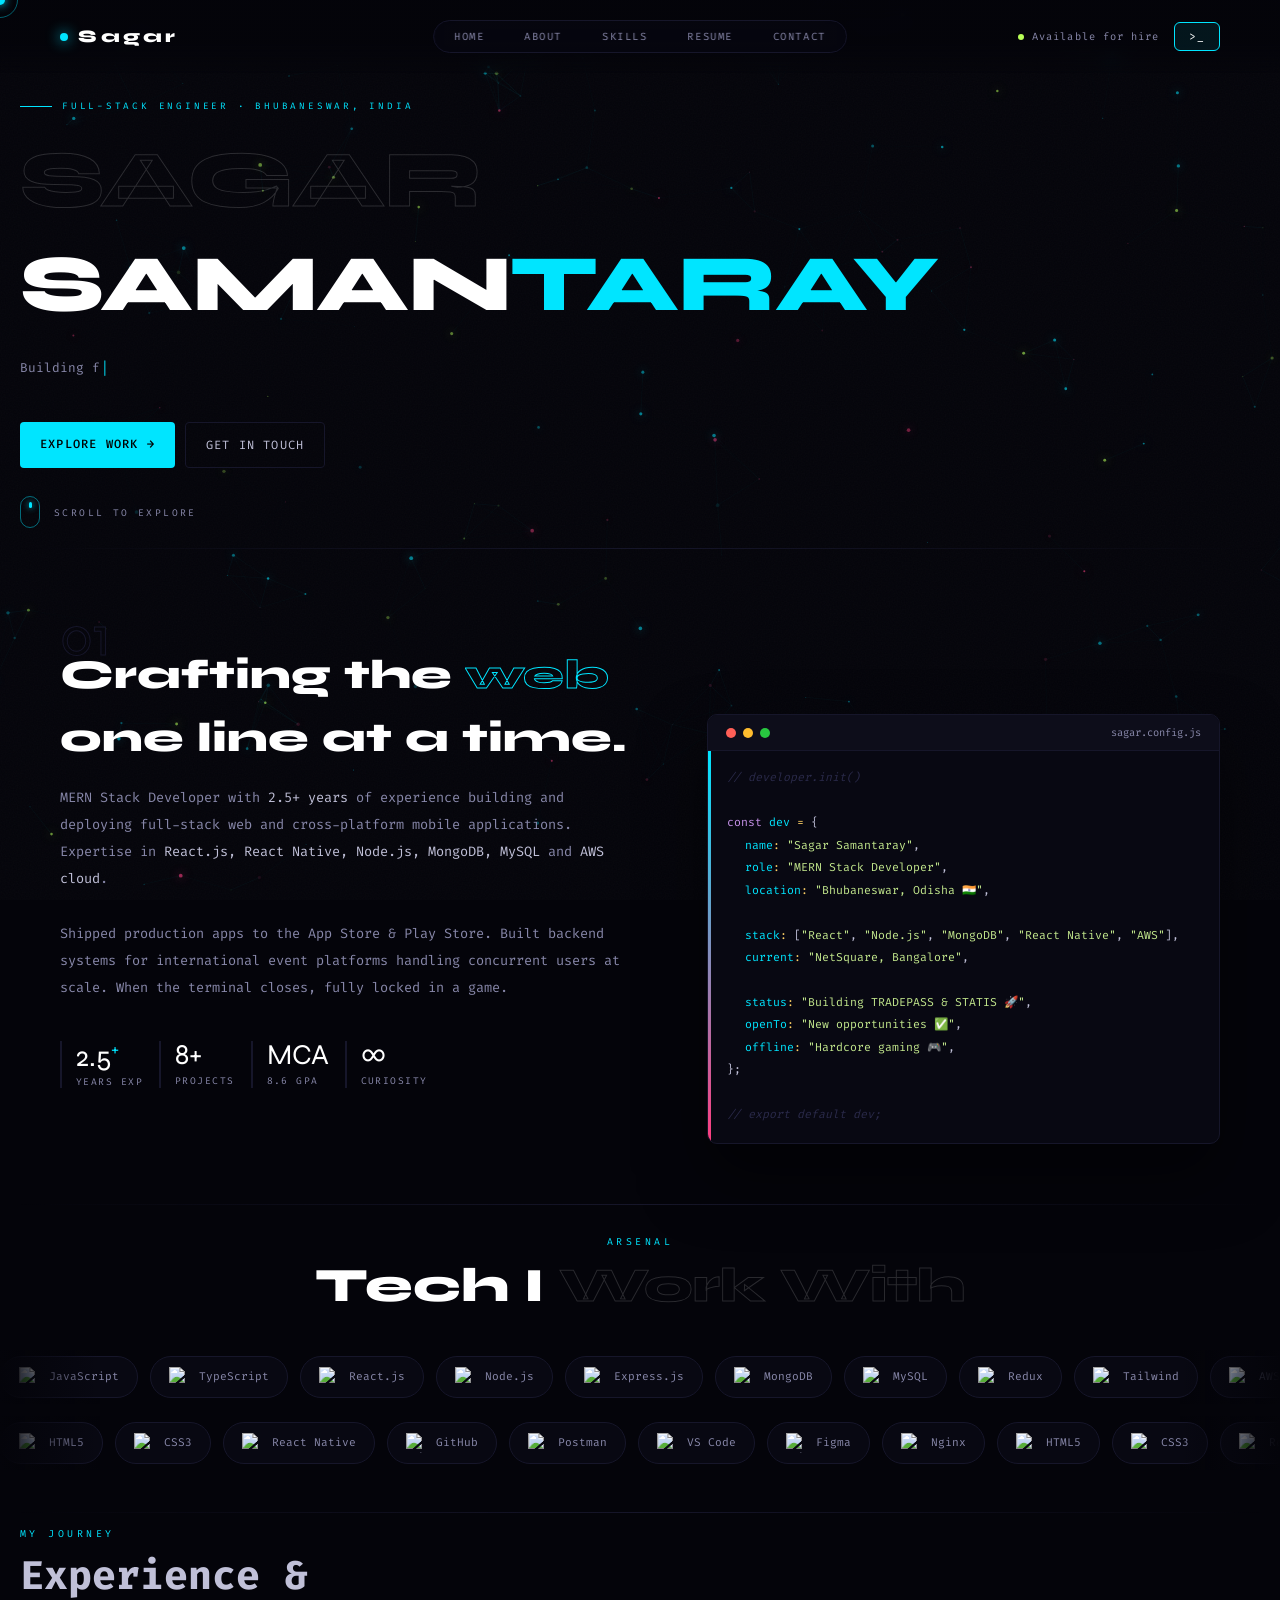
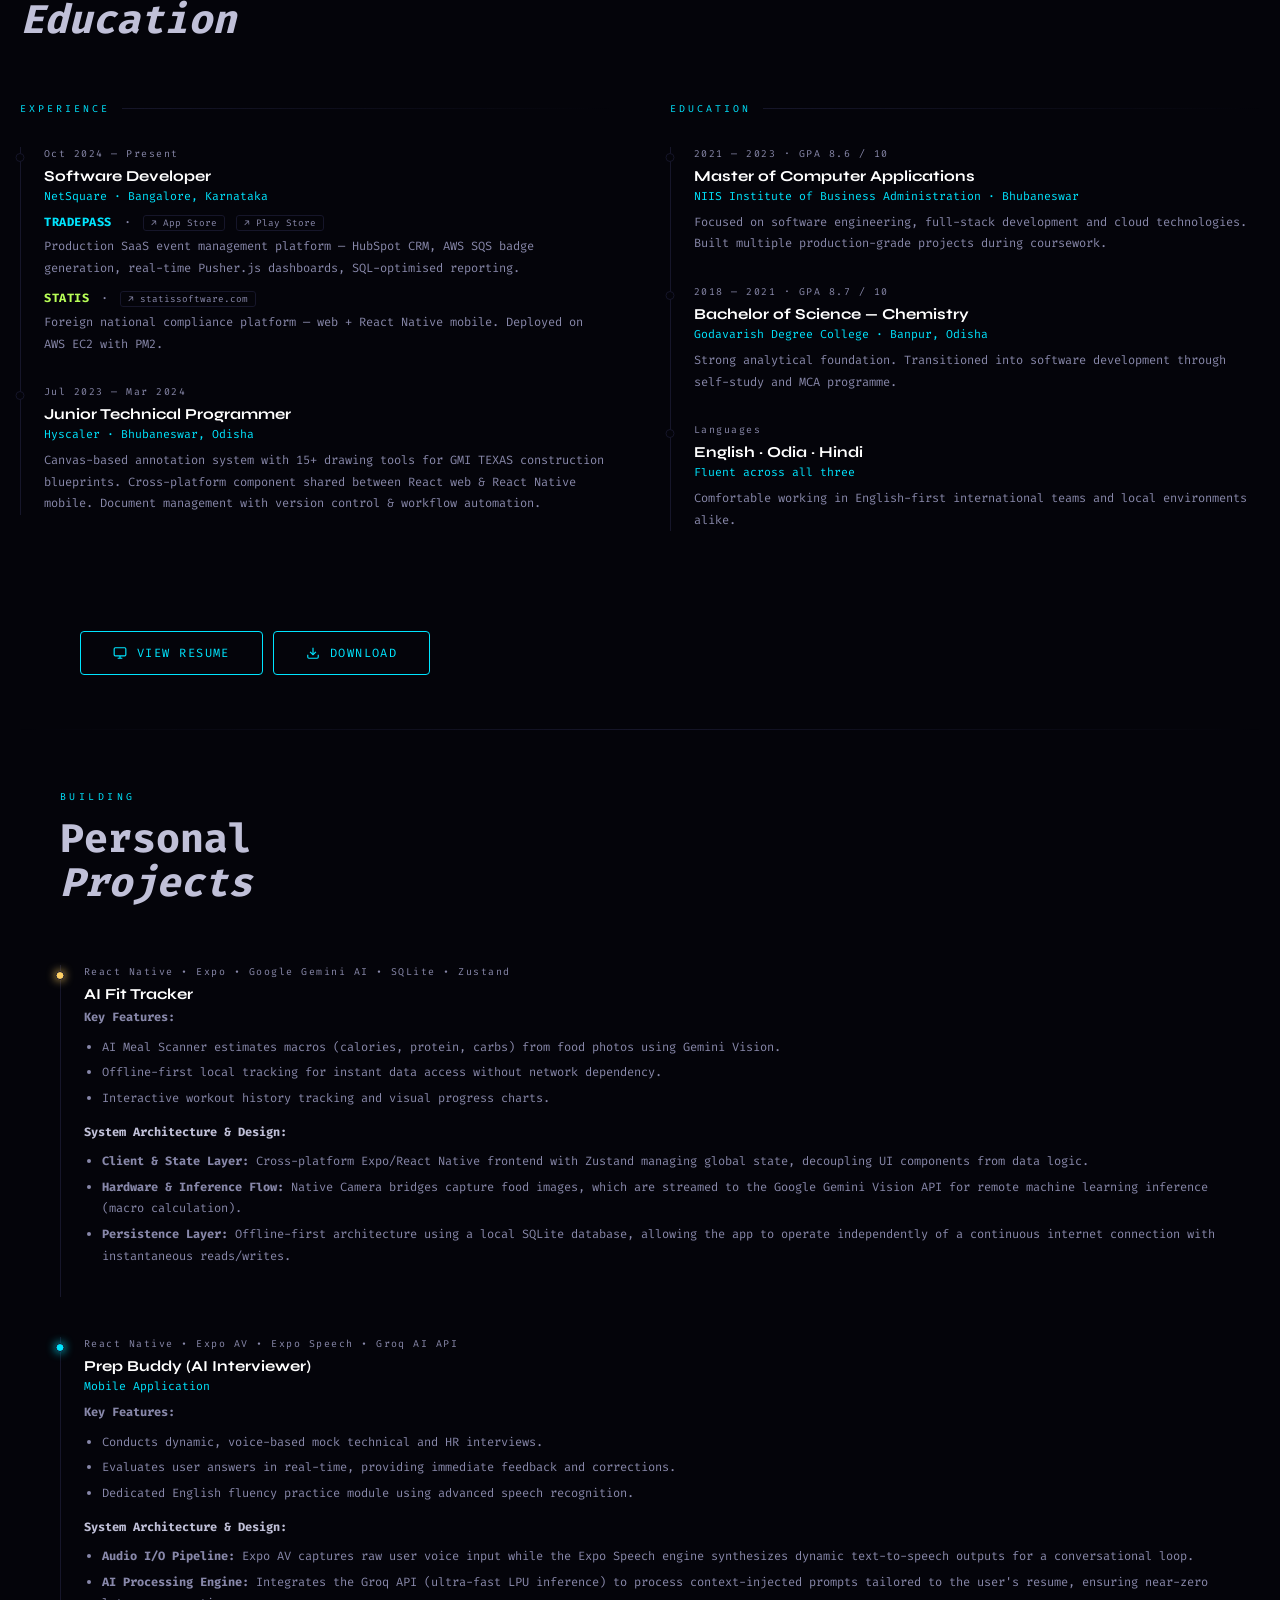
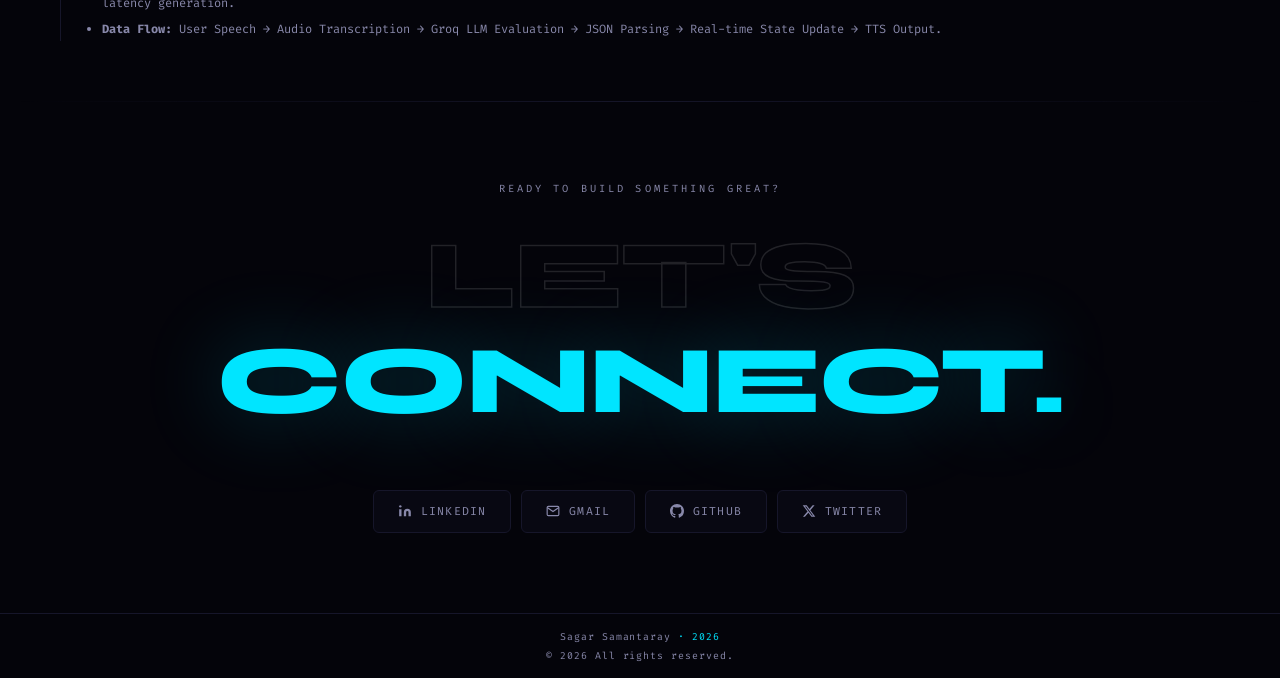
==== index.html @ 90f1b5f1 "feat: update skill cycler terms and improve responsiveness for the crafting section header" ====
<!DOCTYPE html>
<html lang="en">
<head>
<meta charset="UTF-8"/>
<meta name="viewport" content="width=device-width, initial-scale=1.0"/>
<title>Sagar Samantaray — MERN Stack Developer</title>
<meta name="description" content="Sagar Samantaray — MERN Stack Developer with 2.5+ years of experience building full-stack web and cross-platform mobile apps. Shipped to App Store & Play Store. Open to new opportunities."/>
<meta name="keywords" content="Sagar Samantaray, MERN Stack Developer, React Native, Node.js, React.js, MongoDB, AWS, Full Stack Developer, Bhubaneswar, India"/>
<meta name="author" content="Sagar Samantaray"/>
<link rel="canonical" href="https://sagars-samantaray.github.io/"/>
<meta name="theme-color" content="#06060e"/>

<meta property="og:type" content="website"/>
<meta property="og:url" content="https://sagars-samantaray.github.io/"/>
<meta property="og:title" content="Sagar Samantaray — MERN Stack Developer"/>
<meta property="og:description" content="MERN Stack Developer with 2.5+ years of experience building full-stack web and cross-platform mobile apps. Shipped to App Store & Play Store."/>
<meta property="og:image" content="https://sagars-samantaray.github.io/apple-touch-icon.png"/>

<!-- Twitter -->
<meta property="twitter:card" content="summary_large_image"/>
<meta property="twitter:url" content="https://sagars-samantaray.github.io/"/>
<meta property="twitter:title" content="Sagar Samantaray — MERN Stack Developer"/>
<meta property="twitter:description" content="MERN Stack Developer with 2.5+ years of experience building full-stack web and cross-platform mobile apps. Shipped to App Store & Play Store."/>
<meta property="twitter:image" content="https://sagars-samantaray.github.io/apple-touch-icon.png"/>

<script type="application/ld+json">
{
  "@context": "https://schema.org",
  "@type": "Person",
  "name": "Sagar Samantaray",
  "url": "https://sagars-samantaray.github.io/",
  "jobTitle": "MERN Stack Developer",
  "description": "MERN Stack Developer with 2.5+ years of experience building full-stack web and cross-platform mobile applications, shipped to the App Store and Play Store.",
  "email": "mailto:sagars.samantaray@gmail.com",
  "telephone": "+91-7205222672",
  "address": {
    "@type": "PostalAddress",
    "addressLocality": "Bhubaneswar",
    "addressRegion": "Odisha",
    "addressCountry": "IN"
  },
  "knowsAbout": [
    "JavaScript", "TypeScript", "React.js", "React Native", "Node.js",
    "Express.js", "MongoDB", "MySQL", "Redux", "Tailwind CSS", "AWS",
    "Linux", "Git", "REST APIs", "Full-Stack Development"
  ],
  "knowsLanguage": ["English", "Odia", "Hindi"],
  "hasOccupation": {
    "@type": "Occupation",
    "name": "MERN Stack Developer",
    "occupationLocation": {
      "@type": "City",
      "name": "Bhubaneswar"
    },
    "skills": "React.js, React Native, Node.js, Express.js, MongoDB, MySQL, AWS",
    "experienceRequirements": "2.5+ years"
  },
  "worksFor": {
    "@type": "Organization",
    "name": "NetSquare",
    "address": "Bangalore, Karnataka, India"
  },
  "alumniOf": [
    {
      "@type": "EducationalOrganization",
      "name": "NIIS Institute of Business Administration",
      "description": "Master of Computer Applications, 2021–2023"
    },
    {
      "@type": "EducationalOrganization",
      "name": "Godavarish Degree College",
      "description": "Bachelor of Science, Chemistry, 2018–2021"
    }
  ],
  "sameAs": [
    "https://linkedin.com/in/sagar-samantaray",
    "https://github.com/sagars-samantaray",
    "https://twitter.com/sagar________"
  ]
}
</script>

<!-- Schema.org JSON-LD for shipped projects -->
<script type="application/ld+json">
{
  "@context": "https://schema.org",
  "@type": "ItemList",
  "itemListElement": [
    {
      "@type": "SoftwareApplication",
      "position": 1,
      "name": "TRADEPASS",
      "applicationCategory": "BusinessApplication",
      "operatingSystem": "iOS, Android",
      "description": "Production SaaS event management platform with HubSpot CRM integration, AWS SQS badge generation, and real-time Pusher.js dashboards.",
      "author": { "@type": "Person", "name": "Sagar Samantaray" },
      "sameAs": [
        "https://apps.apple.com/us/app/tradepass/id6752904218",
        "https://play.google.com/store/apps/details?id=com.tradepass.app"
      ]
    },
    {
      "@type": "SoftwareApplication",
      "position": 2,
      "name": "STATIS",
      "applicationCategory": "BusinessApplication",
      "operatingSystem": "Web, iOS, Android",
      "description": "Foreign national compliance platform with a web app and React Native mobile app, deployed on AWS EC2 with PM2.",
      "author": { "@type": "Person", "name": "Sagar Samantaray" },
      "url": "https://statissoftware.com/"
    }
  ]
}
</script>

<!-- Schema.org JSON-LD FAQ for AI/Search extraction -->
<script type="application/ld+json">
{
  "@context": "https://schema.org",
  "@type": "FAQPage",
  "mainEntity": [
    {
      "@type": "Question",
      "name": "Who is Sagar Samantaray?",
      "acceptedAnswer": {
        "@type": "Answer",
        "text": "Sagar Samantaray is a MERN Stack Developer based in Bhubaneswar, Odisha, India, with 2.5+ years of experience building full-stack web and cross-platform mobile applications."
      }
    },
    {
      "@type": "Question",
      "name": "What technologies does Sagar Samantaray specialize in?",
      "acceptedAnswer": {
        "@type": "Answer",
        "text": "Sagar specializes in the MERN stack (MongoDB, Express.js, React.js, Node.js) along with React Native for cross-platform mobile development, TypeScript, Redux, Tailwind CSS, and AWS cloud services."
      }
    },
    {
      "@type": "Question",
      "name": "Is Sagar Samantaray available for hire?",
      "acceptedAnswer": {
        "@type": "Answer",
        "text": "Yes, Sagar Samantaray is currently open to new full-stack and React Native development opportunities."
      }
    },
    {
      "@type": "Question",
      "name": "What apps has Sagar Samantaray built?",
      "acceptedAnswer": {
        "@type": "Answer",
        "text": "Sagar has shipped TRADEPASS, a SaaS event management platform available on the App Store and Play Store, and STATIS, a foreign national compliance platform with web and React Native mobile apps."
      }
    }
  ]
}
</script>

<link rel="icon" type="image/x-icon" href="favicon.ico">
<link rel="icon" type="image/png" sizes="32x32" href="favicon-32x32.png">
<link rel="apple-touch-icon" sizes="180x180" href="apple-touch-icon.png">
<link href="https://fonts.googleapis.com/css2?family=Syne:wght@400;600;700;800&family=Fira+Code:wght@300;400;500&display=swap" rel="stylesheet"/>
<link rel="stylesheet" href="style.css"/>
<script src="index.js" defer></script>
</head>
<body>

<div id="progress-bar"></div>

<canvas id="canvas-particles"></canvas>
<div id="cur"></div>
<div id="cur-ring"></div>

<!-- Terminal backdrop + overlay -->
<div id="terminal-backdrop"></div>
<div id="terminal-overlay">
  <div class="term-header">
    <div class="term-dots"><span class="term-dot td1"></span><span class="term-dot td2"></span><span class="term-dot td3"></span></div>
    <span class="term-title">sagar@portfolio — bash</span>
    <button id="term-close" aria-label="Close terminal">✕</button>
  </div>
  <div class="term-body" id="term-body">
    <div class="term-input-row" id="term-input-row">
      <span class="term-prompt">sagar@portfolio:~$</span>
      <input id="term-input" type="search" autocomplete="off" autocorrect="off" autocapitalize="none" spellcheck="false" data-lpignore="true" aria-label="Terminal input" />
    </div>
  </div>
</div>

<!-- Resume Viewer Modal -->
<div id="resume-modal" class="resume-modal-backdrop" onclick="closeResume(event)">
  <div class="resume-modal-box">
    <div class="resume-modal-toolbar">
      <span class="resume-modal-title">
        <svg width="13" height="13" viewBox="0 0 24 24" fill="none" stroke="currentColor" stroke-width="2"><path d="M14 2H6a2 2 0 00-2 2v16a2 2 0 002 2h12a2 2 0 002-2V8z"/><polyline points="14 2 14 8 20 8"/></svg>
        sagar_samantaray_resume.pdf
      </span>
      <div class="resume-modal-controls">
        <button class="rv-btn" onclick="zoomOut()" title="Zoom Out">−</button>
        <span id="zoom-label" class="zoom-label">100%</span>
        <button class="rv-btn" onclick="zoomIn()" title="Zoom In">+</button>
        <a href="https://drive.google.com/uc?export=download&id=1TMoIxOPAEXFIfVhJ-7Nk8hUGhQi1793G" target="_blank" class="rv-btn rv-btn-dl" title="Download">
          <svg width="12" height="12" viewBox="0 0 24 24" fill="none" stroke="currentColor" stroke-width="2.5"><path d="M21 15v4a2 2 0 01-2 2H5a2 2 0 01-2-2v-4"/><polyline points="7 10 12 15 17 10"/><line x1="12" y1="15" x2="12" y2="3"/></svg>
        </a>
        <button class="rv-btn rv-btn-close" onclick="closeResume()" title="Close">✕</button>
      </div>
    </div>
    <div class="resume-modal-frame-wrap" id="resume-frame-wrap">
      <iframe id="resume-iframe"
        src="https://drive.google.com/file/d/1TMoIxOPAEXFIfVhJ-7Nk8hUGhQi1793G/preview"
        allow="autoplay"
        frameborder="0">
      </iframe>
    </div>
  </div>
</div>

<!-- Terminal FAB (mobile only) -->
<button id="terminal-fab" aria-label="Open terminal">&gt;_</button>

<div id="scroll-mouse">
  <div class="smouse-track">
    <div class="smouse-line"></div>
    <div class="smouse-body" id="smouse-body"><div class="smouse-dot"></div></div>
  </div>
</div>

<div id="mobile-menu">
  <button id="close-menu-btn" onclick="closeMenu()" aria-label="Close Menu" style="position:absolute;top:24px;right:24px;background:none;border:none;font-size:2rem;color:var(--dim);z-index:201;cursor:pointer;">
    &#10005;
  </button>
  <a href="#hero"    onclick="closeMenu()">Home</a>
  <a href="#about"   onclick="closeMenu()">About</a>
  <a href="#skills"  onclick="closeMenu()">Skills</a>
  <a href="#resume"  onclick="closeMenu()">Resume</a>
  <a href="#contact" onclick="closeMenu()">Contact</a>
</div>

<div id="content">

<nav>
  <div class="logo"><div class="logo-dot"></div>Sagar</div>
  <ul class="nav-pills">
    <li><a href="#hero">Home</a></li>
    <li><a href="#about">About</a></li>
    <li><a href="#skills">Skills</a></li>
    <li><a href="#resume">Resume</a></li>
    <li><a href="#contact">Contact</a></li>
  </ul>
  <div class="nav-right">
    <a href="tel:+917205222672" style="text-decoration:none;color:inherit;"><div class="nav-status"><div class="nav-status-dot"></div>Available for hire</div></a>
    <button id="terminal-btn" aria-label="Open terminal">&gt;_</button>
  </div>
  <button id="hamburger" onclick="toggleMenu()" aria-label="Menu">
    <span></span><span></span><span></span>
  </button>
</nav>

<section id="hero">
  <div class="hero-ghost-txt">DEV</div>
  <div class="hero-tag"><div class="hero-tag-line"></div>Full-Stack Engineer · Bhubaneswar, India</div>
  <h1 class="hero-h1">
    <span class="ghost">SAGAR</span><br/>
    <span class="solid">SAMAN</span><span class="hi">TARAY</span>
  </h1>
  <p class="hero-desc">
    <span id="typewriter"></span><span class="type-cursor">|</span>
  </p>
  <div class="hero-btns">
    <a href="#about" class="btn-c mag"><span>Explore Work →</span></a>
    <a href="mailto:sagars.samantaray@gmail.com" class="btn-o mag">Get in Touch</a>
  </div>
  <div class="hero-scroll">
    <div class="mouse-icon"><div class="mouse-wheel"></div></div>
    <span class="hero-scroll-txt">Scroll to explore</span>
  </div>
</section>

<div class="div"></div>

<section id="about">
  <div class="about-header rv">
    <div class="sec-num">01</div>
    <h2 class="sec-h-top">
      <span class="crafting-txt">Crafting the</span> <span class="word-cycle-wrap"><em id="skill-word">web</em></span>
    </h2>
  </div>

  <div class="about-left rv d1">
    <h2 class="sec-h-bot">one line at a time.</h2>
    <p class="about-p">
      MERN Stack Developer with <b>2.5+ years</b> of experience building and deploying full-stack web and cross-platform mobile applications. Expertise in <b>React.js, React Native, Node.js, MongoDB, MySQL</b> and <b>AWS cloud</b>.<br/><br/>
      Shipped production apps to the App Store &amp; Play Store. Built backend systems for international event platforms handling concurrent users at scale. When the terminal closes, fully locked in a game.
    </p>
    <div class="stats">
      <div class="stat"><div class="stat-n">2.5<sup>+</sup></div><div class="stat-l">Years Exp</div></div>
      <div class="stat"><div class="stat-n">8+</div><div class="stat-l">Projects</div></div>
      <div class="stat"><div class="stat-n">MCA</div><div class="stat-l">8.6 GPA</div></div>
      <div class="stat"><div class="stat-n">∞</div><div class="stat-l">Curiosity</div></div>
    </div>
  </div>
  <div class="code-card rv d2">
    <div class="code-bar">
      <div class="cd cd1"></div><div class="cd cd2"></div><div class="cd cd3"></div>
      <span class="code-file">sagar.config.js</span>
    </div>
    <div class="code-inner">
      <div class="code-line-bar"><span class="code-line-fill"></span></div>
      <span class="ln cc">// developer.init()</span>
      <span class="ln">&nbsp;</span>
      <span class="ln"><span class="ck">const</span> <span class="cv">dev</span> <span class="cp">=</span> {</span>
      <span class="ln i1"><span class="cv">name</span><span class="cp">:</span>     <span class="cs">"Sagar Samantaray"</span>,</span>
      <span class="ln i1"><span class="cv">role</span><span class="cp">:</span>     <span class="cs">"MERN Stack Developer"</span>,</span>
      <span class="ln i1"><span class="cv">location</span><span class="cp">:</span> <span class="cs">"Bhubaneswar, Odisha 🇮🇳"</span>,</span>
      <span class="ln">&nbsp;</span>
      <span class="ln i1"><span class="cv">stack</span><span class="cp">:</span>    [<span class="cs">"React"</span>, <span class="cs">"Node.js"</span>, <span class="cs">"MongoDB"</span>, <span class="cs">"React Native"</span>, <span class="cs">"AWS"</span>],</span>
      <span class="ln i1"><span class="cv">current</span><span class="cp">:</span>  <span class="cs">"NetSquare, Bangalore"</span>,</span>
      <span class="ln">&nbsp;</span>
      <span class="ln i1"><span class="cv">status</span><span class="cp">:</span>   <span class="cs">"Building TRADEPASS &amp; STATIS 🚀"</span>,</span>
      <span class="ln i1"><span class="cv">openTo</span><span class="cp">:</span>   <span class="cs">"New opportunities ✅"</span>,</span>
      <span class="ln i1"><span class="cv">offline</span><span class="cp">:</span>  <span class="cs">"Hardcore gaming 🎮"</span>,</span>
      <span class="ln">};</span>
      <span class="ln">&nbsp;</span>
      <span class="ln cc">// export default dev;</span>
    </div>
  </div>
</section>

<div class="div"></div>

<section id="skills">
  <div class="skills-top rv">
    <span class="sec-tag">Arsenal</span>
    <h2 class="skills-h">Tech I <span>Work With</span></h2>
  </div>
  <div class="marquee-wrap rv d1">
    <div class="marquee-track">
      <div class="pill"><img src="https://skillicons.dev/icons?i=js&theme=dark" alt="JavaScript icon"/><span class="pill-name">JavaScript</span></div>
      <div class="pill"><img src="https://skillicons.dev/icons?i=ts&theme=dark" alt="TypeScript icon"/><span class="pill-name">TypeScript</span></div>
      <div class="pill"><img src="https://skillicons.dev/icons?i=react&theme=dark" alt="React icon"/><span class="pill-name">React.js</span></div>
      <div class="pill"><img src="https://skillicons.dev/icons?i=nodejs&theme=dark" alt="Node.js icon"/><span class="pill-name">Node.js</span></div>
      <div class="pill"><img src="https://skillicons.dev/icons?i=express&theme=dark" alt="Express.js icon"/><span class="pill-name">Express.js</span></div>
      <div class="pill"><img src="https://skillicons.dev/icons?i=mongodb&theme=dark" alt="MongoDB icon"/><span class="pill-name">MongoDB</span></div>
      <div class="pill"><img src="https://skillicons.dev/icons?i=mysql&theme=dark" alt="MySQL icon"/><span class="pill-name">MySQL</span></div>
      <div class="pill"><img src="https://skillicons.dev/icons?i=redux&theme=dark" alt="Redux icon"/><span class="pill-name">Redux</span></div>
      <div class="pill"><img src="https://skillicons.dev/icons?i=tailwind&theme=dark" alt="Tailwind CSS icon"/><span class="pill-name">Tailwind</span></div>
      <div class="pill"><img src="https://skillicons.dev/icons?i=aws&theme=dark" alt="AWS icon"/><span class="pill-name">AWS</span></div>
      <div class="pill"><img src="https://skillicons.dev/icons?i=linux&theme=dark" alt="Linux icon"/><span class="pill-name">Linux</span></div>
      <div class="pill"><img src="https://skillicons.dev/icons?i=git&theme=dark" alt="Git icon"/><span class="pill-name">Git</span></div>
      <div class="pill"><img src="https://skillicons.dev/icons?i=js&theme=dark" alt="JavaScript icon"/><span class="pill-name">JavaScript</span></div>
      <div class="pill"><img src="https://skillicons.dev/icons?i=ts&theme=dark" alt="TypeScript icon"/><span class="pill-name">TypeScript</span></div>
      <div class="pill"><img src="https://skillicons.dev/icons?i=react&theme=dark" alt="React icon"/><span class="pill-name">React.js</span></div>
      <div class="pill"><img src="https://skillicons.dev/icons?i=nodejs&theme=dark" alt="Node.js icon"/><span class="pill-name">Node.js</span></div>
      <div class="pill"><img src="https://skillicons.dev/icons?i=express&theme=dark" alt="Express.js icon"/><span class="pill-name">Express.js</span></div>
      <div class="pill"><img src="https://skillicons.dev/icons?i=mongodb&theme=dark" alt="MongoDB icon"/><span class="pill-name">MongoDB</span></div>
      <div class="pill"><img src="https://skillicons.dev/icons?i=mysql&theme=dark" alt="MySQL icon"/><span class="pill-name">MySQL</span></div>
      <div class="pill"><img src="https://skillicons.dev/icons?i=redux&theme=dark" alt="Redux icon"/><span class="pill-name">Redux</span></div>
      <div class="pill"><img src="https://skillicons.dev/icons?i=tailwind&theme=dark" alt="Tailwind CSS icon"/><span class="pill-name">Tailwind</span></div>
      <div class="pill"><img src="https://skillicons.dev/icons?i=aws&theme=dark" alt="AWS icon"/><span class="pill-name">AWS</span></div>
      <div class="pill"><img src="https://skillicons.dev/icons?i=linux&theme=dark" alt="Linux icon"/><span class="pill-name">Linux</span></div>
      <div class="pill"><img src="https://skillicons.dev/icons?i=git&theme=dark" alt="Git icon"/><span class="pill-name">Git</span></div>
    </div>
  </div>
  <div class="marquee-wrap rv d2">
    <div class="marquee-track rev">
      <div class="pill"><img src="https://skillicons.dev/icons?i=html&theme=dark" alt="HTML5 icon"/><span class="pill-name">HTML5</span></div>
      <div class="pill"><img src="https://skillicons.dev/icons?i=css&theme=dark" alt="CSS3 icon"/><span class="pill-name">CSS3</span></div>
      <div class="pill"><img src="https://skillicons.dev/icons?i=react&theme=dark" alt="React icon"/><span class="pill-name">React Native</span></div>
      <div class="pill"><img src="https://skillicons.dev/icons?i=github&theme=dark" alt="GitHub icon"/><span class="pill-name">GitHub</span></div>
      <div class="pill"><img src="https://skillicons.dev/icons?i=postman&theme=dark" alt="Postman icon"/><span class="pill-name">Postman</span></div>
      <div class="pill"><img src="https://skillicons.dev/icons?i=vscode&theme=dark" alt="VS Code icon"/><span class="pill-name">VS Code</span></div>
      <div class="pill"><img src="https://skillicons.dev/icons?i=figma&theme=dark" alt="Figma icon"/><span class="pill-name">Figma</span></div>
      <div class="pill"><img src="https://skillicons.dev/icons?i=nginx&theme=dark" alt="Nginx icon"/><span class="pill-name">Nginx</span></div>
      <div class="pill"><img src="https://skillicons.dev/icons?i=html&theme=dark" alt="HTML5 icon"/><span class="pill-name">HTML5</span></div>
      <div class="pill"><img src="https://skillicons.dev/icons?i=css&theme=dark" alt="CSS3 icon"/><span class="pill-name">CSS3</span></div>
      <div class="pill"><img src="https://skillicons.dev/icons?i=react&theme=dark" alt="React icon"/><span class="pill-name">React Native</span></div>
      <div class="pill"><img src="https://skillicons.dev/icons?i=github&theme=dark" alt="GitHub icon"/><span class="pill-name">GitHub</span></div>
      <div class="pill"><img src="https://skillicons.dev/icons?i=postman&theme=dark" alt="Postman icon"/><span class="pill-name">Postman</span></div>
      <div class="pill"><img src="https://skillicons.dev/icons?i=vscode&theme=dark" alt="VS Code icon"/><span class="pill-name">VS Code</span></div>
      <div class="pill"><img src="https://skillicons.dev/icons?i=figma&theme=dark" alt="Figma icon"/><span class="pill-name">Figma</span></div>
      <div class="pill"><img src="https://skillicons.dev/icons?i=nginx&theme=dark" alt="Nginx icon"/><span class="pill-name">Nginx</span></div>
    </div>
  </div>
</section>

<div class="div"></div>

<section id="resume">
  <div class="rv">
    <span class="sec-tag">My Journey</span>
    <h2 class="sec-h">Experience &amp;<br/><em>Education</em></h2>
  </div>
  <div class="resume-grid">
    <div class="rv d1">
      <div class="resume-col-title">Experience</div>
      <div class="resume-item">
        <div class="dot"></div>
        <div class="resume-year">Oct 2024 — Present</div>
        <div class="resume-item-title">Software Developer</div>
        <div class="resume-item-sub">NetSquare · Bangalore, Karnataka</div>
        <div class="resume-item-desc">
          <div style="margin-bottom:3px;">
            <a href="https://apps.apple.com/us/app/tradepass/id6752904218" target="_blank" style="color:var(--cyan);text-decoration:none;font-weight:700;letter-spacing:0.5px;">TRADEPASS</a>
            <span style="color:var(--dim);margin:0 5px;">·</span>
            <a href="https://apps.apple.com/us/app/tradepass/id6752904218" target="_blank" style="color:var(--dim);text-decoration:none;font-size:0.78em;border:1px solid var(--border);padding:1px 7px;border-radius:3px;">↗ App Store</a>
            <a href="https://play.google.com/store/apps/details?id=com.tradepass.app" target="_blank" style="color:var(--dim);text-decoration:none;font-size:0.78em;border:1px solid var(--border);padding:1px 7px;border-radius:3px;margin-left:4px;">↗ Play Store</a>
          </div>
          <span style="color:var(--dim);">Production SaaS event management platform — HubSpot CRM, AWS SQS badge generation, real-time Pusher.js dashboards, SQL-optimised reporting.</span>
          <div style="margin-top:8px;margin-bottom:3px;">
            <a href="https://statissoftware.com/" target="_blank" style="color:var(--lime);text-decoration:none;font-weight:700;letter-spacing:0.5px;">STATIS</a>
            <span style="color:var(--dim);margin:0 5px;">·</span>
            <a href="https://statissoftware.com/" target="_blank" style="color:var(--dim);text-decoration:none;font-size:0.78em;border:1px solid var(--border);padding:1px 7px;border-radius:3px;">↗ statissoftware.com</a>
          </div>
          <span style="color:var(--dim);">Foreign national compliance platform — web + React Native mobile. Deployed on AWS EC2 with PM2.</span>
        </div>
      </div>

      <div class="resume-item">
        <div class="dot"></div>
        <div class="resume-year">Jul 2023 — Mar 2024</div>
        <div class="resume-item-title">Junior Technical Programmer</div>
        <div class="resume-item-sub">Hyscaler · Bhubaneswar, Odisha</div>
        <div class="resume-item-desc">Canvas-based annotation system with 15+ drawing tools for GMI TEXAS construction blueprints. Cross-platform component shared between React web &amp; React Native mobile. Document management with version control &amp; workflow automation.</div>
      </div>
    </div>
    <div class="rv d2">
      <div class="resume-col-title">Education</div>
      <div class="resume-item">
        <div class="dot"></div>
        <div class="resume-year">2021 — 2023 · GPA 8.6 / 10</div>
        <div class="resume-item-title">Master of Computer Applications</div>
        <div class="resume-item-sub">NIIS Institute of Business Administration · Bhubaneswar</div>
        <div class="resume-item-desc">Focused on software engineering, full-stack development and cloud technologies. Built multiple production-grade projects during coursework.</div>
      </div>
      <div class="resume-item">
        <div class="dot"></div>
        <div class="resume-year">2018 — 2021 · GPA 8.7 / 10</div>
        <div class="resume-item-title">Bachelor of Science — Chemistry</div>
        <div class="resume-item-sub">Godavarish Degree College · Banpur, Odisha</div>
        <div class="resume-item-desc">Strong analytical foundation. Transitioned into software development through self-study and MCA programme.</div>
      </div>
      <div class="resume-item">
        <div class="dot"></div>
        <div class="resume-year">Languages</div>
        <div class="resume-item-title">English · Odia · Hindi</div>
        <div class="resume-item-sub">Fluent across all three</div>
        <div class="resume-item-desc">Comfortable working in English-first international teams and local environments alike.</div>
    </div>
  </div>
  <div class="resume-btns rv d3" style="padding: 0 60px 40px;">
    <button onclick="openResume()" class="resume-download mag">
      <svg width="14" height="14" viewBox="0 0 24 24" fill="none" stroke="currentColor" stroke-width="2"><rect x="2" y="3" width="20" height="14" rx="2"/><path d="M8 21h8M12 17v4"/></svg>
      <span>View Resume</span>
    </button>
    <a href="https://drive.google.com/uc?export=download&id=1TMoIxOPAEXFIfVhJ-7Nk8hUGhQi1793G" target="_blank" class="resume-download mag" style="text-decoration:none;">
      <svg width="14" height="14" viewBox="0 0 24 24" fill="none" stroke="currentColor" stroke-width="2"><path d="M21 15v4a2 2 0 01-2 2H5a2 2 0 01-2-2v-4"/><polyline points="7 10 12 15 17 10"/><line x1="12" y1="15" x2="12" y2="3"/></svg>
      <span>Download</span>
    </a>
  </div>
</section>

<div class="div"></div>

<section id="projects">
  <div class="rv">
    <span class="sec-tag">Building</span>
    <h2 class="sec-h">Personal<br/><em>Projects</em></h2>
  </div>
  <div class="resume-grid" style="grid-template-columns: 1fr;">
    <div class="rv d1">
      <div class="resume-item">
        <div class="dot" style="background: var(--gold); box-shadow: 0 0 10px var(--gold);"></div>
        <div class="resume-year">React Native • Expo • Google Gemini AI • SQLite • Zustand</div>
        <div class="resume-item-title" style="color: #fff;">AI Fit Tracker</div>
        <div class="resume-item-desc">
          <div style="margin-bottom: 8px;"><strong>Key Features:</strong></div>
          <ul style="margin-left: 18px; margin-bottom: 12px; color: var(--dim);">
            <li style="margin-bottom: 4px;">AI Meal Scanner estimates macros (calories, protein, carbs) from food photos using Gemini Vision.</li>
            <li style="margin-bottom: 4px;">Offline-first local tracking for instant data access without network dependency.</li>
            <li>Interactive workout history tracking and visual progress charts.</li>
          </ul>
          <div style="margin-bottom: 8px; color: var(--text);"><strong>System Architecture & Design:</strong></div>
          <ul style="margin-left: 18px; color: var(--dim);">
            <li style="margin-bottom: 4px;"><strong>Client & State Layer:</strong> Cross-platform Expo/React Native frontend with Zustand managing global state, decoupling UI components from data logic.</li>
            <li style="margin-bottom: 4px;"><strong>Hardware & Inference Flow:</strong> Native Camera bridges capture food images, which are streamed to the Google Gemini Vision API for remote machine learning inference (macro calculation).</li>
            <li><strong>Persistence Layer:</strong> Offline-first architecture using a local SQLite database, allowing the app to operate independently of a continuous internet connection with instantaneous reads/writes.</li>
          </ul>
        </div>
      </div>
      
      <div class="resume-item" style="margin-top: 40px;">
        <div class="dot" style="background: var(--cyan); box-shadow: 0 0 10px var(--cyan);"></div>
        <div class="resume-year">React Native • Expo AV • Expo Speech • Groq AI API</div>
        <div class="resume-item-title" style="color: #fff;">Prep Buddy (AI Interviewer)</div>
        <div class="resume-item-sub">Mobile Application</div>
        <div class="resume-item-desc">
          <div style="margin-bottom: 8px;"><strong>Key Features:</strong></div>
          <ul style="margin-left: 18px; margin-bottom: 12px; color: var(--dim);">
            <li style="margin-bottom: 4px;">Conducts dynamic, voice-based mock technical and HR interviews.</li>
            <li style="margin-bottom: 4px;">Evaluates user answers in real-time, providing immediate feedback and corrections.</li>
            <li>Dedicated English fluency practice module using advanced speech recognition.</li>
          </ul>
          <div style="margin-bottom: 8px; color: var(--text);"><strong>System Architecture & Design:</strong></div>
          <ul style="margin-left: 18px; color: var(--dim);">
            <li style="margin-bottom: 4px;"><strong>Audio I/O Pipeline:</strong> Expo AV captures raw user voice input while the Expo Speech engine synthesizes dynamic text-to-speech outputs for a conversational loop.</li>
            <li style="margin-bottom: 4px;"><strong>AI Processing Engine:</strong> Integrates the Groq API (ultra-fast LPU inference) to process context-injected prompts tailored to the user's resume, ensuring near-zero latency generation.</li>
            <li><strong>Data Flow:</strong> User Speech → Audio Transcription → Groq LLM Evaluation → JSON Parsing → Real-time State Update → TTS Output.</li>
          </ul>
        </div>
      </div>
    </div>
  </div>
</section>

<div class="div"></div>

<section id="contact">
  <p class="contact-pre rv">Ready to build something great?</p>
  <h2 class="contact-h rv d1">
    <span class="ghost">LET'S</span>
    <span class="glow">CONNECT.</span>
  </h2>
  <div class="socials rv d2">
    <a href="https://linkedin.com/in/sagar-samantaray" class="soc mag" target="_blank">
      <svg width="14" height="14" viewBox="0 0 24 24" fill="currentColor"><path d="M16 8a6 6 0 016 6v7h-4v-7a2 2 0 00-4 0v7h-4v-7a6 6 0 016-6zM2 9h4v12H2z"/><circle cx="4" cy="4" r="2"/></svg>
      <span>LinkedIn</span>
    </a>
    <a href="mailto:sagars.samantaray@gmail.com" class="soc mag">
      <svg width="14" height="14" viewBox="0 0 24 24" fill="none" stroke="currentColor" stroke-width="2"><path d="M4 4h16c1.1 0 2 .9 2 2v12c0 1.1-.9 2-2 2H4c-1.1 0-2-.9-2-2V6c0-1.1.9-2 2-2z"/><polyline points="22,6 12,13 2,6"/></svg>
      <span>Gmail</span>
    </a>
    <a href="https://github.com/sagars-samantaray" class="soc mag" target="_blank">
      <svg width="14" height="14" viewBox="0 0 24 24" fill="currentColor"><path d="M12 0C5.37 0 0 5.37 0 12c0 5.31 3.435 9.795 8.205 11.385.6.105.825-.255.825-.57 0-.285-.015-1.23-.015-2.235-3.015.555-3.795-.735-4.035-1.41-.135-.345-.72-1.41-1.23-1.695-.42-.225-1.02-.78-.015-.795.945-.015 1.62.87 1.845 1.23 1.08 1.815 2.805 1.305 3.495.99.105-.78.42-1.305.765-1.605-2.67-.3-5.46-1.335-5.46-5.925 0-1.305.465-2.385 1.23-3.225-.12-.3-.54-1.53.12-3.18 0 0 1.005-.315 3.3 1.23.96-.27 1.98-.405 3-.405s2.04.135 3 .405c2.295-1.56 3.3-1.23 3.3-1.23.66 1.65.24 2.88.12 3.18.765.84 1.23 1.905 1.23 3.225 0 4.605-2.805 5.625-5.475 5.925.435.375.81 1.095.81 2.22 0 1.605-.015 2.895-.015 3.3 0 .315.225.69.825.57A12.02 12.02 0 0024 12c0-6.63-5.37-12-12-12z"/></svg>
      <span>GitHub</span>
    </a>
    <a href="https://twitter.com/sagar________" class="soc mag" target="_blank">
      <svg width="14" height="14" viewBox="0 0 24 24" fill="currentColor"><path d="M18.244 2.25h3.308l-7.227 8.26 8.502 11.24H16.17l-5.214-6.817L4.99 21.75H1.68l7.73-8.835L1.254 2.25H8.08l4.713 6.231zm-1.161 17.52h1.833L7.084 4.126H5.117z"/></svg>
      <span>Twitter</span>
    </a>
  </div>
</section>

<footer>
  <div class="footer-l">Sagar Samantaray <span>·</span> <span id="footer-year"></span><script>document.getElementById('footer-year').textContent=new Date().getFullYear();</script></div>
  <div class="footer-r">© <span id="footer-year2"></span><script>document.getElementById('footer-year2').textContent=new Date().getFullYear();</script> All rights reserved.</div>
</footer>

</div>


</body>
</html>
---- style.css ----
/* © 2026 Sagar Samantaray. All rights reserved. */
*,
*::before,
*::after {
    margin: 0;
    padding: 0;
    box-sizing: border-box;
    user-select: none;
    -webkit-user-select: none;
    -webkit-tap-highlight-color: transparent;
}

:root {
    --bg: #04040a;
    --s1: #080812;
    --s2: #0d0d1a;
    --cyan: #00e5ff;
    --lime: #b8ff57;
    --pink: #ff3d7f;
    --gold: #ffd166;
    --text: #c0c0d8;
    --dim: #8888aa;
    --border: #16162a;
}

#hamburger:focus,
#close-menu-btn:focus {
    outline: none;
    box-shadow: none;
    background: none;
}

html {
    scroll-behavior: smooth;
    scrollbar-width: none;
    -ms-overflow-style: none
}

html::-webkit-scrollbar {
    display: none
}

body {
    background: var(--bg);
    color: var(--text);
    font-family: 'Fira Code', monospace;
    overflow-x: hidden;
    cursor: none
}

#canvas-particles {
    position: fixed;
    top: 0;
    left: 0;
    width: 100%;
    height: 100%;
    pointer-events: none;
    z-index: 1
}

#cur,
#cur-ring {
    position: fixed;
    top: 0;
    left: 0;
    pointer-events: none;
    border-radius: 50%;
    transform: translate(-50%, -50%)
}

#cur {
    width: 10px;
    height: 10px;
    background: var(--cyan);
    z-index: 2147483647;
    box-shadow: 0 0 10px var(--cyan);
    transition: transform .15s, background .2s
}

#cur-ring {
    width: 36px;
    height: 36px;
    border: 1px solid rgba(0, 229, 255, .4);
    z-index: 2147483646;
    transition: width .3s, height .3s, border-color .3s
}

body::after {
    content: '';
    position: fixed;
    inset: 0;
    background: url("data:image/svg+xml,%3Csvg xmlns='http://www.w3.org/2000/svg' width='300' height='300'%3E%3Cfilter id='n'%3E%3CfeTurbulence type='fractalNoise' baseFrequency='.75' stitchTiles='stitch'/%3E%3C/filter%3E%3Crect width='300' height='300' filter='url(%23n)' opacity='.03'/%3E%3C/svg%3E");
    pointer-events: none;
    z-index: 3
}

#content {
    position: relative;
    z-index: 10
}

* {
    user-select: none;
    -webkit-user-select: none;
    -moz-user-select: none;
    -ms-user-select: none;
}

/* SCROLL MOUSE */
#scroll-mouse {
    position: fixed;
    right: 24px;
    top: 0;
    height: 100vh;
    z-index: 500;
    display: flex;
    flex-direction: column;
    align-items: center;
    pointer-events: none;
    opacity: 0;
    transition: opacity .5s
}

#scroll-mouse.visible {
    opacity: 1
}

.smouse-track {
    position: relative;
    width: 24px;
    height: 100vh;
    display: flex;
    justify-content: center
}

.smouse-line {
    position: absolute;
    left: 50%;
    top: 0;
    bottom: 0;
    width: 1px;
    transform: translateX(-50%);
    background: linear-gradient(to bottom, transparent, var(--border), transparent)
}

.smouse-body {
    position: absolute;
    left: 50%;
    transform: translateX(-50%);
    width: 22px;
    height: 36px;
    border: 1.5px solid rgba(0, 229, 255, .6);
    border-radius: 12px;
    display: flex;
    justify-content: center;
    padding-top: 5px;
    background: rgba(4, 4, 10, .7);
    box-shadow: 0 0 16px rgba(0, 229, 255, .1);
    transition: top .08s linear
}

.smouse-dot {
    width: 3px;
    height: 7px;
    background: var(--cyan);
    border-radius: 3px;
    box-shadow: 0 0 8px var(--cyan);
    animation: sdot 1.8s ease infinite
}

@keyframes sdot {
    0% {
        transform: translateY(0);
        opacity: 1
    }

    70% {
        transform: translateY(8px);
        opacity: 0
    }

    100% {
        transform: translateY(0);
        opacity: 0
    }
}

/* NAV */
nav {
    position: fixed;
    top: 0;
    left: 0;
    right: 0;
    z-index: 200;
    display: flex;
    align-items: center;
    justify-content: space-between;
    padding: 22px 60px;
    background: linear-gradient(to bottom, rgba(4, 4, 10, .92) 60%, transparent);
    backdrop-filter: blur(10px)
}

.logo {
    font-family: 'Syne', sans-serif;
    font-weight: 800;
    font-size: 1.1rem;
    letter-spacing: .2em;
    color: #fff;
    display: flex;
    align-items: center;
    gap: 10px
}

.logo-dot {
    width: 8px;
    height: 8px;
    border-radius: 50%;
    background: var(--cyan);
    box-shadow: 0 0 14px var(--cyan);
    animation: blink 2s infinite
}

@keyframes blink {

    0%,
    100% {
        opacity: 1
    }

    50% {
        opacity: .3
    }
}

.nav-pills {
    position: absolute;
    left: 50%;
    transform: translateX(-50%);
    display: flex;
    gap: 0;
    list-style: none;
    background: rgba(8, 8, 18, .7);
    border: 1px solid var(--border);
    border-radius: 40px;
    overflow: hidden;
    backdrop-filter: blur(20px)
}

.nav-pills a {
    display: block;
    padding: 9px 20px;
    color: var(--dim);
    text-decoration: none;
    font-size: .65rem;
    letter-spacing: .15em;
    text-transform: uppercase;
    transition: color .2s, background .2s;
    cursor: none
}

.nav-pills a:hover {
    color: #fff;
    background: rgba(0, 229, 255, .06)
}

.nav-right {
    display: flex;
    align-items: center;
    gap: 15px;
}

.nav-status {
    font-size: .65rem;
    color: var(--dim);
    letter-spacing: .1em;
    display: flex;
    align-items: center;
    gap: 8px
}

.nav-status-dot {
    width: 6px;
    height: 6px;
    border-radius: 50%;
    background: var(--lime);
    animation: blink 1.5s infinite
}

#hamburger {
    display: none;
    flex-direction: column;
    gap: 5px;
    cursor: pointer;
    padding: 4px;
    background: none;
    border: none;
    z-index: 300
}

#hamburger span {
    display: block;
    width: 22px;
    height: 1.5px;
    background: var(--text);
    transition: all .3s
}

#hamburger.open span:nth-child(1) {
    transform: translateY(6.5px) rotate(45deg)
}

#hamburger.open span:nth-child(2) {
    opacity: 0;
    transform: scaleX(0)
}

#hamburger.open span:nth-child(3) {
    transform: translateY(-6.5px) rotate(-45deg)
}

#mobile-menu {
    display: none;
    position: fixed;
    inset: 0;
    background: rgba(4, 4, 10, .97);
    z-index: 190;
    flex-direction: column;
    align-items: center;
    justify-content: center;
    gap: 32px
}

#mobile-menu.open {
    display: flex
}

#mobile-menu a {
    font-family: 'Syne', sans-serif;
    font-weight: 800;
    font-size: 2rem;
    color: var(--dim);
    text-decoration: none;
    letter-spacing: .06em;
    text-transform: uppercase;
    transition: color .25s
}

#mobile-menu a:hover,
#mobile-menu a:active {
    color: var(--cyan)
}

/* HERO */
#hero {
    display: flex;
    flex-direction: column;
    justify-content: center;
    padding: 110px 60px 80px;
    position: relative;
    overflow: hidden
}

.hero-tag {
    display: inline-flex;
    align-items: center;
    gap: 10px;
    font-size: .65rem;
    color: var(--cyan);
    letter-spacing: .3em;
    text-transform: uppercase;
    margin-bottom: 24px;
    opacity: 0;
    animation: up .7s .2s forwards
}

.hero-tag-line {
    width: 32px;
    height: 1px;
    background: var(--cyan)
}

.hero-h1 {
    font-family: 'Syne', sans-serif;
    font-weight: 800;
    font-size: clamp(3.2rem, 8.5vw, 9rem);
    line-height: .88;
    letter-spacing: -.02em;
    opacity: 0;
    animation: up .8s .4s forwards;
    overflow: hidden
}

.hero-h1 .solid {
    color: #fff
}

.hero-h1 .ghost {
    color: transparent;
    -webkit-text-stroke: 1px rgba(255, 255, 255, .15)
}

.hero-h1 .hi {
    color: var(--cyan)
}

.hero-desc {
    margin-top: 32px;
    font-size: .88rem;
    color: var(--dim);
    line-height: 1.9;
    max-width: 500px;
    opacity: 0;
    animation: up .8s .6s forwards;
    min-height: 3em
}

.hero-desc b {
    color: var(--text);
    font-weight: 400
}

.type-cursor {
    display: inline-block;
    color: var(--cyan);
    animation: blink .7s infinite;
    margin-left: 1px
}

.hero-btns {
    display: flex;
    gap: 14px;
    margin-top: 44px;
    opacity: 0;
    animation: up .8s .8s forwards
}

.btn-c {
    padding: 13px 34px;
    background: var(--cyan);
    color: #000;
    font-family: 'Fira Code', monospace;
    font-size: .75rem;
    letter-spacing: .1em;
    text-transform: uppercase;
    border: none;
    border-radius: 4px;
    text-decoration: none;
    cursor: none;
    font-weight: 500;
    position: relative;
    overflow: hidden
}

.btn-c::after {
    content: '';
    position: absolute;
    inset: 0;
    background: var(--lime);
    transform: scaleX(0);
    transform-origin: left;
    transition: transform .4s cubic-bezier(.77, 0, .18, 1)
}

.btn-c:hover::after {
    transform: scaleX(1)
}

.btn-c span {
    position: relative;
    z-index: 1
}

.btn-o {
    padding: 12px 34px;
    background: transparent;
    border: 1px solid var(--border);
    color: var(--text);
    font-family: 'Fira Code', monospace;
    font-size: .75rem;
    letter-spacing: .1em;
    text-transform: uppercase;
    border-radius: 4px;
    text-decoration: none;
    cursor: none;
    transition: border-color .3s, color .3s
}

.btn-o:hover {
    border-color: var(--cyan);
    color: var(--cyan)
}

.hero-ghost-txt {
    position: absolute;
    right: 0;
    top: 50%;
    transform: translateY(-50%);
    font-family: 'Syne', sans-serif;
    font-size: clamp(7rem, 16vw, 16rem);
    color: transparent;
    -webkit-text-stroke: 1px rgba(255, 255, 255, .03);
    pointer-events: none;
    line-height: 1;
    user-select: none;
    white-space: nowrap;
    overflow: hidden
}

.hero-scroll {
    position: absolute;
    bottom: 32px;
    left: 60px;
    display: flex;
    align-items: center;
    gap: 14px;
    opacity: 0;
    animation: up .7s 1.1s forwards
}

.mouse-icon {
    width: 20px;
    height: 32px;
    border: 1.5px solid rgba(0, 229, 255, .45);
    border-radius: 12px;
    display: flex;
    justify-content: center;
    padding-top: 5px
}

.mouse-wheel {
    width: 3px;
    height: 6px;
    background: var(--cyan);
    border-radius: 2px;
    animation: wh 1.6s ease infinite;
    box-shadow: 0 0 6px var(--cyan)
}

@keyframes wh {
    0% {
        transform: translateY(0);
        opacity: 1
    }

    75% {
        transform: translateY(8px);
        opacity: 0
    }

    100% {
        transform: translateY(0);
        opacity: 0
    }
}

.hero-scroll-txt {
    font-size: .6rem;
    color: var(--dim);
    letter-spacing: .25em;
    text-transform: uppercase
}

@keyframes up {
    from {
        opacity: 0;
        transform: translateY(28px)
    }

    to {
        opacity: 1;
        transform: translateY(0)
    }
}

/* DIVIDER */
.div {
    height: 1px;
    background: linear-gradient(to right, transparent, var(--border), transparent);
    margin: 0 60px;
    position: relative;
    z-index: 10
}

/* ABOUT */
#about {
    display: grid;
    grid-template-columns: 1fr 1fr;
    column-gap: 80px;
    row-gap: 16px;
    align-items: start;
    padding: 60px 60px;
}

.about-header {
    grid-column: 1 / -1;
}

.sec-num {
    font-family: 'Syne', sans-serif;
    font-size: 5.5rem;
    color: transparent;
    -webkit-text-stroke: 1px var(--border);
    line-height: 1;
    margin-bottom: -14px;
}

.crafting-txt {
    display: inline-block;
}

.sec-h-top {
    font-family: 'Syne', sans-serif;
    font-weight: 800;
    font-size: clamp(1.8rem, 3.2vw, 3.2rem);
    line-height: 1.15;
    color: #fff;
    white-space: nowrap;
    display: block;
    margin: 0;
}

.sec-h-bot {
    font-family: 'Syne', sans-serif;
    font-weight: 800;
    font-size: clamp(1.8rem, 3.2vw, 3.2rem);
    line-height: 1.15;
    color: #fff;
    white-space: nowrap;
    display: block;
    margin: 0 0 22px 0;
}

.sec-h-top em,
.sec-h-bot em {
    font-style: normal;
    color: transparent;
    -webkit-text-stroke: 1px var(--cyan);
}

.word-cycle-wrap {
    display: inline-block;
    overflow: hidden;
    vertical-align: bottom;
    line-height: 1.15;
    white-space: nowrap;
    max-width: 100%;
}

#skill-word {
    display: inline-block;
    font-style: normal;
    color: transparent;
    -webkit-text-stroke: 1px var(--cyan);
    white-space: nowrap;
}

@keyframes wordSlideOut {
    from { transform: translateY(0);     opacity: 1; }
    to   { transform: translateY(-110%); opacity: 0; }
}

@keyframes wordSlideIn {
    from { transform: translateY(110%);  opacity: 0; }
    to   { transform: translateY(0);     opacity: 1; }
}

.sec-tag {
    font-size: .62rem;
    color: var(--cyan);
    letter-spacing: .35em;
    text-transform: uppercase;
    display: block;
    margin-bottom: 14px
}

.about-p {
    color: var(--dim);
    font-size: .85rem;
    line-height: 2;
    max-width: 440px
}

.about-p b {
    color: var(--text);
    font-weight: 400
}

.stats {
    display: flex;
    gap: 32px;
    margin-top: 40px;
    flex-wrap: wrap
}

.stat {
    padding-left: 14px;
    border-left: 2px solid var(--border);
    transition: border-color .3s;
    cursor: none
}

.stat:hover {
    border-color: var(--cyan)
}

.stat-n {
    font-family: 'Syne', sans-serif;
    font-size: 2.2rem;
    color: #fff;
    line-height: 1
}

.stat-n sup {
    font-size: 1.1rem;
    color: var(--cyan)
}

.stat-l {
    font-size: .6rem;
    color: var(--dim);
    letter-spacing: .15em;
    text-transform: uppercase;
    margin-top: 4px
}

/* CODE CARD */
.code-card {
    background: var(--s1);
    border: 1px solid var(--border);
    border-radius: 10px;
    overflow: hidden;
    box-shadow: 0 32px 64px rgba(0, 0, 0, .5);
    transition: transform .4s cubic-bezier(.23, 1, .32, 1), box-shadow .4s
}

.code-card:hover {
    transform: translateY(-8px) rotate(.2deg);
    box-shadow: 0 48px 80px rgba(0, 0, 0, .6), 0 0 0 1px rgba(0, 229, 255, .07)
}

.code-bar {
    background: var(--s2);
    padding: 11px 18px;
    display: flex;
    align-items: center;
    gap: 7px;
    border-bottom: 1px solid var(--border)
}

.cd {
    width: 10px;
    height: 10px;
    border-radius: 50%
}

.cd1 {
    background: #ff5f57
}

.cd2 {
    background: #febc2e
}

.cd3 {
    background: #28c840
}

.code-file {
    margin-left: auto;
    font-size: .65rem;
    color: var(--dim)
}

.code-inner {
    padding: 24px 24px 24px 27px;
    font-size: .78rem;
    line-height: 1.95;
    position: relative
}

.code-line-bar {
    position: absolute;
    left: 0;
    top: 0;
    bottom: 0;
    width: 3px;
    background: var(--border)
}

.code-line-fill {
    display: block;
    position: absolute;
    left: 0;
    top: 0;
    width: 100%;
    height: 0;
    background: linear-gradient(to bottom, var(--cyan), var(--pink));
    transition: height 1.5s cubic-bezier(.16, 1, .3, 1)
}

.code-card.lit .code-line-fill {
    height: 100%
}

.ck {
    color: #c792ea
}

.cv {
    color: var(--cyan)
}

.cs {
    color: #c3e88d
}

.cc {
    color: #2a2a4a;
    font-style: italic
}

.cp {
    color: var(--gold)
}

.i1 {
    padding-left: 18px
}

.ln {
    display: block
}

/* SKILLS */
#skills {
    padding: 60px 0;
    text-align: center
}

.skills-top {
    padding: 0 60px;
    margin-bottom: 60px
}

.skills-h {
    font-family: 'Syne', sans-serif;
    font-weight: 800;
    font-size: clamp(2.5rem, 5.5vw, 5rem);
    color: #fff;
    line-height: 1
}

.skills-h span {
    color: transparent;
    -webkit-text-stroke: 1px rgba(255, 255, 255, .15)
}

.marquee-wrap {
    overflow: hidden;
    position: relative;
    margin-bottom: 12px
}

.marquee-wrap::before,
.marquee-wrap::after {
    content: '';
    position: absolute;
    top: 0;
    bottom: 0;
    width: 100px;
    z-index: 4
}

.marquee-wrap::before {
    left: 0;
    background: linear-gradient(to right, var(--bg), transparent)
}

.marquee-wrap::after {
    right: 0;
    background: linear-gradient(to left, var(--bg), transparent)
}

.marquee-track {
    display: flex;
    gap: 12px;
    width: max-content;
    animation: mq 30s linear infinite;
    padding: 6px 0
}

.marquee-track.rev {
    animation-direction: reverse;
    animation-duration: 24s
}

@keyframes mq {
    from {
        transform: translateX(0)
    }

    to {
        transform: translateX(-50%)
    }
}

.pill {
    display: inline-flex;
    align-items: center;
    gap: 10px;
    padding: 10px 18px;
    background: var(--s1);
    border: 1px solid var(--border);
    border-radius: 40px;
    flex-shrink: 0;
    transition: border-color .3s, background .3s;
    cursor: none
}

.pill:hover {
    border-color: var(--cyan);
    background: rgba(0, 229, 255, .04)
}

.pill img {
    width: 20px;
    height: 20px;
    object-fit: contain
}

.pill-name {
    font-size: .7rem;
    color: var(--dim);
    white-space: nowrap
}

.pill:hover .pill-name {
    color: var(--cyan)
}


#resume {
    padding: 60px 60px
}

#projects {
    padding: 60px 60px
}

.resume-grid {
    display: grid;
    grid-template-columns: 1fr 1fr;
    gap: 60px;
    margin-top: 60px
}

.resume-col-title {
    font-size: .62rem;
    color: var(--cyan);
    letter-spacing: .3em;
    text-transform: uppercase;
    margin-bottom: 32px;
    display: flex;
    align-items: center;
    gap: 12px
}

.resume-col-title::after {
    content: '';
    flex: 1;
    height: 1px;
    background: linear-gradient(to right, var(--border), transparent)
}


.resume-item {
    position: relative;
    padding: 0 0 30px 24px;
}

.resume-item:last-of-type {
    padding-bottom: 0
}

/* Static track line (always visible, dim) */
.resume-item::after {
    content: '';
    position: absolute;
    left: 0;
    top: 0;
    bottom: 0;
    width: 1px;
    background: var(--border);
}

/* Animated fill line */
.resume-item::before {
    content: '';
    position: absolute;
    left: 0;
    top: 0;
    width: 1px;
    height: calc(var(--fill, 0) * 100%);
    background: linear-gradient(to bottom, var(--cyan), rgba(0, 229, 255, .15));
    box-shadow: 0 0 6px rgba(0, 229, 255, .4);
    transition: height .05s linear;
    z-index: 1;
}

/* Dot on the line — left:0 is where the 1px line sits;
   translateX(-50%) perfectly centers the dot regardless of its size */
.resume-item .dot {
    position: absolute;
    left: 0;
    top: 6px;
    width: 9px;
    height: 9px;
    border-radius: 50%;
    background: var(--bg);
    border: 1.5px solid var(--border);
    box-shadow: 0 0 0px rgba(0, 229, 255, 0);
    transition: border-color .4s, box-shadow .4s;
    z-index: 2;
    transform: translateX(-50%);
}

.resume-item.in-view .dot {
    border-color: var(--cyan);
    box-shadow: 0 0 8px rgba(0, 229, 255, .4);
}

.resume-year {
    font-size: .62rem;
    color: var(--dim);
    letter-spacing: .15em;
    margin-bottom: 7px
}

.resume-item-title {
    font-family: 'Syne', sans-serif;
    font-weight: 700;
    font-size: .95rem;
    color: #fff;
    margin-bottom: 4px;
    transition: color .3s
}

.resume-item:hover .resume-item-title {
    color: var(--cyan)
}

.resume-item-sub {
    font-size: .72rem;
    color: var(--cyan);
    margin-bottom: 8px
}

.resume-item-desc {
    font-size: .75rem;
    color: var(--dim);
    line-height: 1.8
}

.resume-download {
    display: inline-flex;
    align-items: center;
    gap: 10px;
    margin-top: 40px;
    padding: 13px 32px;
    border: 1px solid var(--cyan);
    color: var(--cyan);
    font-family: 'Fira Code', monospace;
    font-size: .75rem;
    letter-spacing: .12em;
    text-transform: uppercase;
    text-decoration: none;
    border-radius: 4px;
    cursor: none;
    transition: color .3s;
    position: relative;
    overflow: hidden;
    background: transparent;
    -webkit-appearance: none;
    appearance: none;
}

.resume-download::before {
    content: '';
    position: absolute;
    inset: 0;
    background: var(--cyan);
    transform: translateY(101%);
    transition: transform .35s cubic-bezier(.77, 0, .18, 1)
}

.resume-download:hover {
    color: #000
}

.resume-download:hover span,
.resume-download:hover svg {
    color: #000;
    stroke: #000;
}

.resume-download:hover::before {
    transform: translateY(0)
}

.resume-download svg,
.resume-download span {
    position: relative;
    z-index: 1
}

/* CONTACT */
#contact {
    padding: 70px 60px;
    display: flex;
    flex-direction: column;
    align-items: center;
    text-align: center
}

.contact-pre {
    font-size: .65rem;
    color: var(--dim);
    letter-spacing: .3em;
    text-transform: uppercase;
    margin-bottom: 28px
}

.contact-h {
    font-family: 'Syne', sans-serif;
    font-weight: 800;
    font-size: clamp(3rem, 10vw, 10rem);
    line-height: .88;
    letter-spacing: -.02em;
    margin-bottom: 56px
}

.contact-h .ghost {
    display: block;
    color: transparent;
    -webkit-text-stroke: 1.5px rgba(255, 255, 255, .12)
}

.contact-h .glow {
    display: block;
    color: var(--cyan);
    text-shadow: 0 0 80px rgba(0, 229, 255, .25)
}

.socials {
    display: flex;
    gap: 10px;
    flex-wrap: wrap;
    justify-content: center
}

.soc {
    display: inline-flex;
    align-items: center;
    gap: 9px;
    padding: 13px 24px;
    background: var(--s1);
    border: 1px solid var(--border);
    border-radius: 6px;
    color: var(--dim);
    text-decoration: none;
    font-size: .72rem;
    letter-spacing: .1em;
    text-transform: uppercase;
    cursor: none;
    transition: color .3s, border-color .3s;
    position: relative;
    overflow: hidden
}

.soc::before {
    content: '';
    position: absolute;
    inset: 0;
    background: var(--cyan);
    transform: translateY(101%);
    transition: transform .35s cubic-bezier(.77, 0, .18, 1)
}

.soc:hover {
    color: #000;
    border-color: var(--cyan)
}

.soc:hover::before {
    transform: translateY(0)
}

.soc svg,
.soc span {
    position: relative;
    z-index: 1
}

/* FOOTER */
footer {
    position: relative;
    z-index: 10;
    padding: 20px 60px;
    border-top: 1px solid var(--border);
    display: flex;
    justify-content: space-between;
    align-items: center
}

.footer-l,
.footer-r {
    font-size: .62rem;
    color: var(--dim);
    letter-spacing: .1em
}

.footer-l span {
    color: var(--cyan)
}

/* REVEAL */
.rv {
    opacity: 0;
    transform: translateY(40px);
    transition: opacity .9s cubic-bezier(.16, 1, .3, 1), transform .9s cubic-bezier(.16, 1, .3, 1)
}

.rv.show {
    opacity: 1;
    transform: none
}

.rv.d1 {
    transition-delay: .12s
}

.rv.d2 {
    transition-delay: .24s
}

.rv.d3 {
    transition-delay: .36s
}

.mag {
    transition: transform .4s cubic-bezier(.23, 1, .32, 1)
}

/* RESPONSIVE */
@media(max-width:1440px) {
    #hero {
        padding: 100px 20px 80px;
    }

    .hero-ghost-txt {
        display: none
    }

    .hero-tag {
        font-size: .58rem;
        margin-bottom: 16px
    }

    .hero-h1 {
        font-size: clamp(1.8rem, 7.9vw, 5rem);
        line-height: 1.3
    }

    .hero-desc {
        font-size: .8rem;
        margin-top: 20px;
        max-width: 100%
    }

    .hero-btns {
        flex-direction: row;
        gap: 10px;
        margin-top: 28px;
        justify-content: flex-start;
    }

    .btn-c,
    .btn-o {
        text-align: center;
        justify-content: center;
        padding: 14px 20px
    }

    .hero-scroll {
        left: 20px;
        bottom: 20px
    }

    .sec-num {
        font-size: 3.5rem
    }

    .sec-h {
        font-size: clamp(1.7rem, 8vw, 2.5rem);
        line-height: 1.1
    }

    .about-p {
        max-width: 100%
    }

    .stats {
        gap: 16px
    }

    .stat-n {
        font-size: 1.8rem
    }

    .code-inner {
        padding: 16px 16px 16px 19px;
        font-size: .72rem
    }

    .div {
        margin: 0 20px
    }

    #skills {
        padding: 30px 0
    }

    .skills-top {
        padding: 0 20px;
        margin-bottom: 40px
    }

    .skills-h {
        font-size: clamp(2rem, 9vw, 3rem)
    }

    #resume {
        padding: 14px 20px
    }

    #contact {
        padding: 80px 20px
    }

    .contact-h {
        font-size: clamp(2rem, 8vw, 6rem);
        line-height: 1.1
    }

    .socials {
        flex-direction: row;
        align-items: stretch
    }

    .soc {
        justify-content: center
    }

    footer {
        padding: 16px 20px;
        flex-direction: column;
        gap: 6px;
        text-align: center
    }
}

@media(max-width:1024px) {
    #hero {
        padding: 100px 20px 80px;
    }

    .hero-ghost-txt {
        display: none
    }

    .hero-tag {
        font-size: .58rem;
        margin-bottom: 16px
    }

    .hero-h1 {
        font-size: clamp(1.8rem, 7.9vw, 5rem);
        line-height: 1.3
    }

    .hero-desc {
        font-size: .8rem;
        margin-top: 20px;
        max-width: 100%
    }

    .hero-btns {
        flex-direction: row;
        gap: 10px;
        margin-top: 28px;
        justify-content: flex-start;
    }

    .btn-c,
    .btn-o {
        text-align: center;
        justify-content: center;
        padding: 14px 20px
    }

    .hero-scroll {
        left: 20px;
        bottom: 20px
    }

    .sec-num {
        font-size: 3.5rem
    }

    .sec-h {
        font-size: clamp(1.7rem, 8vw, 2.5rem);
        line-height: 1.1
    }

    .about-p {
        max-width: 100%
    }

    .stats {
        gap: 16px
    }

    .stat-n {
        font-size: 1.8rem
    }

    .code-inner {
        padding: 16px 16px 16px 19px;
        font-size: .72rem
    }

    .div {
        margin: 0 20px
    }

    #skills {
        padding: 30px 0
    }

    .skills-top {
        padding: 0 20px;
        margin-bottom: 40px
    }

    .skills-h {
        font-size: clamp(2rem, 9vw, 3rem)
    }

    #resume {
        padding: 14px 20px
    }

    #contact {
        padding: 80px 20px
    }

    .contact-h {
        font-size: clamp(2rem, 8vw, 6rem);
        line-height: 1.1
    }

    .socials {
        flex-direction: row;
        align-items: stretch
    }

    .soc {
        justify-content: center
    }

    footer {
        padding: 16px 20px;
        flex-direction: column;
        gap: 6px;
        text-align: center
    }
}

@media(max-width:768px) {
    nav {
        padding: 16px 20px
    }

    #hero {
        padding: 100px 20px 80px;
    }

    .hero-ghost-txt {
        display: none
    }

    .hero-tag {
        font-size: .58rem;
        margin-bottom: 16px
    }

    .hero-h1 {
        font-size: clamp(1.8rem, 7.9vw, 5rem);
        line-height: 1.3
    }

    .hero-desc {
        font-size: .8rem;
        margin-top: 20px;
        max-width: 100%
    }

    .hero-btns {
        flex-direction: row;
        gap: 10px;
        margin-top: 28px;
        justify-content: center;
    }

    .btn-c,
    .btn-o {
        text-align: center;
        justify-content: center;
        padding: 14px 20px
    }

    .hero-scroll {
        left: 20px;
        bottom: 20px
    }

    #about {
        gap: 0px;
        padding: 14px 20px
    }

    .sec-num {
        font-size: 3.5rem
    }

    .sec-h-top,
    .sec-h-bot {
        font-size: clamp(1.6rem, 7.5vw, 2.4rem);
        line-height: 1.15;
    }

    .about-p {
        max-width: 100%
    }

    .stats {
        gap: 16px
    }

    .stat-n {
        font-size: 1.8rem
    }

    .code-inner {
        padding: 16px 16px 16px 19px;
        font-size: .72rem
    }

    .div {
        margin: 0 20px
    }

    #skills {
        padding: 30px 0
    }

    .skills-top {
        padding: 0 20px;
        margin-bottom: 40px
    }

    .skills-h {
        font-size: clamp(2rem, 9vw, 3rem)
    }

    #resume {
        padding: 14px 20px
    }

    #contact {
        padding: 80px 20px
    }

    .contact-h {
        font-size: clamp(2rem, 8vw, 6rem);
        line-height: 1.1
    }

    .socials {
        flex-direction: row;
        align-items: stretch
    }

    .soc {
        justify-content: center
    }

    footer {
        padding: 16px 20px;
        flex-direction: column;
        gap: 6px;
        text-align: center
    }
}

@media(max-width:900px) {
    #about {
        grid-template-columns: 1fr;
        gap: 40px;
    }
}

@media(max-width:768px) {
    .stats {
        gap: 11px;
    }

    .crafting-txt {
        display: block;
        margin-bottom: 2px;
    }

    .sec-h-top {
        white-space: normal;
    }

    .word-cycle-wrap {
        display: block;
        width: 100%;
        max-width: 100%;
        overflow: hidden;
        white-space: nowrap;
    }

    .sec-h-top,
    .sec-h-bot {
        font-size: clamp(1.6rem, 7.2vw, 2.4rem);
        line-height: 1.2;
    }

    .sec-h-bot {
        white-space: normal;
    }
}

@media(max-width:564px) {
    #about {
        padding: 0px 36px;
        grid-template-columns: 1fr;
        gap: 35px;
        padding-bottom: 50px;
    }
}

@media(max-width:425px) {

    #cur,
    #cur-ring {
        display: none
    }

    body {
        cursor: auto
    }

    #scroll-mouse {
        display: none
    }

    .nav-pills {
        display: none
    }

    .nav-status {
        display: flex;
        font-size: .58rem;
    }

    #hamburger {
        display: flex
    }

    #terminal-btn {
        display: none !important;
    }

    #terminal-fab {
        display: flex !important;
        align-items: center;
        justify-content: center;
        position: fixed;
        bottom: 24px;
        right: 20px;
        width: 54px;
        height: 54px;
        border-radius: 50%;
        background: #0b0b17;
        border: 1px solid rgba(0,229,255,.35);
        color: var(--cyan);
        font-family: 'Fira Code', monospace;
        font-size: 22px;
        font-weight: 600;
        letter-spacing: 0;
        z-index: 9000;
        cursor: pointer;
        animation: terminal-pulse-fab 2s infinite;
        box-shadow: 0 4px 24px rgba(0,0,0,.6), 0 0 18px rgba(0,229,255,.2);
        transition: box-shadow .2s, border-color .2s;
    }

    #terminal-fab:active {
        box-shadow: 0 0 28px rgba(0,229,255,.45);
        border-color: var(--cyan);
        animation: none;
    }

    @keyframes terminal-pulse-fab {
        0% { box-shadow: 0 4px 24px rgba(0,0,0,.6), 0 0 0 0 rgba(0,229,255,.7); }
        70% { box-shadow: 0 4px 24px rgba(0,0,0,.6), 0 0 0 15px rgba(0,229,255,0); }
        100% { box-shadow: 0 4px 24px rgba(0,0,0,.6), 0 0 0 0 rgba(0,229,255,0); }
    }

    #terminal-overlay {
        top: 5vh;
        left: 2vw;
        right: 2vw;
        bottom: 5vh;
        width: auto;
        height: auto;
        transform: scale(.94);
    }

    #terminal-overlay.open {
        transform: scale(1);
    }

    #terminal-backdrop {
        backdrop-filter: none;
        -webkit-backdrop-filter: none;
    }

    .term-body {
        font-size: 11.5px;
        padding: 12px 14px 6px;
    }

    .term-input-row {
        padding: 0;
    }

    .term-prompt,
    #term-input {
        font-size: 11.5px;
    }

    nav {
        padding: 14px 16px
    }

    #hero {
        padding: 88px 16px 70px
    }

    .hero-h1 {
        font-size: clamp(1.9rem, 0vw, 4rem);
        line-height: 1.3;
    }

    #about {
        padding: 0px 16px;
        padding-bottom: 40px;
    }

    .about-grid {
        grid-template-columns: 1fr;
    }

    .resume-grid {
        grid-template-columns: 1fr;
        gap: 40px
    }

    .div {
        margin: 0 16px
    }

    .socials {
        flex-direction: row;
    }

    .skills-top {
        padding: 0 16px
    }

    #resume {
        padding: 10px 16px
    }

    .skills-h {
        line-height: 1.3
    }

    .sec-h {
        line-height: 1.3
    }

    .stats {
        gap: 12px;
        justify-content: space-evenly;
    }

    #contact {
        padding: 60px 16px
    }

    .contact-h {
        font-size: clamp(1.9rem, 0vw, 4rem)
    }

    footer {
        padding: 14px 16px
    }
}

@media(max-width:380px) {
    nav {
        padding: 14px 16px
    }

    #hero {
        padding: 88px 16px 70px
    }

    .hero-h1 {
        font-size: clamp(1.5rem, 0vw, 4rem)
    }

    #about {
        padding: 0px 16px
    }

    .div {
        margin: 0 16px
    }

    .socials {
        flex-direction: row;
    }

    .skills-top {
        padding: 0 16px
    }

    #resume {
        padding: 10px 16px
    }

    #contact {
        padding: 60px 16px
    }

    .contact-h {
        font-size: clamp(1.5rem, 0vw, 4rem)
    }

    footer {
        padding: 14px 16px
    }

    .hero-btns {
        flex-direction: column;
    }
}

/* ══════════════════════════════════════
   SCROLL PROGRESS BAR
══════════════════════════════════════ */
#progress-bar {
    position: fixed;
    top: 0; left: 0;
    height: 2px;
    width: 0%;
    background: linear-gradient(90deg, var(--cyan), var(--lime));
    box-shadow: 0 0 10px var(--cyan);
    z-index: 19999;
    transition: width .08s linear;
    pointer-events: none;
}

/* ══════════════════════════════════════
   TERMINAL BUTTON (NAV)
══════════════════════════════════════ */
#terminal-btn {
    background: rgba(0, 229, 255, 0.08);
    border: 1px solid var(--cyan);
    color: #fff;
    font-family: 'Fira Code', monospace;
    font-size: 11px;
    padding: 6px 14px;
    border-radius: 6px;
    cursor: none;
    letter-spacing: 1px;
    transition: background .2s, border-color .2s, box-shadow .2s, color .2s, transform .2s;
    white-space: nowrap;
    display: flex;
    align-items: center;
    gap: 6px;
    animation: terminal-pulse-btn 2.5s infinite;
}
#terminal-btn:hover {
    background: rgba(0,229,255,.15);
    border-color: var(--cyan);
    box-shadow: 0 0 18px rgba(0,229,255,.3);
    color: #fff;
    transform: translateY(-1px);
    animation: none;
}

@keyframes terminal-pulse-btn {
    0% { box-shadow: 0 0 0 0 rgba(0,229,255,.4); }
    70% { box-shadow: 0 0 0 10px rgba(0,229,255,0); }
    100% { box-shadow: 0 0 0 0 rgba(0,229,255,0); }
}

/* FAB hidden on desktop */
#terminal-fab {
    display: none;
}

/* ══════════════════════════════════════
   TERMINAL BACKDROP
══════════════════════════════════════ */
#terminal-backdrop {
    position: fixed;
    inset: 0;
    background: rgba(0,0,0,.65);
    backdrop-filter: blur(6px);
    -webkit-backdrop-filter: blur(6px);
    z-index: 10000;
    opacity: 0;
    pointer-events: none;
    transition: opacity .25s;
}
#terminal-backdrop.open {
    opacity: 1;
    pointer-events: all;
}

/* ══════════════════════════════════════
   TERMINAL OVERLAY
══════════════════════════════════════ */
#terminal-overlay {
    position: fixed;
    top: 50%; left: 50%;
    transform: translate(-50%, -50%) scale(.94);
    width: min(800px, 94vw);
    height: min(520px, 82vh);
    background: #06060e;
    border: 1px solid rgba(0,229,255,.15);
    border-radius: 12px;
    box-shadow: 0 32px 90px rgba(0,0,0,.85), 0 0 0 1px rgba(0,229,255,.06);
    z-index: 10001;
    display: flex;
    flex-direction: column;
    opacity: 0;
    pointer-events: none;
    transition: opacity .25s, transform .25s;
    font-family: 'Fira Code', monospace;
    overflow: hidden;
}
#terminal-overlay.open {
    opacity: 1;
    pointer-events: all;
    transform: translate(-50%, -50%) scale(1);
}

/* header bar */
.term-header {
    display: flex;
    align-items: center;
    padding: 10px 16px;
    border-bottom: 1px solid rgba(255,255,255,.05);
    background: #0b0b17;
    border-radius: 12px 12px 0 0;
    gap: 10px;
    flex-shrink: 0;
}
.term-dots { display: flex; gap: 7px; }
.term-dot {
    width: 12px; height: 12px;
    border-radius: 50%;
}
.td1 { background: #ff5f56; }
.td2 { background: #ffbd2e; }
.td3 { background: #27c93f; }
.term-title {
    flex: 1;
    text-align: center;
    font-size: 11px;
    color: var(--dim);
    letter-spacing: .5px;
}
#term-close {
    background: none;
    border: none;
    color: var(--dim);
    cursor: none;
    font-size: 15px;
    padding: 0 4px;
    line-height: 1;
    transition: color .15s;
}
#term-close:hover { color: var(--pink); }

/* body / output */
.term-body {
    flex: 1;
    display: flex;
    flex-direction: column;
    overflow-y: auto;
    padding: 16px 22px 8px;
    font-size: 12.5px;
    line-height: 1.75;
    scrollbar-width: none;
    -ms-overflow-style: none;
}
.term-body::-webkit-scrollbar { display: none; }

/* line types */
.term-line { display: block; }
.term-ascii {
    line-height: 1.15;
    white-space: pre;
}
.tc-cmd  { color: var(--cyan); }
.tc-out  { color: var(--text); }
.tc-dim  { color: var(--dim); }
.tc-ok   { color: var(--lime); }
.tc-err  { color: var(--pink); }
.tc-gold { color: var(--gold); }

/* input row */
.term-input-row {
    display: flex;
    order: 9999;
    align-items: center;
    padding: 0;
    margin-top: 4px;
    border-top: none;
    gap: 8px;
    flex-shrink: 0;
}
.term-prompt {
    color: var(--lime);
    font-size: 12.5px;
    white-space: nowrap;
    user-select: none;
}
#term-input {
    flex: 1;
    background: none;
    border: none;
    outline: none;
    color: var(--cyan);
    font-family: 'Fira Code', monospace;
    font-size: 12.5px;
    caret-color: var(--cyan);
    user-select: text;
    -webkit-user-select: text;
}
#term-input::-webkit-search-decoration,
#term-input::-webkit-search-cancel-button,
#term-input::-webkit-search-results-button,
#term-input::-webkit-search-results-decoration {
  display: none;
}

/* ══════════════════════════════════════
   COPY TOAST
══════════════════════════════════════ */
#copy-toast {
    position: fixed;
    bottom: 36px;
    left: 50%;
    transform: translateX(-50%) translateY(16px);
    background: var(--s2);
    border: 1px solid var(--border);
    color: var(--lime);
    font-family: 'Fira Code', monospace;
    font-size: 12px;
    padding: 10px 22px;
    border-radius: 6px;
    z-index: 99999;
    opacity: 0;
    pointer-events: none;
    transition: opacity .28s, transform .28s;
    white-space: nowrap;
    box-shadow: 0 8px 30px rgba(0,0,0,.5), 0 0 0 1px rgba(184,255,87,.1);
}
#copy-toast.show {
    opacity: 1;
    transform: translateX(-50%) translateY(0);
}

/* ══════════════════════════════════════
   RESUME VIEWER MODAL
══════════════════════════════════════ */
.resume-modal-backdrop {
    position: fixed;
    inset: 0;
    background: rgba(0,0,0,.75);
    backdrop-filter: blur(8px);
    -webkit-backdrop-filter: blur(8px);
    z-index: 20000;
    display: flex;
    align-items: center;
    justify-content: center;
    opacity: 0;
    pointer-events: none;
    transition: opacity .25s;
}
.resume-modal-backdrop.open {
    opacity: 1;
    pointer-events: all;
}
.resume-modal-box {
    width: 90vw;
    max-width: 860px;
    height: 88vh;
    background: #0a0a14;
    border: 1px solid rgba(0,229,255,.2);
    border-radius: 12px;
    display: flex;
    flex-direction: column;
    overflow: hidden;
    box-shadow: 0 24px 80px rgba(0,0,0,.8), 0 0 0 1px rgba(0,229,255,.1);
    transform: scale(.95);
    transition: transform .25s;
}
.resume-modal-backdrop.open .resume-modal-box {
    transform: scale(1);
}
.resume-modal-toolbar {
    display: flex;
    align-items: center;
    justify-content: space-between;
    padding: 10px 16px;
    background: #0d0d1c;
    border-bottom: 1px solid var(--border);
    flex-shrink: 0;
    gap: 12px;
}
.resume-modal-title {
    display: flex;
    align-items: center;
    gap: 8px;
    color: var(--dim);
    font-family: 'Fira Code', monospace;
    font-size: 11px;
    letter-spacing: .5px;
}
.resume-modal-controls {
    display: flex;
    align-items: center;
    gap: 6px;
}
.rv-btn {
    background: rgba(255,255,255,.04);
    border: 1px solid var(--border);
    color: var(--dim);
    font-family: 'Fira Code', monospace;
    font-size: 13px;
    width: 30px;
    height: 30px;
    border-radius: 6px;
    cursor: none;
    display: flex;
    align-items: center;
    justify-content: center;
    transition: background .15s, border-color .15s, color .15s;
    text-decoration: none;
    -webkit-tap-highlight-color: transparent;
}
.rv-btn:hover {
    background: rgba(0,229,255,.1);
    border-color: rgba(0,229,255,.4);
    color: var(--cyan);
}
.rv-btn-dl {
    width: 30px;
    color: var(--dim);
}
.rv-btn-close:hover {
    background: rgba(255,61,127,.12);
    border-color: rgba(255,61,127,.4);
    color: var(--pink);
}
.zoom-label {
    font-family: 'Fira Code', monospace;
    font-size: 10px;
    color: var(--dim);
    min-width: 36px;
    text-align: center;
    letter-spacing: .5px;
}
.resume-modal-frame-wrap {
    flex: 1;
    overflow: auto;
    display: flex;
    align-items: flex-start;
    justify-content: center;
    padding: 16px;
    background: #07070f;
    scrollbar-width: none;
    -ms-overflow-style: none;
}
.resume-modal-frame-wrap::-webkit-scrollbar { display: none; }
#resume-iframe {
    width: 100%;
    height: 100%;
    border: none;
    border-radius: 4px;
    transform-origin: top center;
    transition: transform .2s;
}
@media (max-width: 640px) {
    .resume-modal-box { width: 98vw; height: 92vh; }
    .resume-modal-toolbar { padding: 8px 10px; }
    .rv-btn { width: 28px; height: 28px; font-size: 12px; }
}
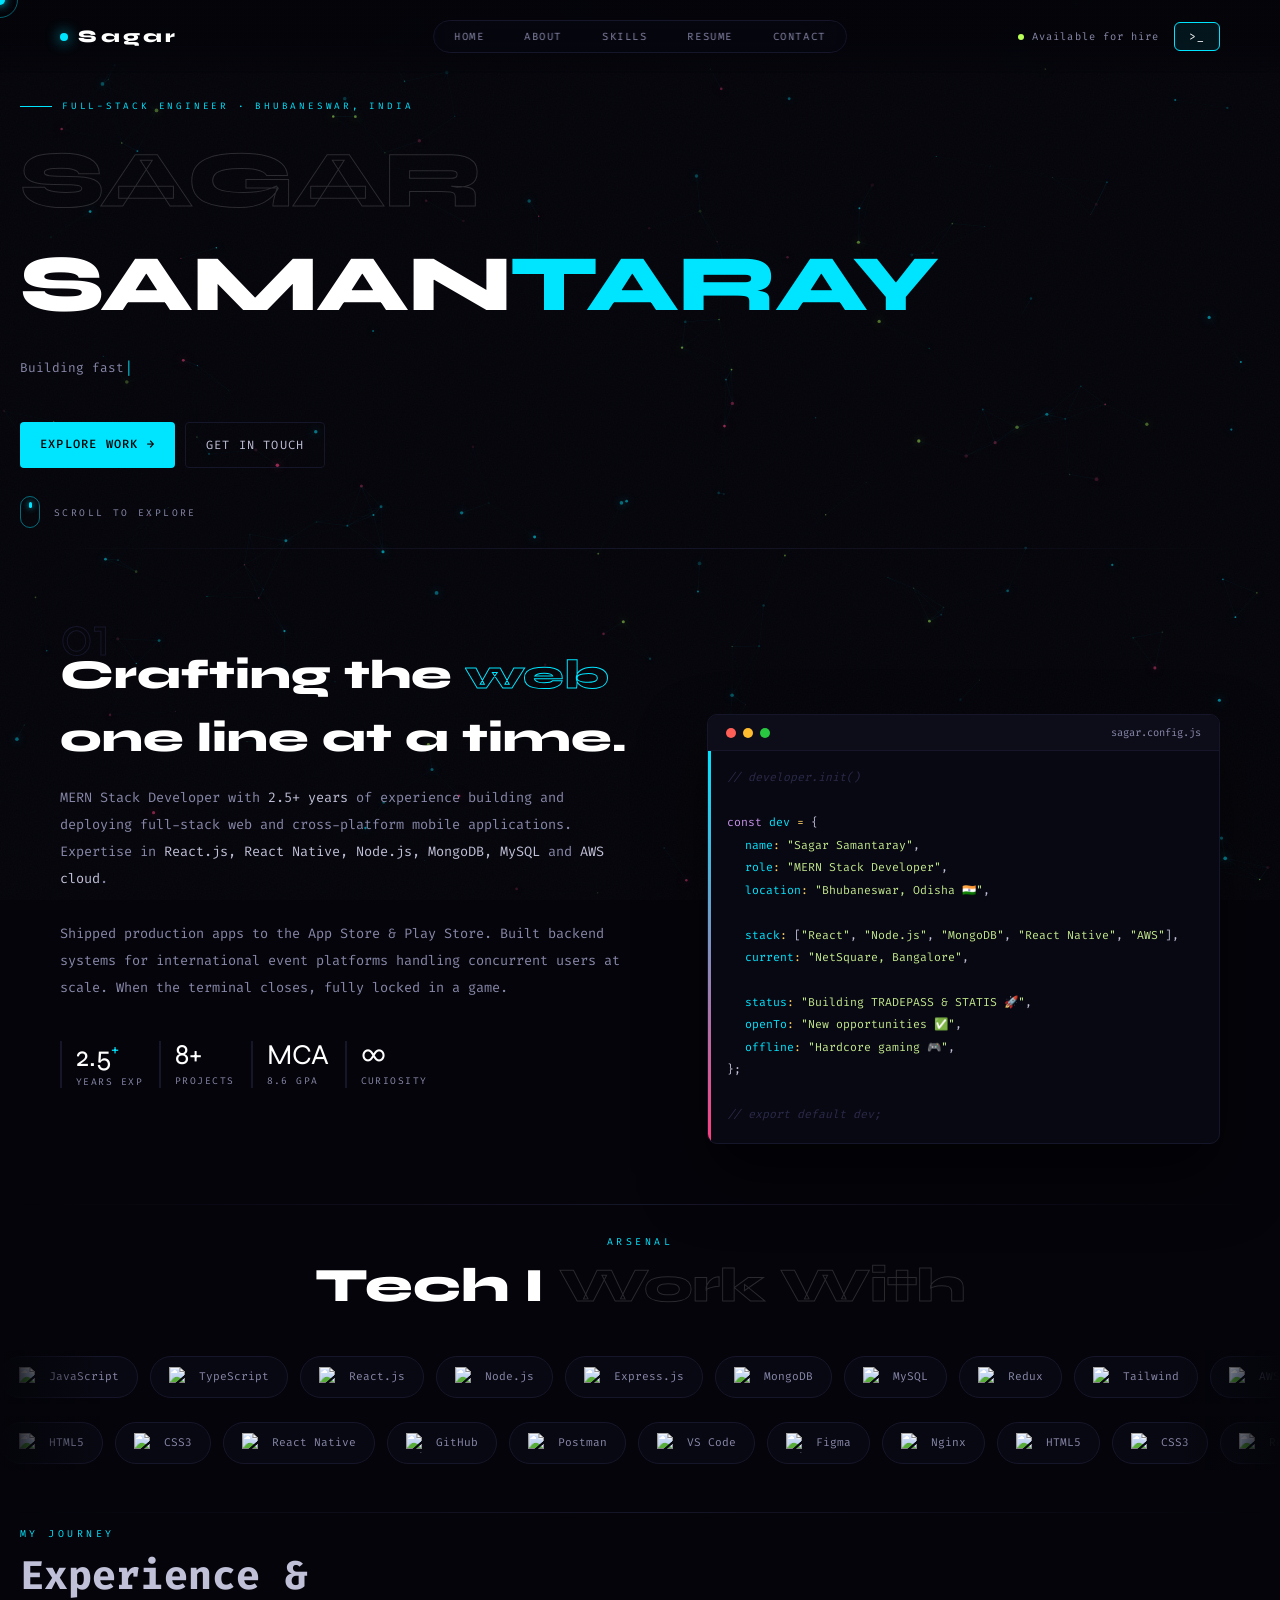
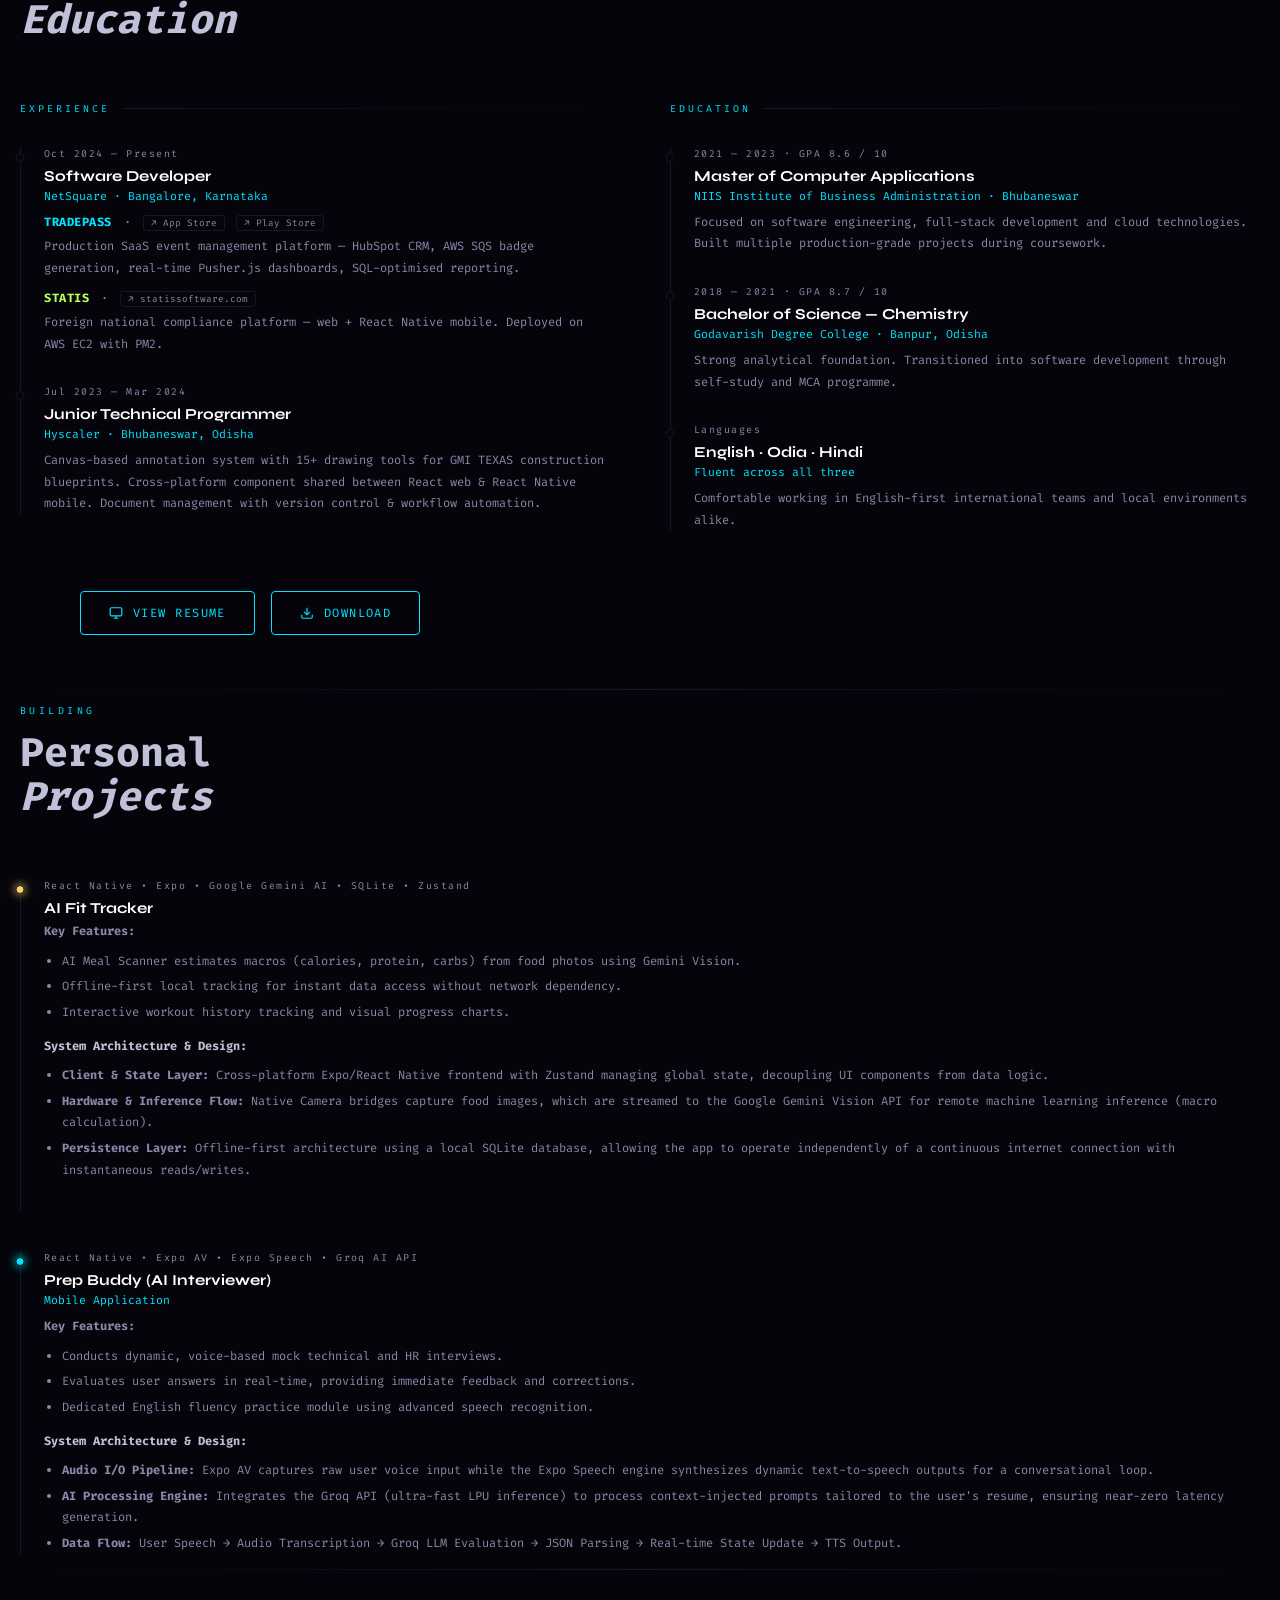
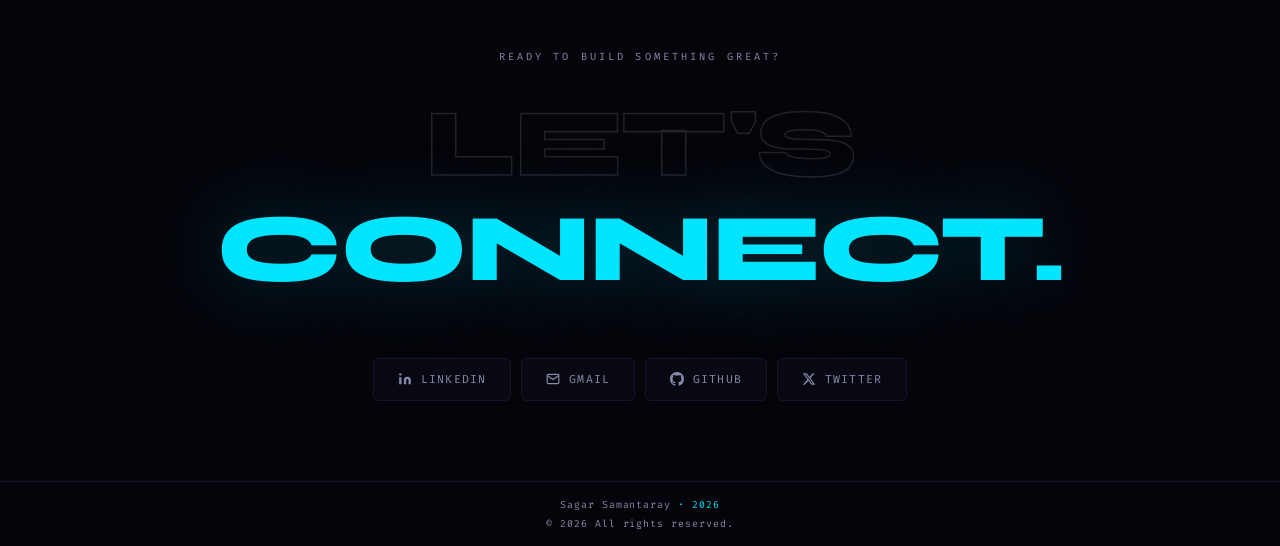
==== commit c39cf7af: "refactor: modularize resume button styles and optimize layout responsiveness for mobile devices" ====
--- a/index.html
+++ b/index.html
@@ -446,7 +446,7 @@
         <div class="resume-item-desc">Comfortable working in English-first international teams and local environments alike.</div>
     </div>
   </div>
-  <div class="resume-btns rv d3" style="padding: 0 60px 40px;">
+  <div class="resume-btns rv d3">
     <button onclick="openResume()" class="resume-download mag">
       <svg width="14" height="14" viewBox="0 0 24 24" fill="none" stroke="currentColor" stroke-width="2"><rect x="2" y="3" width="20" height="14" rx="2"/><path d="M8 21h8M12 17v4"/></svg>
       <span>View Resume</span>
--- a/style.css
+++ b/style.css
@@ -1061,12 +1061,19 @@
     line-height: 1.8
 }
 
+.resume-btns {
+    display: flex;
+    gap: 16px;
+    flex-wrap: wrap;
+    padding: 0 60px 40px;
+}
+
 .resume-download {
     display: inline-flex;
     align-items: center;
     gap: 10px;
-    margin-top: 40px;
-    padding: 13px 32px;
+    margin-top: 0;
+    padding: 13px 28px;
     border: 1px solid var(--cyan);
     color: var(--cyan);
     font-family: 'Fira Code', monospace;
@@ -1339,7 +1346,8 @@
         font-size: clamp(2rem, 9vw, 3rem)
     }
 
-    #resume {
+    #resume,
+    #projects {
         padding: 14px 20px
     }
 
@@ -1456,7 +1464,8 @@
         font-size: clamp(2rem, 9vw, 3rem)
     }
 
-    #resume {
+    #resume,
+    #projects {
         padding: 14px 20px
     }
 
@@ -1583,7 +1592,8 @@
         font-size: clamp(2rem, 9vw, 3rem)
     }
 
-    #resume {
+    #resume,
+    #projects {
         padding: 14px 20px
     }
 
@@ -1616,7 +1626,11 @@
 @media(max-width:900px) {
     #about {
         grid-template-columns: 1fr;
-        gap: 40px;
+        row-gap: 0;
+        column-gap: 0;
+    }
+    .resume-btns {
+        padding: 10px 20px 30px;
     }
 }
 
@@ -1625,6 +1639,10 @@
         gap: 11px;
     }
 
+    #about {
+        row-gap: 0;
+    }
+
     .crafting-txt {
         display: block;
         margin-bottom: 2px;
@@ -1632,6 +1650,7 @@
 
     .sec-h-top {
         white-space: normal;
+        margin-bottom: 0;
     }
 
     .word-cycle-wrap {
@@ -1650,6 +1669,33 @@
 
     .sec-h-bot {
         white-space: normal;
+        margin-top: 2px;
+        margin-bottom: 20px;
+    }
+
+    .code-card {
+        margin-top: 36px;
+    }
+
+    .resume-btns {
+        padding: 16px 0 10px;
+        display: flex;
+        flex-direction: row;
+        flex-wrap: nowrap;
+        gap: 8px;
+        width: 100%;
+    }
+
+    .resume-btns .resume-download {
+        margin-top: 0;
+        padding: 12px 8px;
+        font-size: .68rem;
+        letter-spacing: .06em;
+        gap: 6px;
+        flex: 1;
+        justify-content: center;
+        white-space: nowrap;
+        min-width: 0;
     }
 }
 
@@ -1657,8 +1703,21 @@
     #about {
         padding: 0px 36px;
         grid-template-columns: 1fr;
-        gap: 35px;
+        row-gap: 0;
+        column-gap: 0;
         padding-bottom: 50px;
+    }
+
+    .resume-btns {
+        padding: 16px 0 10px;
+        gap: 8px;
+    }
+
+    .resume-btns .resume-download {
+        padding: 11px 6px;
+        font-size: .64rem;
+        letter-spacing: .04em;
+        gap: 5px;
     }
 }
 
@@ -1802,7 +1861,8 @@
         padding: 0 16px
     }
 
-    #resume {
+    #resume,
+    #projects {
         padding: 10px 16px
     }
 
@@ -1861,7 +1921,8 @@
         padding: 0 16px
     }
 
-    #resume {
+    #resume,
+    #projects {
         padding: 10px 16px
     }
 
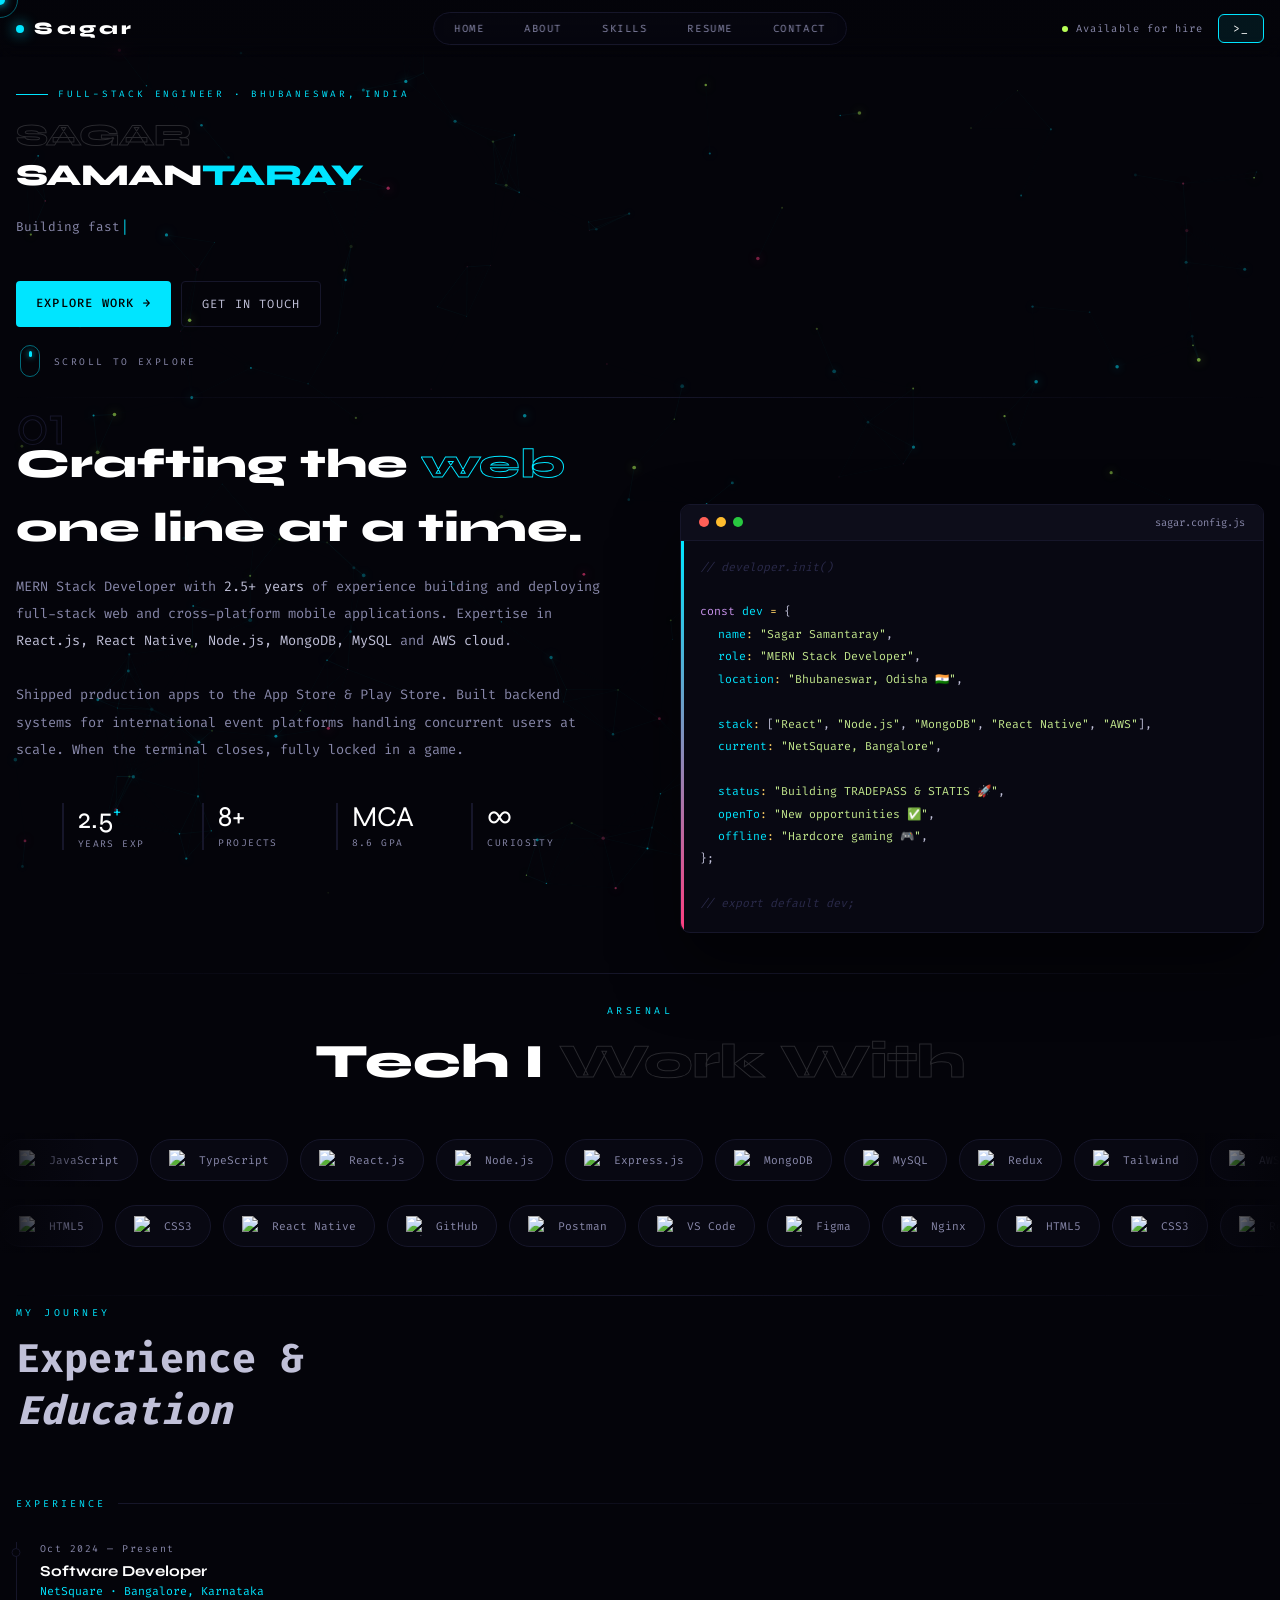
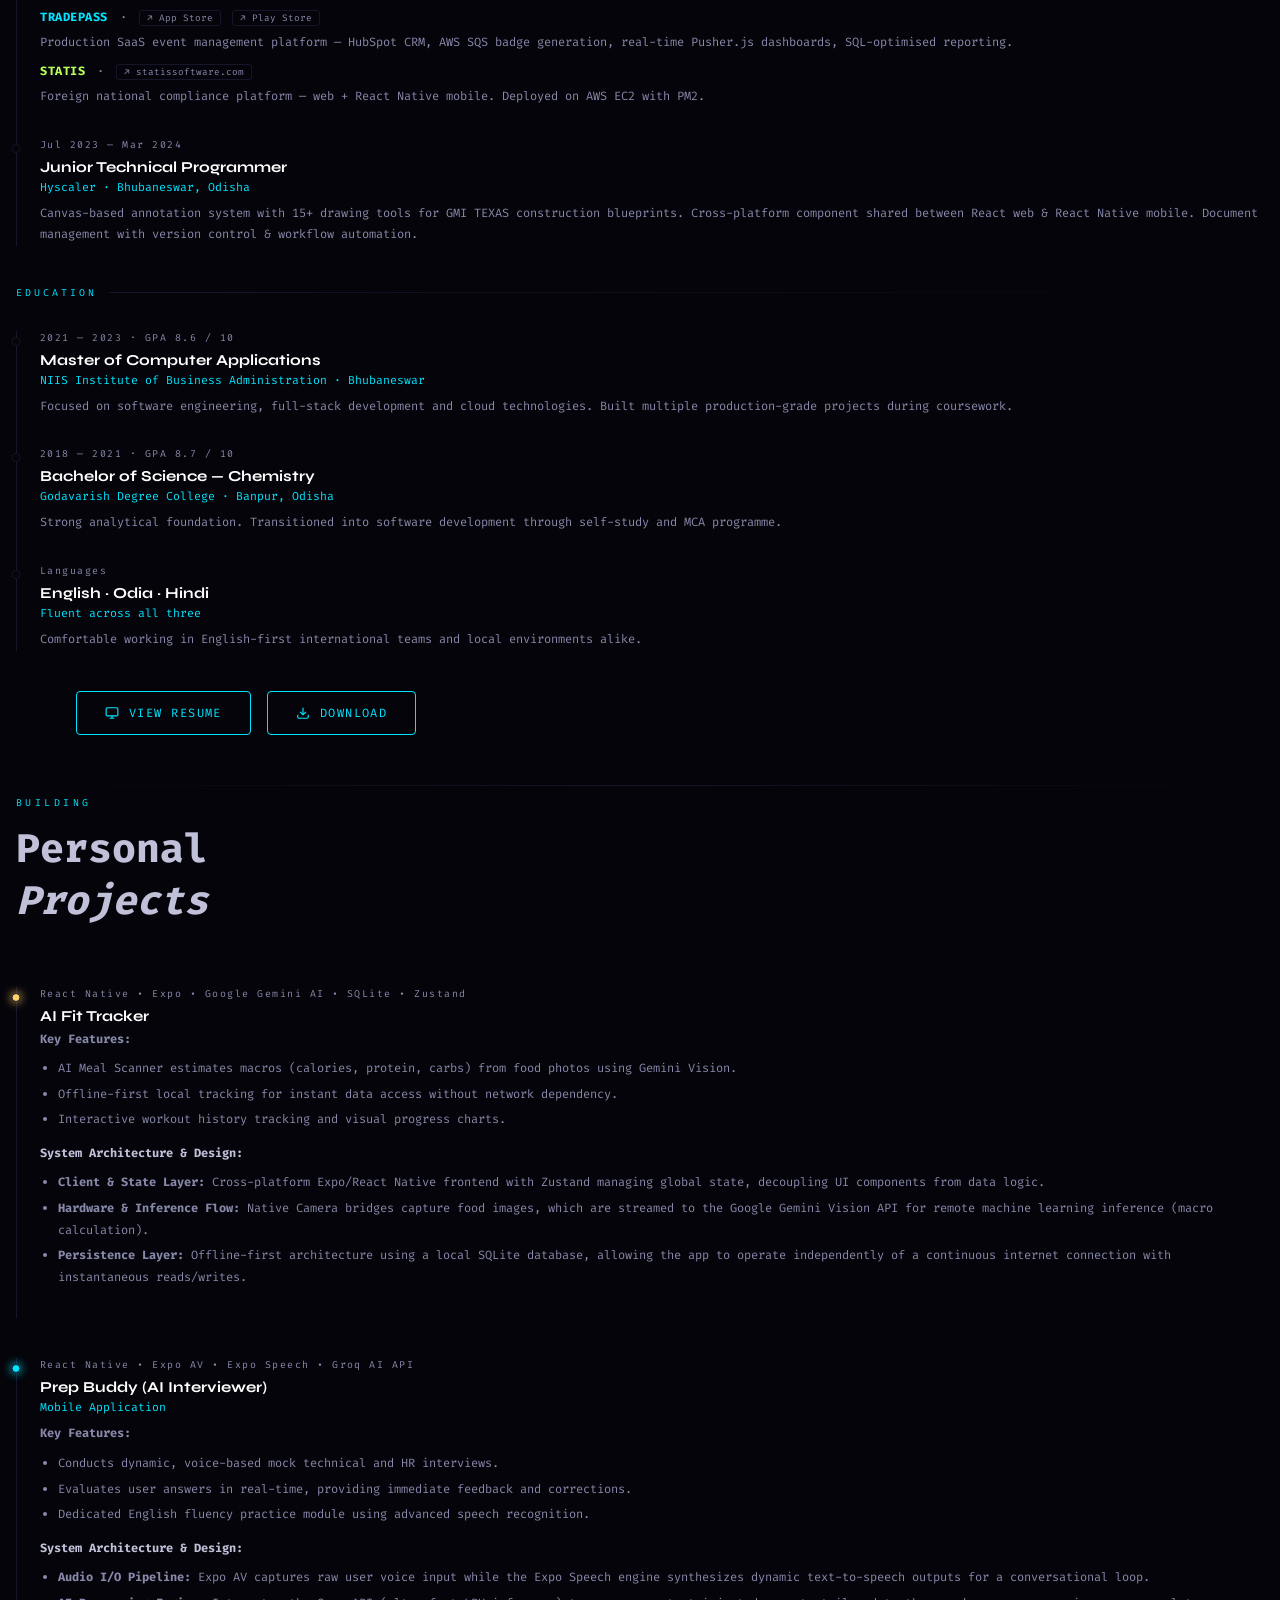
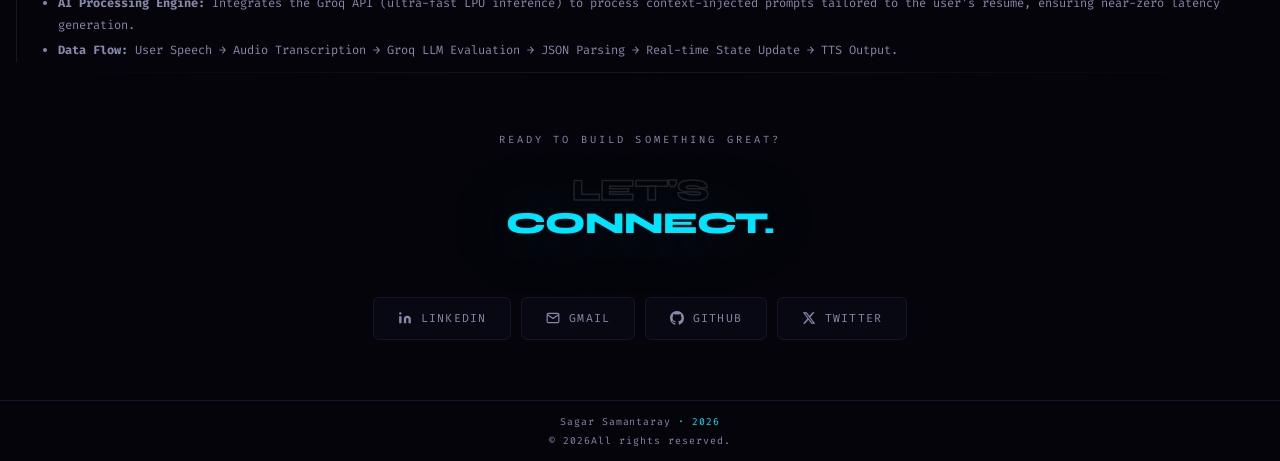
==== commit 04596371: "deploy" ====
--- a/index.html
+++ b/index.html
@@ -1,30 +1,4 @@
-<!DOCTYPE html>
-<html lang="en">
-<head>
-<meta charset="UTF-8"/>
-<meta name="viewport" content="width=device-width, initial-scale=1.0"/>
-<title>Sagar Samantaray — MERN Stack Developer</title>
-<meta name="description" content="Sagar Samantaray — MERN Stack Developer with 2.5+ years of experience building full-stack web and cross-platform mobile apps. Shipped to App Store & Play Store. Open to new opportunities."/>
-<meta name="keywords" content="Sagar Samantaray, MERN Stack Developer, React Native, Node.js, React.js, MongoDB, AWS, Full Stack Developer, Bhubaneswar, India"/>
-<meta name="author" content="Sagar Samantaray"/>
-<link rel="canonical" href="https://sagars-samantaray.github.io/"/>
-<meta name="theme-color" content="#06060e"/>
-
-<meta property="og:type" content="website"/>
-<meta property="og:url" content="https://sagars-samantaray.github.io/"/>
-<meta property="og:title" content="Sagar Samantaray — MERN Stack Developer"/>
-<meta property="og:description" content="MERN Stack Developer with 2.5+ years of experience building full-stack web and cross-platform mobile apps. Shipped to App Store & Play Store."/>
-<meta property="og:image" content="https://sagars-samantaray.github.io/apple-touch-icon.png"/>
-
-<!-- Twitter -->
-<meta property="twitter:card" content="summary_large_image"/>
-<meta property="twitter:url" content="https://sagars-samantaray.github.io/"/>
-<meta property="twitter:title" content="Sagar Samantaray — MERN Stack Developer"/>
-<meta property="twitter:description" content="MERN Stack Developer with 2.5+ years of experience building full-stack web and cross-platform mobile apps. Shipped to App Store & Play Store."/>
-<meta property="twitter:image" content="https://sagars-samantaray.github.io/apple-touch-icon.png"/>
-
-<script type="application/ld+json">
-{
+<!DOCTYPE html><html lang="en"><head><meta charset="UTF-8"/><meta name="viewport" content="width=device-width,initial-scale=1"/><title>Sagar Samantaray — MERN Stack Developer</title><meta name="description" content="Sagar Samantaray — MERN Stack Developer with 2.5+ years of experience building full-stack web and cross-platform mobile apps. Shipped to App Store & Play Store. Open to new opportunities."/><meta name="keywords" content="Sagar Samantaray, MERN Stack Developer, React Native, Node.js, React.js, MongoDB, AWS, Full Stack Developer, Bhubaneswar, India"/><meta name="author" content="Sagar Samantaray"/><link rel="canonical" href="https://sagars-samantaray.github.io/"/><meta name="theme-color" content="#06060e"/><meta property="og:type" content="website"/><meta property="og:url" content="https://sagars-samantaray.github.io/"/><meta property="og:title" content="Sagar Samantaray — MERN Stack Developer"/><meta property="og:description" content="MERN Stack Developer with 2.5+ years of experience building full-stack web and cross-platform mobile apps. Shipped to App Store & Play Store."/><meta property="og:image" content="https://sagars-samantaray.github.io/apple-touch-icon.png"/><meta property="twitter:card" content="summary_large_image"/><meta property="twitter:url" content="https://sagars-samantaray.github.io/"/><meta property="twitter:title" content="Sagar Samantaray — MERN Stack Developer"/><meta property="twitter:description" content="MERN Stack Developer with 2.5+ years of experience building full-stack web and cross-platform mobile apps. Shipped to App Store & Play Store."/><meta property="twitter:image" content="https://sagars-samantaray.github.io/apple-touch-icon.png"/><script type="application/ld+json">{
   "@context": "https://schema.org",
   "@type": "Person",
   "name": "Sagar Samantaray",
@@ -73,16 +47,11 @@
     }
   ],
   "sameAs": [
-    "https://linkedin.com/in/sagar-samantaray",
+    "https://linkedin.com/in/sagars-samantaray",
     "https://github.com/sagars-samantaray",
     "https://twitter.com/sagar________"
   ]
-}
-</script>
-
-<!-- Schema.org JSON-LD for shipped projects -->
-<script type="application/ld+json">
-{
+}</script><script type="application/ld+json">{
   "@context": "https://schema.org",
   "@type": "ItemList",
   "itemListElement": [
@@ -110,12 +79,7 @@
       "url": "https://statissoftware.com/"
     }
   ]
-}
-</script>
-
-<!-- Schema.org JSON-LD FAQ for AI/Search extraction -->
-<script type="application/ld+json">
-{
+}</script><script type="application/ld+json">{
   "@context": "https://schema.org",
   "@type": "FAQPage",
   "mainEntity": [
@@ -152,400 +116,4 @@
       }
     }
   ]
-}
-</script>
-
-<link rel="icon" type="image/x-icon" href="favicon.ico">
-<link rel="icon" type="image/png" sizes="32x32" href="favicon-32x32.png">
-<link rel="apple-touch-icon" sizes="180x180" href="apple-touch-icon.png">
-<link href="https://fonts.googleapis.com/css2?family=Syne:wght@400;600;700;800&family=Fira+Code:wght@300;400;500&display=swap" rel="stylesheet"/>
-<link rel="stylesheet" href="style.css"/>
-<script src="index.js" defer></script>
-</head>
-<body>
-
-<div id="progress-bar"></div>
-
-<canvas id="canvas-particles"></canvas>
-<div id="cur"></div>
-<div id="cur-ring"></div>
-
-<!-- Terminal backdrop + overlay -->
-<div id="terminal-backdrop"></div>
-<div id="terminal-overlay">
-  <div class="term-header">
-    <div class="term-dots"><span class="term-dot td1"></span><span class="term-dot td2"></span><span class="term-dot td3"></span></div>
-    <span class="term-title">sagar@portfolio — bash</span>
-    <button id="term-close" aria-label="Close terminal">✕</button>
-  </div>
-  <div class="term-body" id="term-body">
-    <div class="term-input-row" id="term-input-row">
-      <span class="term-prompt">sagar@portfolio:~$</span>
-      <input id="term-input" type="search" autocomplete="off" autocorrect="off" autocapitalize="none" spellcheck="false" data-lpignore="true" aria-label="Terminal input" />
-    </div>
-  </div>
-</div>
-
-<!-- Resume Viewer Modal -->
-<div id="resume-modal" class="resume-modal-backdrop" onclick="closeResume(event)">
-  <div class="resume-modal-box">
-    <div class="resume-modal-toolbar">
-      <span class="resume-modal-title">
-        <svg width="13" height="13" viewBox="0 0 24 24" fill="none" stroke="currentColor" stroke-width="2"><path d="M14 2H6a2 2 0 00-2 2v16a2 2 0 002 2h12a2 2 0 002-2V8z"/><polyline points="14 2 14 8 20 8"/></svg>
-        sagar_samantaray_resume.pdf
-      </span>
-      <div class="resume-modal-controls">
-        <button class="rv-btn" onclick="zoomOut()" title="Zoom Out">−</button>
-        <span id="zoom-label" class="zoom-label">100%</span>
-        <button class="rv-btn" onclick="zoomIn()" title="Zoom In">+</button>
-        <a href="https://drive.google.com/uc?export=download&id=1TMoIxOPAEXFIfVhJ-7Nk8hUGhQi1793G" target="_blank" class="rv-btn rv-btn-dl" title="Download">
-          <svg width="12" height="12" viewBox="0 0 24 24" fill="none" stroke="currentColor" stroke-width="2.5"><path d="M21 15v4a2 2 0 01-2 2H5a2 2 0 01-2-2v-4"/><polyline points="7 10 12 15 17 10"/><line x1="12" y1="15" x2="12" y2="3"/></svg>
-        </a>
-        <button class="rv-btn rv-btn-close" onclick="closeResume()" title="Close">✕</button>
-      </div>
-    </div>
-    <div class="resume-modal-frame-wrap" id="resume-frame-wrap">
-      <iframe id="resume-iframe"
-        src="https://drive.google.com/file/d/1TMoIxOPAEXFIfVhJ-7Nk8hUGhQi1793G/preview"
-        allow="autoplay"
-        frameborder="0">
-      </iframe>
-    </div>
-  </div>
-</div>
-
-<!-- Terminal FAB (mobile only) -->
-<button id="terminal-fab" aria-label="Open terminal">&gt;_</button>
-
-<div id="scroll-mouse">
-  <div class="smouse-track">
-    <div class="smouse-line"></div>
-    <div class="smouse-body" id="smouse-body"><div class="smouse-dot"></div></div>
-  </div>
-</div>
-
-<div id="mobile-menu">
-  <button id="close-menu-btn" onclick="closeMenu()" aria-label="Close Menu" style="position:absolute;top:24px;right:24px;background:none;border:none;font-size:2rem;color:var(--dim);z-index:201;cursor:pointer;">
-    &#10005;
-  </button>
-  <a href="#hero"    onclick="closeMenu()">Home</a>
-  <a href="#about"   onclick="closeMenu()">About</a>
-  <a href="#skills"  onclick="closeMenu()">Skills</a>
-  <a href="#resume"  onclick="closeMenu()">Resume</a>
-  <a href="#contact" onclick="closeMenu()">Contact</a>
-</div>
-
-<div id="content">
-
-<nav>
-  <div class="logo"><div class="logo-dot"></div>Sagar</div>
-  <ul class="nav-pills">
-    <li><a href="#hero">Home</a></li>
-    <li><a href="#about">About</a></li>
-    <li><a href="#skills">Skills</a></li>
-    <li><a href="#resume">Resume</a></li>
-    <li><a href="#contact">Contact</a></li>
-  </ul>
-  <div class="nav-right">
-    <a href="tel:+917205222672" style="text-decoration:none;color:inherit;"><div class="nav-status"><div class="nav-status-dot"></div>Available for hire</div></a>
-    <button id="terminal-btn" aria-label="Open terminal">&gt;_</button>
-  </div>
-  <button id="hamburger" onclick="toggleMenu()" aria-label="Menu">
-    <span></span><span></span><span></span>
-  </button>
-</nav>
-
-<section id="hero">
-  <div class="hero-ghost-txt">DEV</div>
-  <div class="hero-tag"><div class="hero-tag-line"></div>Full-Stack Engineer · Bhubaneswar, India</div>
-  <h1 class="hero-h1">
-    <span class="ghost">SAGAR</span><br/>
-    <span class="solid">SAMAN</span><span class="hi">TARAY</span>
-  </h1>
-  <p class="hero-desc">
-    <span id="typewriter"></span><span class="type-cursor">|</span>
-  </p>
-  <div class="hero-btns">
-    <a href="#about" class="btn-c mag"><span>Explore Work →</span></a>
-    <a href="mailto:sagars.samantaray@gmail.com" class="btn-o mag">Get in Touch</a>
-  </div>
-  <div class="hero-scroll">
-    <div class="mouse-icon"><div class="mouse-wheel"></div></div>
-    <span class="hero-scroll-txt">Scroll to explore</span>
-  </div>
-</section>
-
-<div class="div"></div>
-
-<section id="about">
-  <div class="about-header rv">
-    <div class="sec-num">01</div>
-    <h2 class="sec-h-top">
-      <span class="crafting-txt">Crafting the</span> <span class="word-cycle-wrap"><em id="skill-word">web</em></span>
-    </h2>
-  </div>
-
-  <div class="about-left rv d1">
-    <h2 class="sec-h-bot">one line at a time.</h2>
-    <p class="about-p">
-      MERN Stack Developer with <b>2.5+ years</b> of experience building and deploying full-stack web and cross-platform mobile applications. Expertise in <b>React.js, React Native, Node.js, MongoDB, MySQL</b> and <b>AWS cloud</b>.<br/><br/>
-      Shipped production apps to the App Store &amp; Play Store. Built backend systems for international event platforms handling concurrent users at scale. When the terminal closes, fully locked in a game.
-    </p>
-    <div class="stats">
-      <div class="stat"><div class="stat-n">2.5<sup>+</sup></div><div class="stat-l">Years Exp</div></div>
-      <div class="stat"><div class="stat-n">8+</div><div class="stat-l">Projects</div></div>
-      <div class="stat"><div class="stat-n">MCA</div><div class="stat-l">8.6 GPA</div></div>
-      <div class="stat"><div class="stat-n">∞</div><div class="stat-l">Curiosity</div></div>
-    </div>
-  </div>
-  <div class="code-card rv d2">
-    <div class="code-bar">
-      <div class="cd cd1"></div><div class="cd cd2"></div><div class="cd cd3"></div>
-      <span class="code-file">sagar.config.js</span>
-    </div>
-    <div class="code-inner">
-      <div class="code-line-bar"><span class="code-line-fill"></span></div>
-      <span class="ln cc">// developer.init()</span>
-      <span class="ln">&nbsp;</span>
-      <span class="ln"><span class="ck">const</span> <span class="cv">dev</span> <span class="cp">=</span> {</span>
-      <span class="ln i1"><span class="cv">name</span><span class="cp">:</span>     <span class="cs">"Sagar Samantaray"</span>,</span>
-      <span class="ln i1"><span class="cv">role</span><span class="cp">:</span>     <span class="cs">"MERN Stack Developer"</span>,</span>
-      <span class="ln i1"><span class="cv">location</span><span class="cp">:</span> <span class="cs">"Bhubaneswar, Odisha 🇮🇳"</span>,</span>
-      <span class="ln">&nbsp;</span>
-      <span class="ln i1"><span class="cv">stack</span><span class="cp">:</span>    [<span class="cs">"React"</span>, <span class="cs">"Node.js"</span>, <span class="cs">"MongoDB"</span>, <span class="cs">"React Native"</span>, <span class="cs">"AWS"</span>],</span>
-      <span class="ln i1"><span class="cv">current</span><span class="cp">:</span>  <span class="cs">"NetSquare, Bangalore"</span>,</span>
-      <span class="ln">&nbsp;</span>
-      <span class="ln i1"><span class="cv">status</span><span class="cp">:</span>   <span class="cs">"Building TRADEPASS &amp; STATIS 🚀"</span>,</span>
-      <span class="ln i1"><span class="cv">openTo</span><span class="cp">:</span>   <span class="cs">"New opportunities ✅"</span>,</span>
-      <span class="ln i1"><span class="cv">offline</span><span class="cp">:</span>  <span class="cs">"Hardcore gaming 🎮"</span>,</span>
-      <span class="ln">};</span>
-      <span class="ln">&nbsp;</span>
-      <span class="ln cc">// export default dev;</span>
-    </div>
-  </div>
-</section>
-
-<div class="div"></div>
-
-<section id="skills">
-  <div class="skills-top rv">
-    <span class="sec-tag">Arsenal</span>
-    <h2 class="skills-h">Tech I <span>Work With</span></h2>
-  </div>
-  <div class="marquee-wrap rv d1">
-    <div class="marquee-track">
-      <div class="pill"><img src="https://skillicons.dev/icons?i=js&theme=dark" alt="JavaScript icon"/><span class="pill-name">JavaScript</span></div>
-      <div class="pill"><img src="https://skillicons.dev/icons?i=ts&theme=dark" alt="TypeScript icon"/><span class="pill-name">TypeScript</span></div>
-      <div class="pill"><img src="https://skillicons.dev/icons?i=react&theme=dark" alt="React icon"/><span class="pill-name">React.js</span></div>
-      <div class="pill"><img src="https://skillicons.dev/icons?i=nodejs&theme=dark" alt="Node.js icon"/><span class="pill-name">Node.js</span></div>
-      <div class="pill"><img src="https://skillicons.dev/icons?i=express&theme=dark" alt="Express.js icon"/><span class="pill-name">Express.js</span></div>
-      <div class="pill"><img src="https://skillicons.dev/icons?i=mongodb&theme=dark" alt="MongoDB icon"/><span class="pill-name">MongoDB</span></div>
-      <div class="pill"><img src="https://skillicons.dev/icons?i=mysql&theme=dark" alt="MySQL icon"/><span class="pill-name">MySQL</span></div>
-      <div class="pill"><img src="https://skillicons.dev/icons?i=redux&theme=dark" alt="Redux icon"/><span class="pill-name">Redux</span></div>
-      <div class="pill"><img src="https://skillicons.dev/icons?i=tailwind&theme=dark" alt="Tailwind CSS icon"/><span class="pill-name">Tailwind</span></div>
-      <div class="pill"><img src="https://skillicons.dev/icons?i=aws&theme=dark" alt="AWS icon"/><span class="pill-name">AWS</span></div>
-      <div class="pill"><img src="https://skillicons.dev/icons?i=linux&theme=dark" alt="Linux icon"/><span class="pill-name">Linux</span></div>
-      <div class="pill"><img src="https://skillicons.dev/icons?i=git&theme=dark" alt="Git icon"/><span class="pill-name">Git</span></div>
-      <div class="pill"><img src="https://skillicons.dev/icons?i=js&theme=dark" alt="JavaScript icon"/><span class="pill-name">JavaScript</span></div>
-      <div class="pill"><img src="https://skillicons.dev/icons?i=ts&theme=dark" alt="TypeScript icon"/><span class="pill-name">TypeScript</span></div>
-      <div class="pill"><img src="https://skillicons.dev/icons?i=react&theme=dark" alt="React icon"/><span class="pill-name">React.js</span></div>
-      <div class="pill"><img src="https://skillicons.dev/icons?i=nodejs&theme=dark" alt="Node.js icon"/><span class="pill-name">Node.js</span></div>
-      <div class="pill"><img src="https://skillicons.dev/icons?i=express&theme=dark" alt="Express.js icon"/><span class="pill-name">Express.js</span></div>
-      <div class="pill"><img src="https://skillicons.dev/icons?i=mongodb&theme=dark" alt="MongoDB icon"/><span class="pill-name">MongoDB</span></div>
-      <div class="pill"><img src="https://skillicons.dev/icons?i=mysql&theme=dark" alt="MySQL icon"/><span class="pill-name">MySQL</span></div>
-      <div class="pill"><img src="https://skillicons.dev/icons?i=redux&theme=dark" alt="Redux icon"/><span class="pill-name">Redux</span></div>
-      <div class="pill"><img src="https://skillicons.dev/icons?i=tailwind&theme=dark" alt="Tailwind CSS icon"/><span class="pill-name">Tailwind</span></div>
-      <div class="pill"><img src="https://skillicons.dev/icons?i=aws&theme=dark" alt="AWS icon"/><span class="pill-name">AWS</span></div>
-      <div class="pill"><img src="https://skillicons.dev/icons?i=linux&theme=dark" alt="Linux icon"/><span class="pill-name">Linux</span></div>
-      <div class="pill"><img src="https://skillicons.dev/icons?i=git&theme=dark" alt="Git icon"/><span class="pill-name">Git</span></div>
-    </div>
-  </div>
-  <div class="marquee-wrap rv d2">
-    <div class="marquee-track rev">
-      <div class="pill"><img src="https://skillicons.dev/icons?i=html&theme=dark" alt="HTML5 icon"/><span class="pill-name">HTML5</span></div>
-      <div class="pill"><img src="https://skillicons.dev/icons?i=css&theme=dark" alt="CSS3 icon"/><span class="pill-name">CSS3</span></div>
-      <div class="pill"><img src="https://skillicons.dev/icons?i=react&theme=dark" alt="React icon"/><span class="pill-name">React Native</span></div>
-      <div class="pill"><img src="https://skillicons.dev/icons?i=github&theme=dark" alt="GitHub icon"/><span class="pill-name">GitHub</span></div>
-      <div class="pill"><img src="https://skillicons.dev/icons?i=postman&theme=dark" alt="Postman icon"/><span class="pill-name">Postman</span></div>
-      <div class="pill"><img src="https://skillicons.dev/icons?i=vscode&theme=dark" alt="VS Code icon"/><span class="pill-name">VS Code</span></div>
-      <div class="pill"><img src="https://skillicons.dev/icons?i=figma&theme=dark" alt="Figma icon"/><span class="pill-name">Figma</span></div>
-      <div class="pill"><img src="https://skillicons.dev/icons?i=nginx&theme=dark" alt="Nginx icon"/><span class="pill-name">Nginx</span></div>
-      <div class="pill"><img src="https://skillicons.dev/icons?i=html&theme=dark" alt="HTML5 icon"/><span class="pill-name">HTML5</span></div>
-      <div class="pill"><img src="https://skillicons.dev/icons?i=css&theme=dark" alt="CSS3 icon"/><span class="pill-name">CSS3</span></div>
-      <div class="pill"><img src="https://skillicons.dev/icons?i=react&theme=dark" alt="React icon"/><span class="pill-name">React Native</span></div>
-      <div class="pill"><img src="https://skillicons.dev/icons?i=github&theme=dark" alt="GitHub icon"/><span class="pill-name">GitHub</span></div>
-      <div class="pill"><img src="https://skillicons.dev/icons?i=postman&theme=dark" alt="Postman icon"/><span class="pill-name">Postman</span></div>
-      <div class="pill"><img src="https://skillicons.dev/icons?i=vscode&theme=dark" alt="VS Code icon"/><span class="pill-name">VS Code</span></div>
-      <div class="pill"><img src="https://skillicons.dev/icons?i=figma&theme=dark" alt="Figma icon"/><span class="pill-name">Figma</span></div>
-      <div class="pill"><img src="https://skillicons.dev/icons?i=nginx&theme=dark" alt="Nginx icon"/><span class="pill-name">Nginx</span></div>
-    </div>
-  </div>
-</section>
-
-<div class="div"></div>
-
-<section id="resume">
-  <div class="rv">
-    <span class="sec-tag">My Journey</span>
-    <h2 class="sec-h">Experience &amp;<br/><em>Education</em></h2>
-  </div>
-  <div class="resume-grid">
-    <div class="rv d1">
-      <div class="resume-col-title">Experience</div>
-      <div class="resume-item">
-        <div class="dot"></div>
-        <div class="resume-year">Oct 2024 — Present</div>
-        <div class="resume-item-title">Software Developer</div>
-        <div class="resume-item-sub">NetSquare · Bangalore, Karnataka</div>
-        <div class="resume-item-desc">
-          <div style="margin-bottom:3px;">
-            <a href="https://apps.apple.com/us/app/tradepass/id6752904218" target="_blank" style="color:var(--cyan);text-decoration:none;font-weight:700;letter-spacing:0.5px;">TRADEPASS</a>
-            <span style="color:var(--dim);margin:0 5px;">·</span>
-            <a href="https://apps.apple.com/us/app/tradepass/id6752904218" target="_blank" style="color:var(--dim);text-decoration:none;font-size:0.78em;border:1px solid var(--border);padding:1px 7px;border-radius:3px;">↗ App Store</a>
-            <a href="https://play.google.com/store/apps/details?id=com.tradepass.app" target="_blank" style="color:var(--dim);text-decoration:none;font-size:0.78em;border:1px solid var(--border);padding:1px 7px;border-radius:3px;margin-left:4px;">↗ Play Store</a>
-          </div>
-          <span style="color:var(--dim);">Production SaaS event management platform — HubSpot CRM, AWS SQS badge generation, real-time Pusher.js dashboards, SQL-optimised reporting.</span>
-          <div style="margin-top:8px;margin-bottom:3px;">
-            <a href="https://statissoftware.com/" target="_blank" style="color:var(--lime);text-decoration:none;font-weight:700;letter-spacing:0.5px;">STATIS</a>
-            <span style="color:var(--dim);margin:0 5px;">·</span>
-            <a href="https://statissoftware.com/" target="_blank" style="color:var(--dim);text-decoration:none;font-size:0.78em;border:1px solid var(--border);padding:1px 7px;border-radius:3px;">↗ statissoftware.com</a>
-          </div>
-          <span style="color:var(--dim);">Foreign national compliance platform — web + React Native mobile. Deployed on AWS EC2 with PM2.</span>
-        </div>
-      </div>
-
-      <div class="resume-item">
-        <div class="dot"></div>
-        <div class="resume-year">Jul 2023 — Mar 2024</div>
-        <div class="resume-item-title">Junior Technical Programmer</div>
-        <div class="resume-item-sub">Hyscaler · Bhubaneswar, Odisha</div>
-        <div class="resume-item-desc">Canvas-based annotation system with 15+ drawing tools for GMI TEXAS construction blueprints. Cross-platform component shared between React web &amp; React Native mobile. Document management with version control &amp; workflow automation.</div>
-      </div>
-    </div>
-    <div class="rv d2">
-      <div class="resume-col-title">Education</div>
-      <div class="resume-item">
-        <div class="dot"></div>
-        <div class="resume-year">2021 — 2023 · GPA 8.6 / 10</div>
-        <div class="resume-item-title">Master of Computer Applications</div>
-        <div class="resume-item-sub">NIIS Institute of Business Administration · Bhubaneswar</div>
-        <div class="resume-item-desc">Focused on software engineering, full-stack development and cloud technologies. Built multiple production-grade projects during coursework.</div>
-      </div>
-      <div class="resume-item">
-        <div class="dot"></div>
-        <div class="resume-year">2018 — 2021 · GPA 8.7 / 10</div>
-        <div class="resume-item-title">Bachelor of Science — Chemistry</div>
-        <div class="resume-item-sub">Godavarish Degree College · Banpur, Odisha</div>
-        <div class="resume-item-desc">Strong analytical foundation. Transitioned into software development through self-study and MCA programme.</div>
-      </div>
-      <div class="resume-item">
-        <div class="dot"></div>
-        <div class="resume-year">Languages</div>
-        <div class="resume-item-title">English · Odia · Hindi</div>
-        <div class="resume-item-sub">Fluent across all three</div>
-        <div class="resume-item-desc">Comfortable working in English-first international teams and local environments alike.</div>
-    </div>
-  </div>
-  <div class="resume-btns rv d3">
-    <button onclick="openResume()" class="resume-download mag">
-      <svg width="14" height="14" viewBox="0 0 24 24" fill="none" stroke="currentColor" stroke-width="2"><rect x="2" y="3" width="20" height="14" rx="2"/><path d="M8 21h8M12 17v4"/></svg>
-      <span>View Resume</span>
-    </button>
-    <a href="https://drive.google.com/uc?export=download&id=1TMoIxOPAEXFIfVhJ-7Nk8hUGhQi1793G" target="_blank" class="resume-download mag" style="text-decoration:none;">
-      <svg width="14" height="14" viewBox="0 0 24 24" fill="none" stroke="currentColor" stroke-width="2"><path d="M21 15v4a2 2 0 01-2 2H5a2 2 0 01-2-2v-4"/><polyline points="7 10 12 15 17 10"/><line x1="12" y1="15" x2="12" y2="3"/></svg>
-      <span>Download</span>
-    </a>
-  </div>
-</section>
-
-<div class="div"></div>
-
-<section id="projects">
-  <div class="rv">
-    <span class="sec-tag">Building</span>
-    <h2 class="sec-h">Personal<br/><em>Projects</em></h2>
-  </div>
-  <div class="resume-grid" style="grid-template-columns: 1fr;">
-    <div class="rv d1">
-      <div class="resume-item">
-        <div class="dot" style="background: var(--gold); box-shadow: 0 0 10px var(--gold);"></div>
-        <div class="resume-year">React Native • Expo • Google Gemini AI • SQLite • Zustand</div>
-        <div class="resume-item-title" style="color: #fff;">AI Fit Tracker</div>
-        <div class="resume-item-desc">
-          <div style="margin-bottom: 8px;"><strong>Key Features:</strong></div>
-          <ul style="margin-left: 18px; margin-bottom: 12px; color: var(--dim);">
-            <li style="margin-bottom: 4px;">AI Meal Scanner estimates macros (calories, protein, carbs) from food photos using Gemini Vision.</li>
-            <li style="margin-bottom: 4px;">Offline-first local tracking for instant data access without network dependency.</li>
-            <li>Interactive workout history tracking and visual progress charts.</li>
-          </ul>
-          <div style="margin-bottom: 8px; color: var(--text);"><strong>System Architecture & Design:</strong></div>
-          <ul style="margin-left: 18px; color: var(--dim);">
-            <li style="margin-bottom: 4px;"><strong>Client & State Layer:</strong> Cross-platform Expo/React Native frontend with Zustand managing global state, decoupling UI components from data logic.</li>
-            <li style="margin-bottom: 4px;"><strong>Hardware & Inference Flow:</strong> Native Camera bridges capture food images, which are streamed to the Google Gemini Vision API for remote machine learning inference (macro calculation).</li>
-            <li><strong>Persistence Layer:</strong> Offline-first architecture using a local SQLite database, allowing the app to operate independently of a continuous internet connection with instantaneous reads/writes.</li>
-          </ul>
-        </div>
-      </div>
-      
-      <div class="resume-item" style="margin-top: 40px;">
-        <div class="dot" style="background: var(--cyan); box-shadow: 0 0 10px var(--cyan);"></div>
-        <div class="resume-year">React Native • Expo AV • Expo Speech • Groq AI API</div>
-        <div class="resume-item-title" style="color: #fff;">Prep Buddy (AI Interviewer)</div>
-        <div class="resume-item-sub">Mobile Application</div>
-        <div class="resume-item-desc">
-          <div style="margin-bottom: 8px;"><strong>Key Features:</strong></div>
-          <ul style="margin-left: 18px; margin-bottom: 12px; color: var(--dim);">
-            <li style="margin-bottom: 4px;">Conducts dynamic, voice-based mock technical and HR interviews.</li>
-            <li style="margin-bottom: 4px;">Evaluates user answers in real-time, providing immediate feedback and corrections.</li>
-            <li>Dedicated English fluency practice module using advanced speech recognition.</li>
-          </ul>
-          <div style="margin-bottom: 8px; color: var(--text);"><strong>System Architecture & Design:</strong></div>
-          <ul style="margin-left: 18px; color: var(--dim);">
-            <li style="margin-bottom: 4px;"><strong>Audio I/O Pipeline:</strong> Expo AV captures raw user voice input while the Expo Speech engine synthesizes dynamic text-to-speech outputs for a conversational loop.</li>
-            <li style="margin-bottom: 4px;"><strong>AI Processing Engine:</strong> Integrates the Groq API (ultra-fast LPU inference) to process context-injected prompts tailored to the user's resume, ensuring near-zero latency generation.</li>
-            <li><strong>Data Flow:</strong> User Speech → Audio Transcription → Groq LLM Evaluation → JSON Parsing → Real-time State Update → TTS Output.</li>
-          </ul>
-        </div>
-      </div>
-    </div>
-  </div>
-</section>
-
-<div class="div"></div>
-
-<section id="contact">
-  <p class="contact-pre rv">Ready to build something great?</p>
-  <h2 class="contact-h rv d1">
-    <span class="ghost">LET'S</span>
-    <span class="glow">CONNECT.</span>
-  </h2>
-  <div class="socials rv d2">
-    <a href="https://linkedin.com/in/sagar-samantaray" class="soc mag" target="_blank">
-      <svg width="14" height="14" viewBox="0 0 24 24" fill="currentColor"><path d="M16 8a6 6 0 016 6v7h-4v-7a2 2 0 00-4 0v7h-4v-7a6 6 0 016-6zM2 9h4v12H2z"/><circle cx="4" cy="4" r="2"/></svg>
-      <span>LinkedIn</span>
-    </a>
-    <a href="mailto:sagars.samantaray@gmail.com" class="soc mag">
-      <svg width="14" height="14" viewBox="0 0 24 24" fill="none" stroke="currentColor" stroke-width="2"><path d="M4 4h16c1.1 0 2 .9 2 2v12c0 1.1-.9 2-2 2H4c-1.1 0-2-.9-2-2V6c0-1.1.9-2 2-2z"/><polyline points="22,6 12,13 2,6"/></svg>
-      <span>Gmail</span>
-    </a>
-    <a href="https://github.com/sagars-samantaray" class="soc mag" target="_blank">
-      <svg width="14" height="14" viewBox="0 0 24 24" fill="currentColor"><path d="M12 0C5.37 0 0 5.37 0 12c0 5.31 3.435 9.795 8.205 11.385.6.105.825-.255.825-.57 0-.285-.015-1.23-.015-2.235-3.015.555-3.795-.735-4.035-1.41-.135-.345-.72-1.41-1.23-1.695-.42-.225-1.02-.78-.015-.795.945-.015 1.62.87 1.845 1.23 1.08 1.815 2.805 1.305 3.495.99.105-.78.42-1.305.765-1.605-2.67-.3-5.46-1.335-5.46-5.925 0-1.305.465-2.385 1.23-3.225-.12-.3-.54-1.53.12-3.18 0 0 1.005-.315 3.3 1.23.96-.27 1.98-.405 3-.405s2.04.135 3 .405c2.295-1.56 3.3-1.23 3.3-1.23.66 1.65.24 2.88.12 3.18.765.84 1.23 1.905 1.23 3.225 0 4.605-2.805 5.625-5.475 5.925.435.375.81 1.095.81 2.22 0 1.605-.015 2.895-.015 3.3 0 .315.225.69.825.57A12.02 12.02 0 0024 12c0-6.63-5.37-12-12-12z"/></svg>
-      <span>GitHub</span>
-    </a>
-    <a href="https://twitter.com/sagar________" class="soc mag" target="_blank">
-      <svg width="14" height="14" viewBox="0 0 24 24" fill="currentColor"><path d="M18.244 2.25h3.308l-7.227 8.26 8.502 11.24H16.17l-5.214-6.817L4.99 21.75H1.68l7.73-8.835L1.254 2.25H8.08l4.713 6.231zm-1.161 17.52h1.833L7.084 4.126H5.117z"/></svg>
-      <span>Twitter</span>
-    </a>
-  </div>
-</section>
-
-<footer>
-  <div class="footer-l">Sagar Samantaray <span>·</span> <span id="footer-year"></span><script>document.getElementById('footer-year').textContent=new Date().getFullYear();</script></div>
-  <div class="footer-r">© <span id="footer-year2"></span><script>document.getElementById('footer-year2').textContent=new Date().getFullYear();</script> All rights reserved.</div>
-</footer>
-
-</div>
-
-
-</body>
-</html>+}</script><link rel="icon" type="image/x-icon" href="favicon.ico"><link rel="icon" type="image/png" sizes="32x32" href="favicon-32x32.png"><link rel="apple-touch-icon" sizes="180x180" href="apple-touch-icon.png"><link href="https://fonts.googleapis.com/css2?family=Syne:wght@400;600;700;800&family=Fira+Code:wght@300;400;500&display=swap" rel="stylesheet"/><link rel="stylesheet" href="_0x8B2E87.css"/><link rel="stylesheet" href="_0x6180D9.css"/><link rel="stylesheet" href="_0xA5B169.css"/><link rel="stylesheet" href="_0xCB6B82.css"/><link rel="stylesheet" href="_0x2A907B.css"/><link rel="stylesheet" href="_0xD206EE.css"/><link rel="stylesheet" href="_0x584BAA.css"/><link rel="stylesheet" href="_0x2DF1A7.css"/></head><body><div id="progress-bar"></div><canvas id="canvas-particles"></canvas><div id="cur"></div><div id="cur-ring"></div><div id="terminal-backdrop"></div><div id="terminal-overlay"><div class="_0x6719"><div class="_0x498a"><span class="_0x6ed9 _0x6204"></span><span class="_0x6ed9 _0x6207"></span><span class="_0x6ed9 _0x6206"></span></div><span class="_0x6386">sagar@portfolio — bash</span> <button id="term-close" aria-label="Close terminal">✕</button></div><div class="_0x7156" id="term-body"><div class="_0x4217" id="term-input-row"><span class="_0xc4a2">sagar@portfolio:~$</span> <input id="term-input" type="search" autocomplete="off" autocorrect="off" autocapitalize="none" spellcheck="false" data-lpignore="true" aria-label="Terminal input"/></div></div></div><div id="resume-modal" class="_0x6fd5" onclick="closeResume(event)"><div class="_0x4922"><div class="_0xcb5e"><span class="_0x8877"><svg width="13" height="13" viewBox="0 0 24 24" fill="none" stroke="currentColor" stroke-width="2"><path d="M14 2H6a2 2 0 00-2 2v16a2 2 0 002 2h12a2 2 0 002-2V8z"/><polyline points="14 2 14 8 20 8"/></svg> sagar_samantaray_resume.pdf</span><div class="_0xb923"><button class="_0xdab4" onclick="zoomOut()" title="Zoom Out">−</button> <span id="zoom-label" class="_0xba19">100%</span> <button class="_0xdab4" onclick="zoomIn()" title="Zoom In">+</button> <a href="https://drive.google.com/uc?export=download&id=1TMoIxOPAEXFIfVhJ-7Nk8hUGhQi1793G" target="_blank" class="_0xdab4 _0xdf91" title="Download"><svg width="12" height="12" viewBox="0 0 24 24" fill="none" stroke="currentColor" stroke-width="2.5"><path d="M21 15v4a2 2 0 01-2 2H5a2 2 0 01-2-2v-4"/><polyline points="7 10 12 15 17 10"/><line x1="12" y1="15" x2="12" y2="3"/></svg> </a><button class="_0xdab4 _0xeaaf" onclick="closeResume()" title="Close">✕</button></div></div><div class="_0xf0d3" id="resume-frame-wrap"><iframe id="resume-iframe" src="https://drive.google.com/file/d/1TMoIxOPAEXFIfVhJ-7Nk8hUGhQi1793G/preview" allow="autoplay" frameborder="0"></iframe></div></div></div><button id="terminal-fab" aria-label="Open terminal">&gt;_</button><div id="scroll-mouse"><div class="_0x86b5"><div class="_0x77f4"></div><div class="_0x776a" id="smouse-body"><div class="_0x6825"></div></div></div></div><div id="mobile-menu"><button id="close-menu-btn" onclick="closeMenu()" aria-label="Close Menu" style="position:absolute;top:24px;right:24px;background:0 0;border:none;font-size:2rem;color:var(--dim);z-index:201;cursor:pointer">&#10005;</button> <a href="#hero" onclick="closeMenu()">Home</a> <a href="#about" onclick="closeMenu()">About</a> <a href="#skills" onclick="closeMenu()">Skills</a> <a href="#resume" onclick="closeMenu()">Resume</a> <a href="#contact" onclick="closeMenu()">Contact</a></div><div id="content"><nav><div class="_0x232e"><div class="_0x133c"></div>Sagar</div><ul class="_0x68bb"><li><a href="#hero">Home</a></li><li><a href="#about">About</a></li><li><a href="#skills">Skills</a></li><li><a href="#resume">Resume</a></li><li><a href="#contact">Contact</a></li></ul><div class="_0x7d31"><a href="tel:+917205222672" style="text-decoration:none;color:inherit"><div class="_0xdda5"><div class="_0xdd37"></div>Available for hire</div></a><button id="terminal-btn" aria-label="Open terminal">&gt;_</button></div><button id="hamburger" onclick="toggleMenu()" aria-label="Menu"><span></span><span></span><span></span></button></nav><section id="hero"><div class="_0xd2aa">DEV</div><div class="_0xa40a"><div class="_0x9da9"></div>Full-Stack Engineer · Bhubaneswar, India</div><h1 class="_0x4b01"><span class="_0x36a2">SAGAR</span><br/><span class="_0x8e98">SAMAN</span><span class="_0x6f04">TARAY</span></h1><p class="_0xd8a9"><span id="typewriter"></span><span class="_0x4cda">|</span></p><div class="_0x81d3"><a href="#about" class="_0x0eb3 _0x43ae"><span>Explore Work →</span></a> <a href="mailto:sagars.samantaray@gmail.com" class="_0x0ebf _0x43ae">Get in Touch</a></div><div class="_0x1835"><div class="_0x95a2"><div class="_0xbf5a"></div></div><span class="_0x9d80">Scroll to explore</span></div></section><div class="_0x1efe"></div><section id="about"><div class="_0xa79a _0x70c1"><div class="_0x9c6b">01</div><h2 class="_0xdc53"><span class="_0x7c72">Crafting the</span> <span class="_0x910f"><em id="skill-word">web</em></span></h2></div><div class="about-left _0x70c1 _0x6dd0"><h2 class="_0x07c1">one line at a time.</h2><p class="_0x64d5">MERN Stack Developer with <b>2.5+ years</b> of experience building and deploying full-stack web and cross-platform mobile applications. Expertise in <b>React.js, React Native, Node.js, MongoDB, MySQL</b> and <b>AWS cloud</b>.<br/><br/>Shipped production apps to the App Store &amp; Play Store. Built backend systems for international event platforms handling concurrent users at scale. When the terminal closes, fully locked in a game.</p><div class="_0xf0c4"><div class="_0x35d7"><div class="_0x03b4">2.5<sup>+</sup></div><div class="_0x03b6">Years Exp</div></div><div class="_0x35d7"><div class="_0x03b4">8+</div><div class="_0x03b6">Projects</div></div><div class="_0x35d7"><div class="_0x03b4">MCA</div><div class="_0x03b6">8.6 GPA</div></div><div class="_0x35d7"><div class="_0x03b4">∞</div><div class="_0x03b6">Curiosity</div></div></div></div><div class="_0xb471 _0x70c1 _0x6dd3"><div class="_0x00b4"><div class="_0x6ee2 _0x4b13"></div><div class="_0x6ee2 _0x4b10"></div><div class="_0x6ee2 _0x4b11"></div><span class="_0x0503">sagar.config.js</span></div><div class="_0xcc3b"><div class="_0x7557"><span class="_0x0d89"></span></div><span class="_0x6e87 _0x6ee5">// developer.init()</span> <span class="_0x6e87">&nbsp;</span> <span class="_0x6e87"><span class="_0x6eed">const</span> <span class="_0x6ef0">dev</span> <span class="_0x6ef6">=</span> {</span> <span class="_0x6e87 _0x6f7d"><span class="_0x6ef0">name</span><span class="_0x6ef6">:</span> <span class="_0x6ef5">"Sagar Samantaray"</span>,</span> <span class="_0x6e87 _0x6f7d"><span class="_0x6ef0">role</span><span class="_0x6ef6">:</span> <span class="_0x6ef5">"MERN Stack Developer"</span>,</span> <span class="_0x6e87 _0x6f7d"><span class="_0x6ef0">location</span><span class="_0x6ef6">:</span> <span class="_0x6ef5">"Bhubaneswar, Odisha 🇮🇳"</span>,</span> <span class="_0x6e87">&nbsp;</span> <span class="_0x6e87 _0x6f7d"><span class="_0x6ef0">stack</span><span class="_0x6ef6">:</span> [<span class="_0x6ef5">"React"</span>, <span class="_0x6ef5">"Node.js"</span>, <span class="_0x6ef5">"MongoDB"</span>, <span class="_0x6ef5">"React Native"</span>, <span class="_0x6ef5">"AWS"</span>],</span> <span class="_0x6e87 _0x6f7d"><span class="_0x6ef0">current</span><span class="_0x6ef6">:</span> <span class="_0x6ef5">"NetSquare, Bangalore"</span>,</span> <span class="_0x6e87">&nbsp;</span> <span class="_0x6e87 _0x6f7d"><span class="_0x6ef0">status</span><span class="_0x6ef6">:</span> <span class="_0x6ef5">"Building TRADEPASS &amp; STATIS 🚀"</span>,</span> <span class="_0x6e87 _0x6f7d"><span class="_0x6ef0">openTo</span><span class="_0x6ef6">:</span> <span class="_0x6ef5">"New opportunities ✅"</span>,</span> <span class="_0x6e87 _0x6f7d"><span class="_0x6ef0">offline</span><span class="_0x6ef6">:</span> <span class="_0x6ef5">"Hardcore gaming 🎮"</span>,</span> <span class="_0x6e87">};</span> <span class="_0x6e87">&nbsp;</span> <span class="_0x6e87 _0x6ee5">// export default dev;</span></div></div></section><div class="_0x1efe"></div><section id="skills"><div class="_0xd481 _0x70c1"><span class="_0x62ef">Arsenal</span><h2 class="_0x1ae2">Tech I <span>Work With</span></h2></div><div class="_0xec26 _0x70c1 _0x6dd0"><div class="_0xb3fd"><div class="_0xf19c"><img src="https://skillicons.dev/icons?i=js&theme=dark" alt="JavaScript icon"/><span class="_0x0dd6">JavaScript</span></div><div class="_0xf19c"><img src="https://skillicons.dev/icons?i=ts&theme=dark" alt="TypeScript icon"/><span class="_0x0dd6">TypeScript</span></div><div class="_0xf19c"><img src="https://skillicons.dev/icons?i=react&theme=dark" alt="React icon"/><span class="_0x0dd6">React.js</span></div><div class="_0xf19c"><img src="https://skillicons.dev/icons?i=nodejs&theme=dark" alt="Node.js icon"/><span class="_0x0dd6">Node.js</span></div><div class="_0xf19c"><img src="https://skillicons.dev/icons?i=express&theme=dark" alt="Express.js icon"/><span class="_0x0dd6">Express.js</span></div><div class="_0xf19c"><img src="https://skillicons.dev/icons?i=mongodb&theme=dark" alt="MongoDB icon"/><span class="_0x0dd6">MongoDB</span></div><div class="_0xf19c"><img src="https://skillicons.dev/icons?i=mysql&theme=dark" alt="MySQL icon"/><span class="_0x0dd6">MySQL</span></div><div class="_0xf19c"><img src="https://skillicons.dev/icons?i=redux&theme=dark" alt="Redux icon"/><span class="_0x0dd6">Redux</span></div><div class="_0xf19c"><img src="https://skillicons.dev/icons?i=tailwind&theme=dark" alt="Tailwind CSS icon"/><span class="_0x0dd6">Tailwind</span></div><div class="_0xf19c"><img src="https://skillicons.dev/icons?i=aws&theme=dark" alt="AWS icon"/><span class="_0x0dd6">AWS</span></div><div class="_0xf19c"><img src="https://skillicons.dev/icons?i=linux&theme=dark" alt="Linux icon"/><span class="_0x0dd6">Linux</span></div><div class="_0xf19c"><img src="https://skillicons.dev/icons?i=git&theme=dark" alt="Git icon"/><span class="_0x0dd6">Git</span></div><div class="_0xf19c"><img src="https://skillicons.dev/icons?i=js&theme=dark" alt="JavaScript icon"/><span class="_0x0dd6">JavaScript</span></div><div class="_0xf19c"><img src="https://skillicons.dev/icons?i=ts&theme=dark" alt="TypeScript icon"/><span class="_0x0dd6">TypeScript</span></div><div class="_0xf19c"><img src="https://skillicons.dev/icons?i=react&theme=dark" alt="React icon"/><span class="_0x0dd6">React.js</span></div><div class="_0xf19c"><img src="https://skillicons.dev/icons?i=nodejs&theme=dark" alt="Node.js icon"/><span class="_0x0dd6">Node.js</span></div><div class="_0xf19c"><img src="https://skillicons.dev/icons?i=express&theme=dark" alt="Express.js icon"/><span class="_0x0dd6">Express.js</span></div><div class="_0xf19c"><img src="https://skillicons.dev/icons?i=mongodb&theme=dark" alt="MongoDB icon"/><span class="_0x0dd6">MongoDB</span></div><div class="_0xf19c"><img src="https://skillicons.dev/icons?i=mysql&theme=dark" alt="MySQL icon"/><span class="_0x0dd6">MySQL</span></div><div class="_0xf19c"><img src="https://skillicons.dev/icons?i=redux&theme=dark" alt="Redux icon"/><span class="_0x0dd6">Redux</span></div><div class="_0xf19c"><img src="https://skillicons.dev/icons?i=tailwind&theme=dark" alt="Tailwind CSS icon"/><span class="_0x0dd6">Tailwind</span></div><div class="_0xf19c"><img src="https://skillicons.dev/icons?i=aws&theme=dark" alt="AWS icon"/><span class="_0x0dd6">AWS</span></div><div class="_0xf19c"><img src="https://skillicons.dev/icons?i=linux&theme=dark" alt="Linux icon"/><span class="_0x0dd6">Linux</span></div><div class="_0xf19c"><img src="https://skillicons.dev/icons?i=git&theme=dark" alt="Git icon"/><span class="_0x0dd6">Git</span></div></div></div><div class="_0xec26 _0x70c1 _0x6dd3"><div class="_0xb3fd _0x8b64"><div class="_0xf19c"><img src="https://skillicons.dev/icons?i=html&theme=dark" alt="HTML5 icon"/><span class="_0x0dd6">HTML5</span></div><div class="_0xf19c"><img src="https://skillicons.dev/icons?i=css&theme=dark" alt="CSS3 icon"/><span class="_0x0dd6">CSS3</span></div><div class="_0xf19c"><img src="https://skillicons.dev/icons?i=react&theme=dark" alt="React icon"/><span class="_0x0dd6">React Native</span></div><div class="_0xf19c"><img src="https://skillicons.dev/icons?i=github&theme=dark" alt="GitHub icon"/><span class="_0x0dd6">GitHub</span></div><div class="_0xf19c"><img src="https://skillicons.dev/icons?i=postman&theme=dark" alt="Postman icon"/><span class="_0x0dd6">Postman</span></div><div class="_0xf19c"><img src="https://skillicons.dev/icons?i=vscode&theme=dark" alt="VS Code icon"/><span class="_0x0dd6">VS Code</span></div><div class="_0xf19c"><img src="https://skillicons.dev/icons?i=figma&theme=dark" alt="Figma icon"/><span class="_0x0dd6">Figma</span></div><div class="_0xf19c"><img src="https://skillicons.dev/icons?i=nginx&theme=dark" alt="Nginx icon"/><span class="_0x0dd6">Nginx</span></div><div class="_0xf19c"><img src="https://skillicons.dev/icons?i=html&theme=dark" alt="HTML5 icon"/><span class="_0x0dd6">HTML5</span></div><div class="_0xf19c"><img src="https://skillicons.dev/icons?i=css&theme=dark" alt="CSS3 icon"/><span class="_0x0dd6">CSS3</span></div><div class="_0xf19c"><img src="https://skillicons.dev/icons?i=react&theme=dark" alt="React icon"/><span class="_0x0dd6">React Native</span></div><div class="_0xf19c"><img src="https://skillicons.dev/icons?i=github&theme=dark" alt="GitHub icon"/><span class="_0x0dd6">GitHub</span></div><div class="_0xf19c"><img src="https://skillicons.dev/icons?i=postman&theme=dark" alt="Postman icon"/><span class="_0x0dd6">Postman</span></div><div class="_0xf19c"><img src="https://skillicons.dev/icons?i=vscode&theme=dark" alt="VS Code icon"/><span class="_0x0dd6">VS Code</span></div><div class="_0xf19c"><img src="https://skillicons.dev/icons?i=figma&theme=dark" alt="Figma icon"/><span class="_0x0dd6">Figma</span></div><div class="_0xf19c"><img src="https://skillicons.dev/icons?i=nginx&theme=dark" alt="Nginx icon"/><span class="_0x0dd6">Nginx</span></div></div></div></section><div class="_0x1efe"></div><section id="resume"><div class="_0x70c1"><span class="_0x62ef">My Journey</span><h2 class="_0x18d5">Experience &amp;<br/><em>Education</em></h2></div><div class="_0x9029"><div class="_0x70c1 _0x6dd0"><div class="_0x3d5c">Experience</div><div class="_0xb164"><div class="_0x1f3a"></div><div class="_0x2b3e">Oct 2024 — Present</div><div class="_0x6229">Software Developer</div><div class="_0x9fed">NetSquare · Bangalore, Karnataka</div><div class="_0x98f8"><div style="margin-bottom:3px"><a href="https://apps.apple.com/us/app/tradepass/id6752904218" target="_blank" style="color:var(--cyan);text-decoration:none;font-weight:700;letter-spacing:.5px">TRADEPASS</a> <span style="color:var(--dim);margin:0 5px">·</span> <a href="https://apps.apple.com/us/app/tradepass/id6752904218" target="_blank" style="color:var(--dim);text-decoration:none;font-size:.78em;border:1px solid var(--border);padding:1px 7px;border-radius:3px">↗ App Store</a> <a href="https://play.google.com/store/apps/details?id=com.tradepass.app" target="_blank" style="color:var(--dim);text-decoration:none;font-size:.78em;border:1px solid var(--border);padding:1px 7px;border-radius:3px;margin-left:4px">↗ Play Store</a></div><span style="color:var(--dim)">Production SaaS event management platform — HubSpot CRM, AWS SQS badge generation, real-time Pusher.js dashboards, SQL-optimised reporting.</span><div style="margin-top:8px;margin-bottom:3px"><a href="https://statissoftware.com/" target="_blank" style="color:var(--lime);text-decoration:none;font-weight:700;letter-spacing:.5px">STATIS</a> <span style="color:var(--dim);margin:0 5px">·</span> <a href="https://statissoftware.com/" target="_blank" style="color:var(--dim);text-decoration:none;font-size:.78em;border:1px solid var(--border);padding:1px 7px;border-radius:3px">↗ statissoftware.com</a></div><span style="color:var(--dim)">Foreign national compliance platform — web + React Native mobile. Deployed on AWS EC2 with PM2.</span></div></div><div class="_0xb164"><div class="_0x1f3a"></div><div class="_0x2b3e">Jul 2023 — Mar 2024</div><div class="_0x6229">Junior Technical Programmer</div><div class="_0x9fed">Hyscaler · Bhubaneswar, Odisha</div><div class="_0x98f8">Canvas-based annotation system with 15+ drawing tools for GMI TEXAS construction blueprints. Cross-platform component shared between React web &amp; React Native mobile. Document management with version control &amp; workflow automation.</div></div></div><div class="_0x70c1 _0x6dd3"><div class="_0x3d5c">Education</div><div class="_0xb164"><div class="_0x1f3a"></div><div class="_0x2b3e">2021 — 2023 · GPA 8.6 / 10</div><div class="_0x6229">Master of Computer Applications</div><div class="_0x9fed">NIIS Institute of Business Administration · Bhubaneswar</div><div class="_0x98f8">Focused on software engineering, full-stack development and cloud technologies. Built multiple production-grade projects during coursework.</div></div><div class="_0xb164"><div class="_0x1f3a"></div><div class="_0x2b3e">2018 — 2021 · GPA 8.7 / 10</div><div class="_0x6229">Bachelor of Science — Chemistry</div><div class="_0x9fed">Godavarish Degree College · Banpur, Odisha</div><div class="_0x98f8">Strong analytical foundation. Transitioned into software development through self-study and MCA programme.</div></div><div class="_0xb164"><div class="_0x1f3a"></div><div class="_0x2b3e">Languages</div><div class="_0x6229">English · Odia · Hindi</div><div class="_0x9fed">Fluent across all three</div><div class="_0x98f8">Comfortable working in English-first international teams and local environments alike.</div></div></div><div class="_0x047a _0x70c1 _0x6dd2"><button onclick="openResume()" class="_0x6965 _0x43ae"><svg width="14" height="14" viewBox="0 0 24 24" fill="none" stroke="currentColor" stroke-width="2"><rect x="2" y="3" width="20" height="14" rx="2"/><path d="M8 21h8M12 17v4"/></svg> <span>View Resume</span></button> <a href="https://drive.google.com/uc?export=download&id=1TMoIxOPAEXFIfVhJ-7Nk8hUGhQi1793G" target="_blank" class="_0x6965 _0x43ae" style="text-decoration:none"><svg width="14" height="14" viewBox="0 0 24 24" fill="none" stroke="currentColor" stroke-width="2"><path d="M21 15v4a2 2 0 01-2 2H5a2 2 0 01-2-2v-4"/><polyline points="7 10 12 15 17 10"/><line x1="12" y1="15" x2="12" y2="3"/></svg> <span>Download</span></a></div></div></section><div class="_0x1efe"></div><section id="projects"><div class="_0x70c1"><span class="_0x62ef">Building</span><h2 class="_0x18d5">Personal<br/><em>Projects</em></h2></div><div class="_0x9029" style="grid-template-columns:1fr"><div class="_0x70c1 _0x6dd0"><div class="_0xb164"><div class="_0x1f3a" style="background:var(--gold);box-shadow:0 0 10px var(--gold)"></div><div class="_0x2b3e">React Native • Expo • Google Gemini AI • SQLite • Zustand</div><div class="_0x6229" style="color:#fff">AI Fit Tracker</div><div class="_0x98f8"><div style="margin-bottom:8px"><strong>Key Features:</strong></div><ul style="margin-left:18px;margin-bottom:12px;color:var(--dim)"><li style="margin-bottom:4px">AI Meal Scanner estimates macros (calories, protein, carbs) from food photos using Gemini Vision.</li><li style="margin-bottom:4px">Offline-first local tracking for instant data access without network dependency.</li><li>Interactive workout history tracking and visual progress charts.</li></ul><div style="margin-bottom:8px;color:var(--text)"><strong>System Architecture & Design:</strong></div><ul style="margin-left:18px;color:var(--dim)"><li style="margin-bottom:4px"><strong>Client & State Layer:</strong> Cross-platform Expo/React Native frontend with Zustand managing global state, decoupling UI components from data logic.</li><li style="margin-bottom:4px"><strong>Hardware & Inference Flow:</strong> Native Camera bridges capture food images, which are streamed to the Google Gemini Vision API for remote machine learning inference (macro calculation).</li><li><strong>Persistence Layer:</strong> Offline-first architecture using a local SQLite database, allowing the app to operate independently of a continuous internet connection with instantaneous reads/writes.</li></ul></div></div><div class="_0xb164" style="margin-top:40px"><div class="_0x1f3a" style="background:var(--cyan);box-shadow:0 0 10px var(--cyan)"></div><div class="_0x2b3e">React Native • Expo AV • Expo Speech • Groq AI API</div><div class="_0x6229" style="color:#fff">Prep Buddy (AI Interviewer)</div><div class="_0x9fed">Mobile Application</div><div class="_0x98f8"><div style="margin-bottom:8px"><strong>Key Features:</strong></div><ul style="margin-left:18px;margin-bottom:12px;color:var(--dim)"><li style="margin-bottom:4px">Conducts dynamic, voice-based mock technical and HR interviews.</li><li style="margin-bottom:4px">Evaluates user answers in real-time, providing immediate feedback and corrections.</li><li>Dedicated English fluency practice module using advanced speech recognition.</li></ul><div style="margin-bottom:8px;color:var(--text)"><strong>System Architecture & Design:</strong></div><ul style="margin-left:18px;color:var(--dim)"><li style="margin-bottom:4px"><strong>Audio I/O Pipeline:</strong> Expo AV captures raw user voice input while the Expo Speech engine synthesizes dynamic text-to-speech outputs for a conversational loop.</li><li style="margin-bottom:4px"><strong>AI Processing Engine:</strong> Integrates the Groq API (ultra-fast LPU inference) to process context-injected prompts tailored to the user's resume, ensuring near-zero latency generation.</li><li><strong>Data Flow:</strong> User Speech → Audio Transcription → Groq LLM Evaluation → JSON Parsing → Real-time State Update → TTS Output.</li></ul></div></div></div></div></section><div class="_0x1efe"></div><section id="contact"><p class="_0x29af _0x70c1">Ready to build something great?</p><h2 class="_0xd9e0 _0x70c1 _0x6dd0"><span class="_0x36a2">LET'S</span> <span class="_0xc416">CONNECT.</span></h2><div class="_0x84cd _0x70c1 _0x6dd3"><a href="https://linkedin.com/in/sagars-samantaray" class="_0x907a _0x43ae" target="_blank"><svg width="14" height="14" viewBox="0 0 24 24" fill="currentColor"><path d="M16 8a6 6 0 016 6v7h-4v-7a2 2 0 00-4 0v7h-4v-7a6 6 0 016-6zM2 9h4v12H2z"/><circle cx="4" cy="4" r="2"/></svg> <span>LinkedIn</span> </a><a href="mailto:sagars.samantaray@gmail.com" class="_0x907a _0x43ae"><svg width="14" height="14" viewBox="0 0 24 24" fill="none" stroke="currentColor" stroke-width="2"><path d="M4 4h16c1.1 0 2 .9 2 2v12c0 1.1-.9 2-2 2H4c-1.1 0-2-.9-2-2V6c0-1.1.9-2 2-2z"/><polyline points="22,6 12,13 2,6"/></svg> <span>Gmail</span> </a><a href="https://github.com/sagars-samantaray" class="_0x907a _0x43ae" target="_blank"><svg width="14" height="14" viewBox="0 0 24 24" fill="currentColor"><path d="M12 0C5.37 0 0 5.37 0 12c0 5.31 3.435 9.795 8.205 11.385.6.105.825-.255.825-.57 0-.285-.015-1.23-.015-2.235-3.015.555-3.795-.735-4.035-1.41-.135-.345-.72-1.41-1.23-1.695-.42-.225-1.02-.78-.015-.795.945-.015 1.62.87 1.845 1.23 1.08 1.815 2.805 1.305 3.495.99.105-.78.42-1.305.765-1.605-2.67-.3-5.46-1.335-5.46-5.925 0-1.305.465-2.385 1.23-3.225-.12-.3-.54-1.53.12-3.18 0 0 1.005-.315 3.3 1.23.96-.27 1.98-.405 3-.405s2.04.135 3 .405c2.295-1.56 3.3-1.23 3.3-1.23.66 1.65.24 2.88.12 3.18.765.84 1.23 1.905 1.23 3.225 0 4.605-2.805 5.625-5.475 5.925.435.375.81 1.095.81 2.22 0 1.605-.015 2.895-.015 3.3 0 .315.225.69.825.57A12.02 12.02 0 0024 12c0-6.63-5.37-12-12-12z"/></svg> <span>GitHub</span> </a><a href="https://twitter.com/sagar________" class="_0x907a _0x43ae" target="_blank"><svg width="14" height="14" viewBox="0 0 24 24" fill="currentColor"><path d="M18.244 2.25h3.308l-7.227 8.26 8.502 11.24H16.17l-5.214-6.817L4.99 21.75H1.68l7.73-8.835L1.254 2.25H8.08l4.713 6.231zm-1.161 17.52h1.833L7.084 4.126H5.117z"/></svg> <span>Twitter</span></a></div></section><footer><div class="_0x66a1">Sagar Samantaray <span>·</span> <span id="footer-year"></span><script>document.getElementById("footer-year").textContent=(new Date).getFullYear()</script></div><div class="_0x66bf">© <span id="footer-year2"></span><script>document.getElementById("footer-year2").textContent=(new Date).getFullYear()</script>All rights reserved.</div></footer></div><script src="_0xD21034.js" defer="defer"></script></body></html>
--- a/_0x8B2E87.css
+++ b/_0x8B2E87.css
@@ -0,0 +1 @@
+*,::after,::before{margin:0;padding:0;box-sizing:border-box;user-select:none;-webkit-user-select:none;-webkit-tap-highlight-color:transparent}:root{--bg:#04040a;--s1:#080812;--s2:#0d0d1a;--cyan:#00e5ff;--lime:#b8ff57;--pink:#ff3d7f;--gold:#ffd166;--text:#c0c0d8;--dim:#8888aa;--border:#16162a}#close-menu-btn:focus,#hamburger:focus{outline:0;box-shadow:none;background:0 0}html{scroll-behavior:smooth;scrollbar-width:none;-ms-overflow-style:none}html::-webkit-scrollbar{display:none}body{background:var(--bg);color:var(--text);font-family:'Fira Code',monospace;overflow-x:hidden;cursor:none}#canvas-particles{position:fixed;top:0;left:0;width:100%;height:100%;pointer-events:none;z-index:1}#cur,#cur-ring{position:fixed;top:0;left:0;pointer-events:none;border-radius:50%;transform:translate(-50%,-50%)}#cur{width:10px;height:10px;background:var(--cyan);z-index:2147483647;box-shadow:0 0 10px var(--cyan);transition:transform .15s,background .2s}#cur-ring{width:36px;height:36px;border:1px solid rgba(0,229,255,.4);z-index:2147483646;transition:width .3s,height .3s,border-color .3s}body::after{content:'';position:fixed;inset:0;background:url("data:image/svg+xml,%3Csvg xmlns='http://www._0x7021._0x5e1f/2000/svg' width='300' height='300'%3E%3Cfilter id='n'%3E%3CfeTurbulence type='fractalNoise' baseFrequency='.75' stitchTiles='stitch'/%3E%3C/filter%3E%3Crect width='300' height='300' filter='url(%23n)' opacity='.03'/%3E%3C/svg%3E");pointer-events:none;z-index:3}#content{position:relative;z-index:10}*{user-select:none;-webkit-user-select:none;-moz-user-select:none;-ms-user-select:none}#scroll-mouse{position:fixed;right:24px;top:0;height:100vh;z-index:500;display:flex;flex-direction:column;align-items:center;pointer-events:none;opacity:0;transition:opacity .5s}#scroll-mouse._0x6a8b{opacity:1}._0x86b5{position:relative;width:24px;height:100vh;display:flex;justify-content:center}._0x77f4{position:absolute;left:50%;top:0;bottom:0;width:1px;transform:translateX(-50%);background:linear-gradient(to bottom,transparent,var(--border),transparent)}._0x776a{position:absolute;left:50%;transform:translateX(-50%);width:22px;height:36px;border:1.5px solid rgba(0,229,255,.6);border-radius:12px;display:flex;justify-content:center;padding-top:5px;background:rgba(4,4,10,.7);box-shadow:0 0 16px rgba(0,229,255,.1);transition:top .08s linear}._0x6825{width:3px;height:7px;background:var(--cyan);border-radius:3px;box-shadow:0 0 8px var(--cyan);animation:1.8s infinite sdot}@keyframes sdot{0%{transform:translateY(0);opacity:1}70%{transform:translateY(8px);opacity:0}100%{transform:translateY(0);opacity:0}}nav{position:fixed;top:0;left:0;right:0;z-index:200;display:flex;align-items:center;justify-content:space-between;padding:22px 60px;background:linear-gradient(to bottom,rgba(4,4,10,.92) 60%,transparent);backdrop-filter:blur(10px)}._0x232e{font-family:Syne,sans-serif;font-weight:800;font-size:1.1rem;letter-spacing:.2em;color:#fff;display:flex;align-items:center;gap:10px}._0x133c{width:8px;height:8px;border-radius:50%;background:var(--cyan);box-shadow:0 0 14px var(--cyan);animation:2s infinite blink}@keyframes blink{0%,100%{opacity:1}50%{opacity:.3}}._0x68bb{position:absolute;left:50%;transform:translateX(-50%);display:flex;gap:0;list-style:none;background:rgba(8,8,18,.7);border:1px solid var(--border);border-radius:40px;overflow:hidden;backdrop-filter:blur(20px)}._0x68bb a{display:block;padding:9px 20px;color:var(--dim);text-decoration:none;font-size:.65rem;letter-spacing:.15em;text-transform:uppercase;transition:color .2s,background .2s;cursor:none}._0x68bb a:hover{color:#fff;background:rgba(0,229,255,.06)}
--- a/_0x6180D9.css
+++ b/_0x6180D9.css
@@ -0,0 +1 @@
+._0x7d31{display:flex;align-items:center;gap:15px}._0xdda5{font-size:.65rem;color:var(--dim);letter-spacing:.1em;display:flex;align-items:center;gap:8px}._0xdd37{width:6px;height:6px;border-radius:50%;background:var(--lime);animation:1.5s infinite blink}#hamburger{display:none;flex-direction:column;gap:5px;cursor:pointer;padding:4px;background:0 0;border:none;z-index:300}#hamburger span{display:block;width:22px;height:1.5px;background:var(--text);transition:.3s}#hamburger._0x3ad1 span:first-child{transform:translateY(6.5px) rotate(45deg)}#hamburger._0x3ad1 span:nth-child(2){opacity:0;transform:scaleX(0)}#hamburger._0x3ad1 span:nth-child(3){transform:translateY(-6.5px) rotate(-45deg)}#mobile-menu{display:none;position:fixed;inset:0;background:rgba(4,4,10,.97);z-index:190;flex-direction:column;align-items:center;justify-content:center;gap:32px}#mobile-menu._0x3ad1{display:flex}#mobile-menu a{font-family:Syne,sans-serif;font-weight:800;font-size:2rem;color:var(--dim);text-decoration:none;letter-spacing:.06em;text-transform:uppercase;transition:color .25s}#mobile-menu a:active,#mobile-menu a:hover{color:var(--cyan)}#hero{display:flex;flex-direction:column;justify-content:center;padding:110px 60px 80px;position:relative;overflow:hidden}._0xa40a{display:inline-flex;align-items:center;gap:10px;font-size:.65rem;color:var(--cyan);letter-spacing:.3em;text-transform:uppercase;margin-bottom:24px;opacity:0;animation:.7s .2s forwards up}._0x9da9{width:32px;height:1px;background:var(--cyan)}._0x4b01{font-family:Syne,sans-serif;font-weight:800;font-size:clamp(3.2rem, 8.5vw, 9rem);line-height:.88;letter-spacing:-.02em;opacity:0;animation:.8s .4s forwards up;overflow:hidden}._0x4b01 ._0x8e98{color:#fff}._0x4b01 ._0x36a2{color:transparent;-webkit-text-stroke:1px rgba(255,255,255,.15)}._0x4b01 ._0x6f04{color:var(--cyan)}._0xd8a9{margin-top:32px;font-size:.88rem;color:var(--dim);line-height:1.9;max-width:500px;opacity:0;animation:.8s .6s forwards up;min-height:3em}._0xd8a9 b{color:var(--text);font-weight:400}._0x4cda{display:inline-block;color:var(--cyan);animation:.7s infinite blink;margin-left:1px}._0x81d3{display:flex;gap:14px;margin-top:44px;opacity:0;animation:.8s .8s forwards up}._0x0eb3{padding:13px 34px;background:var(--cyan);color:#000;font-family:'Fira Code',monospace;font-size:.75rem;letter-spacing:.1em;text-transform:uppercase;border:none;border-radius:4px;text-decoration:none;cursor:none;font-weight:500;position:relative;overflow:hidden}._0x0eb3::after{content:'';position:absolute;inset:0;background:var(--lime);transform:scaleX(0);transform-origin:left;transition:transform .4s cubic-bezier(.77, 0, .18, 1)}._0x0eb3:hover::after{transform:scaleX(1)}._0x0eb3 span{position:relative;z-index:1}._0x0ebf{padding:12px 34px;background:0 0;border:1px solid var(--border);color:var(--text);font-family:'Fira Code',monospace;font-size:.75rem;letter-spacing:.1em;text-transform:uppercase;border-radius:4px;text-decoration:none;cursor:none;transition:border-color .3s,color .3s}._0x0ebf:hover{border-color:var(--cyan);color:var(--cyan)}._0xd2aa{position:absolute;right:0;top:50%;transform:translateY(-50%);font-family:Syne,sans-serif;font-size:clamp(7rem, 16vw, 16rem);color:transparent;-webkit-text-stroke:1px rgba(255,255,255,.03);pointer-events:none;line-height:1;user-select:none;white-space:nowrap;overflow:hidden}._0x1835{position:absolute;bottom:32px;left:60px;display:flex;align-items:center;gap:14px;opacity:0;animation:.7s 1.1s forwards up}._0x95a2{width:20px;height:32px;border:1.5px solid rgba(0,229,255,.45);border-radius:12px;display:flex;justify-content:center;padding-top:5px}
--- a/_0xA5B169.css
+++ b/_0xA5B169.css
@@ -0,0 +1 @@
+._0xbf5a{width:3px;height:6px;background:var(--cyan);border-radius:2px;animation:1.6s infinite wh;box-shadow:0 0 6px var(--cyan)}@keyframes wh{0%{transform:translateY(0);opacity:1}75%{transform:translateY(8px);opacity:0}100%{transform:translateY(0);opacity:0}}._0x9d80{font-size:.6rem;color:var(--dim);letter-spacing:.25em;text-transform:uppercase}@keyframes up{from{opacity:0;transform:translateY(28px)}to{opacity:1;transform:translateY(0)}}._0x1efe{height:1px;background:linear-gradient(to right,transparent,var(--border),transparent);margin:0 60px;position:relative;z-index:10}#about{display:grid;grid-template-columns:1fr 1fr;column-gap:80px;row-gap:16px;align-items:start;padding:60px}._0xa79a{grid-column:1/-1}._0x9c6b{font-family:Syne,sans-serif;font-size:5.5rem;color:transparent;-webkit-text-stroke:1px var(--border);line-height:1;margin-bottom:-14px}._0x7c72{display:inline-block}._0xdc53{font-family:Syne,sans-serif;font-weight:800;font-size:clamp(1.8rem, 3.2vw, 3.2rem);line-height:1.15;color:#fff;white-space:nowrap;display:block;margin:0}._0x07c1{font-family:Syne,sans-serif;font-weight:800;font-size:clamp(1.8rem, 3.2vw, 3.2rem);line-height:1.15;color:#fff;white-space:nowrap;display:block;margin:0 0 22px}._0x07c1 em,._0xdc53 em{font-style:normal;color:transparent;-webkit-text-stroke:1px var(--cyan)}._0x910f{display:inline-block;overflow:hidden;vertical-align:bottom;line-height:1.15;white-space:nowrap;max-width:100%}#skill-word{display:inline-block;font-style:normal;color:transparent;-webkit-text-stroke:1px var(--cyan);white-space:nowrap}@keyframes wordSlideOut{from{transform:translateY(0);opacity:1}to{transform:translateY(-110%);opacity:0}}@keyframes wordSlideIn{from{transform:translateY(110%);opacity:0}to{transform:translateY(0);opacity:1}}._0x62ef{font-size:.62rem;color:var(--cyan);letter-spacing:.35em;text-transform:uppercase;display:block;margin-bottom:14px}._0x64d5{color:var(--dim);font-size:.85rem;line-height:2;max-width:440px}._0x64d5 b{color:var(--text);font-weight:400}._0xf0c4{display:flex;gap:32px;margin-top:40px;flex-wrap:wrap}._0x35d7{padding-left:14px;border-left:2px solid var(--border);transition:border-color .3s;cursor:none}._0x35d7:hover{border-color:var(--cyan)}._0x03b4{font-family:Syne,sans-serif;font-size:2.2rem;color:#fff;line-height:1}._0x03b4 sup{font-size:1.1rem;color:var(--cyan)}._0x03b6{font-size:.6rem;color:var(--dim);letter-spacing:.15em;text-transform:uppercase;margin-top:4px}._0xb471{background:var(--s1);border:1px solid var(--border);border-radius:10px;overflow:hidden;box-shadow:0 32px 64px rgba(0,0,0,.5);transition:transform .4s cubic-bezier(.23, 1, .32, 1),box-shadow .4s}._0xb471:hover{transform:translateY(-8px) rotate(.2deg);box-shadow:0 48px 80px rgba(0,0,0,.6),0 0 0 1px rgba(0,229,255,.07)}._0x00b4{background:var(--s2);padding:11px 18px;display:flex;align-items:center;gap:7px;border-bottom:1px solid var(--border)}._0x6ee2{width:10px;height:10px;border-radius:50%}._0x4b13{background:#ff5f57}._0x4b10{background:#febc2e}._0x4b11{background:#28c840}._0x0503{margin-left:auto;font-size:.65rem;color:var(--dim)}._0xcc3b{padding:24px 24px 24px 27px;font-size:.78rem;line-height:1.95;position:relative}._0x7557{position:absolute;left:0;top:0;bottom:0;width:3px;background:var(--border)}._0x0d89{display:block;position:absolute;left:0;top:0;width:100%;height:0;background:linear-gradient(to bottom,var(--cyan),var(--pink));transition:height 1.5s cubic-bezier(.16, 1, .3, 1)}._0xb471._0x3ef4 ._0x0d89{height:100%}._0x6eed{color:#c792ea}._0x6ef0{color:var(--cyan)}._0x6ef5{color:#c3e88d}._0x6ee5{color:#2a2a4a;font-style:italic}
--- a/_0xCB6B82.css
+++ b/_0xCB6B82.css
@@ -0,0 +1 @@
+._0x6ef6{color:var(--gold)}._0x6f7d{padding-left:18px}._0x6e87{display:block}#skills{padding:60px 0;text-align:center}._0xd481{padding:0 60px;margin-bottom:60px}._0x1ae2{font-family:Syne,sans-serif;font-weight:800;font-size:clamp(2.5rem, 5.5vw, 5rem);color:#fff;line-height:1}._0x1ae2 span{color:transparent;-webkit-text-stroke:1px rgba(255,255,255,.15)}._0xec26{overflow:hidden;position:relative;margin-bottom:12px}._0xec26::after,._0xec26::before{content:'';position:absolute;top:0;bottom:0;width:100px;z-index:4}._0xec26::before{left:0;background:linear-gradient(to right,var(--bg),transparent)}._0xec26::after{right:0;background:linear-gradient(to left,var(--bg),transparent)}._0xb3fd{display:flex;gap:12px;width:max-content;animation:30s linear infinite mq;padding:6px 0}._0xb3fd._0x8b64{animation-direction:reverse;animation-duration:24s}@keyframes mq{from{transform:translateX(0)}to{transform:translateX(-50%)}}._0xf19c{display:inline-flex;align-items:center;gap:10px;padding:10px 18px;background:var(--s1);border:1px solid var(--border);border-radius:40px;flex-shrink:0;transition:border-color .3s,background .3s;cursor:none}._0xf19c:hover{border-color:var(--cyan);background:rgba(0,229,255,.04)}._0xf19c img{width:20px;height:20px;object-fit:contain}._0x0dd6{font-size:.7rem;color:var(--dim);white-space:nowrap}._0xf19c:hover ._0x0dd6{color:var(--cyan)}#projects,#resume{padding:60px}._0x9029{display:grid;grid-template-columns:1fr 1fr;gap:60px;margin-top:60px}._0x3d5c{font-size:.62rem;color:var(--cyan);letter-spacing:.3em;text-transform:uppercase;margin-bottom:32px;display:flex;align-items:center;gap:12px}._0x3d5c::after{content:'';flex:1;height:1px;background:linear-gradient(to right,var(--border),transparent)}._0xb164{position:relative;padding:0 0 30px 24px}._0xb164:last-of-type{padding-bottom:0}._0xb164::after{content:'';position:absolute;left:0;top:0;bottom:0;width:1px;background:var(--border)}._0xb164::before{content:'';position:absolute;left:0;top:0;width:1px;height:calc(var(--fill,0) * 100%);background:linear-gradient(to bottom,var(--cyan),rgba(0,229,255,.15));box-shadow:0 0 6px rgba(0,229,255,.4);transition:height .05s linear;z-index:1}._0xb164 ._0x1f3a{position:absolute;left:0;top:6px;width:9px;height:9px;border-radius:50%;background:var(--bg);border:1.5px solid var(--border);box-shadow:0 0 0 rgba(0,229,255,0);transition:border-color .4s,box-shadow .4s;z-index:2;transform:translateX(-50%)}._0xb164._0xb962 ._0x1f3a{border-color:var(--cyan);box-shadow:0 0 8px rgba(0,229,255,.4)}._0x2b3e{font-size:.62rem;color:var(--dim);letter-spacing:.15em;margin-bottom:7px}._0x6229{font-family:Syne,sans-serif;font-weight:700;font-size:.95rem;color:#fff;margin-bottom:4px;transition:color .3s}._0xb164:hover ._0x6229{color:var(--cyan)}._0x9fed{font-size:.72rem;color:var(--cyan);margin-bottom:8px}._0x98f8{font-size:.75rem;color:var(--dim);line-height:1.8}._0x047a{display:flex;gap:16px;flex-wrap:wrap;padding:0 60px 40px}._0x6965{display:inline-flex;align-items:center;gap:10px;margin-top:0;padding:13px 28px;border:1px solid var(--cyan);color:var(--cyan);font-family:'Fira Code',monospace;font-size:.75rem;letter-spacing:.12em;text-transform:uppercase;text-decoration:none;border-radius:4px;cursor:none;transition:color .3s;position:relative;overflow:hidden;background:0 0;-webkit-appearance:none;appearance:none}._0x6965::before{content:'';position:absolute;inset:0;background:var(--cyan);transform:translateY(101%);transition:transform .35s cubic-bezier(.77, 0, .18, 1)}._0x6965:hover{color:#000}._0x6965:hover span,._0x6965:hover svg{color:#000;stroke:#000}._0x6965:hover::before{transform:translateY(0)}
--- a/_0x2A907B.css
+++ b/_0x2A907B.css
@@ -0,0 +1 @@
+._0x6965 span,._0x6965 svg{position:relative;z-index:1}#contact{padding:70px 60px;display:flex;flex-direction:column;align-items:center;text-align:center}._0x29af{font-size:.65rem;color:var(--dim);letter-spacing:.3em;text-transform:uppercase;margin-bottom:28px}._0xd9e0{font-family:Syne,sans-serif;font-weight:800;font-size:clamp(3rem, 10vw, 10rem);line-height:.88;letter-spacing:-.02em;margin-bottom:56px}._0xd9e0 ._0x36a2{display:block;color:transparent;-webkit-text-stroke:1.5px rgba(255,255,255,.12)}._0xd9e0 ._0xc416{display:block;color:var(--cyan);text-shadow:0 0 80px rgba(0,229,255,.25)}._0x84cd{display:flex;gap:10px;flex-wrap:wrap;justify-content:center}._0x907a{display:inline-flex;align-items:center;gap:9px;padding:13px 24px;background:var(--s1);border:1px solid var(--border);border-radius:6px;color:var(--dim);text-decoration:none;font-size:.72rem;letter-spacing:.1em;text-transform:uppercase;cursor:none;transition:color .3s,border-color .3s;position:relative;overflow:hidden}._0x907a::before{content:'';position:absolute;inset:0;background:var(--cyan);transform:translateY(101%);transition:transform .35s cubic-bezier(.77, 0, .18, 1)}._0x907a:hover{color:#000;border-color:var(--cyan)}._0x907a:hover::before{transform:translateY(0)}._0x907a span,._0x907a svg{position:relative;z-index:1}footer{position:relative;z-index:10;padding:20px 60px;border-top:1px solid var(--border);display:flex;justify-content:space-between;align-items:center}._0x66a1,._0x66bf{font-size:.62rem;color:var(--dim);letter-spacing:.1em}._0x66a1 span{color:var(--cyan)}._0x70c1{opacity:0;transform:translateY(40px);transition:opacity .9s cubic-bezier(.16, 1, .3, 1),transform .9s cubic-bezier(.16, 1, .3, 1)}._0x70c1._0xaa86{opacity:1;transform:none}._0x70c1._0x6dd0{transition-delay:.12s}._0x70c1._0x6dd3{transition-delay:.24s}._0x70c1._0x6dd2{transition-delay:.36s}._0x43ae{transition:transform .4s cubic-bezier(.23, 1, .32, 1)}@media(max-width:1440px){#hero{padding:100px 20px 80px}._0xd2aa{display:none}._0xa40a{font-size:.58rem;margin-bottom:16px}._0x4b01{font-size:clamp(1.8rem, 7.9vw, 5rem);line-height:1.3}._0xd8a9{font-size:.8rem;margin-top:20px;max-width:100%}._0x81d3{flex-direction:row;gap:10px;margin-top:28px;justify-content:flex-start}._0x0eb3,._0x0ebf{text-align:center;justify-content:center;padding:14px 20px}._0x1835{left:20px;bottom:20px}._0x9c6b{font-size:3.5rem}._0x18d5{font-size:clamp(1.7rem, 8vw, 2.5rem);line-height:1.1}._0x64d5{max-width:100%}._0xf0c4{gap:16px}._0x03b4{font-size:1.8rem}._0xcc3b{padding:16px 16px 16px 19px;font-size:.72rem}._0x1efe{margin:0 20px}#skills{padding:30px 0}._0xd481{padding:0 20px;margin-bottom:40px}._0x1ae2{font-size:clamp(2rem, 9vw, 3rem)}#projects,#resume{padding:14px 20px}#contact{padding:80px 20px}._0xd9e0{font-size:clamp(2rem, 8vw, 6rem);line-height:1.1}._0x84cd{flex-direction:row;align-items:stretch}._0x907a{justify-content:center}footer{padding:16px 20px;flex-direction:column;gap:6px;text-align:center}}@media(max-width:1024px){#hero{padding:100px 20px 80px}._0xd2aa{display:none}._0xa40a{font-size:.58rem;margin-bottom:16px}._0x4b01{font-size:clamp(1.8rem, 7.9vw, 5rem);line-height:1.3}._0xd8a9{font-size:.8rem;margin-top:20px;max-width:100%}._0x81d3{flex-direction:row;gap:10px;margin-top:28px;justify-content:flex-start}._0x0eb3,._0x0ebf{text-align:center;justify-content:center;padding:14px 20px}._0x1835{left:20px;bottom:20px}._0x9c6b{font-size:3.5rem}._0x18d5{font-size:clamp(1.7rem, 8vw, 2.5rem);line-height:1.1}._0x64d5{max-width:100%}._0xf0c4{gap:16px}._0x03b4{font-size:1.8rem}._0xcc3b{padding:16px 16px 16px 19px;font-size:.72rem}
--- a/_0xD206EE.css
+++ b/_0xD206EE.css
@@ -0,0 +1 @@
+._0x1efe{margin:0 20px}#skills{padding:30px 0}._0xd481{padding:0 20px;margin-bottom:40px}._0x1ae2{font-size:clamp(2rem, 9vw, 3rem)}#projects,#resume{padding:14px 20px}#contact{padding:80px 20px}._0xd9e0{font-size:clamp(2rem, 8vw, 6rem);line-height:1.1}._0x84cd{flex-direction:row;align-items:stretch}._0x907a{justify-content:center}footer{padding:16px 20px;flex-direction:column;gap:6px;text-align:center}}@media(max-width:768px){nav{padding:16px 20px}#hero{padding:100px 20px 80px}._0xd2aa{display:none}._0xa40a{font-size:.58rem;margin-bottom:16px}._0x4b01{font-size:clamp(1.8rem, 7.9vw, 5rem);line-height:1.3}._0xd8a9{font-size:.8rem;margin-top:20px;max-width:100%}._0x81d3{flex-direction:row;gap:10px;margin-top:28px;justify-content:center}._0x0eb3,._0x0ebf{text-align:center;justify-content:center;padding:14px 20px}._0x1835{left:20px;bottom:20px}#about{gap:0;padding:14px 20px}._0x9c6b{font-size:3.5rem}._0x07c1,._0xdc53{font-size:clamp(1.6rem, 7.5vw, 2.4rem);line-height:1.15}._0x64d5{max-width:100%}._0xf0c4{gap:16px}._0x03b4{font-size:1.8rem}._0xcc3b{padding:16px 16px 16px 19px;font-size:.72rem}._0x1efe{margin:0 20px}#skills{padding:30px 0}._0xd481{padding:0 20px;margin-bottom:40px}._0x1ae2{font-size:clamp(2rem, 9vw, 3rem)}#projects,#resume{padding:14px 20px}#contact{padding:80px 20px}._0xd9e0{font-size:clamp(2rem, 8vw, 6rem);line-height:1.1}._0x84cd{flex-direction:row;align-items:stretch}._0x907a{justify-content:center}footer{padding:16px 20px;flex-direction:column;gap:6px;text-align:center}}@media(max-width:900px){#about{grid-template-columns:1fr;row-gap:0;column-gap:0}._0x047a{padding:10px 20px 30px}}@media(max-width:768px){._0xf0c4{gap:11px}#about{row-gap:0}._0x7c72{display:block;margin-bottom:2px}._0xdc53{white-space:normal;margin-bottom:0}._0x910f{display:block;width:100%;max-width:100%;overflow:hidden;white-space:nowrap}._0x07c1,._0xdc53{font-size:clamp(1.6rem, 7.2vw, 2.4rem);line-height:1.2}._0x07c1{white-space:normal;margin-top:2px;margin-bottom:20px}._0xb471{margin-top:36px}._0x047a{padding:16px 0 10px;display:flex;flex-direction:row;flex-wrap:nowrap;gap:8px;width:100%}._0x047a ._0x6965{margin-top:0;padding:12px 8px;font-size:.68rem;letter-spacing:.06em;gap:6px;flex:1;justify-content:center;white-space:nowrap;min-width:0}}@media(max-width:564px){#about{padding:0 36px 50px;grid-template-columns:1fr;row-gap:0;column-gap:0}._0x047a{padding:16px 0 10px;gap:8px}._0x047a ._0x6965{padding:11px 6px;font-size:.64rem;letter-spacing:.04em;gap:5px}}@media(max-width:425px){#cur,#cur-ring,#scroll-mouse,._0x68bb{display:none}body{cursor:auto}._0xdda5{display:flex;font-size:.58rem}#hamburger{display:flex}#terminal-btn{display:none!important}#terminal-fab{display:flex!important;align-items:center;justify-content:center;position:fixed;bottom:24px;right:20px;width:54px;height:54px;border-radius:50%;background:#0b0b17;border:1px solid rgba(0,229,255,.35);color:var(--cyan);font-family:'Fira Code',monospace;font-size:22px;font-weight:600;letter-spacing:0;z-index:9000;cursor:pointer;animation:2s infinite terminal-pulse-fab;box-shadow:0 4px 24px rgba(0,0,0,.6),0 0 18px rgba(0,229,255,.2);transition:box-shadow .2s,border-color .2s}#terminal-fab:active{box-shadow:0 0 28px rgba(0,229,255,.45);border-color:var(--cyan);animation:none}@keyframes terminal-pulse-fab{0%{box-shadow:0 4px 24px rgba(0,0,0,.6),0 0 0 0 rgba(0,229,255,.7)}70%{box-shadow:0 4px 24px rgba(0,0,0,.6),0 0 0 15px rgba(0,229,255,0)}100%{box-shadow:0 4px 24px rgba(0,0,0,.6),0 0 0 0 rgba(0,229,255,0)}}#terminal-overlay{top:5vh;left:2vw;right:2vw;bottom:5vh;width:auto;height:auto;transform:scale(.94)}
--- a/_0x584BAA.css
+++ b/_0x584BAA.css
@@ -0,0 +1 @@
+#terminal-overlay._0x3ad1{transform:scale(1)}#terminal-backdrop{backdrop-filter:none;-webkit-backdrop-filter:none}._0x7156{font-size:11.5px;padding:12px 14px 6px}._0x4217{padding:0}#term-input,._0xc4a2{font-size:11.5px}nav{padding:14px 16px}#hero{padding:88px 16px 70px}._0x4b01{font-size:clamp(1.9rem, 0vw, 4rem);line-height:1.3}#about{padding:0 16px 40px}._0x0e5d{grid-template-columns:1fr}._0x9029{grid-template-columns:1fr;gap:40px}._0x1efe{margin:0 16px}._0x84cd{flex-direction:row}._0xd481{padding:0 16px}#projects,#resume{padding:10px 16px}._0x18d5,._0x1ae2{line-height:1.3}._0xf0c4{gap:12px;justify-content:space-evenly}#contact{padding:60px 16px}._0xd9e0{font-size:clamp(1.9rem, 0vw, 4rem)}footer{padding:14px 16px}}@media(max-width:380px){nav{padding:14px 16px}#hero{padding:88px 16px 70px}._0x4b01{font-size:clamp(1.5rem, 0vw, 4rem)}#about{padding:0 16px}._0x1efe{margin:0 16px}._0x84cd{flex-direction:row}._0xd481{padding:0 16px}#projects,#resume{padding:10px 16px}#contact{padding:60px 16px}._0xd9e0{font-size:clamp(1.5rem, 0vw, 4rem)}footer{padding:14px 16px}._0x81d3{flex-direction:column}}#progress-bar{position:fixed;top:0;left:0;height:2px;width:0%;background:linear-gradient(90deg,var(--cyan),var(--lime));box-shadow:0 0 10px var(--cyan);z-index:19999;transition:width .08s linear;pointer-events:none}#terminal-btn{background:rgba(0,229,255,.08);border:1px solid var(--cyan);color:#fff;font-family:'Fira Code',monospace;font-size:11px;padding:6px 14px;border-radius:6px;cursor:none;letter-spacing:1px;transition:background .2s,border-color .2s,box-shadow .2s,color .2s,transform .2s;white-space:nowrap;display:flex;align-items:center;gap:6px;animation:2.5s infinite terminal-pulse-btn}#terminal-btn:hover{background:rgba(0,229,255,.15);border-color:var(--cyan);box-shadow:0 0 18px rgba(0,229,255,.3);color:#fff;transform:translateY(-1px);animation:none}@keyframes terminal-pulse-btn{0%{box-shadow:0 0 0 0 rgba(0,229,255,.4)}70%{box-shadow:0 0 0 10px rgba(0,229,255,0)}100%{box-shadow:0 0 0 0 rgba(0,229,255,0)}}#terminal-fab{display:none}#terminal-backdrop{position:fixed;inset:0;background:rgba(0,0,0,.65);backdrop-filter:blur(6px);-webkit-backdrop-filter:blur(6px);z-index:10000;opacity:0;pointer-events:none;transition:opacity .25s}#terminal-backdrop._0x3ad1{opacity:1;pointer-events:all}#terminal-overlay{position:fixed;top:50%;left:50%;transform:translate(-50%,-50%) scale(.94);width:min(800px,94vw);height:min(520px,82vh);background:#06060e;border:1px solid rgba(0,229,255,.15);border-radius:12px;box-shadow:0 32px 90px rgba(0,0,0,.85),0 0 0 1px rgba(0,229,255,.06);z-index:10001;display:flex;flex-direction:column;opacity:0;pointer-events:none;transition:opacity .25s,transform .25s;font-family:'Fira Code',monospace;overflow:hidden}#terminal-overlay._0x3ad1{opacity:1;pointer-events:all;transform:translate(-50%,-50%) scale(1)}._0x6719{display:flex;align-items:center;padding:10px 16px;border-bottom:1px solid rgba(255,255,255,.05);background:#0b0b17;border-radius:12px 12px 0 0;gap:10px;flex-shrink:0}._0x498a{display:flex;gap:7px}._0x6ed9{width:12px;height:12px;border-radius:50%}._0x6204{background:#ff5f56}._0x6207{background:#ffbd2e}._0x6206{background:#27c93f}._0x6386{flex:1;text-align:center;font-size:11px;color:var(--dim);letter-spacing:.5px}#term-close{background:0 0;border:none;color:var(--dim);cursor:none;font-size:15px;padding:0 4px;line-height:1;transition:color .15s}#term-close:hover{color:var(--pink)}._0x7156{flex:1;display:flex;flex-direction:column;overflow-y:auto;padding:16px 22px 8px;font-size:12.5px;line-height:1.75;scrollbar-width:none;-ms-overflow-style:none}
--- a/_0x2DF1A7.css
+++ b/_0x2DF1A7.css
@@ -0,0 +1 @@
+._0x7156::-webkit-scrollbar{display:none}._0x4fc8{display:block}._0x12b7{line-height:1.15;white-space:pre}._0x0315{color:var(--cyan)}._0xd011{color:var(--text)}._0x07df{color:var(--dim)}._0xd7db{color:var(--lime)}._0xe9fa{color:var(--pink)}._0x6f5f{color:var(--gold)}._0x4217{display:flex;order:9999;align-items:center;padding:0;margin-top:4px;border-top:none;gap:8px;flex-shrink:0}._0xc4a2{color:var(--lime);font-size:12.5px;white-space:nowrap;user-select:none}#term-input{flex:1;background:0 0;border:none;outline:0;color:var(--cyan);font-family:'Fira Code',monospace;font-size:12.5px;caret-color:var(--cyan);user-select:text;-webkit-user-select:text}#term-input::-webkit-search-cancel-button,#term-input::-webkit-search-decoration,#term-input::-webkit-search-results-button,#term-input::-webkit-search-results-decoration{display:none}#copy-toast{position:fixed;bottom:36px;left:50%;transform:translateX(-50%) translateY(16px);background:var(--s2);border:1px solid var(--border);color:var(--lime);font-family:'Fira Code',monospace;font-size:12px;padding:10px 22px;border-radius:6px;z-index:99999;opacity:0;pointer-events:none;transition:opacity .28s,transform .28s;white-space:nowrap;box-shadow:0 8px 30px rgba(0,0,0,.5),0 0 0 1px rgba(184,255,87,.1)}#copy-toast._0xaa86{opacity:1;transform:translateX(-50%) translateY(0)}._0x6fd5{position:fixed;inset:0;background:rgba(0,0,0,.75);backdrop-filter:blur(8px);-webkit-backdrop-filter:blur(8px);z-index:20000;display:flex;align-items:center;justify-content:center;opacity:0;pointer-events:none;transition:opacity .25s}._0x6fd5._0x3ad1{opacity:1;pointer-events:all}._0x4922{width:90vw;max-width:860px;height:88vh;background:#0a0a14;border:1px solid rgba(0,229,255,.2);border-radius:12px;display:flex;flex-direction:column;overflow:hidden;box-shadow:0 24px 80px rgba(0,0,0,.8),0 0 0 1px rgba(0,229,255,.1);transform:scale(.95);transition:transform .25s}._0x6fd5._0x3ad1 ._0x4922{transform:scale(1)}._0xcb5e{display:flex;align-items:center;justify-content:space-between;padding:10px 16px;background:#0d0d1c;border-bottom:1px solid var(--border);flex-shrink:0;gap:12px}._0x8877{display:flex;align-items:center;gap:8px;color:var(--dim);font-family:'Fira Code',monospace;font-size:11px;letter-spacing:.5px}._0xb923{display:flex;align-items:center;gap:6px}._0xdab4{background:rgba(255,255,255,.04);border:1px solid var(--border);color:var(--dim);font-family:'Fira Code',monospace;font-size:13px;width:30px;height:30px;border-radius:6px;cursor:none;display:flex;align-items:center;justify-content:center;transition:background .15s,border-color .15s,color .15s;text-decoration:none;-webkit-tap-highlight-color:transparent}._0xdab4:hover{background:rgba(0,229,255,.1);border-color:rgba(0,229,255,.4);color:var(--cyan)}._0xdf91{width:30px;color:var(--dim)}._0xeaaf:hover{background:rgba(255,61,127,.12);border-color:rgba(255,61,127,.4);color:var(--pink)}._0xba19{font-family:'Fira Code',monospace;font-size:10px;color:var(--dim);min-width:36px;text-align:center;letter-spacing:.5px}._0xf0d3{flex:1;overflow:auto;display:flex;align-items:flex-start;justify-content:center;padding:16px;background:#07070f;scrollbar-width:none;-ms-overflow-style:none}._0xf0d3::-webkit-scrollbar{display:none}#resume-iframe{width:100%;height:100%;border:none;border-radius:4px;transform-origin:top center;transition:transform .2s}@media (max-width:640px){._0x4922{width:98vw;height:92vh}._0xcb5e{padding:8px 10px}._0xdab4{width:28px;height:28px;font-size:12px}}
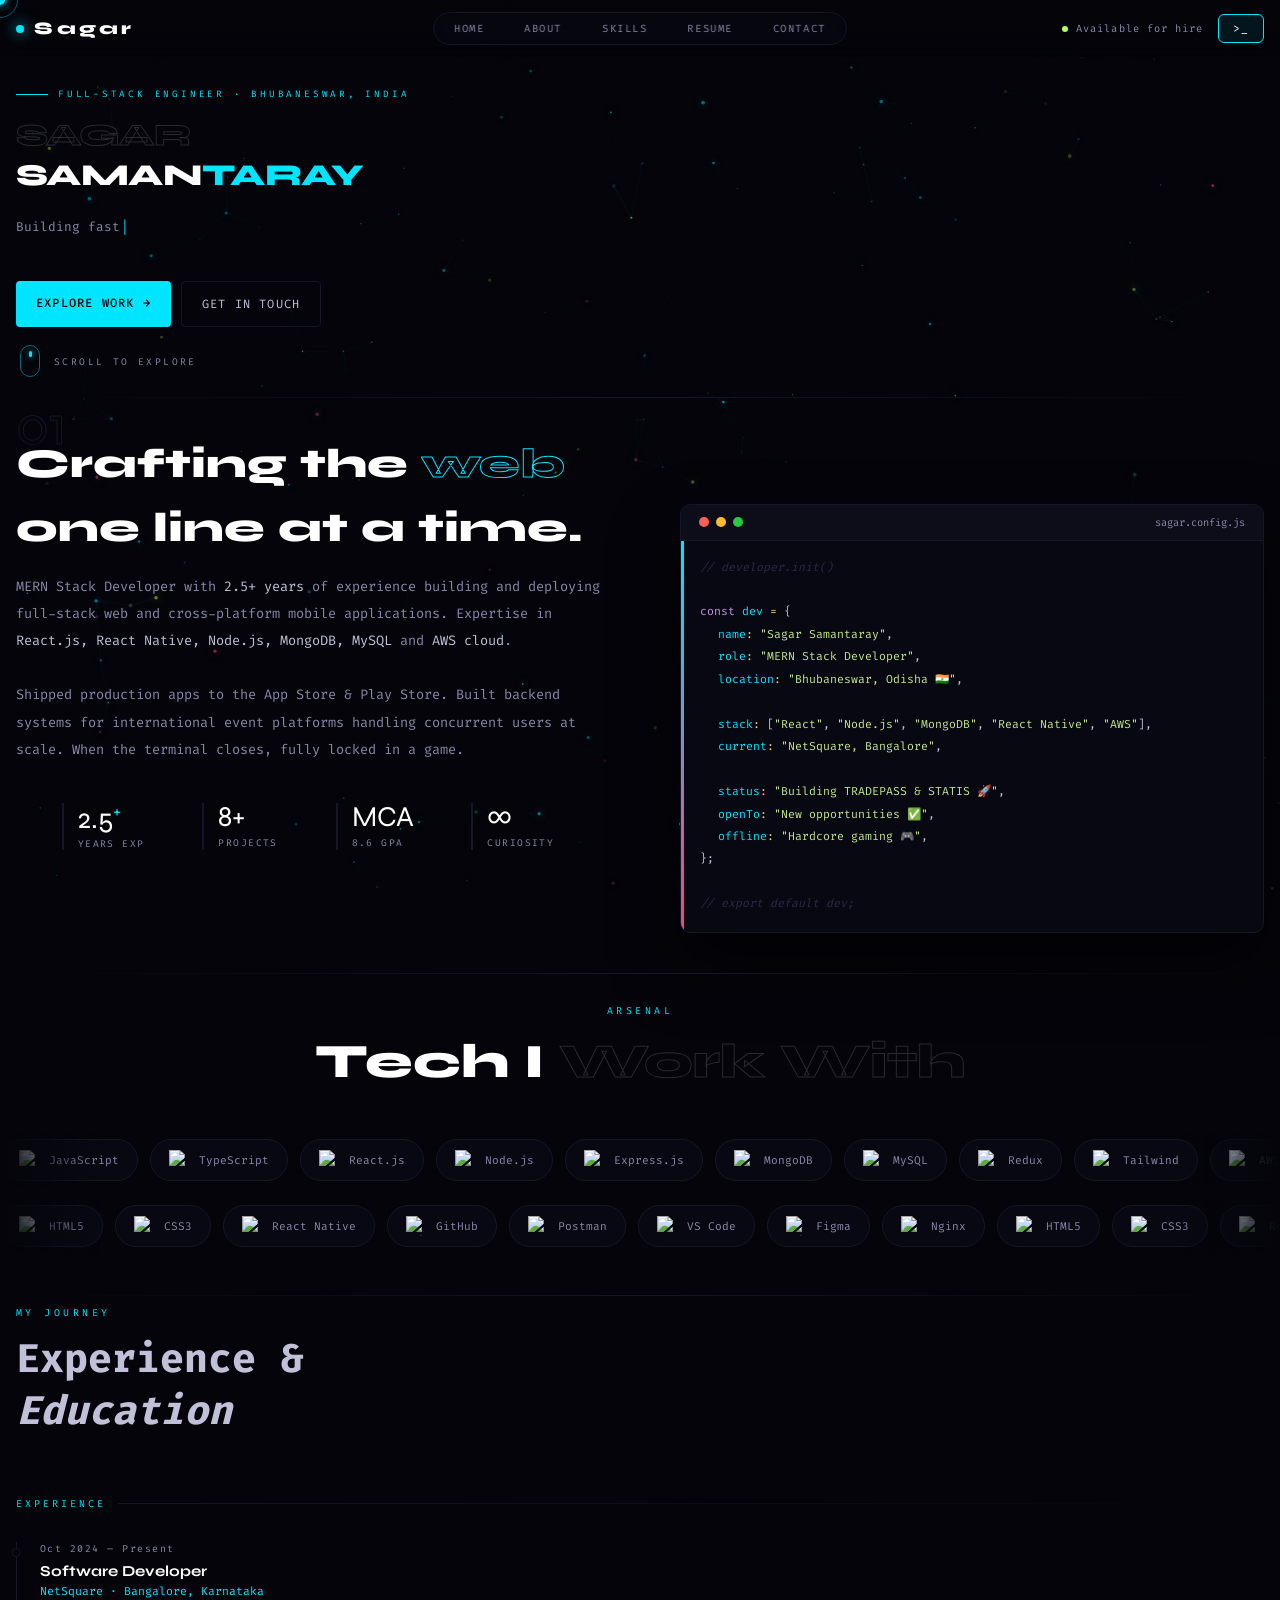
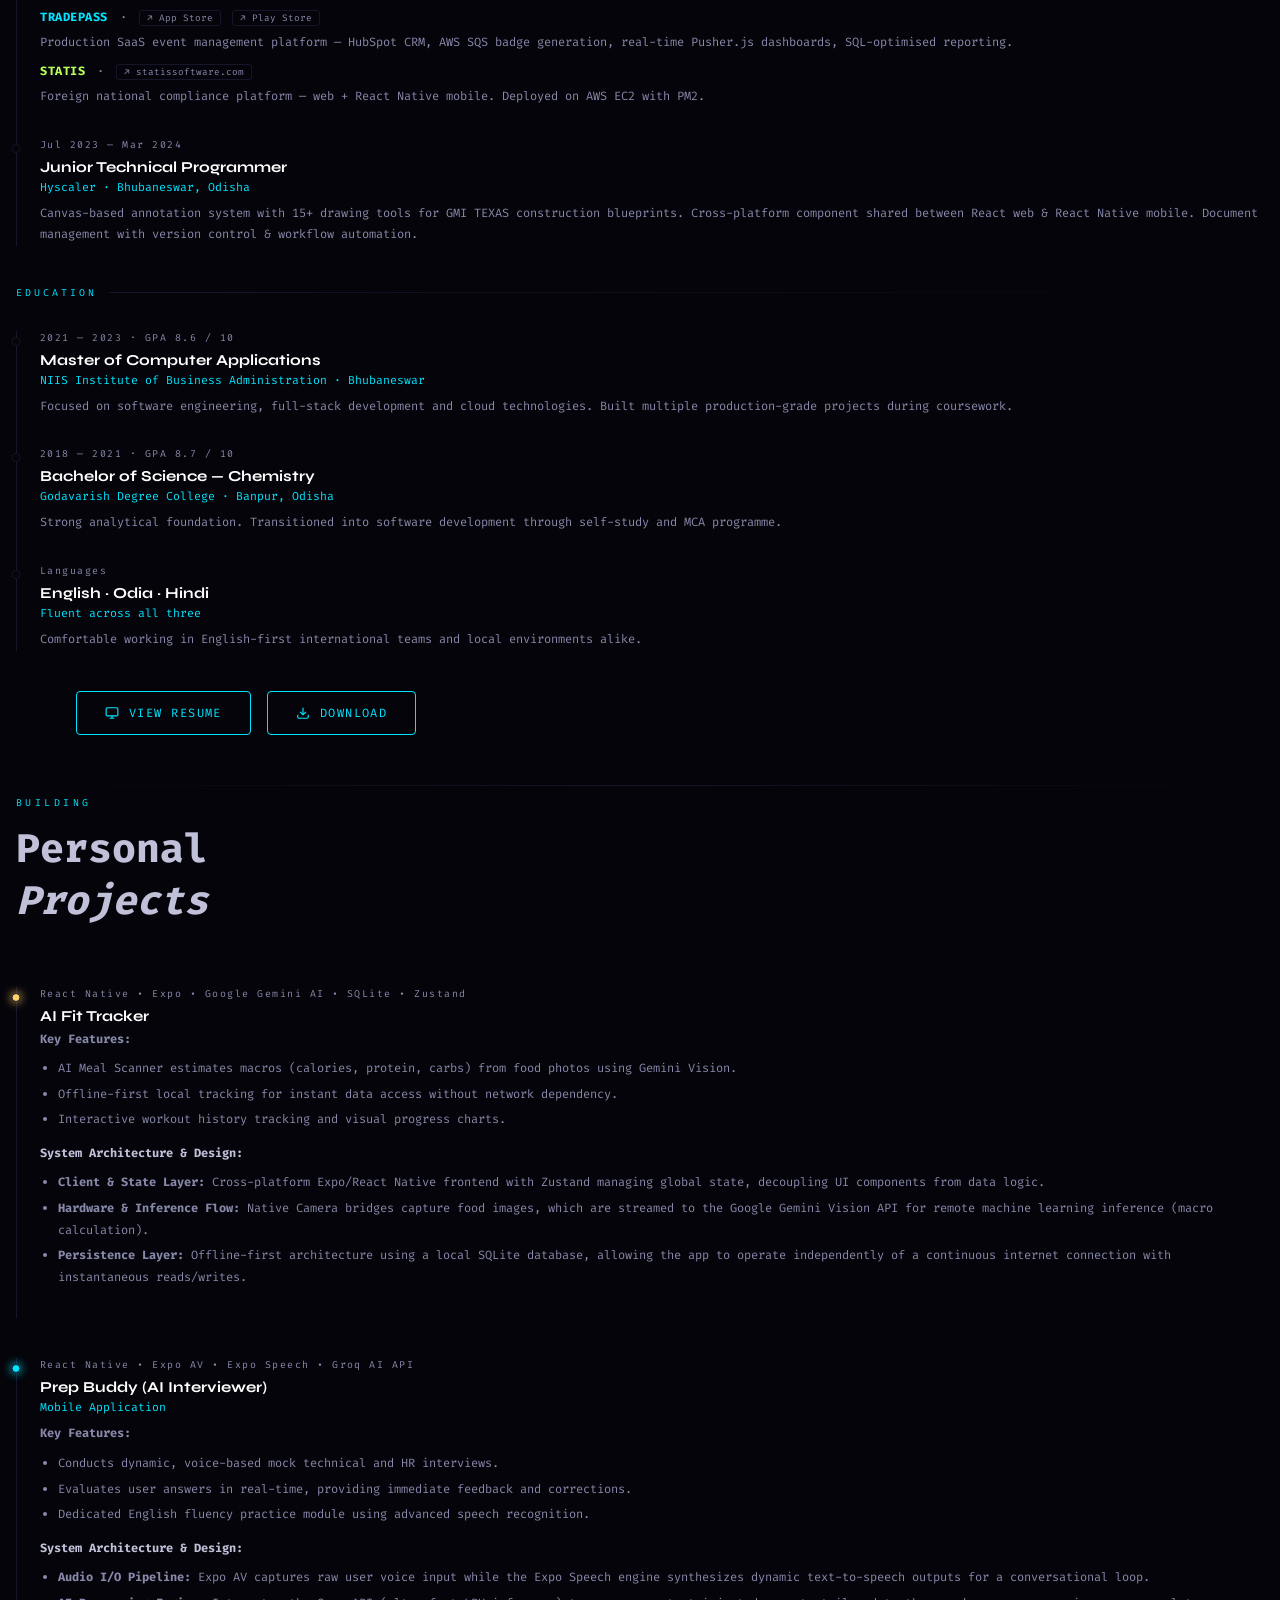
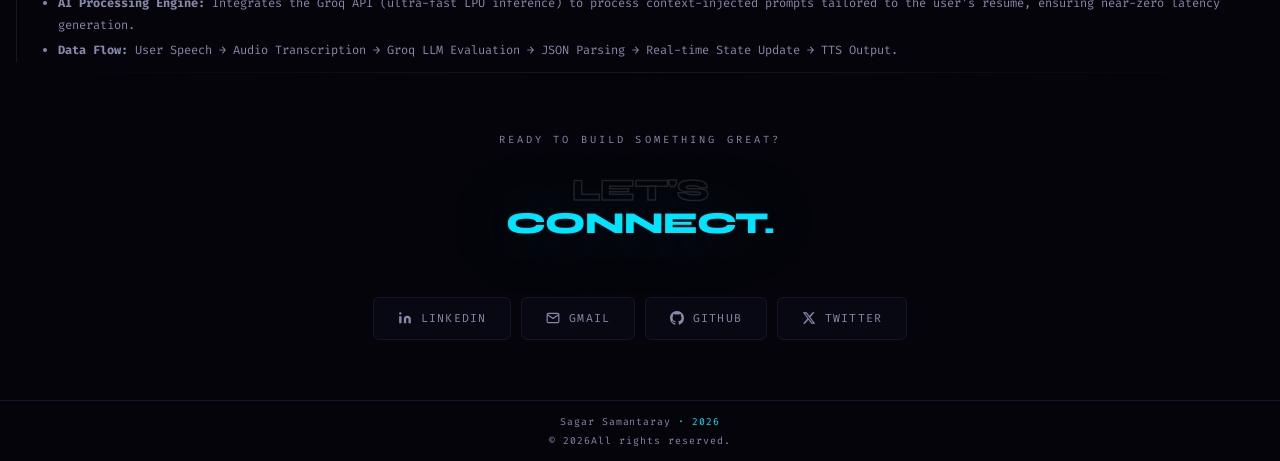
==== commit d2fdab0e: "deploy" ====
--- a/index.html
+++ b/index.html
@@ -47,7 +47,7 @@
     }
   ],
   "sameAs": [
-    "https://linkedin.com/in/sagars-samantaray",
+    "https://linkedin.com/in/sagar-samantaray",
     "https://github.com/sagars-samantaray",
     "https://twitter.com/sagar________"
   ]
@@ -116,4 +116,4 @@
       }
     }
   ]
-}</script><link rel="icon" type="image/x-icon" href="favicon.ico"><link rel="icon" type="image/png" sizes="32x32" href="favicon-32x32.png"><link rel="apple-touch-icon" sizes="180x180" href="apple-touch-icon.png"><link href="https://fonts.googleapis.com/css2?family=Syne:wght@400;600;700;800&family=Fira+Code:wght@300;400;500&display=swap" rel="stylesheet"/><link rel="stylesheet" href="_0x8B2E87.css"/><link rel="stylesheet" href="_0x6180D9.css"/><link rel="stylesheet" href="_0xA5B169.css"/><link rel="stylesheet" href="_0xCB6B82.css"/><link rel="stylesheet" href="_0x2A907B.css"/><link rel="stylesheet" href="_0xD206EE.css"/><link rel="stylesheet" href="_0x584BAA.css"/><link rel="stylesheet" href="_0x2DF1A7.css"/></head><body><div id="progress-bar"></div><canvas id="canvas-particles"></canvas><div id="cur"></div><div id="cur-ring"></div><div id="terminal-backdrop"></div><div id="terminal-overlay"><div class="_0x6719"><div class="_0x498a"><span class="_0x6ed9 _0x6204"></span><span class="_0x6ed9 _0x6207"></span><span class="_0x6ed9 _0x6206"></span></div><span class="_0x6386">sagar@portfolio — bash</span> <button id="term-close" aria-label="Close terminal">✕</button></div><div class="_0x7156" id="term-body"><div class="_0x4217" id="term-input-row"><span class="_0xc4a2">sagar@portfolio:~$</span> <input id="term-input" type="search" autocomplete="off" autocorrect="off" autocapitalize="none" spellcheck="false" data-lpignore="true" aria-label="Terminal input"/></div></div></div><div id="resume-modal" class="_0x6fd5" onclick="closeResume(event)"><div class="_0x4922"><div class="_0xcb5e"><span class="_0x8877"><svg width="13" height="13" viewBox="0 0 24 24" fill="none" stroke="currentColor" stroke-width="2"><path d="M14 2H6a2 2 0 00-2 2v16a2 2 0 002 2h12a2 2 0 002-2V8z"/><polyline points="14 2 14 8 20 8"/></svg> sagar_samantaray_resume.pdf</span><div class="_0xb923"><button class="_0xdab4" onclick="zoomOut()" title="Zoom Out">−</button> <span id="zoom-label" class="_0xba19">100%</span> <button class="_0xdab4" onclick="zoomIn()" title="Zoom In">+</button> <a href="https://drive.google.com/uc?export=download&id=1TMoIxOPAEXFIfVhJ-7Nk8hUGhQi1793G" target="_blank" class="_0xdab4 _0xdf91" title="Download"><svg width="12" height="12" viewBox="0 0 24 24" fill="none" stroke="currentColor" stroke-width="2.5"><path d="M21 15v4a2 2 0 01-2 2H5a2 2 0 01-2-2v-4"/><polyline points="7 10 12 15 17 10"/><line x1="12" y1="15" x2="12" y2="3"/></svg> </a><button class="_0xdab4 _0xeaaf" onclick="closeResume()" title="Close">✕</button></div></div><div class="_0xf0d3" id="resume-frame-wrap"><iframe id="resume-iframe" src="https://drive.google.com/file/d/1TMoIxOPAEXFIfVhJ-7Nk8hUGhQi1793G/preview" allow="autoplay" frameborder="0"></iframe></div></div></div><button id="terminal-fab" aria-label="Open terminal">&gt;_</button><div id="scroll-mouse"><div class="_0x86b5"><div class="_0x77f4"></div><div class="_0x776a" id="smouse-body"><div class="_0x6825"></div></div></div></div><div id="mobile-menu"><button id="close-menu-btn" onclick="closeMenu()" aria-label="Close Menu" style="position:absolute;top:24px;right:24px;background:0 0;border:none;font-size:2rem;color:var(--dim);z-index:201;cursor:pointer">&#10005;</button> <a href="#hero" onclick="closeMenu()">Home</a> <a href="#about" onclick="closeMenu()">About</a> <a href="#skills" onclick="closeMenu()">Skills</a> <a href="#resume" onclick="closeMenu()">Resume</a> <a href="#contact" onclick="closeMenu()">Contact</a></div><div id="content"><nav><div class="_0x232e"><div class="_0x133c"></div>Sagar</div><ul class="_0x68bb"><li><a href="#hero">Home</a></li><li><a href="#about">About</a></li><li><a href="#skills">Skills</a></li><li><a href="#resume">Resume</a></li><li><a href="#contact">Contact</a></li></ul><div class="_0x7d31"><a href="tel:+917205222672" style="text-decoration:none;color:inherit"><div class="_0xdda5"><div class="_0xdd37"></div>Available for hire</div></a><button id="terminal-btn" aria-label="Open terminal">&gt;_</button></div><button id="hamburger" onclick="toggleMenu()" aria-label="Menu"><span></span><span></span><span></span></button></nav><section id="hero"><div class="_0xd2aa">DEV</div><div class="_0xa40a"><div class="_0x9da9"></div>Full-Stack Engineer · Bhubaneswar, India</div><h1 class="_0x4b01"><span class="_0x36a2">SAGAR</span><br/><span class="_0x8e98">SAMAN</span><span class="_0x6f04">TARAY</span></h1><p class="_0xd8a9"><span id="typewriter"></span><span class="_0x4cda">|</span></p><div class="_0x81d3"><a href="#about" class="_0x0eb3 _0x43ae"><span>Explore Work →</span></a> <a href="mailto:sagars.samantaray@gmail.com" class="_0x0ebf _0x43ae">Get in Touch</a></div><div class="_0x1835"><div class="_0x95a2"><div class="_0xbf5a"></div></div><span class="_0x9d80">Scroll to explore</span></div></section><div class="_0x1efe"></div><section id="about"><div class="_0xa79a _0x70c1"><div class="_0x9c6b">01</div><h2 class="_0xdc53"><span class="_0x7c72">Crafting the</span> <span class="_0x910f"><em id="skill-word">web</em></span></h2></div><div class="about-left _0x70c1 _0x6dd0"><h2 class="_0x07c1">one line at a time.</h2><p class="_0x64d5">MERN Stack Developer with <b>2.5+ years</b> of experience building and deploying full-stack web and cross-platform mobile applications. Expertise in <b>React.js, React Native, Node.js, MongoDB, MySQL</b> and <b>AWS cloud</b>.<br/><br/>Shipped production apps to the App Store &amp; Play Store. Built backend systems for international event platforms handling concurrent users at scale. When the terminal closes, fully locked in a game.</p><div class="_0xf0c4"><div class="_0x35d7"><div class="_0x03b4">2.5<sup>+</sup></div><div class="_0x03b6">Years Exp</div></div><div class="_0x35d7"><div class="_0x03b4">8+</div><div class="_0x03b6">Projects</div></div><div class="_0x35d7"><div class="_0x03b4">MCA</div><div class="_0x03b6">8.6 GPA</div></div><div class="_0x35d7"><div class="_0x03b4">∞</div><div class="_0x03b6">Curiosity</div></div></div></div><div class="_0xb471 _0x70c1 _0x6dd3"><div class="_0x00b4"><div class="_0x6ee2 _0x4b13"></div><div class="_0x6ee2 _0x4b10"></div><div class="_0x6ee2 _0x4b11"></div><span class="_0x0503">sagar.config.js</span></div><div class="_0xcc3b"><div class="_0x7557"><span class="_0x0d89"></span></div><span class="_0x6e87 _0x6ee5">// developer.init()</span> <span class="_0x6e87">&nbsp;</span> <span class="_0x6e87"><span class="_0x6eed">const</span> <span class="_0x6ef0">dev</span> <span class="_0x6ef6">=</span> {</span> <span class="_0x6e87 _0x6f7d"><span class="_0x6ef0">name</span><span class="_0x6ef6">:</span> <span class="_0x6ef5">"Sagar Samantaray"</span>,</span> <span class="_0x6e87 _0x6f7d"><span class="_0x6ef0">role</span><span class="_0x6ef6">:</span> <span class="_0x6ef5">"MERN Stack Developer"</span>,</span> <span class="_0x6e87 _0x6f7d"><span class="_0x6ef0">location</span><span class="_0x6ef6">:</span> <span class="_0x6ef5">"Bhubaneswar, Odisha 🇮🇳"</span>,</span> <span class="_0x6e87">&nbsp;</span> <span class="_0x6e87 _0x6f7d"><span class="_0x6ef0">stack</span><span class="_0x6ef6">:</span> [<span class="_0x6ef5">"React"</span>, <span class="_0x6ef5">"Node.js"</span>, <span class="_0x6ef5">"MongoDB"</span>, <span class="_0x6ef5">"React Native"</span>, <span class="_0x6ef5">"AWS"</span>],</span> <span class="_0x6e87 _0x6f7d"><span class="_0x6ef0">current</span><span class="_0x6ef6">:</span> <span class="_0x6ef5">"NetSquare, Bangalore"</span>,</span> <span class="_0x6e87">&nbsp;</span> <span class="_0x6e87 _0x6f7d"><span class="_0x6ef0">status</span><span class="_0x6ef6">:</span> <span class="_0x6ef5">"Building TRADEPASS &amp; STATIS 🚀"</span>,</span> <span class="_0x6e87 _0x6f7d"><span class="_0x6ef0">openTo</span><span class="_0x6ef6">:</span> <span class="_0x6ef5">"New opportunities ✅"</span>,</span> <span class="_0x6e87 _0x6f7d"><span class="_0x6ef0">offline</span><span class="_0x6ef6">:</span> <span class="_0x6ef5">"Hardcore gaming 🎮"</span>,</span> <span class="_0x6e87">};</span> <span class="_0x6e87">&nbsp;</span> <span class="_0x6e87 _0x6ee5">// export default dev;</span></div></div></section><div class="_0x1efe"></div><section id="skills"><div class="_0xd481 _0x70c1"><span class="_0x62ef">Arsenal</span><h2 class="_0x1ae2">Tech I <span>Work With</span></h2></div><div class="_0xec26 _0x70c1 _0x6dd0"><div class="_0xb3fd"><div class="_0xf19c"><img src="https://skillicons.dev/icons?i=js&theme=dark" alt="JavaScript icon"/><span class="_0x0dd6">JavaScript</span></div><div class="_0xf19c"><img src="https://skillicons.dev/icons?i=ts&theme=dark" alt="TypeScript icon"/><span class="_0x0dd6">TypeScript</span></div><div class="_0xf19c"><img src="https://skillicons.dev/icons?i=react&theme=dark" alt="React icon"/><span class="_0x0dd6">React.js</span></div><div class="_0xf19c"><img src="https://skillicons.dev/icons?i=nodejs&theme=dark" alt="Node.js icon"/><span class="_0x0dd6">Node.js</span></div><div class="_0xf19c"><img src="https://skillicons.dev/icons?i=express&theme=dark" alt="Express.js icon"/><span class="_0x0dd6">Express.js</span></div><div class="_0xf19c"><img src="https://skillicons.dev/icons?i=mongodb&theme=dark" alt="MongoDB icon"/><span class="_0x0dd6">MongoDB</span></div><div class="_0xf19c"><img src="https://skillicons.dev/icons?i=mysql&theme=dark" alt="MySQL icon"/><span class="_0x0dd6">MySQL</span></div><div class="_0xf19c"><img src="https://skillicons.dev/icons?i=redux&theme=dark" alt="Redux icon"/><span class="_0x0dd6">Redux</span></div><div class="_0xf19c"><img src="https://skillicons.dev/icons?i=tailwind&theme=dark" alt="Tailwind CSS icon"/><span class="_0x0dd6">Tailwind</span></div><div class="_0xf19c"><img src="https://skillicons.dev/icons?i=aws&theme=dark" alt="AWS icon"/><span class="_0x0dd6">AWS</span></div><div class="_0xf19c"><img src="https://skillicons.dev/icons?i=linux&theme=dark" alt="Linux icon"/><span class="_0x0dd6">Linux</span></div><div class="_0xf19c"><img src="https://skillicons.dev/icons?i=git&theme=dark" alt="Git icon"/><span class="_0x0dd6">Git</span></div><div class="_0xf19c"><img src="https://skillicons.dev/icons?i=js&theme=dark" alt="JavaScript icon"/><span class="_0x0dd6">JavaScript</span></div><div class="_0xf19c"><img src="https://skillicons.dev/icons?i=ts&theme=dark" alt="TypeScript icon"/><span class="_0x0dd6">TypeScript</span></div><div class="_0xf19c"><img src="https://skillicons.dev/icons?i=react&theme=dark" alt="React icon"/><span class="_0x0dd6">React.js</span></div><div class="_0xf19c"><img src="https://skillicons.dev/icons?i=nodejs&theme=dark" alt="Node.js icon"/><span class="_0x0dd6">Node.js</span></div><div class="_0xf19c"><img src="https://skillicons.dev/icons?i=express&theme=dark" alt="Express.js icon"/><span class="_0x0dd6">Express.js</span></div><div class="_0xf19c"><img src="https://skillicons.dev/icons?i=mongodb&theme=dark" alt="MongoDB icon"/><span class="_0x0dd6">MongoDB</span></div><div class="_0xf19c"><img src="https://skillicons.dev/icons?i=mysql&theme=dark" alt="MySQL icon"/><span class="_0x0dd6">MySQL</span></div><div class="_0xf19c"><img src="https://skillicons.dev/icons?i=redux&theme=dark" alt="Redux icon"/><span class="_0x0dd6">Redux</span></div><div class="_0xf19c"><img src="https://skillicons.dev/icons?i=tailwind&theme=dark" alt="Tailwind CSS icon"/><span class="_0x0dd6">Tailwind</span></div><div class="_0xf19c"><img src="https://skillicons.dev/icons?i=aws&theme=dark" alt="AWS icon"/><span class="_0x0dd6">AWS</span></div><div class="_0xf19c"><img src="https://skillicons.dev/icons?i=linux&theme=dark" alt="Linux icon"/><span class="_0x0dd6">Linux</span></div><div class="_0xf19c"><img src="https://skillicons.dev/icons?i=git&theme=dark" alt="Git icon"/><span class="_0x0dd6">Git</span></div></div></div><div class="_0xec26 _0x70c1 _0x6dd3"><div class="_0xb3fd _0x8b64"><div class="_0xf19c"><img src="https://skillicons.dev/icons?i=html&theme=dark" alt="HTML5 icon"/><span class="_0x0dd6">HTML5</span></div><div class="_0xf19c"><img src="https://skillicons.dev/icons?i=css&theme=dark" alt="CSS3 icon"/><span class="_0x0dd6">CSS3</span></div><div class="_0xf19c"><img src="https://skillicons.dev/icons?i=react&theme=dark" alt="React icon"/><span class="_0x0dd6">React Native</span></div><div class="_0xf19c"><img src="https://skillicons.dev/icons?i=github&theme=dark" alt="GitHub icon"/><span class="_0x0dd6">GitHub</span></div><div class="_0xf19c"><img src="https://skillicons.dev/icons?i=postman&theme=dark" alt="Postman icon"/><span class="_0x0dd6">Postman</span></div><div class="_0xf19c"><img src="https://skillicons.dev/icons?i=vscode&theme=dark" alt="VS Code icon"/><span class="_0x0dd6">VS Code</span></div><div class="_0xf19c"><img src="https://skillicons.dev/icons?i=figma&theme=dark" alt="Figma icon"/><span class="_0x0dd6">Figma</span></div><div class="_0xf19c"><img src="https://skillicons.dev/icons?i=nginx&theme=dark" alt="Nginx icon"/><span class="_0x0dd6">Nginx</span></div><div class="_0xf19c"><img src="https://skillicons.dev/icons?i=html&theme=dark" alt="HTML5 icon"/><span class="_0x0dd6">HTML5</span></div><div class="_0xf19c"><img src="https://skillicons.dev/icons?i=css&theme=dark" alt="CSS3 icon"/><span class="_0x0dd6">CSS3</span></div><div class="_0xf19c"><img src="https://skillicons.dev/icons?i=react&theme=dark" alt="React icon"/><span class="_0x0dd6">React Native</span></div><div class="_0xf19c"><img src="https://skillicons.dev/icons?i=github&theme=dark" alt="GitHub icon"/><span class="_0x0dd6">GitHub</span></div><div class="_0xf19c"><img src="https://skillicons.dev/icons?i=postman&theme=dark" alt="Postman icon"/><span class="_0x0dd6">Postman</span></div><div class="_0xf19c"><img src="https://skillicons.dev/icons?i=vscode&theme=dark" alt="VS Code icon"/><span class="_0x0dd6">VS Code</span></div><div class="_0xf19c"><img src="https://skillicons.dev/icons?i=figma&theme=dark" alt="Figma icon"/><span class="_0x0dd6">Figma</span></div><div class="_0xf19c"><img src="https://skillicons.dev/icons?i=nginx&theme=dark" alt="Nginx icon"/><span class="_0x0dd6">Nginx</span></div></div></div></section><div class="_0x1efe"></div><section id="resume"><div class="_0x70c1"><span class="_0x62ef">My Journey</span><h2 class="_0x18d5">Experience &amp;<br/><em>Education</em></h2></div><div class="_0x9029"><div class="_0x70c1 _0x6dd0"><div class="_0x3d5c">Experience</div><div class="_0xb164"><div class="_0x1f3a"></div><div class="_0x2b3e">Oct 2024 — Present</div><div class="_0x6229">Software Developer</div><div class="_0x9fed">NetSquare · Bangalore, Karnataka</div><div class="_0x98f8"><div style="margin-bottom:3px"><a href="https://apps.apple.com/us/app/tradepass/id6752904218" target="_blank" style="color:var(--cyan);text-decoration:none;font-weight:700;letter-spacing:.5px">TRADEPASS</a> <span style="color:var(--dim);margin:0 5px">·</span> <a href="https://apps.apple.com/us/app/tradepass/id6752904218" target="_blank" style="color:var(--dim);text-decoration:none;font-size:.78em;border:1px solid var(--border);padding:1px 7px;border-radius:3px">↗ App Store</a> <a href="https://play.google.com/store/apps/details?id=com.tradepass.app" target="_blank" style="color:var(--dim);text-decoration:none;font-size:.78em;border:1px solid var(--border);padding:1px 7px;border-radius:3px;margin-left:4px">↗ Play Store</a></div><span style="color:var(--dim)">Production SaaS event management platform — HubSpot CRM, AWS SQS badge generation, real-time Pusher.js dashboards, SQL-optimised reporting.</span><div style="margin-top:8px;margin-bottom:3px"><a href="https://statissoftware.com/" target="_blank" style="color:var(--lime);text-decoration:none;font-weight:700;letter-spacing:.5px">STATIS</a> <span style="color:var(--dim);margin:0 5px">·</span> <a href="https://statissoftware.com/" target="_blank" style="color:var(--dim);text-decoration:none;font-size:.78em;border:1px solid var(--border);padding:1px 7px;border-radius:3px">↗ statissoftware.com</a></div><span style="color:var(--dim)">Foreign national compliance platform — web + React Native mobile. Deployed on AWS EC2 with PM2.</span></div></div><div class="_0xb164"><div class="_0x1f3a"></div><div class="_0x2b3e">Jul 2023 — Mar 2024</div><div class="_0x6229">Junior Technical Programmer</div><div class="_0x9fed">Hyscaler · Bhubaneswar, Odisha</div><div class="_0x98f8">Canvas-based annotation system with 15+ drawing tools for GMI TEXAS construction blueprints. Cross-platform component shared between React web &amp; React Native mobile. Document management with version control &amp; workflow automation.</div></div></div><div class="_0x70c1 _0x6dd3"><div class="_0x3d5c">Education</div><div class="_0xb164"><div class="_0x1f3a"></div><div class="_0x2b3e">2021 — 2023 · GPA 8.6 / 10</div><div class="_0x6229">Master of Computer Applications</div><div class="_0x9fed">NIIS Institute of Business Administration · Bhubaneswar</div><div class="_0x98f8">Focused on software engineering, full-stack development and cloud technologies. Built multiple production-grade projects during coursework.</div></div><div class="_0xb164"><div class="_0x1f3a"></div><div class="_0x2b3e">2018 — 2021 · GPA 8.7 / 10</div><div class="_0x6229">Bachelor of Science — Chemistry</div><div class="_0x9fed">Godavarish Degree College · Banpur, Odisha</div><div class="_0x98f8">Strong analytical foundation. Transitioned into software development through self-study and MCA programme.</div></div><div class="_0xb164"><div class="_0x1f3a"></div><div class="_0x2b3e">Languages</div><div class="_0x6229">English · Odia · Hindi</div><div class="_0x9fed">Fluent across all three</div><div class="_0x98f8">Comfortable working in English-first international teams and local environments alike.</div></div></div><div class="_0x047a _0x70c1 _0x6dd2"><button onclick="openResume()" class="_0x6965 _0x43ae"><svg width="14" height="14" viewBox="0 0 24 24" fill="none" stroke="currentColor" stroke-width="2"><rect x="2" y="3" width="20" height="14" rx="2"/><path d="M8 21h8M12 17v4"/></svg> <span>View Resume</span></button> <a href="https://drive.google.com/uc?export=download&id=1TMoIxOPAEXFIfVhJ-7Nk8hUGhQi1793G" target="_blank" class="_0x6965 _0x43ae" style="text-decoration:none"><svg width="14" height="14" viewBox="0 0 24 24" fill="none" stroke="currentColor" stroke-width="2"><path d="M21 15v4a2 2 0 01-2 2H5a2 2 0 01-2-2v-4"/><polyline points="7 10 12 15 17 10"/><line x1="12" y1="15" x2="12" y2="3"/></svg> <span>Download</span></a></div></div></section><div class="_0x1efe"></div><section id="projects"><div class="_0x70c1"><span class="_0x62ef">Building</span><h2 class="_0x18d5">Personal<br/><em>Projects</em></h2></div><div class="_0x9029" style="grid-template-columns:1fr"><div class="_0x70c1 _0x6dd0"><div class="_0xb164"><div class="_0x1f3a" style="background:var(--gold);box-shadow:0 0 10px var(--gold)"></div><div class="_0x2b3e">React Native • Expo • Google Gemini AI • SQLite • Zustand</div><div class="_0x6229" style="color:#fff">AI Fit Tracker</div><div class="_0x98f8"><div style="margin-bottom:8px"><strong>Key Features:</strong></div><ul style="margin-left:18px;margin-bottom:12px;color:var(--dim)"><li style="margin-bottom:4px">AI Meal Scanner estimates macros (calories, protein, carbs) from food photos using Gemini Vision.</li><li style="margin-bottom:4px">Offline-first local tracking for instant data access without network dependency.</li><li>Interactive workout history tracking and visual progress charts.</li></ul><div style="margin-bottom:8px;color:var(--text)"><strong>System Architecture & Design:</strong></div><ul style="margin-left:18px;color:var(--dim)"><li style="margin-bottom:4px"><strong>Client & State Layer:</strong> Cross-platform Expo/React Native frontend with Zustand managing global state, decoupling UI components from data logic.</li><li style="margin-bottom:4px"><strong>Hardware & Inference Flow:</strong> Native Camera bridges capture food images, which are streamed to the Google Gemini Vision API for remote machine learning inference (macro calculation).</li><li><strong>Persistence Layer:</strong> Offline-first architecture using a local SQLite database, allowing the app to operate independently of a continuous internet connection with instantaneous reads/writes.</li></ul></div></div><div class="_0xb164" style="margin-top:40px"><div class="_0x1f3a" style="background:var(--cyan);box-shadow:0 0 10px var(--cyan)"></div><div class="_0x2b3e">React Native • Expo AV • Expo Speech • Groq AI API</div><div class="_0x6229" style="color:#fff">Prep Buddy (AI Interviewer)</div><div class="_0x9fed">Mobile Application</div><div class="_0x98f8"><div style="margin-bottom:8px"><strong>Key Features:</strong></div><ul style="margin-left:18px;margin-bottom:12px;color:var(--dim)"><li style="margin-bottom:4px">Conducts dynamic, voice-based mock technical and HR interviews.</li><li style="margin-bottom:4px">Evaluates user answers in real-time, providing immediate feedback and corrections.</li><li>Dedicated English fluency practice module using advanced speech recognition.</li></ul><div style="margin-bottom:8px;color:var(--text)"><strong>System Architecture & Design:</strong></div><ul style="margin-left:18px;color:var(--dim)"><li style="margin-bottom:4px"><strong>Audio I/O Pipeline:</strong> Expo AV captures raw user voice input while the Expo Speech engine synthesizes dynamic text-to-speech outputs for a conversational loop.</li><li style="margin-bottom:4px"><strong>AI Processing Engine:</strong> Integrates the Groq API (ultra-fast LPU inference) to process context-injected prompts tailored to the user's resume, ensuring near-zero latency generation.</li><li><strong>Data Flow:</strong> User Speech → Audio Transcription → Groq LLM Evaluation → JSON Parsing → Real-time State Update → TTS Output.</li></ul></div></div></div></div></section><div class="_0x1efe"></div><section id="contact"><p class="_0x29af _0x70c1">Ready to build something great?</p><h2 class="_0xd9e0 _0x70c1 _0x6dd0"><span class="_0x36a2">LET'S</span> <span class="_0xc416">CONNECT.</span></h2><div class="_0x84cd _0x70c1 _0x6dd3"><a href="https://linkedin.com/in/sagars-samantaray" class="_0x907a _0x43ae" target="_blank"><svg width="14" height="14" viewBox="0 0 24 24" fill="currentColor"><path d="M16 8a6 6 0 016 6v7h-4v-7a2 2 0 00-4 0v7h-4v-7a6 6 0 016-6zM2 9h4v12H2z"/><circle cx="4" cy="4" r="2"/></svg> <span>LinkedIn</span> </a><a href="mailto:sagars.samantaray@gmail.com" class="_0x907a _0x43ae"><svg width="14" height="14" viewBox="0 0 24 24" fill="none" stroke="currentColor" stroke-width="2"><path d="M4 4h16c1.1 0 2 .9 2 2v12c0 1.1-.9 2-2 2H4c-1.1 0-2-.9-2-2V6c0-1.1.9-2 2-2z"/><polyline points="22,6 12,13 2,6"/></svg> <span>Gmail</span> </a><a href="https://github.com/sagars-samantaray" class="_0x907a _0x43ae" target="_blank"><svg width="14" height="14" viewBox="0 0 24 24" fill="currentColor"><path d="M12 0C5.37 0 0 5.37 0 12c0 5.31 3.435 9.795 8.205 11.385.6.105.825-.255.825-.57 0-.285-.015-1.23-.015-2.235-3.015.555-3.795-.735-4.035-1.41-.135-.345-.72-1.41-1.23-1.695-.42-.225-1.02-.78-.015-.795.945-.015 1.62.87 1.845 1.23 1.08 1.815 2.805 1.305 3.495.99.105-.78.42-1.305.765-1.605-2.67-.3-5.46-1.335-5.46-5.925 0-1.305.465-2.385 1.23-3.225-.12-.3-.54-1.53.12-3.18 0 0 1.005-.315 3.3 1.23.96-.27 1.98-.405 3-.405s2.04.135 3 .405c2.295-1.56 3.3-1.23 3.3-1.23.66 1.65.24 2.88.12 3.18.765.84 1.23 1.905 1.23 3.225 0 4.605-2.805 5.625-5.475 5.925.435.375.81 1.095.81 2.22 0 1.605-.015 2.895-.015 3.3 0 .315.225.69.825.57A12.02 12.02 0 0024 12c0-6.63-5.37-12-12-12z"/></svg> <span>GitHub</span> </a><a href="https://twitter.com/sagar________" class="_0x907a _0x43ae" target="_blank"><svg width="14" height="14" viewBox="0 0 24 24" fill="currentColor"><path d="M18.244 2.25h3.308l-7.227 8.26 8.502 11.24H16.17l-5.214-6.817L4.99 21.75H1.68l7.73-8.835L1.254 2.25H8.08l4.713 6.231zm-1.161 17.52h1.833L7.084 4.126H5.117z"/></svg> <span>Twitter</span></a></div></section><footer><div class="_0x66a1">Sagar Samantaray <span>·</span> <span id="footer-year"></span><script>document.getElementById("footer-year").textContent=(new Date).getFullYear()</script></div><div class="_0x66bf">© <span id="footer-year2"></span><script>document.getElementById("footer-year2").textContent=(new Date).getFullYear()</script>All rights reserved.</div></footer></div><script src="_0xD21034.js" defer="defer"></script></body></html>+}</script><link rel="icon" type="image/x-icon" href="favicon.ico"><link rel="icon" type="image/png" sizes="32x32" href="favicon-32x32.png"><link rel="apple-touch-icon" sizes="180x180" href="apple-touch-icon.png"><link href="https://fonts.googleapis.com/css2?family=Syne:wght@400;600;700;800&family=Fira+Code:wght@300;400;500&display=swap" rel="stylesheet"/><link rel="stylesheet" href="_0xD27CFE.css"/><link rel="stylesheet" href="_0x60A9A7.css"/><link rel="stylesheet" href="_0x4FFDD7.css"/><link rel="stylesheet" href="_0x4D66B4.css"/><link rel="stylesheet" href="_0x0BF1A6.css"/><link rel="stylesheet" href="_0xDA25F5.css"/><link rel="stylesheet" href="_0x63B32E.css"/><link rel="stylesheet" href="_0xD592E9.css"/></head><body><div id="progress-bar"></div><canvas id="canvas-particles"></canvas><div id="cur"></div><div id="cur-ring"></div><div id="terminal-backdrop"></div><div id="terminal-overlay"><div class="_0x6719"><div class="_0x498a"><span class="_0x6ed9 _0x6204"></span><span class="_0x6ed9 _0x6207"></span><span class="_0x6ed9 _0x6206"></span></div><span class="_0x6386">sagar@portfolio — bash</span> <button id="term-close" aria-label="Close terminal">✕</button></div><div class="_0x7156" id="term-body"><div class="_0x4217" id="term-input-row"><span class="_0xc4a2">sagar@portfolio:~$</span> <input id="term-input" type="search" autocomplete="off" autocorrect="off" autocapitalize="none" spellcheck="false" data-lpignore="true" aria-label="Terminal input"/></div></div></div><div id="resume-modal" class="_0x6fd5" onclick="closeResume(event)"><div class="_0x4922"><div class="_0xcb5e"><span class="_0x8877"><svg width="13" height="13" viewBox="0 0 24 24" fill="none" stroke="currentColor" stroke-width="2"><path d="M14 2H6a2 2 0 00-2 2v16a2 2 0 002 2h12a2 2 0 002-2V8z"/><polyline points="14 2 14 8 20 8"/></svg> sagar_samantaray_resume.pdf</span><div class="_0xb923"><button class="_0xdab4" onclick="zoomOut()" title="Zoom Out">−</button> <span id="zoom-label" class="_0xba19">100%</span> <button class="_0xdab4" onclick="zoomIn()" title="Zoom In">+</button> <a href="https://drive.google.com/uc?export=download&id=1TMoIxOPAEXFIfVhJ-7Nk8hUGhQi1793G" target="_blank" class="_0xdab4 _0xdf91" title="Download"><svg width="12" height="12" viewBox="0 0 24 24" fill="none" stroke="currentColor" stroke-width="2.5"><path d="M21 15v4a2 2 0 01-2 2H5a2 2 0 01-2-2v-4"/><polyline points="7 10 12 15 17 10"/><line x1="12" y1="15" x2="12" y2="3"/></svg> </a><button class="_0xdab4 _0xeaaf" onclick="closeResume()" title="Close">✕</button></div></div><div class="_0xf0d3" id="resume-frame-wrap"><iframe id="resume-iframe" src="https://drive.google.com/file/d/1TMoIxOPAEXFIfVhJ-7Nk8hUGhQi1793G/preview" allow="autoplay" frameborder="0"></iframe></div></div></div><button id="terminal-fab" aria-label="Open terminal">&gt;_</button><div id="scroll-mouse"><div class="_0x86b5"><div class="_0x77f4"></div><div class="_0x776a" id="smouse-body"><div class="_0x6825"></div></div></div></div><div id="mobile-menu"><button id="close-menu-btn" onclick="closeMenu()" aria-label="Close Menu" style="position:absolute;top:24px;right:24px;background:0 0;border:none;font-size:2rem;color:var(--dim);z-index:201;cursor:pointer">&#10005;</button> <a href="#hero" onclick="closeMenu()">Home</a> <a href="#about" onclick="closeMenu()">About</a> <a href="#skills" onclick="closeMenu()">Skills</a> <a href="#resume" onclick="closeMenu()">Resume</a> <a href="#contact" onclick="closeMenu()">Contact</a></div><div id="content"><nav><div class="_0x232e"><div class="_0x133c"></div>Sagar</div><ul class="_0x68bb"><li><a href="#hero">Home</a></li><li><a href="#about">About</a></li><li><a href="#skills">Skills</a></li><li><a href="#resume">Resume</a></li><li><a href="#contact">Contact</a></li></ul><div class="_0x7d31"><a href="tel:+917205222672" style="text-decoration:none;color:inherit"><div class="_0xdda5"><div class="_0xdd37"></div>Available for hire</div></a><button id="terminal-btn" aria-label="Open terminal">&gt;_</button></div><button id="hamburger" onclick="toggleMenu()" aria-label="Menu"><span></span><span></span><span></span></button></nav><section id="hero"><div class="_0xd2aa">DEV</div><div class="_0xa40a"><div class="_0x9da9"></div>Full-Stack Engineer · Bhubaneswar, India</div><h1 class="_0x4b01"><span class="_0x36a2">SAGAR</span><br/><span class="_0x8e98">SAMAN</span><span class="_0x6f04">TARAY</span></h1><p class="_0xd8a9"><span id="typewriter"></span><span class="_0x4cda">|</span></p><div class="_0x81d3"><a href="#about" class="_0x0eb3 _0x43ae"><span>Explore Work →</span></a> <a href="mailto:sagars.samantaray@gmail.com" class="_0x0ebf _0x43ae">Get in Touch</a></div><div class="_0x1835"><div class="_0x95a2"><div class="_0xbf5a"></div></div><span class="_0x9d80">Scroll to explore</span></div></section><div class="_0x1efe"></div><section id="about"><div class="_0xa79a _0x70c1"><div class="_0x9c6b">01</div><h2 class="_0xdc53"><span class="_0x7c72">Crafting the</span> <span class="_0x910f"><em id="skill-word">web</em></span></h2></div><div class="about-left _0x70c1 _0x6dd0"><h2 class="_0x07c1">one line at a time.</h2><p class="_0x64d5">MERN Stack Developer with <b>2.5+ years</b> of experience building and deploying full-stack web and cross-platform mobile applications. Expertise in <b>React.js, React Native, Node.js, MongoDB, MySQL</b> and <b>AWS cloud</b>.<br/><br/>Shipped production apps to the App Store &amp; Play Store. Built backend systems for international event platforms handling concurrent users at scale. When the terminal closes, fully locked in a game.</p><div class="_0xf0c4"><div class="_0x35d7"><div class="_0x03b4">2.5<sup>+</sup></div><div class="_0x03b6">Years Exp</div></div><div class="_0x35d7"><div class="_0x03b4">8+</div><div class="_0x03b6">Projects</div></div><div class="_0x35d7"><div class="_0x03b4">MCA</div><div class="_0x03b6">8.6 GPA</div></div><div class="_0x35d7"><div class="_0x03b4">∞</div><div class="_0x03b6">Curiosity</div></div></div></div><div class="_0xb471 _0x70c1 _0x6dd3"><div class="_0x00b4"><div class="_0x6ee2 _0x4b13"></div><div class="_0x6ee2 _0x4b10"></div><div class="_0x6ee2 _0x4b11"></div><span class="_0x0503">sagar.config.js</span></div><div class="_0xcc3b"><div class="_0x7557"><span class="_0x0d89"></span></div><span class="_0x6e87 _0x6ee5">// developer.init()</span> <span class="_0x6e87">&nbsp;</span> <span class="_0x6e87"><span class="_0x6eed">const</span> <span class="_0x6ef0">dev</span> <span class="_0x6ef6">=</span> {</span> <span class="_0x6e87 _0x6f7d"><span class="_0x6ef0">name</span><span class="_0x6ef6">:</span> <span class="_0x6ef5">"Sagar Samantaray"</span>,</span> <span class="_0x6e87 _0x6f7d"><span class="_0x6ef0">role</span><span class="_0x6ef6">:</span> <span class="_0x6ef5">"MERN Stack Developer"</span>,</span> <span class="_0x6e87 _0x6f7d"><span class="_0x6ef0">location</span><span class="_0x6ef6">:</span> <span class="_0x6ef5">"Bhubaneswar, Odisha 🇮🇳"</span>,</span> <span class="_0x6e87">&nbsp;</span> <span class="_0x6e87 _0x6f7d"><span class="_0x6ef0">stack</span><span class="_0x6ef6">:</span> [<span class="_0x6ef5">"React"</span>, <span class="_0x6ef5">"Node.js"</span>, <span class="_0x6ef5">"MongoDB"</span>, <span class="_0x6ef5">"React Native"</span>, <span class="_0x6ef5">"AWS"</span>],</span> <span class="_0x6e87 _0x6f7d"><span class="_0x6ef0">current</span><span class="_0x6ef6">:</span> <span class="_0x6ef5">"NetSquare, Bangalore"</span>,</span> <span class="_0x6e87">&nbsp;</span> <span class="_0x6e87 _0x6f7d"><span class="_0x6ef0">status</span><span class="_0x6ef6">:</span> <span class="_0x6ef5">"Building TRADEPASS &amp; STATIS 🚀"</span>,</span> <span class="_0x6e87 _0x6f7d"><span class="_0x6ef0">openTo</span><span class="_0x6ef6">:</span> <span class="_0x6ef5">"New opportunities ✅"</span>,</span> <span class="_0x6e87 _0x6f7d"><span class="_0x6ef0">offline</span><span class="_0x6ef6">:</span> <span class="_0x6ef5">"Hardcore gaming 🎮"</span>,</span> <span class="_0x6e87">};</span> <span class="_0x6e87">&nbsp;</span> <span class="_0x6e87 _0x6ee5">// export default dev;</span></div></div></section><div class="_0x1efe"></div><section id="skills"><div class="_0xd481 _0x70c1"><span class="_0x62ef">Arsenal</span><h2 class="_0x1ae2">Tech I <span>Work With</span></h2></div><div class="_0xec26 _0x70c1 _0x6dd0"><div class="_0xb3fd"><div class="_0xf19c"><img src="https://skillicons.dev/icons?i=js&theme=dark" alt="JavaScript icon"/><span class="_0x0dd6">JavaScript</span></div><div class="_0xf19c"><img src="https://skillicons.dev/icons?i=ts&theme=dark" alt="TypeScript icon"/><span class="_0x0dd6">TypeScript</span></div><div class="_0xf19c"><img src="https://skillicons.dev/icons?i=react&theme=dark" alt="React icon"/><span class="_0x0dd6">React.js</span></div><div class="_0xf19c"><img src="https://skillicons.dev/icons?i=nodejs&theme=dark" alt="Node.js icon"/><span class="_0x0dd6">Node.js</span></div><div class="_0xf19c"><img src="https://skillicons.dev/icons?i=express&theme=dark" alt="Express.js icon"/><span class="_0x0dd6">Express.js</span></div><div class="_0xf19c"><img src="https://skillicons.dev/icons?i=mongodb&theme=dark" alt="MongoDB icon"/><span class="_0x0dd6">MongoDB</span></div><div class="_0xf19c"><img src="https://skillicons.dev/icons?i=mysql&theme=dark" alt="MySQL icon"/><span class="_0x0dd6">MySQL</span></div><div class="_0xf19c"><img src="https://skillicons.dev/icons?i=redux&theme=dark" alt="Redux icon"/><span class="_0x0dd6">Redux</span></div><div class="_0xf19c"><img src="https://skillicons.dev/icons?i=tailwind&theme=dark" alt="Tailwind CSS icon"/><span class="_0x0dd6">Tailwind</span></div><div class="_0xf19c"><img src="https://skillicons.dev/icons?i=aws&theme=dark" alt="AWS icon"/><span class="_0x0dd6">AWS</span></div><div class="_0xf19c"><img src="https://skillicons.dev/icons?i=linux&theme=dark" alt="Linux icon"/><span class="_0x0dd6">Linux</span></div><div class="_0xf19c"><img src="https://skillicons.dev/icons?i=git&theme=dark" alt="Git icon"/><span class="_0x0dd6">Git</span></div><div class="_0xf19c"><img src="https://skillicons.dev/icons?i=js&theme=dark" alt="JavaScript icon"/><span class="_0x0dd6">JavaScript</span></div><div class="_0xf19c"><img src="https://skillicons.dev/icons?i=ts&theme=dark" alt="TypeScript icon"/><span class="_0x0dd6">TypeScript</span></div><div class="_0xf19c"><img src="https://skillicons.dev/icons?i=react&theme=dark" alt="React icon"/><span class="_0x0dd6">React.js</span></div><div class="_0xf19c"><img src="https://skillicons.dev/icons?i=nodejs&theme=dark" alt="Node.js icon"/><span class="_0x0dd6">Node.js</span></div><div class="_0xf19c"><img src="https://skillicons.dev/icons?i=express&theme=dark" alt="Express.js icon"/><span class="_0x0dd6">Express.js</span></div><div class="_0xf19c"><img src="https://skillicons.dev/icons?i=mongodb&theme=dark" alt="MongoDB icon"/><span class="_0x0dd6">MongoDB</span></div><div class="_0xf19c"><img src="https://skillicons.dev/icons?i=mysql&theme=dark" alt="MySQL icon"/><span class="_0x0dd6">MySQL</span></div><div class="_0xf19c"><img src="https://skillicons.dev/icons?i=redux&theme=dark" alt="Redux icon"/><span class="_0x0dd6">Redux</span></div><div class="_0xf19c"><img src="https://skillicons.dev/icons?i=tailwind&theme=dark" alt="Tailwind CSS icon"/><span class="_0x0dd6">Tailwind</span></div><div class="_0xf19c"><img src="https://skillicons.dev/icons?i=aws&theme=dark" alt="AWS icon"/><span class="_0x0dd6">AWS</span></div><div class="_0xf19c"><img src="https://skillicons.dev/icons?i=linux&theme=dark" alt="Linux icon"/><span class="_0x0dd6">Linux</span></div><div class="_0xf19c"><img src="https://skillicons.dev/icons?i=git&theme=dark" alt="Git icon"/><span class="_0x0dd6">Git</span></div></div></div><div class="_0xec26 _0x70c1 _0x6dd3"><div class="_0xb3fd _0x8b64"><div class="_0xf19c"><img src="https://skillicons.dev/icons?i=html&theme=dark" alt="HTML5 icon"/><span class="_0x0dd6">HTML5</span></div><div class="_0xf19c"><img src="https://skillicons.dev/icons?i=css&theme=dark" alt="CSS3 icon"/><span class="_0x0dd6">CSS3</span></div><div class="_0xf19c"><img src="https://skillicons.dev/icons?i=react&theme=dark" alt="React icon"/><span class="_0x0dd6">React Native</span></div><div class="_0xf19c"><img src="https://skillicons.dev/icons?i=github&theme=dark" alt="GitHub icon"/><span class="_0x0dd6">GitHub</span></div><div class="_0xf19c"><img src="https://skillicons.dev/icons?i=postman&theme=dark" alt="Postman icon"/><span class="_0x0dd6">Postman</span></div><div class="_0xf19c"><img src="https://skillicons.dev/icons?i=vscode&theme=dark" alt="VS Code icon"/><span class="_0x0dd6">VS Code</span></div><div class="_0xf19c"><img src="https://skillicons.dev/icons?i=figma&theme=dark" alt="Figma icon"/><span class="_0x0dd6">Figma</span></div><div class="_0xf19c"><img src="https://skillicons.dev/icons?i=nginx&theme=dark" alt="Nginx icon"/><span class="_0x0dd6">Nginx</span></div><div class="_0xf19c"><img src="https://skillicons.dev/icons?i=html&theme=dark" alt="HTML5 icon"/><span class="_0x0dd6">HTML5</span></div><div class="_0xf19c"><img src="https://skillicons.dev/icons?i=css&theme=dark" alt="CSS3 icon"/><span class="_0x0dd6">CSS3</span></div><div class="_0xf19c"><img src="https://skillicons.dev/icons?i=react&theme=dark" alt="React icon"/><span class="_0x0dd6">React Native</span></div><div class="_0xf19c"><img src="https://skillicons.dev/icons?i=github&theme=dark" alt="GitHub icon"/><span class="_0x0dd6">GitHub</span></div><div class="_0xf19c"><img src="https://skillicons.dev/icons?i=postman&theme=dark" alt="Postman icon"/><span class="_0x0dd6">Postman</span></div><div class="_0xf19c"><img src="https://skillicons.dev/icons?i=vscode&theme=dark" alt="VS Code icon"/><span class="_0x0dd6">VS Code</span></div><div class="_0xf19c"><img src="https://skillicons.dev/icons?i=figma&theme=dark" alt="Figma icon"/><span class="_0x0dd6">Figma</span></div><div class="_0xf19c"><img src="https://skillicons.dev/icons?i=nginx&theme=dark" alt="Nginx icon"/><span class="_0x0dd6">Nginx</span></div></div></div></section><div class="_0x1efe"></div><section id="resume"><div class="_0x70c1"><span class="_0x62ef">My Journey</span><h2 class="_0x18d5">Experience &amp;<br/><em>Education</em></h2></div><div class="_0x9029"><div class="_0x70c1 _0x6dd0"><div class="_0x3d5c">Experience</div><div class="_0xb164"><div class="_0x1f3a"></div><div class="_0x2b3e">Oct 2024 — Present</div><div class="_0x6229">Software Developer</div><div class="_0x9fed">NetSquare · Bangalore, Karnataka</div><div class="_0x98f8"><div style="margin-bottom:3px"><a href="https://apps.apple.com/us/app/tradepass/id6752904218" target="_blank" style="color:var(--cyan);text-decoration:none;font-weight:700;letter-spacing:.5px">TRADEPASS</a> <span style="color:var(--dim);margin:0 5px">·</span> <a href="https://apps.apple.com/us/app/tradepass/id6752904218" target="_blank" style="color:var(--dim);text-decoration:none;font-size:.78em;border:1px solid var(--border);padding:1px 7px;border-radius:3px">↗ App Store</a> <a href="https://play.google.com/store/apps/details?id=com.tradepass.app" target="_blank" style="color:var(--dim);text-decoration:none;font-size:.78em;border:1px solid var(--border);padding:1px 7px;border-radius:3px;margin-left:4px">↗ Play Store</a></div><span style="color:var(--dim)">Production SaaS event management platform — HubSpot CRM, AWS SQS badge generation, real-time Pusher.js dashboards, SQL-optimised reporting.</span><div style="margin-top:8px;margin-bottom:3px"><a href="https://statissoftware.com/" target="_blank" style="color:var(--lime);text-decoration:none;font-weight:700;letter-spacing:.5px">STATIS</a> <span style="color:var(--dim);margin:0 5px">·</span> <a href="https://statissoftware.com/" target="_blank" style="color:var(--dim);text-decoration:none;font-size:.78em;border:1px solid var(--border);padding:1px 7px;border-radius:3px">↗ statissoftware.com</a></div><span style="color:var(--dim)">Foreign national compliance platform — web + React Native mobile. Deployed on AWS EC2 with PM2.</span></div></div><div class="_0xb164"><div class="_0x1f3a"></div><div class="_0x2b3e">Jul 2023 — Mar 2024</div><div class="_0x6229">Junior Technical Programmer</div><div class="_0x9fed">Hyscaler · Bhubaneswar, Odisha</div><div class="_0x98f8">Canvas-based annotation system with 15+ drawing tools for GMI TEXAS construction blueprints. Cross-platform component shared between React web &amp; React Native mobile. Document management with version control &amp; workflow automation.</div></div></div><div class="_0x70c1 _0x6dd3"><div class="_0x3d5c">Education</div><div class="_0xb164"><div class="_0x1f3a"></div><div class="_0x2b3e">2021 — 2023 · GPA 8.6 / 10</div><div class="_0x6229">Master of Computer Applications</div><div class="_0x9fed">NIIS Institute of Business Administration · Bhubaneswar</div><div class="_0x98f8">Focused on software engineering, full-stack development and cloud technologies. Built multiple production-grade projects during coursework.</div></div><div class="_0xb164"><div class="_0x1f3a"></div><div class="_0x2b3e">2018 — 2021 · GPA 8.7 / 10</div><div class="_0x6229">Bachelor of Science — Chemistry</div><div class="_0x9fed">Godavarish Degree College · Banpur, Odisha</div><div class="_0x98f8">Strong analytical foundation. Transitioned into software development through self-study and MCA programme.</div></div><div class="_0xb164"><div class="_0x1f3a"></div><div class="_0x2b3e">Languages</div><div class="_0x6229">English · Odia · Hindi</div><div class="_0x9fed">Fluent across all three</div><div class="_0x98f8">Comfortable working in English-first international teams and local environments alike.</div></div></div><div class="_0x047a _0x70c1 _0x6dd2"><button onclick="openResume()" class="_0x6965 _0x43ae"><svg width="14" height="14" viewBox="0 0 24 24" fill="none" stroke="currentColor" stroke-width="2"><rect x="2" y="3" width="20" height="14" rx="2"/><path d="M8 21h8M12 17v4"/></svg> <span>View Resume</span></button> <a href="https://drive.google.com/uc?export=download&id=1TMoIxOPAEXFIfVhJ-7Nk8hUGhQi1793G" target="_blank" class="_0x6965 _0x43ae" style="text-decoration:none"><svg width="14" height="14" viewBox="0 0 24 24" fill="none" stroke="currentColor" stroke-width="2"><path d="M21 15v4a2 2 0 01-2 2H5a2 2 0 01-2-2v-4"/><polyline points="7 10 12 15 17 10"/><line x1="12" y1="15" x2="12" y2="3"/></svg> <span>Download</span></a></div></div></section><div class="_0x1efe"></div><section id="projects"><div class="_0x70c1"><span class="_0x62ef">Building</span><h2 class="_0x18d5">Personal<br/><em>Projects</em></h2></div><div class="_0x9029" style="grid-template-columns:1fr"><div class="_0x70c1 _0x6dd0"><div class="_0xb164"><div class="_0x1f3a" style="background:var(--gold);box-shadow:0 0 10px var(--gold)"></div><div class="_0x2b3e">React Native • Expo • Google Gemini AI • SQLite • Zustand</div><div class="_0x6229" style="color:#fff">AI Fit Tracker</div><div class="_0x98f8"><div style="margin-bottom:8px"><strong>Key Features:</strong></div><ul style="margin-left:18px;margin-bottom:12px;color:var(--dim)"><li style="margin-bottom:4px">AI Meal Scanner estimates macros (calories, protein, carbs) from food photos using Gemini Vision.</li><li style="margin-bottom:4px">Offline-first local tracking for instant data access without network dependency.</li><li>Interactive workout history tracking and visual progress charts.</li></ul><div style="margin-bottom:8px;color:var(--text)"><strong>System Architecture & Design:</strong></div><ul style="margin-left:18px;color:var(--dim)"><li style="margin-bottom:4px"><strong>Client & State Layer:</strong> Cross-platform Expo/React Native frontend with Zustand managing global state, decoupling UI components from data logic.</li><li style="margin-bottom:4px"><strong>Hardware & Inference Flow:</strong> Native Camera bridges capture food images, which are streamed to the Google Gemini Vision API for remote machine learning inference (macro calculation).</li><li><strong>Persistence Layer:</strong> Offline-first architecture using a local SQLite database, allowing the app to operate independently of a continuous internet connection with instantaneous reads/writes.</li></ul></div></div><div class="_0xb164" style="margin-top:40px"><div class="_0x1f3a" style="background:var(--cyan);box-shadow:0 0 10px var(--cyan)"></div><div class="_0x2b3e">React Native • Expo AV • Expo Speech • Groq AI API</div><div class="_0x6229" style="color:#fff">Prep Buddy (AI Interviewer)</div><div class="_0x9fed">Mobile Application</div><div class="_0x98f8"><div style="margin-bottom:8px"><strong>Key Features:</strong></div><ul style="margin-left:18px;margin-bottom:12px;color:var(--dim)"><li style="margin-bottom:4px">Conducts dynamic, voice-based mock technical and HR interviews.</li><li style="margin-bottom:4px">Evaluates user answers in real-time, providing immediate feedback and corrections.</li><li>Dedicated English fluency practice module using advanced speech recognition.</li></ul><div style="margin-bottom:8px;color:var(--text)"><strong>System Architecture & Design:</strong></div><ul style="margin-left:18px;color:var(--dim)"><li style="margin-bottom:4px"><strong>Audio I/O Pipeline:</strong> Expo AV captures raw user voice input while the Expo Speech engine synthesizes dynamic text-to-speech outputs for a conversational loop.</li><li style="margin-bottom:4px"><strong>AI Processing Engine:</strong> Integrates the Groq API (ultra-fast LPU inference) to process context-injected prompts tailored to the user's resume, ensuring near-zero latency generation.</li><li><strong>Data Flow:</strong> User Speech → Audio Transcription → Groq LLM Evaluation → JSON Parsing → Real-time State Update → TTS Output.</li></ul></div></div></div></div></section><div class="_0x1efe"></div><section id="contact"><p class="_0x29af _0x70c1">Ready to build something great?</p><h2 class="_0xd9e0 _0x70c1 _0x6dd0"><span class="_0x36a2">LET'S</span> <span class="_0xc416">CONNECT.</span></h2><div class="_0x84cd _0x70c1 _0x6dd3"><a href="https://linkedin.com/in/sagar-samantaray" class="_0x907a _0x43ae" target="_blank"><svg width="14" height="14" viewBox="0 0 24 24" fill="currentColor"><path d="M16 8a6 6 0 016 6v7h-4v-7a2 2 0 00-4 0v7h-4v-7a6 6 0 016-6zM2 9h4v12H2z"/><circle cx="4" cy="4" r="2"/></svg> <span>LinkedIn</span> </a><a href="mailto:sagars.samantaray@gmail.com" class="_0x907a _0x43ae"><svg width="14" height="14" viewBox="0 0 24 24" fill="none" stroke="currentColor" stroke-width="2"><path d="M4 4h16c1.1 0 2 .9 2 2v12c0 1.1-.9 2-2 2H4c-1.1 0-2-.9-2-2V6c0-1.1.9-2 2-2z"/><polyline points="22,6 12,13 2,6"/></svg> <span>Gmail</span> </a><a href="https://github.com/sagars-samantaray" class="_0x907a _0x43ae" target="_blank"><svg width="14" height="14" viewBox="0 0 24 24" fill="currentColor"><path d="M12 0C5.37 0 0 5.37 0 12c0 5.31 3.435 9.795 8.205 11.385.6.105.825-.255.825-.57 0-.285-.015-1.23-.015-2.235-3.015.555-3.795-.735-4.035-1.41-.135-.345-.72-1.41-1.23-1.695-.42-.225-1.02-.78-.015-.795.945-.015 1.62.87 1.845 1.23 1.08 1.815 2.805 1.305 3.495.99.105-.78.42-1.305.765-1.605-2.67-.3-5.46-1.335-5.46-5.925 0-1.305.465-2.385 1.23-3.225-.12-.3-.54-1.53.12-3.18 0 0 1.005-.315 3.3 1.23.96-.27 1.98-.405 3-.405s2.04.135 3 .405c2.295-1.56 3.3-1.23 3.3-1.23.66 1.65.24 2.88.12 3.18.765.84 1.23 1.905 1.23 3.225 0 4.605-2.805 5.625-5.475 5.925.435.375.81 1.095.81 2.22 0 1.605-.015 2.895-.015 3.3 0 .315.225.69.825.57A12.02 12.02 0 0024 12c0-6.63-5.37-12-12-12z"/></svg> <span>GitHub</span> </a><a href="https://twitter.com/sagar________" class="_0x907a _0x43ae" target="_blank"><svg width="14" height="14" viewBox="0 0 24 24" fill="currentColor"><path d="M18.244 2.25h3.308l-7.227 8.26 8.502 11.24H16.17l-5.214-6.817L4.99 21.75H1.68l7.73-8.835L1.254 2.25H8.08l4.713 6.231zm-1.161 17.52h1.833L7.084 4.126H5.117z"/></svg> <span>Twitter</span></a></div></section><footer><div class="_0x66a1">Sagar Samantaray <span>·</span> <span id="footer-year"></span><script>document.getElementById("footer-year").textContent=(new Date).getFullYear()</script></div><div class="_0x66bf">© <span id="footer-year2"></span><script>document.getElementById("footer-year2").textContent=(new Date).getFullYear()</script>All rights reserved.</div></footer></div><script src="_0x49A099.js" defer="defer"></script></body></html>
--- a/_0xD27CFE.css
+++ b/_0xD27CFE.css
@@ -0,0 +1 @@
+*,::after,::before{margin:0;padding:0;box-sizing:border-box;user-select:none;-webkit-user-select:none;-webkit-tap-highlight-color:transparent}:root{--bg:#04040a;--s1:#080812;--s2:#0d0d1a;--cyan:#00e5ff;--lime:#b8ff57;--pink:#ff3d7f;--gold:#ffd166;--text:#c0c0d8;--dim:#8888aa;--border:#16162a}#close-menu-btn:focus,#hamburger:focus{outline:0;box-shadow:none;background:0 0}html{scroll-behavior:smooth;scrollbar-width:none;-ms-overflow-style:none}html::-webkit-scrollbar{display:none}body{background:var(--bg);color:var(--text);font-family:'Fira Code',monospace;overflow-x:hidden;cursor:none}#canvas-particles{position:fixed;top:0;left:0;width:100%;height:100%;pointer-events:none;z-index:1}#cur,#cur-ring{position:fixed;top:0;left:0;pointer-events:none;border-radius:50%;transform:translate(-50%,-50%)}#cur{width:10px;height:10px;background:var(--cyan);z-index:2147483647;box-shadow:0 0 10px var(--cyan);transition:transform .15s,background .2s}#cur-ring{width:36px;height:36px;border:1px solid rgba(0,229,255,.4);z-index:2147483646;transition:width .3s,height .3s,border-color .3s}body::after{content:'';position:fixed;inset:0;background:url("data:image/svg+xml,%3Csvg xmlns='http://www._0x7021._0x5e1f/2000/svg' width='300' height='300'%3E%3Cfilter id='n'%3E%3CfeTurbulence type='fractalNoise' baseFrequency='.75' stitchTiles='stitch'/%3E%3C/filter%3E%3Crect width='300' height='300' filter='url(%23n)' opacity='.03'/%3E%3C/svg%3E");pointer-events:none;z-index:3}#content{position:relative;z-index:10}*{user-select:none;-webkit-user-select:none;-moz-user-select:none;-ms-user-select:none}#scroll-mouse{position:fixed;right:24px;top:0;height:100vh;z-index:500;display:flex;flex-direction:column;align-items:center;pointer-events:none;opacity:0;transition:opacity .5s}#scroll-mouse._0x6a8b{opacity:1}._0x86b5{position:relative;width:24px;height:100vh;display:flex;justify-content:center}._0x77f4{position:absolute;left:50%;top:0;bottom:0;width:1px;transform:translateX(-50%);background:linear-gradient(to bottom,transparent,var(--border),transparent)}._0x776a{position:absolute;left:50%;transform:translateX(-50%);width:22px;height:36px;border:1.5px solid rgba(0,229,255,.6);border-radius:12px;display:flex;justify-content:center;padding-top:5px;background:rgba(4,4,10,.7);box-shadow:0 0 16px rgba(0,229,255,.1);transition:top .08s linear}._0x6825{width:3px;height:7px;background:var(--cyan);border-radius:3px;box-shadow:0 0 8px var(--cyan);animation:1.8s infinite sdot}@keyframes sdot{0%{transform:translateY(0);opacity:1}70%{transform:translateY(8px);opacity:0}100%{transform:translateY(0);opacity:0}}nav{position:fixed;top:0;left:0;right:0;z-index:200;display:flex;align-items:center;justify-content:space-between;padding:22px 60px;background:linear-gradient(to bottom,rgba(4,4,10,.92) 60%,transparent);backdrop-filter:blur(10px)}._0x232e{font-family:Syne,sans-serif;font-weight:800;font-size:1.1rem;letter-spacing:.2em;color:#fff;display:flex;align-items:center;gap:10px}._0x133c{width:8px;height:8px;border-radius:50%;background:var(--cyan);box-shadow:0 0 14px var(--cyan);animation:2s infinite blink}@keyframes blink{0%,100%{opacity:1}50%{opacity:.3}}._0x68bb{position:absolute;left:50%;transform:translateX(-50%);display:flex;gap:0;list-style:none;background:rgba(8,8,18,.7);border:1px solid var(--border);border-radius:40px;overflow:hidden;backdrop-filter:blur(20px)}._0x68bb a{display:block;padding:9px 20px;color:var(--dim);text-decoration:none;font-size:.65rem;letter-spacing:.15em;text-transform:uppercase;transition:color .2s,background .2s;cursor:none}._0x68bb a:hover{color:#fff;background:rgba(0,229,255,.06)}
--- a/_0x60A9A7.css
+++ b/_0x60A9A7.css
@@ -0,0 +1 @@
+._0x7d31{display:flex;align-items:center;gap:15px}._0xdda5{font-size:.65rem;color:var(--dim);letter-spacing:.1em;display:flex;align-items:center;gap:8px}._0xdd37{width:6px;height:6px;border-radius:50%;background:var(--lime);animation:1.5s infinite blink}#hamburger{display:none;flex-direction:column;gap:5px;cursor:pointer;padding:4px;background:0 0;border:none;z-index:300}#hamburger span{display:block;width:22px;height:1.5px;background:var(--text);transition:.3s}#hamburger._0x3ad1 span:first-child{transform:translateY(6.5px) rotate(45deg)}#hamburger._0x3ad1 span:nth-child(2){opacity:0;transform:scaleX(0)}#hamburger._0x3ad1 span:nth-child(3){transform:translateY(-6.5px) rotate(-45deg)}#mobile-menu{display:none;position:fixed;inset:0;background:rgba(4,4,10,.97);z-index:190;flex-direction:column;align-items:center;justify-content:center;gap:32px}#mobile-menu._0x3ad1{display:flex}#mobile-menu a{font-family:Syne,sans-serif;font-weight:800;font-size:2rem;color:var(--dim);text-decoration:none;letter-spacing:.06em;text-transform:uppercase;transition:color .25s}#mobile-menu a:active,#mobile-menu a:hover{color:var(--cyan)}#hero{display:flex;flex-direction:column;justify-content:center;padding:110px 60px 80px;position:relative;overflow:hidden}._0xa40a{display:inline-flex;align-items:center;gap:10px;font-size:.65rem;color:var(--cyan);letter-spacing:.3em;text-transform:uppercase;margin-bottom:24px;opacity:0;animation:.7s .2s forwards up}._0x9da9{width:32px;height:1px;background:var(--cyan)}._0x4b01{font-family:Syne,sans-serif;font-weight:800;font-size:clamp(3.2rem, 8.5vw, 9rem);line-height:.88;letter-spacing:-.02em;opacity:0;animation:.8s .4s forwards up;overflow:hidden}._0x4b01 ._0x8e98{color:#fff}._0x4b01 ._0x36a2{color:transparent;-webkit-text-stroke:1px rgba(255,255,255,.15)}._0x4b01 ._0x6f04{color:var(--cyan)}._0xd8a9{margin-top:32px;font-size:.88rem;color:var(--dim);line-height:1.9;max-width:500px;opacity:0;animation:.8s .6s forwards up;min-height:3em}._0xd8a9 b{color:var(--text);font-weight:400}._0x4cda{display:inline-block;color:var(--cyan);animation:.7s infinite blink;margin-left:1px}._0x81d3{display:flex;gap:14px;margin-top:44px;opacity:0;animation:.8s .8s forwards up}._0x0eb3{padding:13px 34px;background:var(--cyan);color:#000;font-family:'Fira Code',monospace;font-size:.75rem;letter-spacing:.1em;text-transform:uppercase;border:none;border-radius:4px;text-decoration:none;cursor:none;font-weight:500;position:relative;overflow:hidden}._0x0eb3::after{content:'';position:absolute;inset:0;background:var(--lime);transform:scaleX(0);transform-origin:left;transition:transform .4s cubic-bezier(.77, 0, .18, 1)}._0x0eb3:hover::after{transform:scaleX(1)}._0x0eb3 span{position:relative;z-index:1}._0x0ebf{padding:12px 34px;background:0 0;border:1px solid var(--border);color:var(--text);font-family:'Fira Code',monospace;font-size:.75rem;letter-spacing:.1em;text-transform:uppercase;border-radius:4px;text-decoration:none;cursor:none;transition:border-color .3s,color .3s}._0x0ebf:hover{border-color:var(--cyan);color:var(--cyan)}._0xd2aa{position:absolute;right:0;top:50%;transform:translateY(-50%);font-family:Syne,sans-serif;font-size:clamp(7rem, 16vw, 16rem);color:transparent;-webkit-text-stroke:1px rgba(255,255,255,.03);pointer-events:none;line-height:1;user-select:none;white-space:nowrap;overflow:hidden}._0x1835{position:absolute;bottom:32px;left:60px;display:flex;align-items:center;gap:14px;opacity:0;animation:.7s 1.1s forwards up}._0x95a2{width:20px;height:32px;border:1.5px solid rgba(0,229,255,.45);border-radius:12px;display:flex;justify-content:center;padding-top:5px}
--- a/_0x4FFDD7.css
+++ b/_0x4FFDD7.css
@@ -0,0 +1 @@
+._0xbf5a{width:3px;height:6px;background:var(--cyan);border-radius:2px;animation:1.6s infinite wh;box-shadow:0 0 6px var(--cyan)}@keyframes wh{0%{transform:translateY(0);opacity:1}75%{transform:translateY(8px);opacity:0}100%{transform:translateY(0);opacity:0}}._0x9d80{font-size:.6rem;color:var(--dim);letter-spacing:.25em;text-transform:uppercase}@keyframes up{from{opacity:0;transform:translateY(28px)}to{opacity:1;transform:translateY(0)}}._0x1efe{height:1px;background:linear-gradient(to right,transparent,var(--border),transparent);margin:0 60px;position:relative;z-index:10}#about{display:grid;grid-template-columns:1fr 1fr;column-gap:80px;row-gap:16px;align-items:start;padding:60px}._0xa79a{grid-column:1/-1}._0x9c6b{font-family:Syne,sans-serif;font-size:5.5rem;color:transparent;-webkit-text-stroke:1px var(--border);line-height:1;margin-bottom:-14px}._0x7c72{display:inline-block}._0xdc53{font-family:Syne,sans-serif;font-weight:800;font-size:clamp(1.8rem, 3.2vw, 3.2rem);line-height:1.15;color:#fff;white-space:nowrap;display:block;margin:0}._0x07c1{font-family:Syne,sans-serif;font-weight:800;font-size:clamp(1.8rem, 3.2vw, 3.2rem);line-height:1.15;color:#fff;white-space:nowrap;display:block;margin:0 0 22px}._0x07c1 em,._0xdc53 em{font-style:normal;color:transparent;-webkit-text-stroke:1px var(--cyan)}._0x910f{display:inline-block;overflow:hidden;vertical-align:bottom;line-height:1.15;white-space:nowrap;max-width:100%}#skill-word{display:inline-block;font-style:normal;color:transparent;-webkit-text-stroke:1px var(--cyan);white-space:nowrap}@keyframes wordSlideOut{from{transform:translateY(0);opacity:1}to{transform:translateY(-110%);opacity:0}}@keyframes wordSlideIn{from{transform:translateY(110%);opacity:0}to{transform:translateY(0);opacity:1}}._0x62ef{font-size:.62rem;color:var(--cyan);letter-spacing:.35em;text-transform:uppercase;display:block;margin-bottom:14px}._0x64d5{color:var(--dim);font-size:.85rem;line-height:2;max-width:440px}._0x64d5 b{color:var(--text);font-weight:400}._0xf0c4{display:flex;gap:32px;margin-top:40px;flex-wrap:wrap}._0x35d7{padding-left:14px;border-left:2px solid var(--border);transition:border-color .3s;cursor:none}._0x35d7:hover{border-color:var(--cyan)}._0x03b4{font-family:Syne,sans-serif;font-size:2.2rem;color:#fff;line-height:1}._0x03b4 sup{font-size:1.1rem;color:var(--cyan)}._0x03b6{font-size:.6rem;color:var(--dim);letter-spacing:.15em;text-transform:uppercase;margin-top:4px}._0xb471{background:var(--s1);border:1px solid var(--border);border-radius:10px;overflow:hidden;box-shadow:0 32px 64px rgba(0,0,0,.5);transition:transform .4s cubic-bezier(.23, 1, .32, 1),box-shadow .4s}._0xb471:hover{transform:translateY(-8px) rotate(.2deg);box-shadow:0 48px 80px rgba(0,0,0,.6),0 0 0 1px rgba(0,229,255,.07)}._0x00b4{background:var(--s2);padding:11px 18px;display:flex;align-items:center;gap:7px;border-bottom:1px solid var(--border)}._0x6ee2{width:10px;height:10px;border-radius:50%}._0x4b13{background:#ff5f57}._0x4b10{background:#febc2e}._0x4b11{background:#28c840}._0x0503{margin-left:auto;font-size:.65rem;color:var(--dim)}._0xcc3b{padding:24px 24px 24px 27px;font-size:.78rem;line-height:1.95;position:relative}._0x7557{position:absolute;left:0;top:0;bottom:0;width:3px;background:var(--border)}._0x0d89{display:block;position:absolute;left:0;top:0;width:100%;height:0;background:linear-gradient(to bottom,var(--cyan),var(--pink));transition:height 1.5s cubic-bezier(.16, 1, .3, 1)}._0xb471._0x3ef4 ._0x0d89{height:100%}._0x6eed{color:#c792ea}._0x6ef0{color:var(--cyan)}._0x6ef5{color:#c3e88d}._0x6ee5{color:#2a2a4a;font-style:italic}
--- a/_0x4D66B4.css
+++ b/_0x4D66B4.css
@@ -0,0 +1 @@
+._0x6ef6{color:var(--gold)}._0x6f7d{padding-left:18px}._0x6e87{display:block}#skills{padding:60px 0;text-align:center}._0xd481{padding:0 60px;margin-bottom:60px}._0x1ae2{font-family:Syne,sans-serif;font-weight:800;font-size:clamp(2.5rem, 5.5vw, 5rem);color:#fff;line-height:1}._0x1ae2 span{color:transparent;-webkit-text-stroke:1px rgba(255,255,255,.15)}._0xec26{overflow:hidden;position:relative;margin-bottom:12px}._0xec26::after,._0xec26::before{content:'';position:absolute;top:0;bottom:0;width:100px;z-index:4}._0xec26::before{left:0;background:linear-gradient(to right,var(--bg),transparent)}._0xec26::after{right:0;background:linear-gradient(to left,var(--bg),transparent)}._0xb3fd{display:flex;gap:12px;width:max-content;animation:30s linear infinite mq;padding:6px 0}._0xb3fd._0x8b64{animation-direction:reverse;animation-duration:24s}@keyframes mq{from{transform:translateX(0)}to{transform:translateX(-50%)}}._0xf19c{display:inline-flex;align-items:center;gap:10px;padding:10px 18px;background:var(--s1);border:1px solid var(--border);border-radius:40px;flex-shrink:0;transition:border-color .3s,background .3s;cursor:none}._0xf19c:hover{border-color:var(--cyan);background:rgba(0,229,255,.04)}._0xf19c img{width:20px;height:20px;object-fit:contain}._0x0dd6{font-size:.7rem;color:var(--dim);white-space:nowrap}._0xf19c:hover ._0x0dd6{color:var(--cyan)}#projects,#resume{padding:60px}._0x9029{display:grid;grid-template-columns:1fr 1fr;gap:60px;margin-top:60px}._0x3d5c{font-size:.62rem;color:var(--cyan);letter-spacing:.3em;text-transform:uppercase;margin-bottom:32px;display:flex;align-items:center;gap:12px}._0x3d5c::after{content:'';flex:1;height:1px;background:linear-gradient(to right,var(--border),transparent)}._0xb164{position:relative;padding:0 0 30px 24px}._0xb164:last-of-type{padding-bottom:0}._0xb164::after{content:'';position:absolute;left:0;top:0;bottom:0;width:1px;background:var(--border)}._0xb164::before{content:'';position:absolute;left:0;top:0;width:1px;height:calc(var(--fill,0) * 100%);background:linear-gradient(to bottom,var(--cyan),rgba(0,229,255,.15));box-shadow:0 0 6px rgba(0,229,255,.4);transition:height .05s linear;z-index:1}._0xb164 ._0x1f3a{position:absolute;left:0;top:6px;width:9px;height:9px;border-radius:50%;background:var(--bg);border:1.5px solid var(--border);box-shadow:0 0 0 rgba(0,229,255,0);transition:border-color .4s,box-shadow .4s;z-index:2;transform:translateX(-50%)}._0xb164._0xb962 ._0x1f3a{border-color:var(--cyan);box-shadow:0 0 8px rgba(0,229,255,.4)}._0x2b3e{font-size:.62rem;color:var(--dim);letter-spacing:.15em;margin-bottom:7px}._0x6229{font-family:Syne,sans-serif;font-weight:700;font-size:.95rem;color:#fff;margin-bottom:4px;transition:color .3s}._0xb164:hover ._0x6229{color:var(--cyan)}._0x9fed{font-size:.72rem;color:var(--cyan);margin-bottom:8px}._0x98f8{font-size:.75rem;color:var(--dim);line-height:1.8}._0x047a{display:flex;gap:16px;flex-wrap:wrap;padding:0 60px 40px}._0x6965{display:inline-flex;align-items:center;gap:10px;margin-top:0;padding:13px 28px;border:1px solid var(--cyan);color:var(--cyan);font-family:'Fira Code',monospace;font-size:.75rem;letter-spacing:.12em;text-transform:uppercase;text-decoration:none;border-radius:4px;cursor:none;transition:color .3s;position:relative;overflow:hidden;background:0 0;-webkit-appearance:none;appearance:none}._0x6965::before{content:'';position:absolute;inset:0;background:var(--cyan);transform:translateY(101%);transition:transform .35s cubic-bezier(.77, 0, .18, 1)}._0x6965:hover{color:#000}._0x6965:hover span,._0x6965:hover svg{color:#000;stroke:#000}._0x6965:hover::before{transform:translateY(0)}
--- a/_0x0BF1A6.css
+++ b/_0x0BF1A6.css
@@ -0,0 +1 @@
+._0x6965 span,._0x6965 svg{position:relative;z-index:1}#contact{padding:70px 60px;display:flex;flex-direction:column;align-items:center;text-align:center}._0x29af{font-size:.65rem;color:var(--dim);letter-spacing:.3em;text-transform:uppercase;margin-bottom:28px}._0xd9e0{font-family:Syne,sans-serif;font-weight:800;font-size:clamp(3rem, 10vw, 10rem);line-height:.88;letter-spacing:-.02em;margin-bottom:56px}._0xd9e0 ._0x36a2{display:block;color:transparent;-webkit-text-stroke:1.5px rgba(255,255,255,.12)}._0xd9e0 ._0xc416{display:block;color:var(--cyan);text-shadow:0 0 80px rgba(0,229,255,.25)}._0x84cd{display:flex;gap:10px;flex-wrap:wrap;justify-content:center}._0x907a{display:inline-flex;align-items:center;gap:9px;padding:13px 24px;background:var(--s1);border:1px solid var(--border);border-radius:6px;color:var(--dim);text-decoration:none;font-size:.72rem;letter-spacing:.1em;text-transform:uppercase;cursor:none;transition:color .3s,border-color .3s;position:relative;overflow:hidden}._0x907a::before{content:'';position:absolute;inset:0;background:var(--cyan);transform:translateY(101%);transition:transform .35s cubic-bezier(.77, 0, .18, 1)}._0x907a:hover{color:#000;border-color:var(--cyan)}._0x907a:hover::before{transform:translateY(0)}._0x907a span,._0x907a svg{position:relative;z-index:1}footer{position:relative;z-index:10;padding:20px 60px;border-top:1px solid var(--border);display:flex;justify-content:space-between;align-items:center}._0x66a1,._0x66bf{font-size:.62rem;color:var(--dim);letter-spacing:.1em}._0x66a1 span{color:var(--cyan)}._0x70c1{opacity:0;transform:translateY(40px);transition:opacity .9s cubic-bezier(.16, 1, .3, 1),transform .9s cubic-bezier(.16, 1, .3, 1)}._0x70c1._0xaa86{opacity:1;transform:none}._0x70c1._0x6dd0{transition-delay:.12s}._0x70c1._0x6dd3{transition-delay:.24s}._0x70c1._0x6dd2{transition-delay:.36s}._0x43ae{transition:transform .4s cubic-bezier(.23, 1, .32, 1)}@media(max-width:1440px){#hero{padding:100px 20px 80px}._0xd2aa{display:none}._0xa40a{font-size:.58rem;margin-bottom:16px}._0x4b01{font-size:clamp(1.8rem, 7.9vw, 5rem);line-height:1.3}._0xd8a9{font-size:.8rem;margin-top:20px;max-width:100%}._0x81d3{flex-direction:row;gap:10px;margin-top:28px;justify-content:flex-start}._0x0eb3,._0x0ebf{text-align:center;justify-content:center;padding:14px 20px}._0x1835{left:20px;bottom:20px}._0x9c6b{font-size:3.5rem}._0x18d5{font-size:clamp(1.7rem, 8vw, 2.5rem);line-height:1.1}._0x64d5{max-width:100%}._0xf0c4{gap:16px}._0x03b4{font-size:1.8rem}._0xcc3b{padding:16px 16px 16px 19px;font-size:.72rem}._0x1efe{margin:0 20px}#skills{padding:30px 0}._0xd481{padding:0 20px;margin-bottom:40px}._0x1ae2{font-size:clamp(2rem, 9vw, 3rem)}#projects,#resume{padding:14px 20px}#contact{padding:80px 20px}._0xd9e0{font-size:clamp(2rem, 8vw, 6rem);line-height:1.1}._0x84cd{flex-direction:row;align-items:stretch}._0x907a{justify-content:center}footer{padding:16px 20px;flex-direction:column;gap:6px;text-align:center}}@media(max-width:1024px){#hero{padding:100px 20px 80px}._0xd2aa{display:none}._0xa40a{font-size:.58rem;margin-bottom:16px}._0x4b01{font-size:clamp(1.8rem, 7.9vw, 5rem);line-height:1.3}._0xd8a9{font-size:.8rem;margin-top:20px;max-width:100%}._0x81d3{flex-direction:row;gap:10px;margin-top:28px;justify-content:flex-start}._0x0eb3,._0x0ebf{text-align:center;justify-content:center;padding:14px 20px}._0x1835{left:20px;bottom:20px}._0x9c6b{font-size:3.5rem}._0x18d5{font-size:clamp(1.7rem, 8vw, 2.5rem);line-height:1.1}._0x64d5{max-width:100%}._0xf0c4{gap:16px}._0x03b4{font-size:1.8rem}._0xcc3b{padding:16px 16px 16px 19px;font-size:.72rem}
--- a/_0xDA25F5.css
+++ b/_0xDA25F5.css
@@ -0,0 +1 @@
+._0x1efe{margin:0 20px}#skills{padding:30px 0}._0xd481{padding:0 20px;margin-bottom:40px}._0x1ae2{font-size:clamp(2rem, 9vw, 3rem)}#projects,#resume{padding:14px 20px}#contact{padding:80px 20px}._0xd9e0{font-size:clamp(2rem, 8vw, 6rem);line-height:1.1}._0x84cd{flex-direction:row;align-items:stretch}._0x907a{justify-content:center}footer{padding:16px 20px;flex-direction:column;gap:6px;text-align:center}}@media(max-width:768px){nav{padding:16px 20px}#hero{padding:100px 20px 80px}._0xd2aa{display:none}._0xa40a{font-size:.58rem;margin-bottom:16px}._0x4b01{font-size:clamp(1.8rem, 7.9vw, 5rem);line-height:1.3}._0xd8a9{font-size:.8rem;margin-top:20px;max-width:100%}._0x81d3{flex-direction:row;gap:10px;margin-top:28px;justify-content:center}._0x0eb3,._0x0ebf{text-align:center;justify-content:center;padding:14px 20px}._0x1835{left:20px;bottom:20px}#about{gap:0;padding:14px 20px}._0x9c6b{font-size:3.5rem}._0x07c1,._0xdc53{font-size:clamp(1.6rem, 7.5vw, 2.4rem);line-height:1.15}._0x64d5{max-width:100%}._0xf0c4{gap:16px}._0x03b4{font-size:1.8rem}._0xcc3b{padding:16px 16px 16px 19px;font-size:.72rem}._0x1efe{margin:0 20px}#skills{padding:30px 0}._0xd481{padding:0 20px;margin-bottom:40px}._0x1ae2{font-size:clamp(2rem, 9vw, 3rem)}#projects,#resume{padding:14px 20px}#contact{padding:80px 20px}._0xd9e0{font-size:clamp(2rem, 8vw, 6rem);line-height:1.1}._0x84cd{flex-direction:row;align-items:stretch}._0x907a{justify-content:center}footer{padding:16px 20px;flex-direction:column;gap:6px;text-align:center}}@media(max-width:900px){#about{grid-template-columns:1fr;row-gap:0;column-gap:0}._0x047a{padding:10px 20px 30px}}@media(max-width:768px){._0xf0c4{gap:11px}#about{row-gap:0}._0x7c72{display:block;margin-bottom:2px}._0xdc53{white-space:normal;margin-bottom:0}._0x910f{display:block;width:100%;max-width:100%;overflow:hidden;white-space:nowrap}._0x07c1,._0xdc53{font-size:clamp(1.6rem, 7.2vw, 2.4rem);line-height:1.2}._0x07c1{white-space:normal;margin-top:2px;margin-bottom:20px}._0xb471{margin-top:36px}._0x047a{padding:16px 0 10px;display:flex;flex-direction:row;flex-wrap:nowrap;gap:8px;width:100%}._0x047a ._0x6965{margin-top:0;padding:12px 8px;font-size:.68rem;letter-spacing:.06em;gap:6px;flex:1;justify-content:center;white-space:nowrap;min-width:0}}@media(max-width:564px){#about{padding:0 36px 50px;grid-template-columns:1fr;row-gap:0;column-gap:0}._0x047a{padding:16px 0 10px;gap:8px}._0x047a ._0x6965{padding:11px 6px;font-size:.64rem;letter-spacing:.04em;gap:5px}}@media(max-width:425px){#cur,#cur-ring,#scroll-mouse,._0x68bb{display:none}body{cursor:auto}._0xdda5{display:flex;font-size:.58rem}#hamburger{display:flex}#terminal-btn{display:none!important}#terminal-fab{display:flex!important;align-items:center;justify-content:center;position:fixed;bottom:24px;right:20px;width:54px;height:54px;border-radius:50%;background:#0b0b17;border:1px solid rgba(0,229,255,.35);color:var(--cyan);font-family:'Fira Code',monospace;font-size:22px;font-weight:600;letter-spacing:0;z-index:9000;cursor:pointer;animation:2s infinite terminal-pulse-fab;box-shadow:0 4px 24px rgba(0,0,0,.6),0 0 18px rgba(0,229,255,.2);transition:box-shadow .2s,border-color .2s}#terminal-fab:active{box-shadow:0 0 28px rgba(0,229,255,.45);border-color:var(--cyan);animation:none}@keyframes terminal-pulse-fab{0%{box-shadow:0 4px 24px rgba(0,0,0,.6),0 0 0 0 rgba(0,229,255,.7)}70%{box-shadow:0 4px 24px rgba(0,0,0,.6),0 0 0 15px rgba(0,229,255,0)}100%{box-shadow:0 4px 24px rgba(0,0,0,.6),0 0 0 0 rgba(0,229,255,0)}}#terminal-overlay{top:5vh;left:2vw;right:2vw;bottom:5vh;width:auto;height:auto;transform:scale(.94)}
--- a/_0x63B32E.css
+++ b/_0x63B32E.css
@@ -0,0 +1 @@
+#terminal-overlay._0x3ad1{transform:scale(1)}#terminal-backdrop{backdrop-filter:none;-webkit-backdrop-filter:none}._0x7156{font-size:11.5px;padding:12px 14px 6px}._0x4217{padding:0}#term-input,._0xc4a2{font-size:11.5px}nav{padding:14px 16px}#hero{padding:88px 16px 70px}._0x4b01{font-size:clamp(1.9rem, 0vw, 4rem);line-height:1.3}#about{padding:0 16px 40px}._0x0e5d{grid-template-columns:1fr}._0x9029{grid-template-columns:1fr;gap:40px}._0x1efe{margin:0 16px}._0x84cd{flex-direction:row}._0xd481{padding:0 16px}#projects,#resume{padding:10px 16px}._0x18d5,._0x1ae2{line-height:1.3}._0xf0c4{gap:12px;justify-content:space-evenly}#contact{padding:60px 16px}._0xd9e0{font-size:clamp(1.9rem, 0vw, 4rem)}footer{padding:14px 16px}}@media(max-width:380px){nav{padding:14px 16px}#hero{padding:88px 16px 70px}._0x4b01{font-size:clamp(1.5rem, 0vw, 4rem)}#about{padding:0 16px}._0x1efe{margin:0 16px}._0x84cd{flex-direction:row}._0xd481{padding:0 16px}#projects,#resume{padding:10px 16px}#contact{padding:60px 16px}._0xd9e0{font-size:clamp(1.5rem, 0vw, 4rem)}footer{padding:14px 16px}._0x81d3{flex-direction:column}}#progress-bar{position:fixed;top:0;left:0;height:2px;width:0%;background:linear-gradient(90deg,var(--cyan),var(--lime));box-shadow:0 0 10px var(--cyan);z-index:19999;transition:width .08s linear;pointer-events:none}#terminal-btn{background:rgba(0,229,255,.08);border:1px solid var(--cyan);color:#fff;font-family:'Fira Code',monospace;font-size:11px;padding:6px 14px;border-radius:6px;cursor:none;letter-spacing:1px;transition:background .2s,border-color .2s,box-shadow .2s,color .2s,transform .2s;white-space:nowrap;display:flex;align-items:center;gap:6px;animation:2.5s infinite terminal-pulse-btn}#terminal-btn:hover{background:rgba(0,229,255,.15);border-color:var(--cyan);box-shadow:0 0 18px rgba(0,229,255,.3);color:#fff;transform:translateY(-1px);animation:none}@keyframes terminal-pulse-btn{0%{box-shadow:0 0 0 0 rgba(0,229,255,.4)}70%{box-shadow:0 0 0 10px rgba(0,229,255,0)}100%{box-shadow:0 0 0 0 rgba(0,229,255,0)}}#terminal-fab{display:none}#terminal-backdrop{position:fixed;inset:0;background:rgba(0,0,0,.65);backdrop-filter:blur(6px);-webkit-backdrop-filter:blur(6px);z-index:10000;opacity:0;pointer-events:none;transition:opacity .25s}#terminal-backdrop._0x3ad1{opacity:1;pointer-events:all}#terminal-overlay{position:fixed;top:50%;left:50%;transform:translate(-50%,-50%) scale(.94);width:min(800px,94vw);height:min(520px,82vh);background:#06060e;border:1px solid rgba(0,229,255,.15);border-radius:12px;box-shadow:0 32px 90px rgba(0,0,0,.85),0 0 0 1px rgba(0,229,255,.06);z-index:10001;display:flex;flex-direction:column;opacity:0;pointer-events:none;transition:opacity .25s,transform .25s;font-family:'Fira Code',monospace;overflow:hidden}#terminal-overlay._0x3ad1{opacity:1;pointer-events:all;transform:translate(-50%,-50%) scale(1)}._0x6719{display:flex;align-items:center;padding:10px 16px;border-bottom:1px solid rgba(255,255,255,.05);background:#0b0b17;border-radius:12px 12px 0 0;gap:10px;flex-shrink:0}._0x498a{display:flex;gap:7px}._0x6ed9{width:12px;height:12px;border-radius:50%}._0x6204{background:#ff5f56}._0x6207{background:#ffbd2e}._0x6206{background:#27c93f}._0x6386{flex:1;text-align:center;font-size:11px;color:var(--dim);letter-spacing:.5px}#term-close{background:0 0;border:none;color:var(--dim);cursor:none;font-size:15px;padding:0 4px;line-height:1;transition:color .15s}#term-close:hover{color:var(--pink)}._0x7156{flex:1;display:flex;flex-direction:column;overflow-y:auto;padding:16px 22px 8px;font-size:12.5px;line-height:1.75;scrollbar-width:none;-ms-overflow-style:none}
--- a/_0xD592E9.css
+++ b/_0xD592E9.css
@@ -0,0 +1 @@
+._0x7156::-webkit-scrollbar{display:none}._0x4fc8{display:block}._0x12b7{line-height:1.15;white-space:pre}._0x0315{color:var(--cyan)}._0xd011{color:var(--text)}._0x07df{color:var(--dim)}._0xd7db{color:var(--lime)}._0xe9fa{color:var(--pink)}._0x6f5f{color:var(--gold)}._0x4217{display:flex;order:9999;align-items:center;padding:0;margin-top:4px;border-top:none;gap:8px;flex-shrink:0}._0xc4a2{color:var(--lime);font-size:12.5px;white-space:nowrap;user-select:none}#term-input{flex:1;background:0 0;border:none;outline:0;color:var(--cyan);font-family:'Fira Code',monospace;font-size:12.5px;caret-color:var(--cyan);user-select:text;-webkit-user-select:text}#term-input::-webkit-search-cancel-button,#term-input::-webkit-search-decoration,#term-input::-webkit-search-results-button,#term-input::-webkit-search-results-decoration{display:none}#copy-toast{position:fixed;bottom:36px;left:50%;transform:translateX(-50%) translateY(16px);background:var(--s2);border:1px solid var(--border);color:var(--lime);font-family:'Fira Code',monospace;font-size:12px;padding:10px 22px;border-radius:6px;z-index:99999;opacity:0;pointer-events:none;transition:opacity .28s,transform .28s;white-space:nowrap;box-shadow:0 8px 30px rgba(0,0,0,.5),0 0 0 1px rgba(184,255,87,.1)}#copy-toast._0xaa86{opacity:1;transform:translateX(-50%) translateY(0)}._0x6fd5{position:fixed;inset:0;background:rgba(0,0,0,.75);backdrop-filter:blur(8px);-webkit-backdrop-filter:blur(8px);z-index:20000;display:flex;align-items:center;justify-content:center;opacity:0;pointer-events:none;transition:opacity .25s}._0x6fd5._0x3ad1{opacity:1;pointer-events:all}._0x4922{width:90vw;max-width:860px;height:88vh;background:#0a0a14;border:1px solid rgba(0,229,255,.2);border-radius:12px;display:flex;flex-direction:column;overflow:hidden;box-shadow:0 24px 80px rgba(0,0,0,.8),0 0 0 1px rgba(0,229,255,.1);transform:scale(.95);transition:transform .25s}._0x6fd5._0x3ad1 ._0x4922{transform:scale(1)}._0xcb5e{display:flex;align-items:center;justify-content:space-between;padding:10px 16px;background:#0d0d1c;border-bottom:1px solid var(--border);flex-shrink:0;gap:12px}._0x8877{display:flex;align-items:center;gap:8px;color:var(--dim);font-family:'Fira Code',monospace;font-size:11px;letter-spacing:.5px}._0xb923{display:flex;align-items:center;gap:6px}._0xdab4{background:rgba(255,255,255,.04);border:1px solid var(--border);color:var(--dim);font-family:'Fira Code',monospace;font-size:13px;width:30px;height:30px;border-radius:6px;cursor:none;display:flex;align-items:center;justify-content:center;transition:background .15s,border-color .15s,color .15s;text-decoration:none;-webkit-tap-highlight-color:transparent}._0xdab4:hover{background:rgba(0,229,255,.1);border-color:rgba(0,229,255,.4);color:var(--cyan)}._0xdf91{width:30px;color:var(--dim)}._0xeaaf:hover{background:rgba(255,61,127,.12);border-color:rgba(255,61,127,.4);color:var(--pink)}._0xba19{font-family:'Fira Code',monospace;font-size:10px;color:var(--dim);min-width:36px;text-align:center;letter-spacing:.5px}._0xf0d3{flex:1;overflow:auto;display:flex;align-items:flex-start;justify-content:center;padding:16px;background:#07070f;scrollbar-width:none;-ms-overflow-style:none}._0xf0d3::-webkit-scrollbar{display:none}#resume-iframe{width:100%;height:100%;border:none;border-radius:4px;transform-origin:top center;transition:transform .2s}@media (max-width:640px){._0x4922{width:98vw;height:92vh}._0xcb5e{padding:8px 10px}._0xdab4{width:28px;height:28px;font-size:12px}}
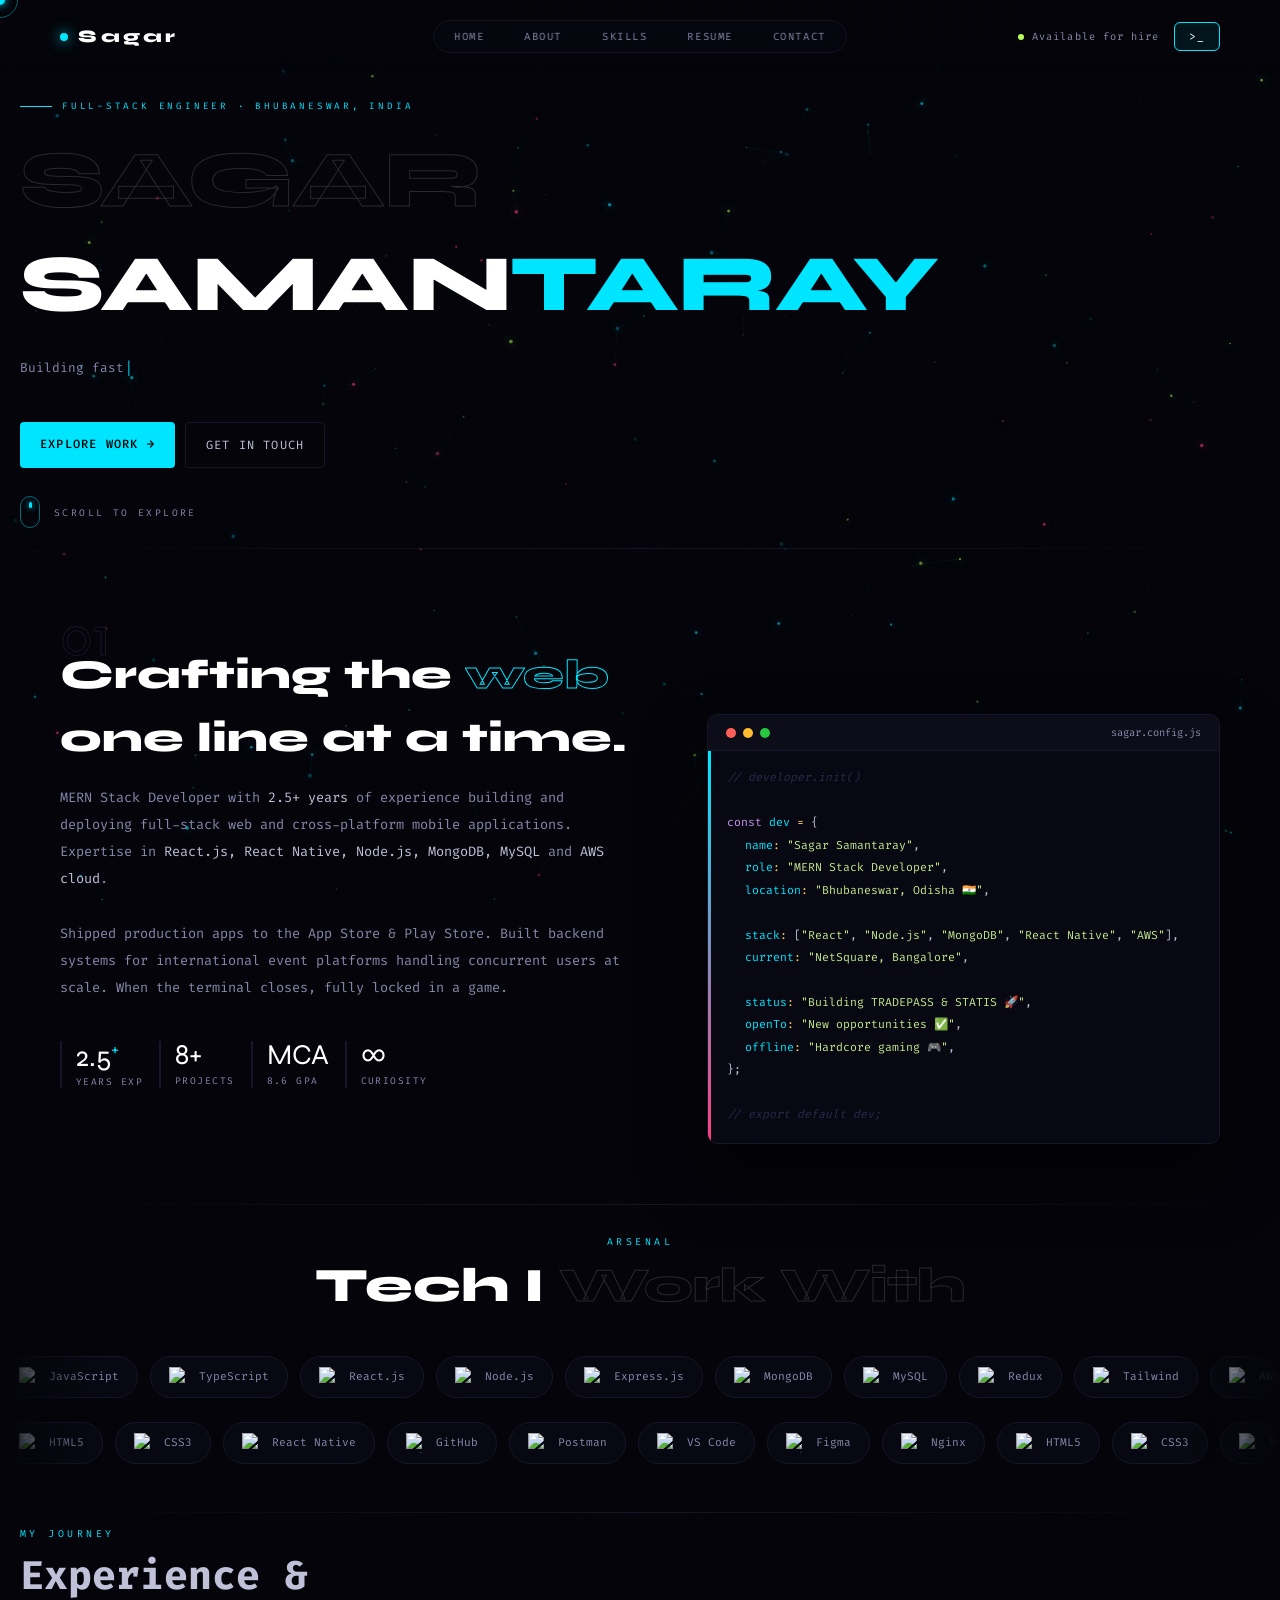
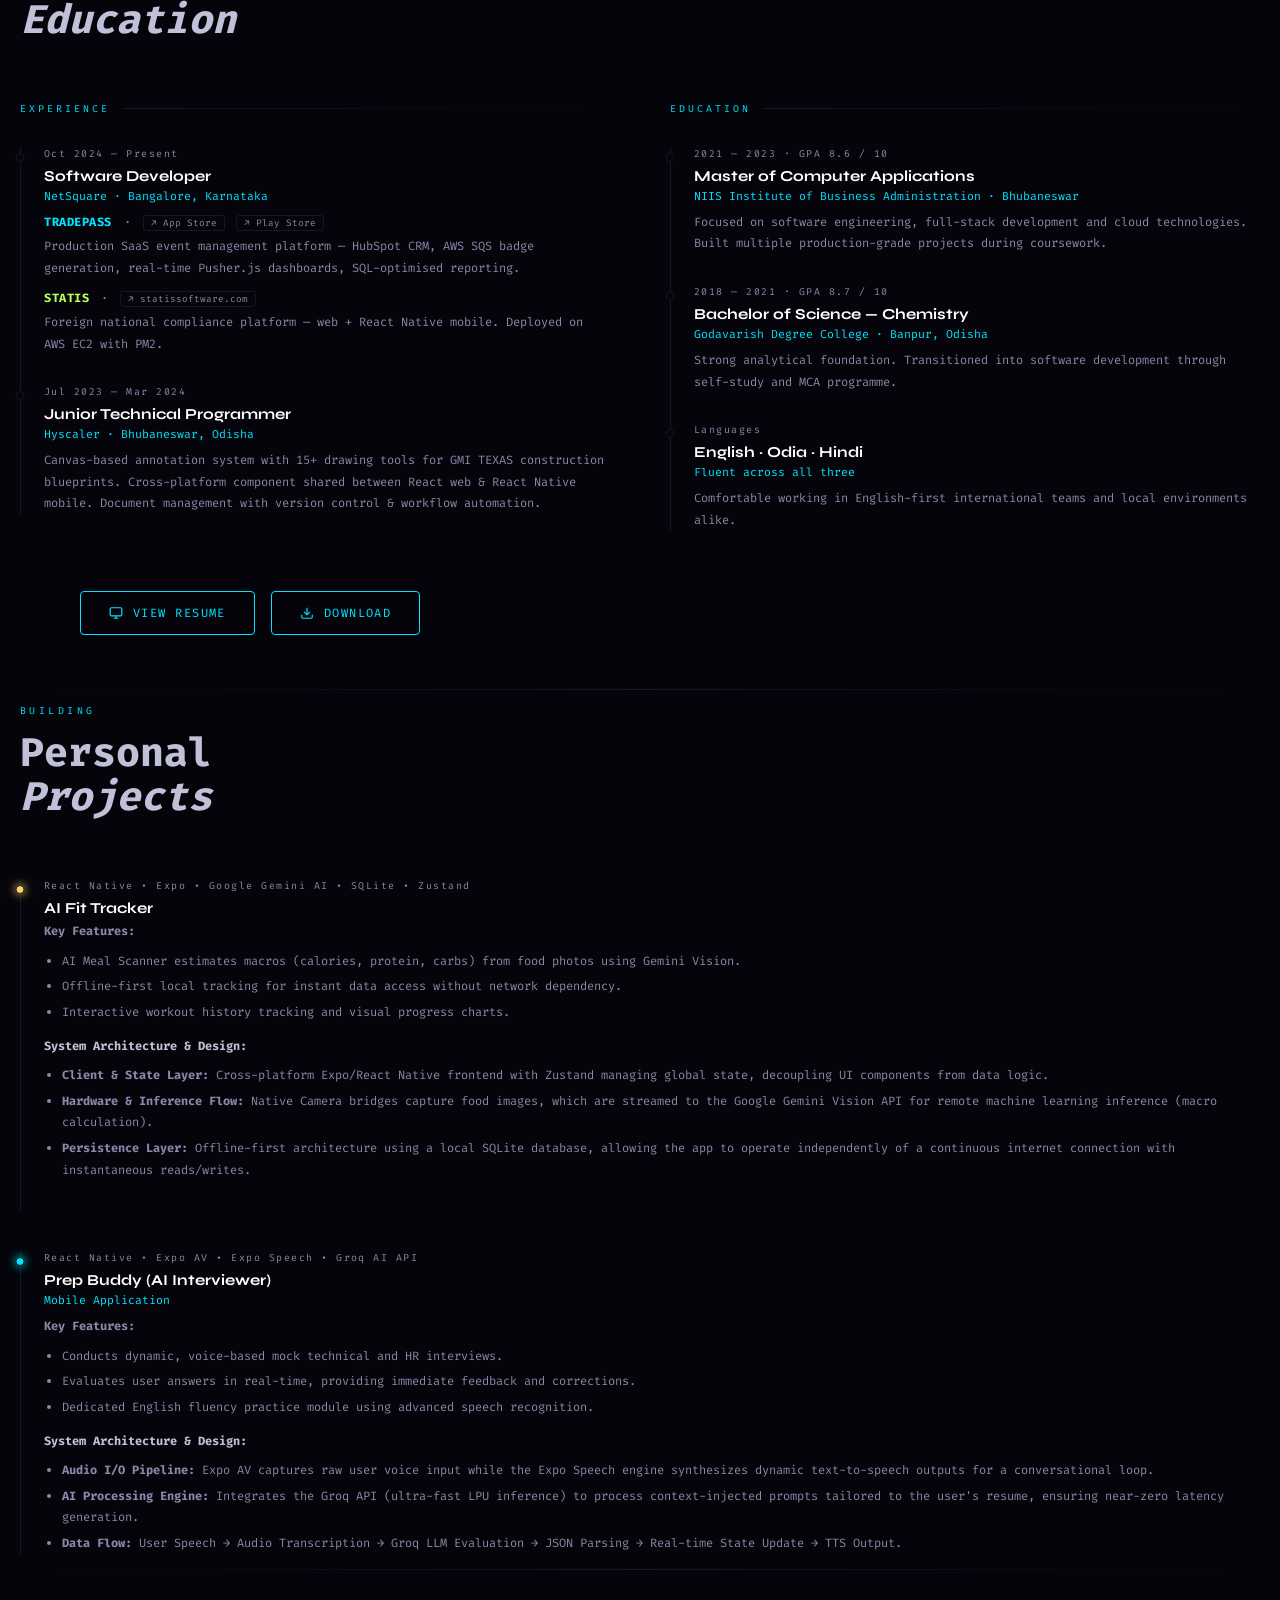
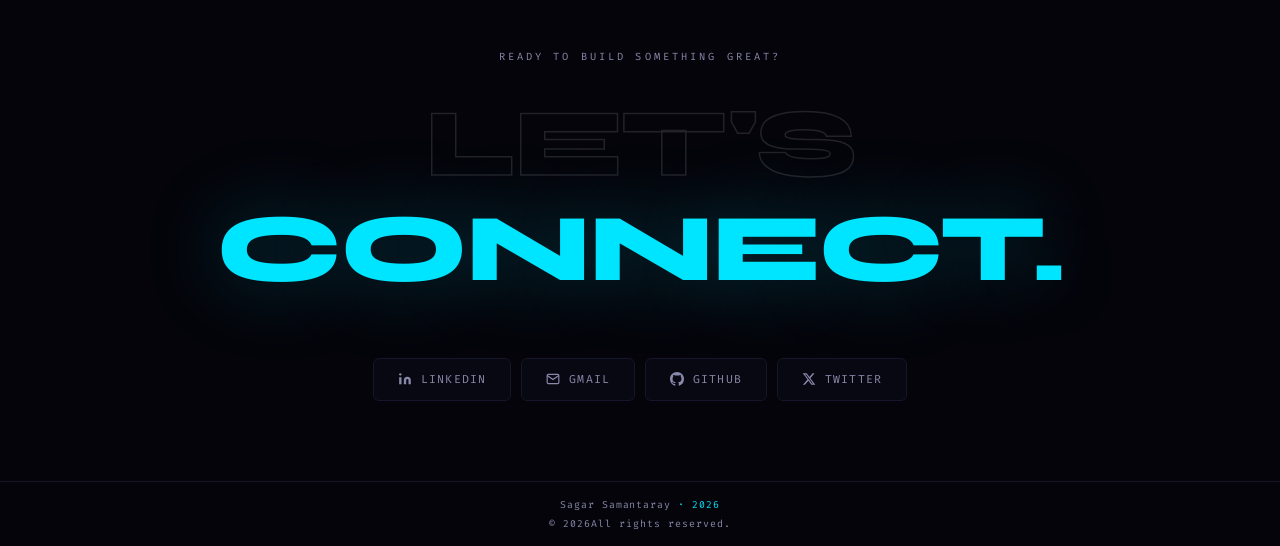
==== commit 24815ebf: "fix: css split at top-level braces only" ====
--- a/index.html
+++ b/index.html
@@ -116,4 +116,4 @@
       }
     }
   ]
-}</script><link rel="icon" type="image/x-icon" href="favicon.ico"><link rel="icon" type="image/png" sizes="32x32" href="favicon-32x32.png"><link rel="apple-touch-icon" sizes="180x180" href="apple-touch-icon.png"><link href="https://fonts.googleapis.com/css2?family=Syne:wght@400;600;700;800&family=Fira+Code:wght@300;400;500&display=swap" rel="stylesheet"/><link rel="stylesheet" href="_0xD27CFE.css"/><link rel="stylesheet" href="_0x60A9A7.css"/><link rel="stylesheet" href="_0x4FFDD7.css"/><link rel="stylesheet" href="_0x4D66B4.css"/><link rel="stylesheet" href="_0x0BF1A6.css"/><link rel="stylesheet" href="_0xDA25F5.css"/><link rel="stylesheet" href="_0x63B32E.css"/><link rel="stylesheet" href="_0xD592E9.css"/></head><body><div id="progress-bar"></div><canvas id="canvas-particles"></canvas><div id="cur"></div><div id="cur-ring"></div><div id="terminal-backdrop"></div><div id="terminal-overlay"><div class="_0x6719"><div class="_0x498a"><span class="_0x6ed9 _0x6204"></span><span class="_0x6ed9 _0x6207"></span><span class="_0x6ed9 _0x6206"></span></div><span class="_0x6386">sagar@portfolio — bash</span> <button id="term-close" aria-label="Close terminal">✕</button></div><div class="_0x7156" id="term-body"><div class="_0x4217" id="term-input-row"><span class="_0xc4a2">sagar@portfolio:~$</span> <input id="term-input" type="search" autocomplete="off" autocorrect="off" autocapitalize="none" spellcheck="false" data-lpignore="true" aria-label="Terminal input"/></div></div></div><div id="resume-modal" class="_0x6fd5" onclick="closeResume(event)"><div class="_0x4922"><div class="_0xcb5e"><span class="_0x8877"><svg width="13" height="13" viewBox="0 0 24 24" fill="none" stroke="currentColor" stroke-width="2"><path d="M14 2H6a2 2 0 00-2 2v16a2 2 0 002 2h12a2 2 0 002-2V8z"/><polyline points="14 2 14 8 20 8"/></svg> sagar_samantaray_resume.pdf</span><div class="_0xb923"><button class="_0xdab4" onclick="zoomOut()" title="Zoom Out">−</button> <span id="zoom-label" class="_0xba19">100%</span> <button class="_0xdab4" onclick="zoomIn()" title="Zoom In">+</button> <a href="https://drive.google.com/uc?export=download&id=1TMoIxOPAEXFIfVhJ-7Nk8hUGhQi1793G" target="_blank" class="_0xdab4 _0xdf91" title="Download"><svg width="12" height="12" viewBox="0 0 24 24" fill="none" stroke="currentColor" stroke-width="2.5"><path d="M21 15v4a2 2 0 01-2 2H5a2 2 0 01-2-2v-4"/><polyline points="7 10 12 15 17 10"/><line x1="12" y1="15" x2="12" y2="3"/></svg> </a><button class="_0xdab4 _0xeaaf" onclick="closeResume()" title="Close">✕</button></div></div><div class="_0xf0d3" id="resume-frame-wrap"><iframe id="resume-iframe" src="https://drive.google.com/file/d/1TMoIxOPAEXFIfVhJ-7Nk8hUGhQi1793G/preview" allow="autoplay" frameborder="0"></iframe></div></div></div><button id="terminal-fab" aria-label="Open terminal">&gt;_</button><div id="scroll-mouse"><div class="_0x86b5"><div class="_0x77f4"></div><div class="_0x776a" id="smouse-body"><div class="_0x6825"></div></div></div></div><div id="mobile-menu"><button id="close-menu-btn" onclick="closeMenu()" aria-label="Close Menu" style="position:absolute;top:24px;right:24px;background:0 0;border:none;font-size:2rem;color:var(--dim);z-index:201;cursor:pointer">&#10005;</button> <a href="#hero" onclick="closeMenu()">Home</a> <a href="#about" onclick="closeMenu()">About</a> <a href="#skills" onclick="closeMenu()">Skills</a> <a href="#resume" onclick="closeMenu()">Resume</a> <a href="#contact" onclick="closeMenu()">Contact</a></div><div id="content"><nav><div class="_0x232e"><div class="_0x133c"></div>Sagar</div><ul class="_0x68bb"><li><a href="#hero">Home</a></li><li><a href="#about">About</a></li><li><a href="#skills">Skills</a></li><li><a href="#resume">Resume</a></li><li><a href="#contact">Contact</a></li></ul><div class="_0x7d31"><a href="tel:+917205222672" style="text-decoration:none;color:inherit"><div class="_0xdda5"><div class="_0xdd37"></div>Available for hire</div></a><button id="terminal-btn" aria-label="Open terminal">&gt;_</button></div><button id="hamburger" onclick="toggleMenu()" aria-label="Menu"><span></span><span></span><span></span></button></nav><section id="hero"><div class="_0xd2aa">DEV</div><div class="_0xa40a"><div class="_0x9da9"></div>Full-Stack Engineer · Bhubaneswar, India</div><h1 class="_0x4b01"><span class="_0x36a2">SAGAR</span><br/><span class="_0x8e98">SAMAN</span><span class="_0x6f04">TARAY</span></h1><p class="_0xd8a9"><span id="typewriter"></span><span class="_0x4cda">|</span></p><div class="_0x81d3"><a href="#about" class="_0x0eb3 _0x43ae"><span>Explore Work →</span></a> <a href="mailto:sagars.samantaray@gmail.com" class="_0x0ebf _0x43ae">Get in Touch</a></div><div class="_0x1835"><div class="_0x95a2"><div class="_0xbf5a"></div></div><span class="_0x9d80">Scroll to explore</span></div></section><div class="_0x1efe"></div><section id="about"><div class="_0xa79a _0x70c1"><div class="_0x9c6b">01</div><h2 class="_0xdc53"><span class="_0x7c72">Crafting the</span> <span class="_0x910f"><em id="skill-word">web</em></span></h2></div><div class="about-left _0x70c1 _0x6dd0"><h2 class="_0x07c1">one line at a time.</h2><p class="_0x64d5">MERN Stack Developer with <b>2.5+ years</b> of experience building and deploying full-stack web and cross-platform mobile applications. Expertise in <b>React.js, React Native, Node.js, MongoDB, MySQL</b> and <b>AWS cloud</b>.<br/><br/>Shipped production apps to the App Store &amp; Play Store. Built backend systems for international event platforms handling concurrent users at scale. When the terminal closes, fully locked in a game.</p><div class="_0xf0c4"><div class="_0x35d7"><div class="_0x03b4">2.5<sup>+</sup></div><div class="_0x03b6">Years Exp</div></div><div class="_0x35d7"><div class="_0x03b4">8+</div><div class="_0x03b6">Projects</div></div><div class="_0x35d7"><div class="_0x03b4">MCA</div><div class="_0x03b6">8.6 GPA</div></div><div class="_0x35d7"><div class="_0x03b4">∞</div><div class="_0x03b6">Curiosity</div></div></div></div><div class="_0xb471 _0x70c1 _0x6dd3"><div class="_0x00b4"><div class="_0x6ee2 _0x4b13"></div><div class="_0x6ee2 _0x4b10"></div><div class="_0x6ee2 _0x4b11"></div><span class="_0x0503">sagar.config.js</span></div><div class="_0xcc3b"><div class="_0x7557"><span class="_0x0d89"></span></div><span class="_0x6e87 _0x6ee5">// developer.init()</span> <span class="_0x6e87">&nbsp;</span> <span class="_0x6e87"><span class="_0x6eed">const</span> <span class="_0x6ef0">dev</span> <span class="_0x6ef6">=</span> {</span> <span class="_0x6e87 _0x6f7d"><span class="_0x6ef0">name</span><span class="_0x6ef6">:</span> <span class="_0x6ef5">"Sagar Samantaray"</span>,</span> <span class="_0x6e87 _0x6f7d"><span class="_0x6ef0">role</span><span class="_0x6ef6">:</span> <span class="_0x6ef5">"MERN Stack Developer"</span>,</span> <span class="_0x6e87 _0x6f7d"><span class="_0x6ef0">location</span><span class="_0x6ef6">:</span> <span class="_0x6ef5">"Bhubaneswar, Odisha 🇮🇳"</span>,</span> <span class="_0x6e87">&nbsp;</span> <span class="_0x6e87 _0x6f7d"><span class="_0x6ef0">stack</span><span class="_0x6ef6">:</span> [<span class="_0x6ef5">"React"</span>, <span class="_0x6ef5">"Node.js"</span>, <span class="_0x6ef5">"MongoDB"</span>, <span class="_0x6ef5">"React Native"</span>, <span class="_0x6ef5">"AWS"</span>],</span> <span class="_0x6e87 _0x6f7d"><span class="_0x6ef0">current</span><span class="_0x6ef6">:</span> <span class="_0x6ef5">"NetSquare, Bangalore"</span>,</span> <span class="_0x6e87">&nbsp;</span> <span class="_0x6e87 _0x6f7d"><span class="_0x6ef0">status</span><span class="_0x6ef6">:</span> <span class="_0x6ef5">"Building TRADEPASS &amp; STATIS 🚀"</span>,</span> <span class="_0x6e87 _0x6f7d"><span class="_0x6ef0">openTo</span><span class="_0x6ef6">:</span> <span class="_0x6ef5">"New opportunities ✅"</span>,</span> <span class="_0x6e87 _0x6f7d"><span class="_0x6ef0">offline</span><span class="_0x6ef6">:</span> <span class="_0x6ef5">"Hardcore gaming 🎮"</span>,</span> <span class="_0x6e87">};</span> <span class="_0x6e87">&nbsp;</span> <span class="_0x6e87 _0x6ee5">// export default dev;</span></div></div></section><div class="_0x1efe"></div><section id="skills"><div class="_0xd481 _0x70c1"><span class="_0x62ef">Arsenal</span><h2 class="_0x1ae2">Tech I <span>Work With</span></h2></div><div class="_0xec26 _0x70c1 _0x6dd0"><div class="_0xb3fd"><div class="_0xf19c"><img src="https://skillicons.dev/icons?i=js&theme=dark" alt="JavaScript icon"/><span class="_0x0dd6">JavaScript</span></div><div class="_0xf19c"><img src="https://skillicons.dev/icons?i=ts&theme=dark" alt="TypeScript icon"/><span class="_0x0dd6">TypeScript</span></div><div class="_0xf19c"><img src="https://skillicons.dev/icons?i=react&theme=dark" alt="React icon"/><span class="_0x0dd6">React.js</span></div><div class="_0xf19c"><img src="https://skillicons.dev/icons?i=nodejs&theme=dark" alt="Node.js icon"/><span class="_0x0dd6">Node.js</span></div><div class="_0xf19c"><img src="https://skillicons.dev/icons?i=express&theme=dark" alt="Express.js icon"/><span class="_0x0dd6">Express.js</span></div><div class="_0xf19c"><img src="https://skillicons.dev/icons?i=mongodb&theme=dark" alt="MongoDB icon"/><span class="_0x0dd6">MongoDB</span></div><div class="_0xf19c"><img src="https://skillicons.dev/icons?i=mysql&theme=dark" alt="MySQL icon"/><span class="_0x0dd6">MySQL</span></div><div class="_0xf19c"><img src="https://skillicons.dev/icons?i=redux&theme=dark" alt="Redux icon"/><span class="_0x0dd6">Redux</span></div><div class="_0xf19c"><img src="https://skillicons.dev/icons?i=tailwind&theme=dark" alt="Tailwind CSS icon"/><span class="_0x0dd6">Tailwind</span></div><div class="_0xf19c"><img src="https://skillicons.dev/icons?i=aws&theme=dark" alt="AWS icon"/><span class="_0x0dd6">AWS</span></div><div class="_0xf19c"><img src="https://skillicons.dev/icons?i=linux&theme=dark" alt="Linux icon"/><span class="_0x0dd6">Linux</span></div><div class="_0xf19c"><img src="https://skillicons.dev/icons?i=git&theme=dark" alt="Git icon"/><span class="_0x0dd6">Git</span></div><div class="_0xf19c"><img src="https://skillicons.dev/icons?i=js&theme=dark" alt="JavaScript icon"/><span class="_0x0dd6">JavaScript</span></div><div class="_0xf19c"><img src="https://skillicons.dev/icons?i=ts&theme=dark" alt="TypeScript icon"/><span class="_0x0dd6">TypeScript</span></div><div class="_0xf19c"><img src="https://skillicons.dev/icons?i=react&theme=dark" alt="React icon"/><span class="_0x0dd6">React.js</span></div><div class="_0xf19c"><img src="https://skillicons.dev/icons?i=nodejs&theme=dark" alt="Node.js icon"/><span class="_0x0dd6">Node.js</span></div><div class="_0xf19c"><img src="https://skillicons.dev/icons?i=express&theme=dark" alt="Express.js icon"/><span class="_0x0dd6">Express.js</span></div><div class="_0xf19c"><img src="https://skillicons.dev/icons?i=mongodb&theme=dark" alt="MongoDB icon"/><span class="_0x0dd6">MongoDB</span></div><div class="_0xf19c"><img src="https://skillicons.dev/icons?i=mysql&theme=dark" alt="MySQL icon"/><span class="_0x0dd6">MySQL</span></div><div class="_0xf19c"><img src="https://skillicons.dev/icons?i=redux&theme=dark" alt="Redux icon"/><span class="_0x0dd6">Redux</span></div><div class="_0xf19c"><img src="https://skillicons.dev/icons?i=tailwind&theme=dark" alt="Tailwind CSS icon"/><span class="_0x0dd6">Tailwind</span></div><div class="_0xf19c"><img src="https://skillicons.dev/icons?i=aws&theme=dark" alt="AWS icon"/><span class="_0x0dd6">AWS</span></div><div class="_0xf19c"><img src="https://skillicons.dev/icons?i=linux&theme=dark" alt="Linux icon"/><span class="_0x0dd6">Linux</span></div><div class="_0xf19c"><img src="https://skillicons.dev/icons?i=git&theme=dark" alt="Git icon"/><span class="_0x0dd6">Git</span></div></div></div><div class="_0xec26 _0x70c1 _0x6dd3"><div class="_0xb3fd _0x8b64"><div class="_0xf19c"><img src="https://skillicons.dev/icons?i=html&theme=dark" alt="HTML5 icon"/><span class="_0x0dd6">HTML5</span></div><div class="_0xf19c"><img src="https://skillicons.dev/icons?i=css&theme=dark" alt="CSS3 icon"/><span class="_0x0dd6">CSS3</span></div><div class="_0xf19c"><img src="https://skillicons.dev/icons?i=react&theme=dark" alt="React icon"/><span class="_0x0dd6">React Native</span></div><div class="_0xf19c"><img src="https://skillicons.dev/icons?i=github&theme=dark" alt="GitHub icon"/><span class="_0x0dd6">GitHub</span></div><div class="_0xf19c"><img src="https://skillicons.dev/icons?i=postman&theme=dark" alt="Postman icon"/><span class="_0x0dd6">Postman</span></div><div class="_0xf19c"><img src="https://skillicons.dev/icons?i=vscode&theme=dark" alt="VS Code icon"/><span class="_0x0dd6">VS Code</span></div><div class="_0xf19c"><img src="https://skillicons.dev/icons?i=figma&theme=dark" alt="Figma icon"/><span class="_0x0dd6">Figma</span></div><div class="_0xf19c"><img src="https://skillicons.dev/icons?i=nginx&theme=dark" alt="Nginx icon"/><span class="_0x0dd6">Nginx</span></div><div class="_0xf19c"><img src="https://skillicons.dev/icons?i=html&theme=dark" alt="HTML5 icon"/><span class="_0x0dd6">HTML5</span></div><div class="_0xf19c"><img src="https://skillicons.dev/icons?i=css&theme=dark" alt="CSS3 icon"/><span class="_0x0dd6">CSS3</span></div><div class="_0xf19c"><img src="https://skillicons.dev/icons?i=react&theme=dark" alt="React icon"/><span class="_0x0dd6">React Native</span></div><div class="_0xf19c"><img src="https://skillicons.dev/icons?i=github&theme=dark" alt="GitHub icon"/><span class="_0x0dd6">GitHub</span></div><div class="_0xf19c"><img src="https://skillicons.dev/icons?i=postman&theme=dark" alt="Postman icon"/><span class="_0x0dd6">Postman</span></div><div class="_0xf19c"><img src="https://skillicons.dev/icons?i=vscode&theme=dark" alt="VS Code icon"/><span class="_0x0dd6">VS Code</span></div><div class="_0xf19c"><img src="https://skillicons.dev/icons?i=figma&theme=dark" alt="Figma icon"/><span class="_0x0dd6">Figma</span></div><div class="_0xf19c"><img src="https://skillicons.dev/icons?i=nginx&theme=dark" alt="Nginx icon"/><span class="_0x0dd6">Nginx</span></div></div></div></section><div class="_0x1efe"></div><section id="resume"><div class="_0x70c1"><span class="_0x62ef">My Journey</span><h2 class="_0x18d5">Experience &amp;<br/><em>Education</em></h2></div><div class="_0x9029"><div class="_0x70c1 _0x6dd0"><div class="_0x3d5c">Experience</div><div class="_0xb164"><div class="_0x1f3a"></div><div class="_0x2b3e">Oct 2024 — Present</div><div class="_0x6229">Software Developer</div><div class="_0x9fed">NetSquare · Bangalore, Karnataka</div><div class="_0x98f8"><div style="margin-bottom:3px"><a href="https://apps.apple.com/us/app/tradepass/id6752904218" target="_blank" style="color:var(--cyan);text-decoration:none;font-weight:700;letter-spacing:.5px">TRADEPASS</a> <span style="color:var(--dim);margin:0 5px">·</span> <a href="https://apps.apple.com/us/app/tradepass/id6752904218" target="_blank" style="color:var(--dim);text-decoration:none;font-size:.78em;border:1px solid var(--border);padding:1px 7px;border-radius:3px">↗ App Store</a> <a href="https://play.google.com/store/apps/details?id=com.tradepass.app" target="_blank" style="color:var(--dim);text-decoration:none;font-size:.78em;border:1px solid var(--border);padding:1px 7px;border-radius:3px;margin-left:4px">↗ Play Store</a></div><span style="color:var(--dim)">Production SaaS event management platform — HubSpot CRM, AWS SQS badge generation, real-time Pusher.js dashboards, SQL-optimised reporting.</span><div style="margin-top:8px;margin-bottom:3px"><a href="https://statissoftware.com/" target="_blank" style="color:var(--lime);text-decoration:none;font-weight:700;letter-spacing:.5px">STATIS</a> <span style="color:var(--dim);margin:0 5px">·</span> <a href="https://statissoftware.com/" target="_blank" style="color:var(--dim);text-decoration:none;font-size:.78em;border:1px solid var(--border);padding:1px 7px;border-radius:3px">↗ statissoftware.com</a></div><span style="color:var(--dim)">Foreign national compliance platform — web + React Native mobile. Deployed on AWS EC2 with PM2.</span></div></div><div class="_0xb164"><div class="_0x1f3a"></div><div class="_0x2b3e">Jul 2023 — Mar 2024</div><div class="_0x6229">Junior Technical Programmer</div><div class="_0x9fed">Hyscaler · Bhubaneswar, Odisha</div><div class="_0x98f8">Canvas-based annotation system with 15+ drawing tools for GMI TEXAS construction blueprints. Cross-platform component shared between React web &amp; React Native mobile. Document management with version control &amp; workflow automation.</div></div></div><div class="_0x70c1 _0x6dd3"><div class="_0x3d5c">Education</div><div class="_0xb164"><div class="_0x1f3a"></div><div class="_0x2b3e">2021 — 2023 · GPA 8.6 / 10</div><div class="_0x6229">Master of Computer Applications</div><div class="_0x9fed">NIIS Institute of Business Administration · Bhubaneswar</div><div class="_0x98f8">Focused on software engineering, full-stack development and cloud technologies. Built multiple production-grade projects during coursework.</div></div><div class="_0xb164"><div class="_0x1f3a"></div><div class="_0x2b3e">2018 — 2021 · GPA 8.7 / 10</div><div class="_0x6229">Bachelor of Science — Chemistry</div><div class="_0x9fed">Godavarish Degree College · Banpur, Odisha</div><div class="_0x98f8">Strong analytical foundation. Transitioned into software development through self-study and MCA programme.</div></div><div class="_0xb164"><div class="_0x1f3a"></div><div class="_0x2b3e">Languages</div><div class="_0x6229">English · Odia · Hindi</div><div class="_0x9fed">Fluent across all three</div><div class="_0x98f8">Comfortable working in English-first international teams and local environments alike.</div></div></div><div class="_0x047a _0x70c1 _0x6dd2"><button onclick="openResume()" class="_0x6965 _0x43ae"><svg width="14" height="14" viewBox="0 0 24 24" fill="none" stroke="currentColor" stroke-width="2"><rect x="2" y="3" width="20" height="14" rx="2"/><path d="M8 21h8M12 17v4"/></svg> <span>View Resume</span></button> <a href="https://drive.google.com/uc?export=download&id=1TMoIxOPAEXFIfVhJ-7Nk8hUGhQi1793G" target="_blank" class="_0x6965 _0x43ae" style="text-decoration:none"><svg width="14" height="14" viewBox="0 0 24 24" fill="none" stroke="currentColor" stroke-width="2"><path d="M21 15v4a2 2 0 01-2 2H5a2 2 0 01-2-2v-4"/><polyline points="7 10 12 15 17 10"/><line x1="12" y1="15" x2="12" y2="3"/></svg> <span>Download</span></a></div></div></section><div class="_0x1efe"></div><section id="projects"><div class="_0x70c1"><span class="_0x62ef">Building</span><h2 class="_0x18d5">Personal<br/><em>Projects</em></h2></div><div class="_0x9029" style="grid-template-columns:1fr"><div class="_0x70c1 _0x6dd0"><div class="_0xb164"><div class="_0x1f3a" style="background:var(--gold);box-shadow:0 0 10px var(--gold)"></div><div class="_0x2b3e">React Native • Expo • Google Gemini AI • SQLite • Zustand</div><div class="_0x6229" style="color:#fff">AI Fit Tracker</div><div class="_0x98f8"><div style="margin-bottom:8px"><strong>Key Features:</strong></div><ul style="margin-left:18px;margin-bottom:12px;color:var(--dim)"><li style="margin-bottom:4px">AI Meal Scanner estimates macros (calories, protein, carbs) from food photos using Gemini Vision.</li><li style="margin-bottom:4px">Offline-first local tracking for instant data access without network dependency.</li><li>Interactive workout history tracking and visual progress charts.</li></ul><div style="margin-bottom:8px;color:var(--text)"><strong>System Architecture & Design:</strong></div><ul style="margin-left:18px;color:var(--dim)"><li style="margin-bottom:4px"><strong>Client & State Layer:</strong> Cross-platform Expo/React Native frontend with Zustand managing global state, decoupling UI components from data logic.</li><li style="margin-bottom:4px"><strong>Hardware & Inference Flow:</strong> Native Camera bridges capture food images, which are streamed to the Google Gemini Vision API for remote machine learning inference (macro calculation).</li><li><strong>Persistence Layer:</strong> Offline-first architecture using a local SQLite database, allowing the app to operate independently of a continuous internet connection with instantaneous reads/writes.</li></ul></div></div><div class="_0xb164" style="margin-top:40px"><div class="_0x1f3a" style="background:var(--cyan);box-shadow:0 0 10px var(--cyan)"></div><div class="_0x2b3e">React Native • Expo AV • Expo Speech • Groq AI API</div><div class="_0x6229" style="color:#fff">Prep Buddy (AI Interviewer)</div><div class="_0x9fed">Mobile Application</div><div class="_0x98f8"><div style="margin-bottom:8px"><strong>Key Features:</strong></div><ul style="margin-left:18px;margin-bottom:12px;color:var(--dim)"><li style="margin-bottom:4px">Conducts dynamic, voice-based mock technical and HR interviews.</li><li style="margin-bottom:4px">Evaluates user answers in real-time, providing immediate feedback and corrections.</li><li>Dedicated English fluency practice module using advanced speech recognition.</li></ul><div style="margin-bottom:8px;color:var(--text)"><strong>System Architecture & Design:</strong></div><ul style="margin-left:18px;color:var(--dim)"><li style="margin-bottom:4px"><strong>Audio I/O Pipeline:</strong> Expo AV captures raw user voice input while the Expo Speech engine synthesizes dynamic text-to-speech outputs for a conversational loop.</li><li style="margin-bottom:4px"><strong>AI Processing Engine:</strong> Integrates the Groq API (ultra-fast LPU inference) to process context-injected prompts tailored to the user's resume, ensuring near-zero latency generation.</li><li><strong>Data Flow:</strong> User Speech → Audio Transcription → Groq LLM Evaluation → JSON Parsing → Real-time State Update → TTS Output.</li></ul></div></div></div></div></section><div class="_0x1efe"></div><section id="contact"><p class="_0x29af _0x70c1">Ready to build something great?</p><h2 class="_0xd9e0 _0x70c1 _0x6dd0"><span class="_0x36a2">LET'S</span> <span class="_0xc416">CONNECT.</span></h2><div class="_0x84cd _0x70c1 _0x6dd3"><a href="https://linkedin.com/in/sagar-samantaray" class="_0x907a _0x43ae" target="_blank"><svg width="14" height="14" viewBox="0 0 24 24" fill="currentColor"><path d="M16 8a6 6 0 016 6v7h-4v-7a2 2 0 00-4 0v7h-4v-7a6 6 0 016-6zM2 9h4v12H2z"/><circle cx="4" cy="4" r="2"/></svg> <span>LinkedIn</span> </a><a href="mailto:sagars.samantaray@gmail.com" class="_0x907a _0x43ae"><svg width="14" height="14" viewBox="0 0 24 24" fill="none" stroke="currentColor" stroke-width="2"><path d="M4 4h16c1.1 0 2 .9 2 2v12c0 1.1-.9 2-2 2H4c-1.1 0-2-.9-2-2V6c0-1.1.9-2 2-2z"/><polyline points="22,6 12,13 2,6"/></svg> <span>Gmail</span> </a><a href="https://github.com/sagars-samantaray" class="_0x907a _0x43ae" target="_blank"><svg width="14" height="14" viewBox="0 0 24 24" fill="currentColor"><path d="M12 0C5.37 0 0 5.37 0 12c0 5.31 3.435 9.795 8.205 11.385.6.105.825-.255.825-.57 0-.285-.015-1.23-.015-2.235-3.015.555-3.795-.735-4.035-1.41-.135-.345-.72-1.41-1.23-1.695-.42-.225-1.02-.78-.015-.795.945-.015 1.62.87 1.845 1.23 1.08 1.815 2.805 1.305 3.495.99.105-.78.42-1.305.765-1.605-2.67-.3-5.46-1.335-5.46-5.925 0-1.305.465-2.385 1.23-3.225-.12-.3-.54-1.53.12-3.18 0 0 1.005-.315 3.3 1.23.96-.27 1.98-.405 3-.405s2.04.135 3 .405c2.295-1.56 3.3-1.23 3.3-1.23.66 1.65.24 2.88.12 3.18.765.84 1.23 1.905 1.23 3.225 0 4.605-2.805 5.625-5.475 5.925.435.375.81 1.095.81 2.22 0 1.605-.015 2.895-.015 3.3 0 .315.225.69.825.57A12.02 12.02 0 0024 12c0-6.63-5.37-12-12-12z"/></svg> <span>GitHub</span> </a><a href="https://twitter.com/sagar________" class="_0x907a _0x43ae" target="_blank"><svg width="14" height="14" viewBox="0 0 24 24" fill="currentColor"><path d="M18.244 2.25h3.308l-7.227 8.26 8.502 11.24H16.17l-5.214-6.817L4.99 21.75H1.68l7.73-8.835L1.254 2.25H8.08l4.713 6.231zm-1.161 17.52h1.833L7.084 4.126H5.117z"/></svg> <span>Twitter</span></a></div></section><footer><div class="_0x66a1">Sagar Samantaray <span>·</span> <span id="footer-year"></span><script>document.getElementById("footer-year").textContent=(new Date).getFullYear()</script></div><div class="_0x66bf">© <span id="footer-year2"></span><script>document.getElementById("footer-year2").textContent=(new Date).getFullYear()</script>All rights reserved.</div></footer></div><script src="_0x49A099.js" defer="defer"></script></body></html>+}</script><link rel="icon" type="image/x-icon" href="favicon.ico"><link rel="icon" type="image/png" sizes="32x32" href="favicon-32x32.png"><link rel="apple-touch-icon" sizes="180x180" href="apple-touch-icon.png"><link href="https://fonts.googleapis.com/css2?family=Syne:wght@400;600;700;800&family=Fira+Code:wght@300;400;500&display=swap" rel="stylesheet"/><link rel="stylesheet" href="_0xE7BEF7.css"/><link rel="stylesheet" href="_0x09E7DD.css"/><link rel="stylesheet" href="_0x749099.css"/><link rel="stylesheet" href="_0x758ECD.css"/><link rel="stylesheet" href="_0xCCEED1.css"/><link rel="stylesheet" href="_0x657E26.css"/><link rel="stylesheet" href="_0xDE5AD1.css"/><link rel="stylesheet" href="_0x4CC10E.css"/></head><body><div id="progress-bar"></div><canvas id="canvas-particles"></canvas><div id="cur"></div><div id="cur-ring"></div><div id="terminal-backdrop"></div><div id="terminal-overlay"><div class="_0x6719"><div class="_0x498a"><span class="_0x6ed9 _0x6204"></span><span class="_0x6ed9 _0x6207"></span><span class="_0x6ed9 _0x6206"></span></div><span class="_0x6386">sagar@portfolio — bash</span> <button id="term-close" aria-label="Close terminal">✕</button></div><div class="_0x7156" id="term-body"><div class="_0x4217" id="term-input-row"><span class="_0xc4a2">sagar@portfolio:~$</span> <input id="term-input" type="search" autocomplete="off" autocorrect="off" autocapitalize="none" spellcheck="false" data-lpignore="true" aria-label="Terminal input"/></div></div></div><div id="resume-modal" class="_0x6fd5" onclick="closeResume(event)"><div class="_0x4922"><div class="_0xcb5e"><span class="_0x8877"><svg width="13" height="13" viewBox="0 0 24 24" fill="none" stroke="currentColor" stroke-width="2"><path d="M14 2H6a2 2 0 00-2 2v16a2 2 0 002 2h12a2 2 0 002-2V8z"/><polyline points="14 2 14 8 20 8"/></svg> sagar_samantaray_resume.pdf</span><div class="_0xb923"><button class="_0xdab4" onclick="zoomOut()" title="Zoom Out">−</button> <span id="zoom-label" class="_0xba19">100%</span> <button class="_0xdab4" onclick="zoomIn()" title="Zoom In">+</button> <a href="https://drive.google.com/uc?export=download&id=1TMoIxOPAEXFIfVhJ-7Nk8hUGhQi1793G" target="_blank" class="_0xdab4 _0xdf91" title="Download"><svg width="12" height="12" viewBox="0 0 24 24" fill="none" stroke="currentColor" stroke-width="2.5"><path d="M21 15v4a2 2 0 01-2 2H5a2 2 0 01-2-2v-4"/><polyline points="7 10 12 15 17 10"/><line x1="12" y1="15" x2="12" y2="3"/></svg> </a><button class="_0xdab4 _0xeaaf" onclick="closeResume()" title="Close">✕</button></div></div><div class="_0xf0d3" id="resume-frame-wrap"><iframe id="resume-iframe" src="https://drive.google.com/file/d/1TMoIxOPAEXFIfVhJ-7Nk8hUGhQi1793G/preview" allow="autoplay" frameborder="0"></iframe></div></div></div><button id="terminal-fab" aria-label="Open terminal">&gt;_</button><div id="scroll-mouse"><div class="_0x86b5"><div class="_0x77f4"></div><div class="_0x776a" id="smouse-body"><div class="_0x6825"></div></div></div></div><div id="mobile-menu"><button id="close-menu-btn" onclick="closeMenu()" aria-label="Close Menu" style="position:absolute;top:24px;right:24px;background:0 0;border:none;font-size:2rem;color:var(--dim);z-index:201;cursor:pointer">&#10005;</button> <a href="#hero" onclick="closeMenu()">Home</a> <a href="#about" onclick="closeMenu()">About</a> <a href="#skills" onclick="closeMenu()">Skills</a> <a href="#resume" onclick="closeMenu()">Resume</a> <a href="#contact" onclick="closeMenu()">Contact</a></div><div id="content"><nav><div class="_0x232e"><div class="_0x133c"></div>Sagar</div><ul class="_0x68bb"><li><a href="#hero">Home</a></li><li><a href="#about">About</a></li><li><a href="#skills">Skills</a></li><li><a href="#resume">Resume</a></li><li><a href="#contact">Contact</a></li></ul><div class="_0x7d31"><a href="tel:+917205222672" style="text-decoration:none;color:inherit"><div class="_0xdda5"><div class="_0xdd37"></div>Available for hire</div></a><button id="terminal-btn" aria-label="Open terminal">&gt;_</button></div><button id="hamburger" onclick="toggleMenu()" aria-label="Menu"><span></span><span></span><span></span></button></nav><section id="hero"><div class="_0xd2aa">DEV</div><div class="_0xa40a"><div class="_0x9da9"></div>Full-Stack Engineer · Bhubaneswar, India</div><h1 class="_0x4b01"><span class="_0x36a2">SAGAR</span><br/><span class="_0x8e98">SAMAN</span><span class="_0x6f04">TARAY</span></h1><p class="_0xd8a9"><span id="typewriter"></span><span class="_0x4cda">|</span></p><div class="_0x81d3"><a href="#about" class="_0x0eb3 _0x43ae"><span>Explore Work →</span></a> <a href="mailto:sagars.samantaray@gmail.com" class="_0x0ebf _0x43ae">Get in Touch</a></div><div class="_0x1835"><div class="_0x95a2"><div class="_0xbf5a"></div></div><span class="_0x9d80">Scroll to explore</span></div></section><div class="_0x1efe"></div><section id="about"><div class="_0xa79a _0x70c1"><div class="_0x9c6b">01</div><h2 class="_0xdc53"><span class="_0x7c72">Crafting the</span> <span class="_0x910f"><em id="skill-word">web</em></span></h2></div><div class="about-left _0x70c1 _0x6dd0"><h2 class="_0x07c1">one line at a time.</h2><p class="_0x64d5">MERN Stack Developer with <b>2.5+ years</b> of experience building and deploying full-stack web and cross-platform mobile applications. Expertise in <b>React.js, React Native, Node.js, MongoDB, MySQL</b> and <b>AWS cloud</b>.<br/><br/>Shipped production apps to the App Store &amp; Play Store. Built backend systems for international event platforms handling concurrent users at scale. When the terminal closes, fully locked in a game.</p><div class="_0xf0c4"><div class="_0x35d7"><div class="_0x03b4">2.5<sup>+</sup></div><div class="_0x03b6">Years Exp</div></div><div class="_0x35d7"><div class="_0x03b4">8+</div><div class="_0x03b6">Projects</div></div><div class="_0x35d7"><div class="_0x03b4">MCA</div><div class="_0x03b6">8.6 GPA</div></div><div class="_0x35d7"><div class="_0x03b4">∞</div><div class="_0x03b6">Curiosity</div></div></div></div><div class="_0xb471 _0x70c1 _0x6dd3"><div class="_0x00b4"><div class="_0x6ee2 _0x4b13"></div><div class="_0x6ee2 _0x4b10"></div><div class="_0x6ee2 _0x4b11"></div><span class="_0x0503">sagar.config.js</span></div><div class="_0xcc3b"><div class="_0x7557"><span class="_0x0d89"></span></div><span class="_0x6e87 _0x6ee5">// developer.init()</span> <span class="_0x6e87">&nbsp;</span> <span class="_0x6e87"><span class="_0x6eed">const</span> <span class="_0x6ef0">dev</span> <span class="_0x6ef6">=</span> {</span> <span class="_0x6e87 _0x6f7d"><span class="_0x6ef0">name</span><span class="_0x6ef6">:</span> <span class="_0x6ef5">"Sagar Samantaray"</span>,</span> <span class="_0x6e87 _0x6f7d"><span class="_0x6ef0">role</span><span class="_0x6ef6">:</span> <span class="_0x6ef5">"MERN Stack Developer"</span>,</span> <span class="_0x6e87 _0x6f7d"><span class="_0x6ef0">location</span><span class="_0x6ef6">:</span> <span class="_0x6ef5">"Bhubaneswar, Odisha 🇮🇳"</span>,</span> <span class="_0x6e87">&nbsp;</span> <span class="_0x6e87 _0x6f7d"><span class="_0x6ef0">stack</span><span class="_0x6ef6">:</span> [<span class="_0x6ef5">"React"</span>, <span class="_0x6ef5">"Node.js"</span>, <span class="_0x6ef5">"MongoDB"</span>, <span class="_0x6ef5">"React Native"</span>, <span class="_0x6ef5">"AWS"</span>],</span> <span class="_0x6e87 _0x6f7d"><span class="_0x6ef0">current</span><span class="_0x6ef6">:</span> <span class="_0x6ef5">"NetSquare, Bangalore"</span>,</span> <span class="_0x6e87">&nbsp;</span> <span class="_0x6e87 _0x6f7d"><span class="_0x6ef0">status</span><span class="_0x6ef6">:</span> <span class="_0x6ef5">"Building TRADEPASS &amp; STATIS 🚀"</span>,</span> <span class="_0x6e87 _0x6f7d"><span class="_0x6ef0">openTo</span><span class="_0x6ef6">:</span> <span class="_0x6ef5">"New opportunities ✅"</span>,</span> <span class="_0x6e87 _0x6f7d"><span class="_0x6ef0">offline</span><span class="_0x6ef6">:</span> <span class="_0x6ef5">"Hardcore gaming 🎮"</span>,</span> <span class="_0x6e87">};</span> <span class="_0x6e87">&nbsp;</span> <span class="_0x6e87 _0x6ee5">// export default dev;</span></div></div></section><div class="_0x1efe"></div><section id="skills"><div class="_0xd481 _0x70c1"><span class="_0x62ef">Arsenal</span><h2 class="_0x1ae2">Tech I <span>Work With</span></h2></div><div class="_0xec26 _0x70c1 _0x6dd0"><div class="_0xb3fd"><div class="_0xf19c"><img src="https://skillicons.dev/icons?i=js&theme=dark" alt="JavaScript icon"/><span class="_0x0dd6">JavaScript</span></div><div class="_0xf19c"><img src="https://skillicons.dev/icons?i=ts&theme=dark" alt="TypeScript icon"/><span class="_0x0dd6">TypeScript</span></div><div class="_0xf19c"><img src="https://skillicons.dev/icons?i=react&theme=dark" alt="React icon"/><span class="_0x0dd6">React.js</span></div><div class="_0xf19c"><img src="https://skillicons.dev/icons?i=nodejs&theme=dark" alt="Node.js icon"/><span class="_0x0dd6">Node.js</span></div><div class="_0xf19c"><img src="https://skillicons.dev/icons?i=express&theme=dark" alt="Express.js icon"/><span class="_0x0dd6">Express.js</span></div><div class="_0xf19c"><img src="https://skillicons.dev/icons?i=mongodb&theme=dark" alt="MongoDB icon"/><span class="_0x0dd6">MongoDB</span></div><div class="_0xf19c"><img src="https://skillicons.dev/icons?i=mysql&theme=dark" alt="MySQL icon"/><span class="_0x0dd6">MySQL</span></div><div class="_0xf19c"><img src="https://skillicons.dev/icons?i=redux&theme=dark" alt="Redux icon"/><span class="_0x0dd6">Redux</span></div><div class="_0xf19c"><img src="https://skillicons.dev/icons?i=tailwind&theme=dark" alt="Tailwind CSS icon"/><span class="_0x0dd6">Tailwind</span></div><div class="_0xf19c"><img src="https://skillicons.dev/icons?i=aws&theme=dark" alt="AWS icon"/><span class="_0x0dd6">AWS</span></div><div class="_0xf19c"><img src="https://skillicons.dev/icons?i=linux&theme=dark" alt="Linux icon"/><span class="_0x0dd6">Linux</span></div><div class="_0xf19c"><img src="https://skillicons.dev/icons?i=git&theme=dark" alt="Git icon"/><span class="_0x0dd6">Git</span></div><div class="_0xf19c"><img src="https://skillicons.dev/icons?i=js&theme=dark" alt="JavaScript icon"/><span class="_0x0dd6">JavaScript</span></div><div class="_0xf19c"><img src="https://skillicons.dev/icons?i=ts&theme=dark" alt="TypeScript icon"/><span class="_0x0dd6">TypeScript</span></div><div class="_0xf19c"><img src="https://skillicons.dev/icons?i=react&theme=dark" alt="React icon"/><span class="_0x0dd6">React.js</span></div><div class="_0xf19c"><img src="https://skillicons.dev/icons?i=nodejs&theme=dark" alt="Node.js icon"/><span class="_0x0dd6">Node.js</span></div><div class="_0xf19c"><img src="https://skillicons.dev/icons?i=express&theme=dark" alt="Express.js icon"/><span class="_0x0dd6">Express.js</span></div><div class="_0xf19c"><img src="https://skillicons.dev/icons?i=mongodb&theme=dark" alt="MongoDB icon"/><span class="_0x0dd6">MongoDB</span></div><div class="_0xf19c"><img src="https://skillicons.dev/icons?i=mysql&theme=dark" alt="MySQL icon"/><span class="_0x0dd6">MySQL</span></div><div class="_0xf19c"><img src="https://skillicons.dev/icons?i=redux&theme=dark" alt="Redux icon"/><span class="_0x0dd6">Redux</span></div><div class="_0xf19c"><img src="https://skillicons.dev/icons?i=tailwind&theme=dark" alt="Tailwind CSS icon"/><span class="_0x0dd6">Tailwind</span></div><div class="_0xf19c"><img src="https://skillicons.dev/icons?i=aws&theme=dark" alt="AWS icon"/><span class="_0x0dd6">AWS</span></div><div class="_0xf19c"><img src="https://skillicons.dev/icons?i=linux&theme=dark" alt="Linux icon"/><span class="_0x0dd6">Linux</span></div><div class="_0xf19c"><img src="https://skillicons.dev/icons?i=git&theme=dark" alt="Git icon"/><span class="_0x0dd6">Git</span></div></div></div><div class="_0xec26 _0x70c1 _0x6dd3"><div class="_0xb3fd _0x8b64"><div class="_0xf19c"><img src="https://skillicons.dev/icons?i=html&theme=dark" alt="HTML5 icon"/><span class="_0x0dd6">HTML5</span></div><div class="_0xf19c"><img src="https://skillicons.dev/icons?i=css&theme=dark" alt="CSS3 icon"/><span class="_0x0dd6">CSS3</span></div><div class="_0xf19c"><img src="https://skillicons.dev/icons?i=react&theme=dark" alt="React icon"/><span class="_0x0dd6">React Native</span></div><div class="_0xf19c"><img src="https://skillicons.dev/icons?i=github&theme=dark" alt="GitHub icon"/><span class="_0x0dd6">GitHub</span></div><div class="_0xf19c"><img src="https://skillicons.dev/icons?i=postman&theme=dark" alt="Postman icon"/><span class="_0x0dd6">Postman</span></div><div class="_0xf19c"><img src="https://skillicons.dev/icons?i=vscode&theme=dark" alt="VS Code icon"/><span class="_0x0dd6">VS Code</span></div><div class="_0xf19c"><img src="https://skillicons.dev/icons?i=figma&theme=dark" alt="Figma icon"/><span class="_0x0dd6">Figma</span></div><div class="_0xf19c"><img src="https://skillicons.dev/icons?i=nginx&theme=dark" alt="Nginx icon"/><span class="_0x0dd6">Nginx</span></div><div class="_0xf19c"><img src="https://skillicons.dev/icons?i=html&theme=dark" alt="HTML5 icon"/><span class="_0x0dd6">HTML5</span></div><div class="_0xf19c"><img src="https://skillicons.dev/icons?i=css&theme=dark" alt="CSS3 icon"/><span class="_0x0dd6">CSS3</span></div><div class="_0xf19c"><img src="https://skillicons.dev/icons?i=react&theme=dark" alt="React icon"/><span class="_0x0dd6">React Native</span></div><div class="_0xf19c"><img src="https://skillicons.dev/icons?i=github&theme=dark" alt="GitHub icon"/><span class="_0x0dd6">GitHub</span></div><div class="_0xf19c"><img src="https://skillicons.dev/icons?i=postman&theme=dark" alt="Postman icon"/><span class="_0x0dd6">Postman</span></div><div class="_0xf19c"><img src="https://skillicons.dev/icons?i=vscode&theme=dark" alt="VS Code icon"/><span class="_0x0dd6">VS Code</span></div><div class="_0xf19c"><img src="https://skillicons.dev/icons?i=figma&theme=dark" alt="Figma icon"/><span class="_0x0dd6">Figma</span></div><div class="_0xf19c"><img src="https://skillicons.dev/icons?i=nginx&theme=dark" alt="Nginx icon"/><span class="_0x0dd6">Nginx</span></div></div></div></section><div class="_0x1efe"></div><section id="resume"><div class="_0x70c1"><span class="_0x62ef">My Journey</span><h2 class="_0x18d5">Experience &amp;<br/><em>Education</em></h2></div><div class="_0x9029"><div class="_0x70c1 _0x6dd0"><div class="_0x3d5c">Experience</div><div class="_0xb164"><div class="_0x1f3a"></div><div class="_0x2b3e">Oct 2024 — Present</div><div class="_0x6229">Software Developer</div><div class="_0x9fed">NetSquare · Bangalore, Karnataka</div><div class="_0x98f8"><div style="margin-bottom:3px"><a href="https://apps.apple.com/us/app/tradepass/id6752904218" target="_blank" style="color:var(--cyan);text-decoration:none;font-weight:700;letter-spacing:.5px">TRADEPASS</a> <span style="color:var(--dim);margin:0 5px">·</span> <a href="https://apps.apple.com/us/app/tradepass/id6752904218" target="_blank" style="color:var(--dim);text-decoration:none;font-size:.78em;border:1px solid var(--border);padding:1px 7px;border-radius:3px">↗ App Store</a> <a href="https://play.google.com/store/apps/details?id=com.tradepass.app" target="_blank" style="color:var(--dim);text-decoration:none;font-size:.78em;border:1px solid var(--border);padding:1px 7px;border-radius:3px;margin-left:4px">↗ Play Store</a></div><span style="color:var(--dim)">Production SaaS event management platform — HubSpot CRM, AWS SQS badge generation, real-time Pusher.js dashboards, SQL-optimised reporting.</span><div style="margin-top:8px;margin-bottom:3px"><a href="https://statissoftware.com/" target="_blank" style="color:var(--lime);text-decoration:none;font-weight:700;letter-spacing:.5px">STATIS</a> <span style="color:var(--dim);margin:0 5px">·</span> <a href="https://statissoftware.com/" target="_blank" style="color:var(--dim);text-decoration:none;font-size:.78em;border:1px solid var(--border);padding:1px 7px;border-radius:3px">↗ statissoftware.com</a></div><span style="color:var(--dim)">Foreign national compliance platform — web + React Native mobile. Deployed on AWS EC2 with PM2.</span></div></div><div class="_0xb164"><div class="_0x1f3a"></div><div class="_0x2b3e">Jul 2023 — Mar 2024</div><div class="_0x6229">Junior Technical Programmer</div><div class="_0x9fed">Hyscaler · Bhubaneswar, Odisha</div><div class="_0x98f8">Canvas-based annotation system with 15+ drawing tools for GMI TEXAS construction blueprints. Cross-platform component shared between React web &amp; React Native mobile. Document management with version control &amp; workflow automation.</div></div></div><div class="_0x70c1 _0x6dd3"><div class="_0x3d5c">Education</div><div class="_0xb164"><div class="_0x1f3a"></div><div class="_0x2b3e">2021 — 2023 · GPA 8.6 / 10</div><div class="_0x6229">Master of Computer Applications</div><div class="_0x9fed">NIIS Institute of Business Administration · Bhubaneswar</div><div class="_0x98f8">Focused on software engineering, full-stack development and cloud technologies. Built multiple production-grade projects during coursework.</div></div><div class="_0xb164"><div class="_0x1f3a"></div><div class="_0x2b3e">2018 — 2021 · GPA 8.7 / 10</div><div class="_0x6229">Bachelor of Science — Chemistry</div><div class="_0x9fed">Godavarish Degree College · Banpur, Odisha</div><div class="_0x98f8">Strong analytical foundation. Transitioned into software development through self-study and MCA programme.</div></div><div class="_0xb164"><div class="_0x1f3a"></div><div class="_0x2b3e">Languages</div><div class="_0x6229">English · Odia · Hindi</div><div class="_0x9fed">Fluent across all three</div><div class="_0x98f8">Comfortable working in English-first international teams and local environments alike.</div></div></div><div class="_0x047a _0x70c1 _0x6dd2"><button onclick="openResume()" class="_0x6965 _0x43ae"><svg width="14" height="14" viewBox="0 0 24 24" fill="none" stroke="currentColor" stroke-width="2"><rect x="2" y="3" width="20" height="14" rx="2"/><path d="M8 21h8M12 17v4"/></svg> <span>View Resume</span></button> <a href="https://drive.google.com/uc?export=download&id=1TMoIxOPAEXFIfVhJ-7Nk8hUGhQi1793G" target="_blank" class="_0x6965 _0x43ae" style="text-decoration:none"><svg width="14" height="14" viewBox="0 0 24 24" fill="none" stroke="currentColor" stroke-width="2"><path d="M21 15v4a2 2 0 01-2 2H5a2 2 0 01-2-2v-4"/><polyline points="7 10 12 15 17 10"/><line x1="12" y1="15" x2="12" y2="3"/></svg> <span>Download</span></a></div></div></section><div class="_0x1efe"></div><section id="projects"><div class="_0x70c1"><span class="_0x62ef">Building</span><h2 class="_0x18d5">Personal<br/><em>Projects</em></h2></div><div class="_0x9029" style="grid-template-columns:1fr"><div class="_0x70c1 _0x6dd0"><div class="_0xb164"><div class="_0x1f3a" style="background:var(--gold);box-shadow:0 0 10px var(--gold)"></div><div class="_0x2b3e">React Native • Expo • Google Gemini AI • SQLite • Zustand</div><div class="_0x6229" style="color:#fff">AI Fit Tracker</div><div class="_0x98f8"><div style="margin-bottom:8px"><strong>Key Features:</strong></div><ul style="margin-left:18px;margin-bottom:12px;color:var(--dim)"><li style="margin-bottom:4px">AI Meal Scanner estimates macros (calories, protein, carbs) from food photos using Gemini Vision.</li><li style="margin-bottom:4px">Offline-first local tracking for instant data access without network dependency.</li><li>Interactive workout history tracking and visual progress charts.</li></ul><div style="margin-bottom:8px;color:var(--text)"><strong>System Architecture & Design:</strong></div><ul style="margin-left:18px;color:var(--dim)"><li style="margin-bottom:4px"><strong>Client & State Layer:</strong> Cross-platform Expo/React Native frontend with Zustand managing global state, decoupling UI components from data logic.</li><li style="margin-bottom:4px"><strong>Hardware & Inference Flow:</strong> Native Camera bridges capture food images, which are streamed to the Google Gemini Vision API for remote machine learning inference (macro calculation).</li><li><strong>Persistence Layer:</strong> Offline-first architecture using a local SQLite database, allowing the app to operate independently of a continuous internet connection with instantaneous reads/writes.</li></ul></div></div><div class="_0xb164" style="margin-top:40px"><div class="_0x1f3a" style="background:var(--cyan);box-shadow:0 0 10px var(--cyan)"></div><div class="_0x2b3e">React Native • Expo AV • Expo Speech • Groq AI API</div><div class="_0x6229" style="color:#fff">Prep Buddy (AI Interviewer)</div><div class="_0x9fed">Mobile Application</div><div class="_0x98f8"><div style="margin-bottom:8px"><strong>Key Features:</strong></div><ul style="margin-left:18px;margin-bottom:12px;color:var(--dim)"><li style="margin-bottom:4px">Conducts dynamic, voice-based mock technical and HR interviews.</li><li style="margin-bottom:4px">Evaluates user answers in real-time, providing immediate feedback and corrections.</li><li>Dedicated English fluency practice module using advanced speech recognition.</li></ul><div style="margin-bottom:8px;color:var(--text)"><strong>System Architecture & Design:</strong></div><ul style="margin-left:18px;color:var(--dim)"><li style="margin-bottom:4px"><strong>Audio I/O Pipeline:</strong> Expo AV captures raw user voice input while the Expo Speech engine synthesizes dynamic text-to-speech outputs for a conversational loop.</li><li style="margin-bottom:4px"><strong>AI Processing Engine:</strong> Integrates the Groq API (ultra-fast LPU inference) to process context-injected prompts tailored to the user's resume, ensuring near-zero latency generation.</li><li><strong>Data Flow:</strong> User Speech → Audio Transcription → Groq LLM Evaluation → JSON Parsing → Real-time State Update → TTS Output.</li></ul></div></div></div></div></section><div class="_0x1efe"></div><section id="contact"><p class="_0x29af _0x70c1">Ready to build something great?</p><h2 class="_0xd9e0 _0x70c1 _0x6dd0"><span class="_0x36a2">LET'S</span> <span class="_0xc416">CONNECT.</span></h2><div class="_0x84cd _0x70c1 _0x6dd3"><a href="https://linkedin.com/in/sagar-samantaray" class="_0x907a _0x43ae" target="_blank"><svg width="14" height="14" viewBox="0 0 24 24" fill="currentColor"><path d="M16 8a6 6 0 016 6v7h-4v-7a2 2 0 00-4 0v7h-4v-7a6 6 0 016-6zM2 9h4v12H2z"/><circle cx="4" cy="4" r="2"/></svg> <span>LinkedIn</span> </a><a href="mailto:sagars.samantaray@gmail.com" class="_0x907a _0x43ae"><svg width="14" height="14" viewBox="0 0 24 24" fill="none" stroke="currentColor" stroke-width="2"><path d="M4 4h16c1.1 0 2 .9 2 2v12c0 1.1-.9 2-2 2H4c-1.1 0-2-.9-2-2V6c0-1.1.9-2 2-2z"/><polyline points="22,6 12,13 2,6"/></svg> <span>Gmail</span> </a><a href="https://github.com/sagars-samantaray" class="_0x907a _0x43ae" target="_blank"><svg width="14" height="14" viewBox="0 0 24 24" fill="currentColor"><path d="M12 0C5.37 0 0 5.37 0 12c0 5.31 3.435 9.795 8.205 11.385.6.105.825-.255.825-.57 0-.285-.015-1.23-.015-2.235-3.015.555-3.795-.735-4.035-1.41-.135-.345-.72-1.41-1.23-1.695-.42-.225-1.02-.78-.015-.795.945-.015 1.62.87 1.845 1.23 1.08 1.815 2.805 1.305 3.495.99.105-.78.42-1.305.765-1.605-2.67-.3-5.46-1.335-5.46-5.925 0-1.305.465-2.385 1.23-3.225-.12-.3-.54-1.53.12-3.18 0 0 1.005-.315 3.3 1.23.96-.27 1.98-.405 3-.405s2.04.135 3 .405c2.295-1.56 3.3-1.23 3.3-1.23.66 1.65.24 2.88.12 3.18.765.84 1.23 1.905 1.23 3.225 0 4.605-2.805 5.625-5.475 5.925.435.375.81 1.095.81 2.22 0 1.605-.015 2.895-.015 3.3 0 .315.225.69.825.57A12.02 12.02 0 0024 12c0-6.63-5.37-12-12-12z"/></svg> <span>GitHub</span> </a><a href="https://twitter.com/sagar________" class="_0x907a _0x43ae" target="_blank"><svg width="14" height="14" viewBox="0 0 24 24" fill="currentColor"><path d="M18.244 2.25h3.308l-7.227 8.26 8.502 11.24H16.17l-5.214-6.817L4.99 21.75H1.68l7.73-8.835L1.254 2.25H8.08l4.713 6.231zm-1.161 17.52h1.833L7.084 4.126H5.117z"/></svg> <span>Twitter</span></a></div></section><footer><div class="_0x66a1">Sagar Samantaray <span>·</span> <span id="footer-year"></span><script>document.getElementById("footer-year").textContent=(new Date).getFullYear()</script></div><div class="_0x66bf">© <span id="footer-year2"></span><script>document.getElementById("footer-year2").textContent=(new Date).getFullYear()</script>All rights reserved.</div></footer></div><script src="_0x293909.js" defer="defer"></script></body></html>
--- a/_0xE7BEF7.css
+++ b/_0xE7BEF7.css
@@ -0,0 +1 @@
+*,::after,::before{margin:0;padding:0;box-sizing:border-box;user-select:none;-webkit-user-select:none;-webkit-tap-highlight-color:transparent}:root{--bg:#04040a;--s1:#080812;--s2:#0d0d1a;--cyan:#00e5ff;--lime:#b8ff57;--pink:#ff3d7f;--gold:#ffd166;--text:#c0c0d8;--dim:#8888aa;--border:#16162a}#close-menu-btn:focus,#hamburger:focus{outline:0;box-shadow:none;background:0 0}html{scroll-behavior:smooth;scrollbar-width:none;-ms-overflow-style:none}html::-webkit-scrollbar{display:none}body{background:var(--bg);color:var(--text);font-family:'Fira Code',monospace;overflow-x:hidden;cursor:none}#canvas-particles{position:fixed;top:0;left:0;width:100%;height:100%;pointer-events:none;z-index:1}#cur,#cur-ring{position:fixed;top:0;left:0;pointer-events:none;border-radius:50%;transform:translate(-50%,-50%)}#cur{width:10px;height:10px;background:var(--cyan);z-index:2147483647;box-shadow:0 0 10px var(--cyan);transition:transform .15s,background .2s}#cur-ring{width:36px;height:36px;border:1px solid rgba(0,229,255,.4);z-index:2147483646;transition:width .3s,height .3s,border-color .3s}body::after{content:'';position:fixed;inset:0;background:url("data:image/svg+xml,%3Csvg xmlns='http://www._0x7021._0x5e1f/2000/svg' width='300' height='300'%3E%3Cfilter id='n'%3E%3CfeTurbulence type='fractalNoise' baseFrequency='.75' stitchTiles='stitch'/%3E%3C/filter%3E%3Crect width='300' height='300' filter='url(%23n)' opacity='.03'/%3E%3C/svg%3E");pointer-events:none;z-index:3}#content{position:relative;z-index:10}*{user-select:none;-webkit-user-select:none;-moz-user-select:none;-ms-user-select:none}#scroll-mouse{position:fixed;right:24px;top:0;height:100vh;z-index:500;display:flex;flex-direction:column;align-items:center;pointer-events:none;opacity:0;transition:opacity .5s}#scroll-mouse._0x6a8b{opacity:1}._0x86b5{position:relative;width:24px;height:100vh;display:flex;justify-content:center}._0x77f4{position:absolute;left:50%;top:0;bottom:0;width:1px;transform:translateX(-50%);background:linear-gradient(to bottom,transparent,var(--border),transparent)}._0x776a{position:absolute;left:50%;transform:translateX(-50%);width:22px;height:36px;border:1.5px solid rgba(0,229,255,.6);border-radius:12px;display:flex;justify-content:center;padding-top:5px;background:rgba(4,4,10,.7);box-shadow:0 0 16px rgba(0,229,255,.1);transition:top .08s linear}._0x6825{width:3px;height:7px;background:var(--cyan);border-radius:3px;box-shadow:0 0 8px var(--cyan);animation:1.8s infinite sdot}@keyframes sdot{0%{transform:translateY(0);opacity:1}70%{transform:translateY(8px);opacity:0}100%{transform:translateY(0);opacity:0}}nav{position:fixed;top:0;left:0;right:0;z-index:200;display:flex;align-items:center;justify-content:space-between;padding:22px 60px;background:linear-gradient(to bottom,rgba(4,4,10,.92) 60%,transparent);backdrop-filter:blur(10px)}._0x232e{font-family:Syne,sans-serif;font-weight:800;font-size:1.1rem;letter-spacing:.2em;color:#fff;display:flex;align-items:center;gap:10px}._0x133c{width:8px;height:8px;border-radius:50%;background:var(--cyan);box-shadow:0 0 14px var(--cyan);animation:2s infinite blink}@keyframes blink{0%,100%{opacity:1}50%{opacity:.3}}._0x68bb{position:absolute;left:50%;transform:translateX(-50%);display:flex;gap:0;list-style:none;background:rgba(8,8,18,.7);border:1px solid var(--border);border-radius:40px;overflow:hidden;backdrop-filter:blur(20px)}._0x68bb a{display:block;padding:9px 20px;color:var(--dim);text-decoration:none;font-size:.65rem;letter-spacing:.15em;text-transform:uppercase;transition:color .2s,background .2s;cursor:none}._0x68bb a:hover{color:#fff;background:rgba(0,229,255,.06)}
--- a/_0x09E7DD.css
+++ b/_0x09E7DD.css
@@ -0,0 +1 @@
+._0x7d31{display:flex;align-items:center;gap:15px}._0xdda5{font-size:.65rem;color:var(--dim);letter-spacing:.1em;display:flex;align-items:center;gap:8px}._0xdd37{width:6px;height:6px;border-radius:50%;background:var(--lime);animation:1.5s infinite blink}#hamburger{display:none;flex-direction:column;gap:5px;cursor:pointer;padding:4px;background:0 0;border:none;z-index:300}#hamburger span{display:block;width:22px;height:1.5px;background:var(--text);transition:.3s}#hamburger._0x3ad1 span:first-child{transform:translateY(6.5px) rotate(45deg)}#hamburger._0x3ad1 span:nth-child(2){opacity:0;transform:scaleX(0)}#hamburger._0x3ad1 span:nth-child(3){transform:translateY(-6.5px) rotate(-45deg)}#mobile-menu{display:none;position:fixed;inset:0;background:rgba(4,4,10,.97);z-index:190;flex-direction:column;align-items:center;justify-content:center;gap:32px}#mobile-menu._0x3ad1{display:flex}#mobile-menu a{font-family:Syne,sans-serif;font-weight:800;font-size:2rem;color:var(--dim);text-decoration:none;letter-spacing:.06em;text-transform:uppercase;transition:color .25s}#mobile-menu a:active,#mobile-menu a:hover{color:var(--cyan)}#hero{display:flex;flex-direction:column;justify-content:center;padding:110px 60px 80px;position:relative;overflow:hidden}._0xa40a{display:inline-flex;align-items:center;gap:10px;font-size:.65rem;color:var(--cyan);letter-spacing:.3em;text-transform:uppercase;margin-bottom:24px;opacity:0;animation:.7s .2s forwards up}._0x9da9{width:32px;height:1px;background:var(--cyan)}._0x4b01{font-family:Syne,sans-serif;font-weight:800;font-size:clamp(3.2rem, 8.5vw, 9rem);line-height:.88;letter-spacing:-.02em;opacity:0;animation:.8s .4s forwards up;overflow:hidden}._0x4b01 ._0x8e98{color:#fff}._0x4b01 ._0x36a2{color:transparent;-webkit-text-stroke:1px rgba(255,255,255,.15)}._0x4b01 ._0x6f04{color:var(--cyan)}._0xd8a9{margin-top:32px;font-size:.88rem;color:var(--dim);line-height:1.9;max-width:500px;opacity:0;animation:.8s .6s forwards up;min-height:3em}._0xd8a9 b{color:var(--text);font-weight:400}._0x4cda{display:inline-block;color:var(--cyan);animation:.7s infinite blink;margin-left:1px}._0x81d3{display:flex;gap:14px;margin-top:44px;opacity:0;animation:.8s .8s forwards up}._0x0eb3{padding:13px 34px;background:var(--cyan);color:#000;font-family:'Fira Code',monospace;font-size:.75rem;letter-spacing:.1em;text-transform:uppercase;border:none;border-radius:4px;text-decoration:none;cursor:none;font-weight:500;position:relative;overflow:hidden}._0x0eb3::after{content:'';position:absolute;inset:0;background:var(--lime);transform:scaleX(0);transform-origin:left;transition:transform .4s cubic-bezier(.77, 0, .18, 1)}._0x0eb3:hover::after{transform:scaleX(1)}._0x0eb3 span{position:relative;z-index:1}._0x0ebf{padding:12px 34px;background:0 0;border:1px solid var(--border);color:var(--text);font-family:'Fira Code',monospace;font-size:.75rem;letter-spacing:.1em;text-transform:uppercase;border-radius:4px;text-decoration:none;cursor:none;transition:border-color .3s,color .3s}._0x0ebf:hover{border-color:var(--cyan);color:var(--cyan)}._0xd2aa{position:absolute;right:0;top:50%;transform:translateY(-50%);font-family:Syne,sans-serif;font-size:clamp(7rem, 16vw, 16rem);color:transparent;-webkit-text-stroke:1px rgba(255,255,255,.03);pointer-events:none;line-height:1;user-select:none;white-space:nowrap;overflow:hidden}._0x1835{position:absolute;bottom:32px;left:60px;display:flex;align-items:center;gap:14px;opacity:0;animation:.7s 1.1s forwards up}._0x95a2{width:20px;height:32px;border:1.5px solid rgba(0,229,255,.45);border-radius:12px;display:flex;justify-content:center;padding-top:5px}
--- a/_0x749099.css
+++ b/_0x749099.css
@@ -0,0 +1 @@
+._0xbf5a{width:3px;height:6px;background:var(--cyan);border-radius:2px;animation:1.6s infinite wh;box-shadow:0 0 6px var(--cyan)}@keyframes wh{0%{transform:translateY(0);opacity:1}75%{transform:translateY(8px);opacity:0}100%{transform:translateY(0);opacity:0}}._0x9d80{font-size:.6rem;color:var(--dim);letter-spacing:.25em;text-transform:uppercase}@keyframes up{from{opacity:0;transform:translateY(28px)}to{opacity:1;transform:translateY(0)}}._0x1efe{height:1px;background:linear-gradient(to right,transparent,var(--border),transparent);margin:0 60px;position:relative;z-index:10}#about{display:grid;grid-template-columns:1fr 1fr;column-gap:80px;row-gap:16px;align-items:start;padding:60px}._0xa79a{grid-column:1/-1}._0x9c6b{font-family:Syne,sans-serif;font-size:5.5rem;color:transparent;-webkit-text-stroke:1px var(--border);line-height:1;margin-bottom:-14px}._0x7c72{display:inline-block}._0xdc53{font-family:Syne,sans-serif;font-weight:800;font-size:clamp(1.8rem, 3.2vw, 3.2rem);line-height:1.15;color:#fff;white-space:nowrap;display:block;margin:0}._0x07c1{font-family:Syne,sans-serif;font-weight:800;font-size:clamp(1.8rem, 3.2vw, 3.2rem);line-height:1.15;color:#fff;white-space:nowrap;display:block;margin:0 0 22px}._0x07c1 em,._0xdc53 em{font-style:normal;color:transparent;-webkit-text-stroke:1px var(--cyan)}._0x910f{display:inline-block;overflow:hidden;vertical-align:bottom;line-height:1.15;white-space:nowrap;max-width:100%}#skill-word{display:inline-block;font-style:normal;color:transparent;-webkit-text-stroke:1px var(--cyan);white-space:nowrap}@keyframes wordSlideOut{from{transform:translateY(0);opacity:1}to{transform:translateY(-110%);opacity:0}}@keyframes wordSlideIn{from{transform:translateY(110%);opacity:0}to{transform:translateY(0);opacity:1}}._0x62ef{font-size:.62rem;color:var(--cyan);letter-spacing:.35em;text-transform:uppercase;display:block;margin-bottom:14px}._0x64d5{color:var(--dim);font-size:.85rem;line-height:2;max-width:440px}._0x64d5 b{color:var(--text);font-weight:400}._0xf0c4{display:flex;gap:32px;margin-top:40px;flex-wrap:wrap}._0x35d7{padding-left:14px;border-left:2px solid var(--border);transition:border-color .3s;cursor:none}._0x35d7:hover{border-color:var(--cyan)}._0x03b4{font-family:Syne,sans-serif;font-size:2.2rem;color:#fff;line-height:1}._0x03b4 sup{font-size:1.1rem;color:var(--cyan)}._0x03b6{font-size:.6rem;color:var(--dim);letter-spacing:.15em;text-transform:uppercase;margin-top:4px}._0xb471{background:var(--s1);border:1px solid var(--border);border-radius:10px;overflow:hidden;box-shadow:0 32px 64px rgba(0,0,0,.5);transition:transform .4s cubic-bezier(.23, 1, .32, 1),box-shadow .4s}._0xb471:hover{transform:translateY(-8px) rotate(.2deg);box-shadow:0 48px 80px rgba(0,0,0,.6),0 0 0 1px rgba(0,229,255,.07)}._0x00b4{background:var(--s2);padding:11px 18px;display:flex;align-items:center;gap:7px;border-bottom:1px solid var(--border)}._0x6ee2{width:10px;height:10px;border-radius:50%}._0x4b13{background:#ff5f57}._0x4b10{background:#febc2e}._0x4b11{background:#28c840}._0x0503{margin-left:auto;font-size:.65rem;color:var(--dim)}._0xcc3b{padding:24px 24px 24px 27px;font-size:.78rem;line-height:1.95;position:relative}._0x7557{position:absolute;left:0;top:0;bottom:0;width:3px;background:var(--border)}._0x0d89{display:block;position:absolute;left:0;top:0;width:100%;height:0;background:linear-gradient(to bottom,var(--cyan),var(--pink));transition:height 1.5s cubic-bezier(.16, 1, .3, 1)}._0xb471._0x3ef4 ._0x0d89{height:100%}._0x6eed{color:#c792ea}._0x6ef0{color:var(--cyan)}._0x6ef5{color:#c3e88d}._0x6ee5{color:#2a2a4a;font-style:italic}
--- a/_0x758ECD.css
+++ b/_0x758ECD.css
@@ -0,0 +1 @@
+._0x6ef6{color:var(--gold)}._0x6f7d{padding-left:18px}._0x6e87{display:block}#skills{padding:60px 0;text-align:center}._0xd481{padding:0 60px;margin-bottom:60px}._0x1ae2{font-family:Syne,sans-serif;font-weight:800;font-size:clamp(2.5rem, 5.5vw, 5rem);color:#fff;line-height:1}._0x1ae2 span{color:transparent;-webkit-text-stroke:1px rgba(255,255,255,.15)}._0xec26{overflow:hidden;position:relative;margin-bottom:12px}._0xec26::after,._0xec26::before{content:'';position:absolute;top:0;bottom:0;width:100px;z-index:4}._0xec26::before{left:0;background:linear-gradient(to right,var(--bg),transparent)}._0xec26::after{right:0;background:linear-gradient(to left,var(--bg),transparent)}._0xb3fd{display:flex;gap:12px;width:max-content;animation:30s linear infinite mq;padding:6px 0}._0xb3fd._0x8b64{animation-direction:reverse;animation-duration:24s}@keyframes mq{from{transform:translateX(0)}to{transform:translateX(-50%)}}._0xf19c{display:inline-flex;align-items:center;gap:10px;padding:10px 18px;background:var(--s1);border:1px solid var(--border);border-radius:40px;flex-shrink:0;transition:border-color .3s,background .3s;cursor:none}._0xf19c:hover{border-color:var(--cyan);background:rgba(0,229,255,.04)}._0xf19c img{width:20px;height:20px;object-fit:contain}._0x0dd6{font-size:.7rem;color:var(--dim);white-space:nowrap}._0xf19c:hover ._0x0dd6{color:var(--cyan)}#projects,#resume{padding:60px}._0x9029{display:grid;grid-template-columns:1fr 1fr;gap:60px;margin-top:60px}._0x3d5c{font-size:.62rem;color:var(--cyan);letter-spacing:.3em;text-transform:uppercase;margin-bottom:32px;display:flex;align-items:center;gap:12px}._0x3d5c::after{content:'';flex:1;height:1px;background:linear-gradient(to right,var(--border),transparent)}._0xb164{position:relative;padding:0 0 30px 24px}._0xb164:last-of-type{padding-bottom:0}._0xb164::after{content:'';position:absolute;left:0;top:0;bottom:0;width:1px;background:var(--border)}._0xb164::before{content:'';position:absolute;left:0;top:0;width:1px;height:calc(var(--fill,0) * 100%);background:linear-gradient(to bottom,var(--cyan),rgba(0,229,255,.15));box-shadow:0 0 6px rgba(0,229,255,.4);transition:height .05s linear;z-index:1}._0xb164 ._0x1f3a{position:absolute;left:0;top:6px;width:9px;height:9px;border-radius:50%;background:var(--bg);border:1.5px solid var(--border);box-shadow:0 0 0 rgba(0,229,255,0);transition:border-color .4s,box-shadow .4s;z-index:2;transform:translateX(-50%)}._0xb164._0xb962 ._0x1f3a{border-color:var(--cyan);box-shadow:0 0 8px rgba(0,229,255,.4)}._0x2b3e{font-size:.62rem;color:var(--dim);letter-spacing:.15em;margin-bottom:7px}._0x6229{font-family:Syne,sans-serif;font-weight:700;font-size:.95rem;color:#fff;margin-bottom:4px;transition:color .3s}._0xb164:hover ._0x6229{color:var(--cyan)}._0x9fed{font-size:.72rem;color:var(--cyan);margin-bottom:8px}._0x98f8{font-size:.75rem;color:var(--dim);line-height:1.8}._0x047a{display:flex;gap:16px;flex-wrap:wrap;padding:0 60px 40px}._0x6965{display:inline-flex;align-items:center;gap:10px;margin-top:0;padding:13px 28px;border:1px solid var(--cyan);color:var(--cyan);font-family:'Fira Code',monospace;font-size:.75rem;letter-spacing:.12em;text-transform:uppercase;text-decoration:none;border-radius:4px;cursor:none;transition:color .3s;position:relative;overflow:hidden;background:0 0;-webkit-appearance:none;appearance:none}._0x6965::before{content:'';position:absolute;inset:0;background:var(--cyan);transform:translateY(101%);transition:transform .35s cubic-bezier(.77, 0, .18, 1)}._0x6965:hover{color:#000}._0x6965:hover span,._0x6965:hover svg{color:#000;stroke:#000}._0x6965:hover::before{transform:translateY(0)}
--- a/_0xCCEED1.css
+++ b/_0xCCEED1.css
@@ -0,0 +1 @@
+._0x6965 span,._0x6965 svg{position:relative;z-index:1}#contact{padding:70px 60px;display:flex;flex-direction:column;align-items:center;text-align:center}._0x29af{font-size:.65rem;color:var(--dim);letter-spacing:.3em;text-transform:uppercase;margin-bottom:28px}._0xd9e0{font-family:Syne,sans-serif;font-weight:800;font-size:clamp(3rem, 10vw, 10rem);line-height:.88;letter-spacing:-.02em;margin-bottom:56px}._0xd9e0 ._0x36a2{display:block;color:transparent;-webkit-text-stroke:1.5px rgba(255,255,255,.12)}._0xd9e0 ._0xc416{display:block;color:var(--cyan);text-shadow:0 0 80px rgba(0,229,255,.25)}._0x84cd{display:flex;gap:10px;flex-wrap:wrap;justify-content:center}._0x907a{display:inline-flex;align-items:center;gap:9px;padding:13px 24px;background:var(--s1);border:1px solid var(--border);border-radius:6px;color:var(--dim);text-decoration:none;font-size:.72rem;letter-spacing:.1em;text-transform:uppercase;cursor:none;transition:color .3s,border-color .3s;position:relative;overflow:hidden}._0x907a::before{content:'';position:absolute;inset:0;background:var(--cyan);transform:translateY(101%);transition:transform .35s cubic-bezier(.77, 0, .18, 1)}._0x907a:hover{color:#000;border-color:var(--cyan)}._0x907a:hover::before{transform:translateY(0)}._0x907a span,._0x907a svg{position:relative;z-index:1}footer{position:relative;z-index:10;padding:20px 60px;border-top:1px solid var(--border);display:flex;justify-content:space-between;align-items:center}._0x66a1,._0x66bf{font-size:.62rem;color:var(--dim);letter-spacing:.1em}._0x66a1 span{color:var(--cyan)}._0x70c1{opacity:0;transform:translateY(40px);transition:opacity .9s cubic-bezier(.16, 1, .3, 1),transform .9s cubic-bezier(.16, 1, .3, 1)}._0x70c1._0xaa86{opacity:1;transform:none}._0x70c1._0x6dd0{transition-delay:.12s}._0x70c1._0x6dd3{transition-delay:.24s}._0x70c1._0x6dd2{transition-delay:.36s}._0x43ae{transition:transform .4s cubic-bezier(.23, 1, .32, 1)}@media(max-width:1440px){#hero{padding:100px 20px 80px}._0xd2aa{display:none}._0xa40a{font-size:.58rem;margin-bottom:16px}._0x4b01{font-size:clamp(1.8rem, 7.9vw, 5rem);line-height:1.3}._0xd8a9{font-size:.8rem;margin-top:20px;max-width:100%}._0x81d3{flex-direction:row;gap:10px;margin-top:28px;justify-content:flex-start}._0x0eb3,._0x0ebf{text-align:center;justify-content:center;padding:14px 20px}._0x1835{left:20px;bottom:20px}._0x9c6b{font-size:3.5rem}._0x18d5{font-size:clamp(1.7rem, 8vw, 2.5rem);line-height:1.1}._0x64d5{max-width:100%}._0xf0c4{gap:16px}._0x03b4{font-size:1.8rem}._0xcc3b{padding:16px 16px 16px 19px;font-size:.72rem}._0x1efe{margin:0 20px}#skills{padding:30px 0}._0xd481{padding:0 20px;margin-bottom:40px}._0x1ae2{font-size:clamp(2rem, 9vw, 3rem)}#projects,#resume{padding:14px 20px}#contact{padding:80px 20px}._0xd9e0{font-size:clamp(2rem, 8vw, 6rem);line-height:1.1}._0x84cd{flex-direction:row;align-items:stretch}._0x907a{justify-content:center}footer{padding:16px 20px;flex-direction:column;gap:6px;text-align:center}}@media(max-width:1024px){#hero{padding:100px 20px 80px}._0xd2aa{display:none}._0xa40a{font-size:.58rem;margin-bottom:16px}._0x4b01{font-size:clamp(1.8rem, 7.9vw, 5rem);line-height:1.3}._0xd8a9{font-size:.8rem;margin-top:20px;max-width:100%}._0x81d3{flex-direction:row;gap:10px;margin-top:28px;justify-content:flex-start}._0x0eb3,._0x0ebf{text-align:center;justify-content:center;padding:14px 20px}._0x1835{left:20px;bottom:20px}._0x9c6b{font-size:3.5rem}._0x18d5{font-size:clamp(1.7rem, 8vw, 2.5rem);line-height:1.1}._0x64d5{max-width:100%}._0xf0c4{gap:16px}._0x03b4{font-size:1.8rem}._0xcc3b{padding:16px 16px 16px 19px;font-size:.72rem}._0x1efe{margin:0 20px}#skills{padding:30px 0}._0xd481{padding:0 20px;margin-bottom:40px}._0x1ae2{font-size:clamp(2rem, 9vw, 3rem)}#projects,#resume{padding:14px 20px}#contact{padding:80px 20px}._0xd9e0{font-size:clamp(2rem, 8vw, 6rem);line-height:1.1}._0x84cd{flex-direction:row;align-items:stretch}._0x907a{justify-content:center}footer{padding:16px 20px;flex-direction:column;gap:6px;text-align:center}}
--- a/_0x657E26.css
+++ b/_0x657E26.css
@@ -0,0 +1 @@
+@media(max-width:768px){nav{padding:16px 20px}#hero{padding:100px 20px 80px}._0xd2aa{display:none}._0xa40a{font-size:.58rem;margin-bottom:16px}._0x4b01{font-size:clamp(1.8rem, 7.9vw, 5rem);line-height:1.3}._0xd8a9{font-size:.8rem;margin-top:20px;max-width:100%}._0x81d3{flex-direction:row;gap:10px;margin-top:28px;justify-content:center}._0x0eb3,._0x0ebf{text-align:center;justify-content:center;padding:14px 20px}._0x1835{left:20px;bottom:20px}#about{gap:0;padding:14px 20px}._0x9c6b{font-size:3.5rem}._0x07c1,._0xdc53{font-size:clamp(1.6rem, 7.5vw, 2.4rem);line-height:1.15}._0x64d5{max-width:100%}._0xf0c4{gap:16px}._0x03b4{font-size:1.8rem}._0xcc3b{padding:16px 16px 16px 19px;font-size:.72rem}._0x1efe{margin:0 20px}#skills{padding:30px 0}._0xd481{padding:0 20px;margin-bottom:40px}._0x1ae2{font-size:clamp(2rem, 9vw, 3rem)}#projects,#resume{padding:14px 20px}#contact{padding:80px 20px}._0xd9e0{font-size:clamp(2rem, 8vw, 6rem);line-height:1.1}._0x84cd{flex-direction:row;align-items:stretch}._0x907a{justify-content:center}footer{padding:16px 20px;flex-direction:column;gap:6px;text-align:center}}@media(max-width:900px){#about{grid-template-columns:1fr;row-gap:0;column-gap:0}._0x047a{padding:10px 20px 30px}}@media(max-width:768px){._0xf0c4{gap:11px}#about{row-gap:0}._0x7c72{display:block;margin-bottom:2px}._0xdc53{white-space:normal;margin-bottom:0}._0x910f{display:block;width:100%;max-width:100%;overflow:hidden;white-space:nowrap}._0x07c1,._0xdc53{font-size:clamp(1.6rem, 7.2vw, 2.4rem);line-height:1.2}._0x07c1{white-space:normal;margin-top:2px;margin-bottom:20px}._0xb471{margin-top:36px}._0x047a{padding:16px 0 10px;display:flex;flex-direction:row;flex-wrap:nowrap;gap:8px;width:100%}._0x047a ._0x6965{margin-top:0;padding:12px 8px;font-size:.68rem;letter-spacing:.06em;gap:6px;flex:1;justify-content:center;white-space:nowrap;min-width:0}}@media(max-width:564px){#about{padding:0 36px 50px;grid-template-columns:1fr;row-gap:0;column-gap:0}._0x047a{padding:16px 0 10px;gap:8px}._0x047a ._0x6965{padding:11px 6px;font-size:.64rem;letter-spacing:.04em;gap:5px}}@media(max-width:425px){#cur,#cur-ring,#scroll-mouse,._0x68bb{display:none}body{cursor:auto}._0xdda5{display:flex;font-size:.58rem}#hamburger{display:flex}#terminal-btn{display:none!important}#terminal-fab{display:flex!important;align-items:center;justify-content:center;position:fixed;bottom:24px;right:20px;width:54px;height:54px;border-radius:50%;background:#0b0b17;border:1px solid rgba(0,229,255,.35);color:var(--cyan);font-family:'Fira Code',monospace;font-size:22px;font-weight:600;letter-spacing:0;z-index:9000;cursor:pointer;animation:2s infinite terminal-pulse-fab;box-shadow:0 4px 24px rgba(0,0,0,.6),0 0 18px rgba(0,229,255,.2);transition:box-shadow .2s,border-color .2s}#terminal-fab:active{box-shadow:0 0 28px rgba(0,229,255,.45);border-color:var(--cyan);animation:none}@keyframes terminal-pulse-fab{0%{box-shadow:0 4px 24px rgba(0,0,0,.6),0 0 0 0 rgba(0,229,255,.7)}70%{box-shadow:0 4px 24px rgba(0,0,0,.6),0 0 0 15px rgba(0,229,255,0)}100%{box-shadow:0 4px 24px rgba(0,0,0,.6),0 0 0 0 rgba(0,229,255,0)}}#terminal-overlay{top:5vh;left:2vw;right:2vw;bottom:5vh;width:auto;height:auto;transform:scale(.94)}#terminal-overlay._0x3ad1{transform:scale(1)}#terminal-backdrop{backdrop-filter:none;-webkit-backdrop-filter:none}._0x7156{font-size:11.5px;padding:12px 14px 6px}._0x4217{padding:0}#term-input,._0xc4a2{font-size:11.5px}nav{padding:14px 16px}#hero{padding:88px 16px 70px}._0x4b01{font-size:clamp(1.9rem, 0vw, 4rem);line-height:1.3}#about{padding:0 16px 40px}._0x0e5d{grid-template-columns:1fr}._0x9029{grid-template-columns:1fr;gap:40px}._0x1efe{margin:0 16px}._0x84cd{flex-direction:row}._0xd481{padding:0 16px}#projects,#resume{padding:10px 16px}._0x18d5,._0x1ae2{line-height:1.3}._0xf0c4{gap:12px;justify-content:space-evenly}#contact{padding:60px 16px}._0xd9e0{font-size:clamp(1.9rem, 0vw, 4rem)}footer{padding:14px 16px}}
--- a/_0xDE5AD1.css
+++ b/_0xDE5AD1.css
@@ -0,0 +1 @@
+@media(max-width:380px){nav{padding:14px 16px}#hero{padding:88px 16px 70px}._0x4b01{font-size:clamp(1.5rem, 0vw, 4rem)}#about{padding:0 16px}._0x1efe{margin:0 16px}._0x84cd{flex-direction:row}._0xd481{padding:0 16px}#projects,#resume{padding:10px 16px}#contact{padding:60px 16px}._0xd9e0{font-size:clamp(1.5rem, 0vw, 4rem)}footer{padding:14px 16px}._0x81d3{flex-direction:column}}#progress-bar{position:fixed;top:0;left:0;height:2px;width:0%;background:linear-gradient(90deg,var(--cyan),var(--lime));box-shadow:0 0 10px var(--cyan);z-index:19999;transition:width .08s linear;pointer-events:none}#terminal-btn{background:rgba(0,229,255,.08);border:1px solid var(--cyan);color:#fff;font-family:'Fira Code',monospace;font-size:11px;padding:6px 14px;border-radius:6px;cursor:none;letter-spacing:1px;transition:background .2s,border-color .2s,box-shadow .2s,color .2s,transform .2s;white-space:nowrap;display:flex;align-items:center;gap:6px;animation:2.5s infinite terminal-pulse-btn}#terminal-btn:hover{background:rgba(0,229,255,.15);border-color:var(--cyan);box-shadow:0 0 18px rgba(0,229,255,.3);color:#fff;transform:translateY(-1px);animation:none}@keyframes terminal-pulse-btn{0%{box-shadow:0 0 0 0 rgba(0,229,255,.4)}70%{box-shadow:0 0 0 10px rgba(0,229,255,0)}100%{box-shadow:0 0 0 0 rgba(0,229,255,0)}}#terminal-fab{display:none}#terminal-backdrop{position:fixed;inset:0;background:rgba(0,0,0,.65);backdrop-filter:blur(6px);-webkit-backdrop-filter:blur(6px);z-index:10000;opacity:0;pointer-events:none;transition:opacity .25s}#terminal-backdrop._0x3ad1{opacity:1;pointer-events:all}#terminal-overlay{position:fixed;top:50%;left:50%;transform:translate(-50%,-50%) scale(.94);width:min(800px,94vw);height:min(520px,82vh);background:#06060e;border:1px solid rgba(0,229,255,.15);border-radius:12px;box-shadow:0 32px 90px rgba(0,0,0,.85),0 0 0 1px rgba(0,229,255,.06);z-index:10001;display:flex;flex-direction:column;opacity:0;pointer-events:none;transition:opacity .25s,transform .25s;font-family:'Fira Code',monospace;overflow:hidden}#terminal-overlay._0x3ad1{opacity:1;pointer-events:all;transform:translate(-50%,-50%) scale(1)}._0x6719{display:flex;align-items:center;padding:10px 16px;border-bottom:1px solid rgba(255,255,255,.05);background:#0b0b17;border-radius:12px 12px 0 0;gap:10px;flex-shrink:0}._0x498a{display:flex;gap:7px}._0x6ed9{width:12px;height:12px;border-radius:50%}._0x6204{background:#ff5f56}._0x6207{background:#ffbd2e}._0x6206{background:#27c93f}._0x6386{flex:1;text-align:center;font-size:11px;color:var(--dim);letter-spacing:.5px}#term-close{background:0 0;border:none;color:var(--dim);cursor:none;font-size:15px;padding:0 4px;line-height:1;transition:color .15s}#term-close:hover{color:var(--pink)}._0x7156{flex:1;display:flex;flex-direction:column;overflow-y:auto;padding:16px 22px 8px;font-size:12.5px;line-height:1.75;scrollbar-width:none;-ms-overflow-style:none}._0x7156::-webkit-scrollbar{display:none}._0x4fc8{display:block}._0x12b7{line-height:1.15;white-space:pre}._0x0315{color:var(--cyan)}._0xd011{color:var(--text)}._0x07df{color:var(--dim)}._0xd7db{color:var(--lime)}._0xe9fa{color:var(--pink)}._0x6f5f{color:var(--gold)}._0x4217{display:flex;order:9999;align-items:center;padding:0;margin-top:4px;border-top:none;gap:8px;flex-shrink:0}._0xc4a2{color:var(--lime);font-size:12.5px;white-space:nowrap;user-select:none}#term-input{flex:1;background:0 0;border:none;outline:0;color:var(--cyan);font-family:'Fira Code',monospace;font-size:12.5px;caret-color:var(--cyan);user-select:text;-webkit-user-select:text}#term-input::-webkit-search-cancel-button,#term-input::-webkit-search-decoration,#term-input::-webkit-search-results-button,#term-input::-webkit-search-results-decoration{display:none}
--- a/_0x4CC10E.css
+++ b/_0x4CC10E.css
@@ -0,0 +1 @@
+#copy-toast{position:fixed;bottom:36px;left:50%;transform:translateX(-50%) translateY(16px);background:var(--s2);border:1px solid var(--border);color:var(--lime);font-family:'Fira Code',monospace;font-size:12px;padding:10px 22px;border-radius:6px;z-index:99999;opacity:0;pointer-events:none;transition:opacity .28s,transform .28s;white-space:nowrap;box-shadow:0 8px 30px rgba(0,0,0,.5),0 0 0 1px rgba(184,255,87,.1)}#copy-toast._0xaa86{opacity:1;transform:translateX(-50%) translateY(0)}._0x6fd5{position:fixed;inset:0;background:rgba(0,0,0,.75);backdrop-filter:blur(8px);-webkit-backdrop-filter:blur(8px);z-index:20000;display:flex;align-items:center;justify-content:center;opacity:0;pointer-events:none;transition:opacity .25s}._0x6fd5._0x3ad1{opacity:1;pointer-events:all}._0x4922{width:90vw;max-width:860px;height:88vh;background:#0a0a14;border:1px solid rgba(0,229,255,.2);border-radius:12px;display:flex;flex-direction:column;overflow:hidden;box-shadow:0 24px 80px rgba(0,0,0,.8),0 0 0 1px rgba(0,229,255,.1);transform:scale(.95);transition:transform .25s}._0x6fd5._0x3ad1 ._0x4922{transform:scale(1)}._0xcb5e{display:flex;align-items:center;justify-content:space-between;padding:10px 16px;background:#0d0d1c;border-bottom:1px solid var(--border);flex-shrink:0;gap:12px}._0x8877{display:flex;align-items:center;gap:8px;color:var(--dim);font-family:'Fira Code',monospace;font-size:11px;letter-spacing:.5px}._0xb923{display:flex;align-items:center;gap:6px}._0xdab4{background:rgba(255,255,255,.04);border:1px solid var(--border);color:var(--dim);font-family:'Fira Code',monospace;font-size:13px;width:30px;height:30px;border-radius:6px;cursor:none;display:flex;align-items:center;justify-content:center;transition:background .15s,border-color .15s,color .15s;text-decoration:none;-webkit-tap-highlight-color:transparent}._0xdab4:hover{background:rgba(0,229,255,.1);border-color:rgba(0,229,255,.4);color:var(--cyan)}._0xdf91{width:30px;color:var(--dim)}._0xeaaf:hover{background:rgba(255,61,127,.12);border-color:rgba(255,61,127,.4);color:var(--pink)}._0xba19{font-family:'Fira Code',monospace;font-size:10px;color:var(--dim);min-width:36px;text-align:center;letter-spacing:.5px}._0xf0d3{flex:1;overflow:auto;display:flex;align-items:flex-start;justify-content:center;padding:16px;background:#07070f;scrollbar-width:none;-ms-overflow-style:none}._0xf0d3::-webkit-scrollbar{display:none}#resume-iframe{width:100%;height:100%;border:none;border-radius:4px;transform-origin:top center;transition:transform .2s}@media (max-width:640px){._0x4922{width:98vw;height:92vh}._0xcb5e{padding:8px 10px}._0xdab4{width:28px;height:28px;font-size:12px}}
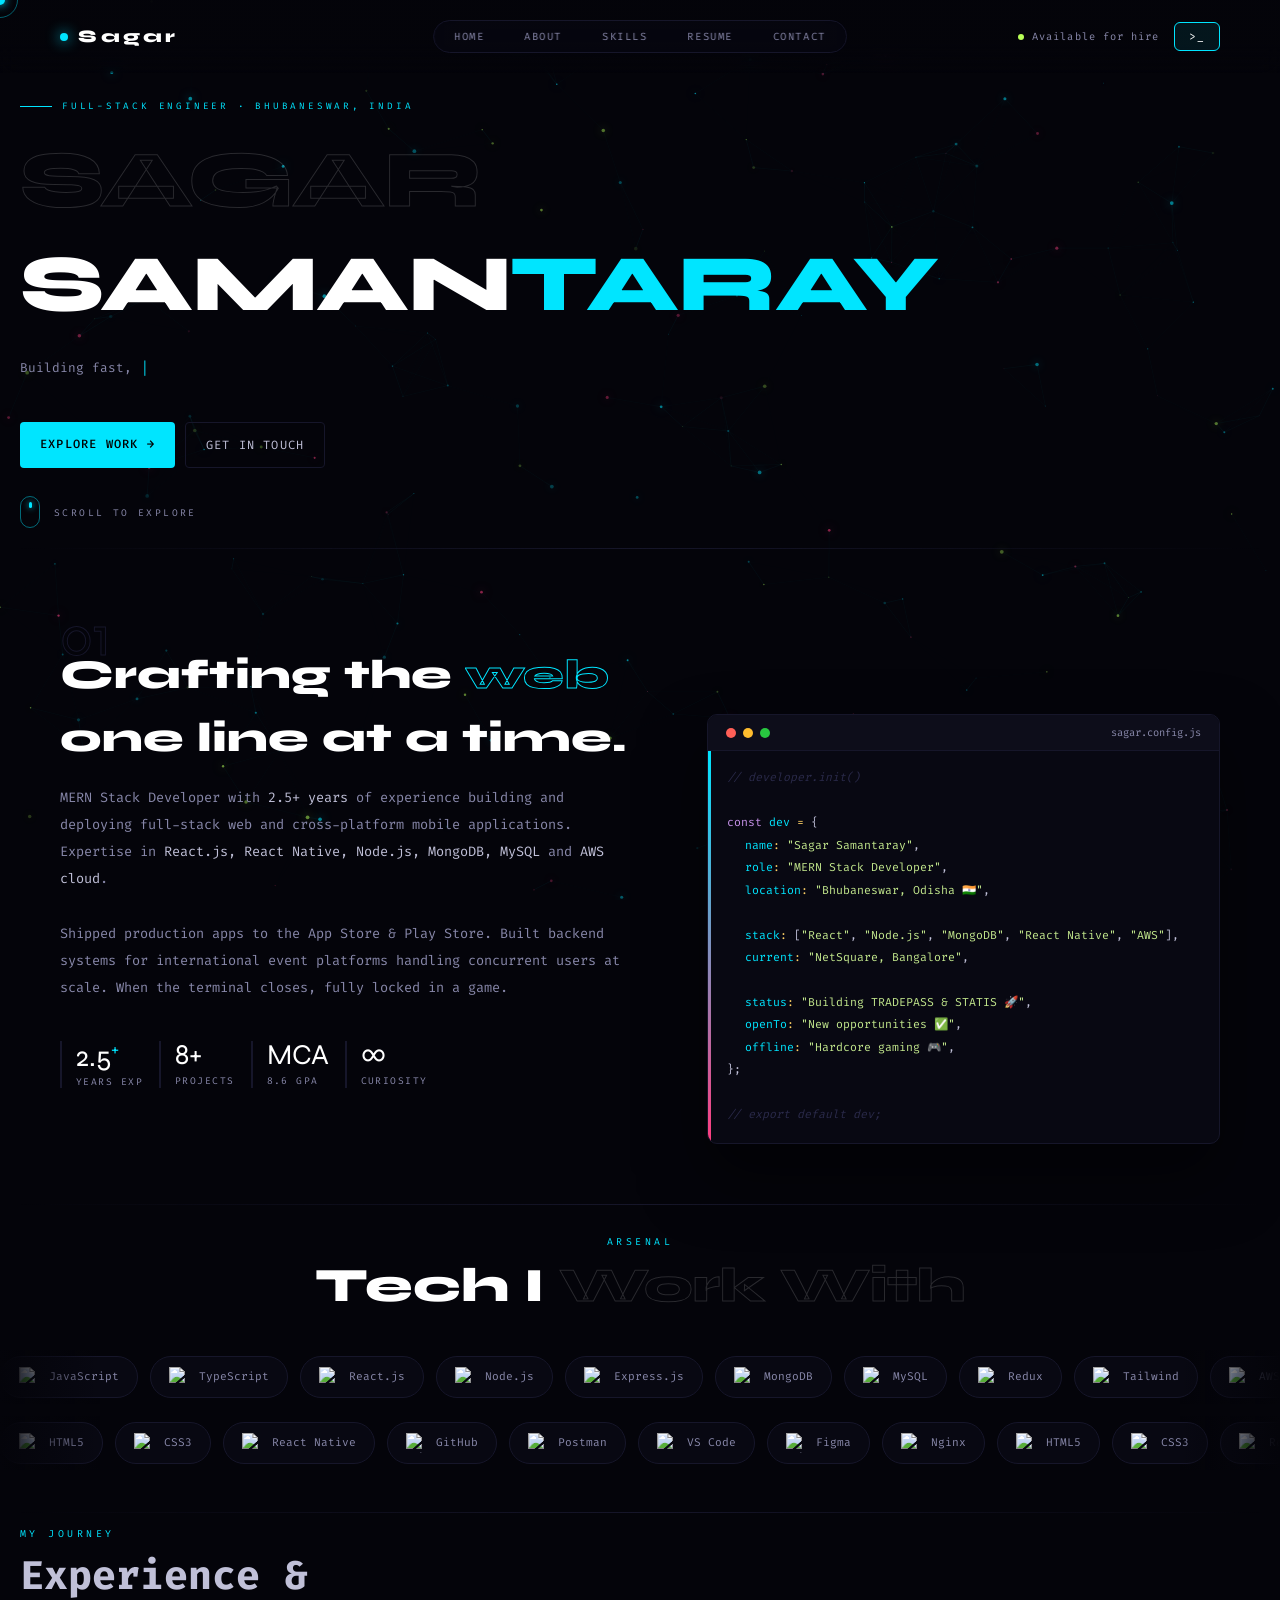
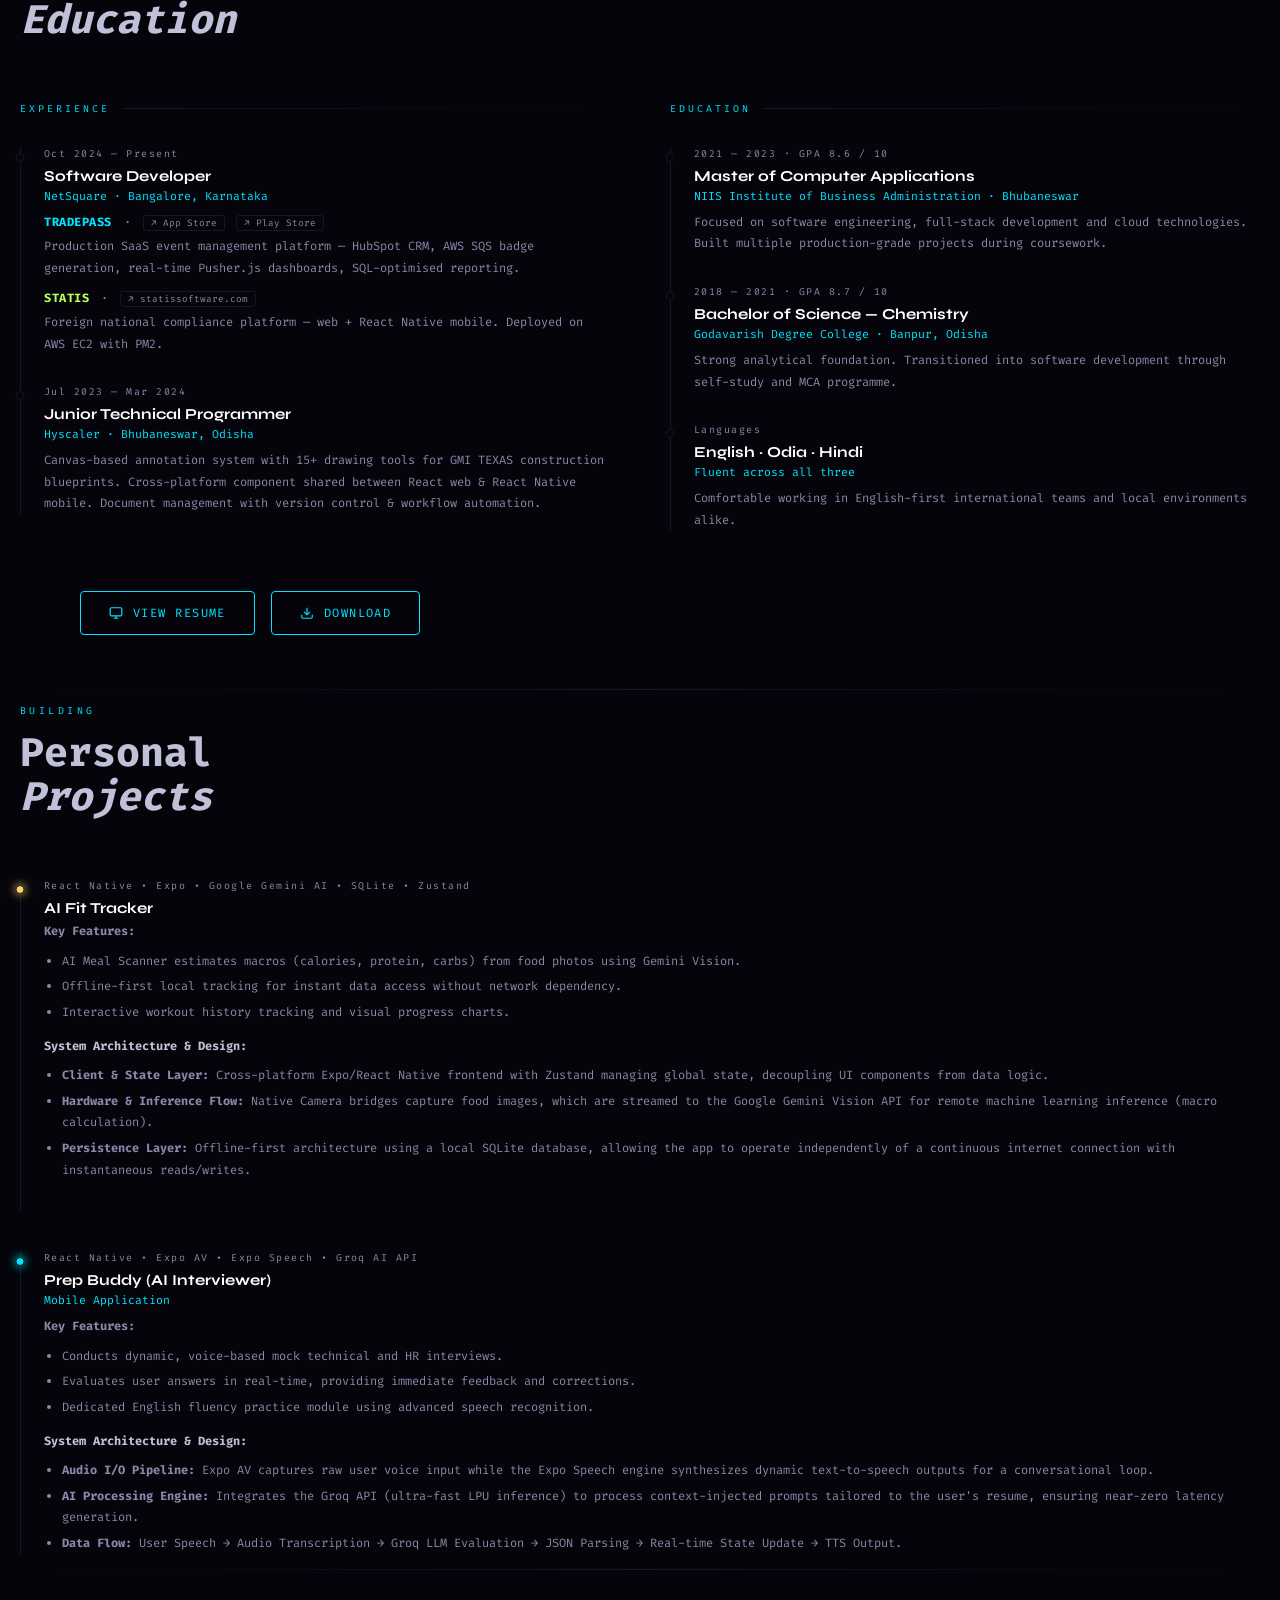
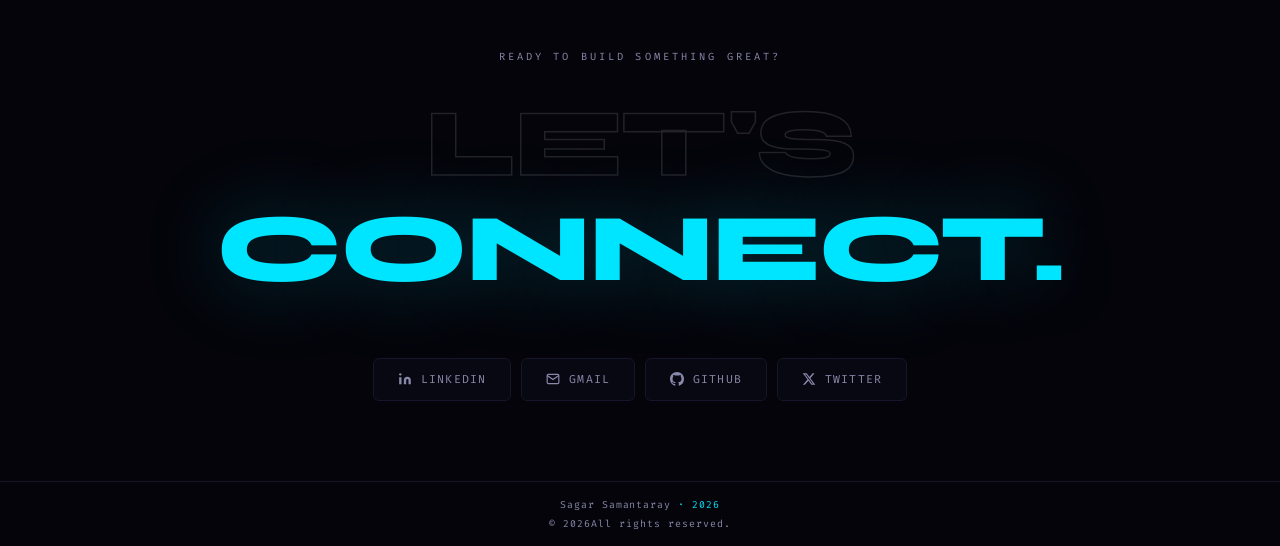
==== commit 857c5e63: "fix: protect getElementById strings from class mangling" ====
--- a/index.html
+++ b/index.html
@@ -116,4 +116,4 @@
       }
     }
   ]
-}</script><link rel="icon" type="image/x-icon" href="favicon.ico"><link rel="icon" type="image/png" sizes="32x32" href="favicon-32x32.png"><link rel="apple-touch-icon" sizes="180x180" href="apple-touch-icon.png"><link href="https://fonts.googleapis.com/css2?family=Syne:wght@400;600;700;800&family=Fira+Code:wght@300;400;500&display=swap" rel="stylesheet"/><link rel="stylesheet" href="_0xE7BEF7.css"/><link rel="stylesheet" href="_0x09E7DD.css"/><link rel="stylesheet" href="_0x749099.css"/><link rel="stylesheet" href="_0x758ECD.css"/><link rel="stylesheet" href="_0xCCEED1.css"/><link rel="stylesheet" href="_0x657E26.css"/><link rel="stylesheet" href="_0xDE5AD1.css"/><link rel="stylesheet" href="_0x4CC10E.css"/></head><body><div id="progress-bar"></div><canvas id="canvas-particles"></canvas><div id="cur"></div><div id="cur-ring"></div><div id="terminal-backdrop"></div><div id="terminal-overlay"><div class="_0x6719"><div class="_0x498a"><span class="_0x6ed9 _0x6204"></span><span class="_0x6ed9 _0x6207"></span><span class="_0x6ed9 _0x6206"></span></div><span class="_0x6386">sagar@portfolio — bash</span> <button id="term-close" aria-label="Close terminal">✕</button></div><div class="_0x7156" id="term-body"><div class="_0x4217" id="term-input-row"><span class="_0xc4a2">sagar@portfolio:~$</span> <input id="term-input" type="search" autocomplete="off" autocorrect="off" autocapitalize="none" spellcheck="false" data-lpignore="true" aria-label="Terminal input"/></div></div></div><div id="resume-modal" class="_0x6fd5" onclick="closeResume(event)"><div class="_0x4922"><div class="_0xcb5e"><span class="_0x8877"><svg width="13" height="13" viewBox="0 0 24 24" fill="none" stroke="currentColor" stroke-width="2"><path d="M14 2H6a2 2 0 00-2 2v16a2 2 0 002 2h12a2 2 0 002-2V8z"/><polyline points="14 2 14 8 20 8"/></svg> sagar_samantaray_resume.pdf</span><div class="_0xb923"><button class="_0xdab4" onclick="zoomOut()" title="Zoom Out">−</button> <span id="zoom-label" class="_0xba19">100%</span> <button class="_0xdab4" onclick="zoomIn()" title="Zoom In">+</button> <a href="https://drive.google.com/uc?export=download&id=1TMoIxOPAEXFIfVhJ-7Nk8hUGhQi1793G" target="_blank" class="_0xdab4 _0xdf91" title="Download"><svg width="12" height="12" viewBox="0 0 24 24" fill="none" stroke="currentColor" stroke-width="2.5"><path d="M21 15v4a2 2 0 01-2 2H5a2 2 0 01-2-2v-4"/><polyline points="7 10 12 15 17 10"/><line x1="12" y1="15" x2="12" y2="3"/></svg> </a><button class="_0xdab4 _0xeaaf" onclick="closeResume()" title="Close">✕</button></div></div><div class="_0xf0d3" id="resume-frame-wrap"><iframe id="resume-iframe" src="https://drive.google.com/file/d/1TMoIxOPAEXFIfVhJ-7Nk8hUGhQi1793G/preview" allow="autoplay" frameborder="0"></iframe></div></div></div><button id="terminal-fab" aria-label="Open terminal">&gt;_</button><div id="scroll-mouse"><div class="_0x86b5"><div class="_0x77f4"></div><div class="_0x776a" id="smouse-body"><div class="_0x6825"></div></div></div></div><div id="mobile-menu"><button id="close-menu-btn" onclick="closeMenu()" aria-label="Close Menu" style="position:absolute;top:24px;right:24px;background:0 0;border:none;font-size:2rem;color:var(--dim);z-index:201;cursor:pointer">&#10005;</button> <a href="#hero" onclick="closeMenu()">Home</a> <a href="#about" onclick="closeMenu()">About</a> <a href="#skills" onclick="closeMenu()">Skills</a> <a href="#resume" onclick="closeMenu()">Resume</a> <a href="#contact" onclick="closeMenu()">Contact</a></div><div id="content"><nav><div class="_0x232e"><div class="_0x133c"></div>Sagar</div><ul class="_0x68bb"><li><a href="#hero">Home</a></li><li><a href="#about">About</a></li><li><a href="#skills">Skills</a></li><li><a href="#resume">Resume</a></li><li><a href="#contact">Contact</a></li></ul><div class="_0x7d31"><a href="tel:+917205222672" style="text-decoration:none;color:inherit"><div class="_0xdda5"><div class="_0xdd37"></div>Available for hire</div></a><button id="terminal-btn" aria-label="Open terminal">&gt;_</button></div><button id="hamburger" onclick="toggleMenu()" aria-label="Menu"><span></span><span></span><span></span></button></nav><section id="hero"><div class="_0xd2aa">DEV</div><div class="_0xa40a"><div class="_0x9da9"></div>Full-Stack Engineer · Bhubaneswar, India</div><h1 class="_0x4b01"><span class="_0x36a2">SAGAR</span><br/><span class="_0x8e98">SAMAN</span><span class="_0x6f04">TARAY</span></h1><p class="_0xd8a9"><span id="typewriter"></span><span class="_0x4cda">|</span></p><div class="_0x81d3"><a href="#about" class="_0x0eb3 _0x43ae"><span>Explore Work →</span></a> <a href="mailto:sagars.samantaray@gmail.com" class="_0x0ebf _0x43ae">Get in Touch</a></div><div class="_0x1835"><div class="_0x95a2"><div class="_0xbf5a"></div></div><span class="_0x9d80">Scroll to explore</span></div></section><div class="_0x1efe"></div><section id="about"><div class="_0xa79a _0x70c1"><div class="_0x9c6b">01</div><h2 class="_0xdc53"><span class="_0x7c72">Crafting the</span> <span class="_0x910f"><em id="skill-word">web</em></span></h2></div><div class="about-left _0x70c1 _0x6dd0"><h2 class="_0x07c1">one line at a time.</h2><p class="_0x64d5">MERN Stack Developer with <b>2.5+ years</b> of experience building and deploying full-stack web and cross-platform mobile applications. Expertise in <b>React.js, React Native, Node.js, MongoDB, MySQL</b> and <b>AWS cloud</b>.<br/><br/>Shipped production apps to the App Store &amp; Play Store. Built backend systems for international event platforms handling concurrent users at scale. When the terminal closes, fully locked in a game.</p><div class="_0xf0c4"><div class="_0x35d7"><div class="_0x03b4">2.5<sup>+</sup></div><div class="_0x03b6">Years Exp</div></div><div class="_0x35d7"><div class="_0x03b4">8+</div><div class="_0x03b6">Projects</div></div><div class="_0x35d7"><div class="_0x03b4">MCA</div><div class="_0x03b6">8.6 GPA</div></div><div class="_0x35d7"><div class="_0x03b4">∞</div><div class="_0x03b6">Curiosity</div></div></div></div><div class="_0xb471 _0x70c1 _0x6dd3"><div class="_0x00b4"><div class="_0x6ee2 _0x4b13"></div><div class="_0x6ee2 _0x4b10"></div><div class="_0x6ee2 _0x4b11"></div><span class="_0x0503">sagar.config.js</span></div><div class="_0xcc3b"><div class="_0x7557"><span class="_0x0d89"></span></div><span class="_0x6e87 _0x6ee5">// developer.init()</span> <span class="_0x6e87">&nbsp;</span> <span class="_0x6e87"><span class="_0x6eed">const</span> <span class="_0x6ef0">dev</span> <span class="_0x6ef6">=</span> {</span> <span class="_0x6e87 _0x6f7d"><span class="_0x6ef0">name</span><span class="_0x6ef6">:</span> <span class="_0x6ef5">"Sagar Samantaray"</span>,</span> <span class="_0x6e87 _0x6f7d"><span class="_0x6ef0">role</span><span class="_0x6ef6">:</span> <span class="_0x6ef5">"MERN Stack Developer"</span>,</span> <span class="_0x6e87 _0x6f7d"><span class="_0x6ef0">location</span><span class="_0x6ef6">:</span> <span class="_0x6ef5">"Bhubaneswar, Odisha 🇮🇳"</span>,</span> <span class="_0x6e87">&nbsp;</span> <span class="_0x6e87 _0x6f7d"><span class="_0x6ef0">stack</span><span class="_0x6ef6">:</span> [<span class="_0x6ef5">"React"</span>, <span class="_0x6ef5">"Node.js"</span>, <span class="_0x6ef5">"MongoDB"</span>, <span class="_0x6ef5">"React Native"</span>, <span class="_0x6ef5">"AWS"</span>],</span> <span class="_0x6e87 _0x6f7d"><span class="_0x6ef0">current</span><span class="_0x6ef6">:</span> <span class="_0x6ef5">"NetSquare, Bangalore"</span>,</span> <span class="_0x6e87">&nbsp;</span> <span class="_0x6e87 _0x6f7d"><span class="_0x6ef0">status</span><span class="_0x6ef6">:</span> <span class="_0x6ef5">"Building TRADEPASS &amp; STATIS 🚀"</span>,</span> <span class="_0x6e87 _0x6f7d"><span class="_0x6ef0">openTo</span><span class="_0x6ef6">:</span> <span class="_0x6ef5">"New opportunities ✅"</span>,</span> <span class="_0x6e87 _0x6f7d"><span class="_0x6ef0">offline</span><span class="_0x6ef6">:</span> <span class="_0x6ef5">"Hardcore gaming 🎮"</span>,</span> <span class="_0x6e87">};</span> <span class="_0x6e87">&nbsp;</span> <span class="_0x6e87 _0x6ee5">// export default dev;</span></div></div></section><div class="_0x1efe"></div><section id="skills"><div class="_0xd481 _0x70c1"><span class="_0x62ef">Arsenal</span><h2 class="_0x1ae2">Tech I <span>Work With</span></h2></div><div class="_0xec26 _0x70c1 _0x6dd0"><div class="_0xb3fd"><div class="_0xf19c"><img src="https://skillicons.dev/icons?i=js&theme=dark" alt="JavaScript icon"/><span class="_0x0dd6">JavaScript</span></div><div class="_0xf19c"><img src="https://skillicons.dev/icons?i=ts&theme=dark" alt="TypeScript icon"/><span class="_0x0dd6">TypeScript</span></div><div class="_0xf19c"><img src="https://skillicons.dev/icons?i=react&theme=dark" alt="React icon"/><span class="_0x0dd6">React.js</span></div><div class="_0xf19c"><img src="https://skillicons.dev/icons?i=nodejs&theme=dark" alt="Node.js icon"/><span class="_0x0dd6">Node.js</span></div><div class="_0xf19c"><img src="https://skillicons.dev/icons?i=express&theme=dark" alt="Express.js icon"/><span class="_0x0dd6">Express.js</span></div><div class="_0xf19c"><img src="https://skillicons.dev/icons?i=mongodb&theme=dark" alt="MongoDB icon"/><span class="_0x0dd6">MongoDB</span></div><div class="_0xf19c"><img src="https://skillicons.dev/icons?i=mysql&theme=dark" alt="MySQL icon"/><span class="_0x0dd6">MySQL</span></div><div class="_0xf19c"><img src="https://skillicons.dev/icons?i=redux&theme=dark" alt="Redux icon"/><span class="_0x0dd6">Redux</span></div><div class="_0xf19c"><img src="https://skillicons.dev/icons?i=tailwind&theme=dark" alt="Tailwind CSS icon"/><span class="_0x0dd6">Tailwind</span></div><div class="_0xf19c"><img src="https://skillicons.dev/icons?i=aws&theme=dark" alt="AWS icon"/><span class="_0x0dd6">AWS</span></div><div class="_0xf19c"><img src="https://skillicons.dev/icons?i=linux&theme=dark" alt="Linux icon"/><span class="_0x0dd6">Linux</span></div><div class="_0xf19c"><img src="https://skillicons.dev/icons?i=git&theme=dark" alt="Git icon"/><span class="_0x0dd6">Git</span></div><div class="_0xf19c"><img src="https://skillicons.dev/icons?i=js&theme=dark" alt="JavaScript icon"/><span class="_0x0dd6">JavaScript</span></div><div class="_0xf19c"><img src="https://skillicons.dev/icons?i=ts&theme=dark" alt="TypeScript icon"/><span class="_0x0dd6">TypeScript</span></div><div class="_0xf19c"><img src="https://skillicons.dev/icons?i=react&theme=dark" alt="React icon"/><span class="_0x0dd6">React.js</span></div><div class="_0xf19c"><img src="https://skillicons.dev/icons?i=nodejs&theme=dark" alt="Node.js icon"/><span class="_0x0dd6">Node.js</span></div><div class="_0xf19c"><img src="https://skillicons.dev/icons?i=express&theme=dark" alt="Express.js icon"/><span class="_0x0dd6">Express.js</span></div><div class="_0xf19c"><img src="https://skillicons.dev/icons?i=mongodb&theme=dark" alt="MongoDB icon"/><span class="_0x0dd6">MongoDB</span></div><div class="_0xf19c"><img src="https://skillicons.dev/icons?i=mysql&theme=dark" alt="MySQL icon"/><span class="_0x0dd6">MySQL</span></div><div class="_0xf19c"><img src="https://skillicons.dev/icons?i=redux&theme=dark" alt="Redux icon"/><span class="_0x0dd6">Redux</span></div><div class="_0xf19c"><img src="https://skillicons.dev/icons?i=tailwind&theme=dark" alt="Tailwind CSS icon"/><span class="_0x0dd6">Tailwind</span></div><div class="_0xf19c"><img src="https://skillicons.dev/icons?i=aws&theme=dark" alt="AWS icon"/><span class="_0x0dd6">AWS</span></div><div class="_0xf19c"><img src="https://skillicons.dev/icons?i=linux&theme=dark" alt="Linux icon"/><span class="_0x0dd6">Linux</span></div><div class="_0xf19c"><img src="https://skillicons.dev/icons?i=git&theme=dark" alt="Git icon"/><span class="_0x0dd6">Git</span></div></div></div><div class="_0xec26 _0x70c1 _0x6dd3"><div class="_0xb3fd _0x8b64"><div class="_0xf19c"><img src="https://skillicons.dev/icons?i=html&theme=dark" alt="HTML5 icon"/><span class="_0x0dd6">HTML5</span></div><div class="_0xf19c"><img src="https://skillicons.dev/icons?i=css&theme=dark" alt="CSS3 icon"/><span class="_0x0dd6">CSS3</span></div><div class="_0xf19c"><img src="https://skillicons.dev/icons?i=react&theme=dark" alt="React icon"/><span class="_0x0dd6">React Native</span></div><div class="_0xf19c"><img src="https://skillicons.dev/icons?i=github&theme=dark" alt="GitHub icon"/><span class="_0x0dd6">GitHub</span></div><div class="_0xf19c"><img src="https://skillicons.dev/icons?i=postman&theme=dark" alt="Postman icon"/><span class="_0x0dd6">Postman</span></div><div class="_0xf19c"><img src="https://skillicons.dev/icons?i=vscode&theme=dark" alt="VS Code icon"/><span class="_0x0dd6">VS Code</span></div><div class="_0xf19c"><img src="https://skillicons.dev/icons?i=figma&theme=dark" alt="Figma icon"/><span class="_0x0dd6">Figma</span></div><div class="_0xf19c"><img src="https://skillicons.dev/icons?i=nginx&theme=dark" alt="Nginx icon"/><span class="_0x0dd6">Nginx</span></div><div class="_0xf19c"><img src="https://skillicons.dev/icons?i=html&theme=dark" alt="HTML5 icon"/><span class="_0x0dd6">HTML5</span></div><div class="_0xf19c"><img src="https://skillicons.dev/icons?i=css&theme=dark" alt="CSS3 icon"/><span class="_0x0dd6">CSS3</span></div><div class="_0xf19c"><img src="https://skillicons.dev/icons?i=react&theme=dark" alt="React icon"/><span class="_0x0dd6">React Native</span></div><div class="_0xf19c"><img src="https://skillicons.dev/icons?i=github&theme=dark" alt="GitHub icon"/><span class="_0x0dd6">GitHub</span></div><div class="_0xf19c"><img src="https://skillicons.dev/icons?i=postman&theme=dark" alt="Postman icon"/><span class="_0x0dd6">Postman</span></div><div class="_0xf19c"><img src="https://skillicons.dev/icons?i=vscode&theme=dark" alt="VS Code icon"/><span class="_0x0dd6">VS Code</span></div><div class="_0xf19c"><img src="https://skillicons.dev/icons?i=figma&theme=dark" alt="Figma icon"/><span class="_0x0dd6">Figma</span></div><div class="_0xf19c"><img src="https://skillicons.dev/icons?i=nginx&theme=dark" alt="Nginx icon"/><span class="_0x0dd6">Nginx</span></div></div></div></section><div class="_0x1efe"></div><section id="resume"><div class="_0x70c1"><span class="_0x62ef">My Journey</span><h2 class="_0x18d5">Experience &amp;<br/><em>Education</em></h2></div><div class="_0x9029"><div class="_0x70c1 _0x6dd0"><div class="_0x3d5c">Experience</div><div class="_0xb164"><div class="_0x1f3a"></div><div class="_0x2b3e">Oct 2024 — Present</div><div class="_0x6229">Software Developer</div><div class="_0x9fed">NetSquare · Bangalore, Karnataka</div><div class="_0x98f8"><div style="margin-bottom:3px"><a href="https://apps.apple.com/us/app/tradepass/id6752904218" target="_blank" style="color:var(--cyan);text-decoration:none;font-weight:700;letter-spacing:.5px">TRADEPASS</a> <span style="color:var(--dim);margin:0 5px">·</span> <a href="https://apps.apple.com/us/app/tradepass/id6752904218" target="_blank" style="color:var(--dim);text-decoration:none;font-size:.78em;border:1px solid var(--border);padding:1px 7px;border-radius:3px">↗ App Store</a> <a href="https://play.google.com/store/apps/details?id=com.tradepass.app" target="_blank" style="color:var(--dim);text-decoration:none;font-size:.78em;border:1px solid var(--border);padding:1px 7px;border-radius:3px;margin-left:4px">↗ Play Store</a></div><span style="color:var(--dim)">Production SaaS event management platform — HubSpot CRM, AWS SQS badge generation, real-time Pusher.js dashboards, SQL-optimised reporting.</span><div style="margin-top:8px;margin-bottom:3px"><a href="https://statissoftware.com/" target="_blank" style="color:var(--lime);text-decoration:none;font-weight:700;letter-spacing:.5px">STATIS</a> <span style="color:var(--dim);margin:0 5px">·</span> <a href="https://statissoftware.com/" target="_blank" style="color:var(--dim);text-decoration:none;font-size:.78em;border:1px solid var(--border);padding:1px 7px;border-radius:3px">↗ statissoftware.com</a></div><span style="color:var(--dim)">Foreign national compliance platform — web + React Native mobile. Deployed on AWS EC2 with PM2.</span></div></div><div class="_0xb164"><div class="_0x1f3a"></div><div class="_0x2b3e">Jul 2023 — Mar 2024</div><div class="_0x6229">Junior Technical Programmer</div><div class="_0x9fed">Hyscaler · Bhubaneswar, Odisha</div><div class="_0x98f8">Canvas-based annotation system with 15+ drawing tools for GMI TEXAS construction blueprints. Cross-platform component shared between React web &amp; React Native mobile. Document management with version control &amp; workflow automation.</div></div></div><div class="_0x70c1 _0x6dd3"><div class="_0x3d5c">Education</div><div class="_0xb164"><div class="_0x1f3a"></div><div class="_0x2b3e">2021 — 2023 · GPA 8.6 / 10</div><div class="_0x6229">Master of Computer Applications</div><div class="_0x9fed">NIIS Institute of Business Administration · Bhubaneswar</div><div class="_0x98f8">Focused on software engineering, full-stack development and cloud technologies. Built multiple production-grade projects during coursework.</div></div><div class="_0xb164"><div class="_0x1f3a"></div><div class="_0x2b3e">2018 — 2021 · GPA 8.7 / 10</div><div class="_0x6229">Bachelor of Science — Chemistry</div><div class="_0x9fed">Godavarish Degree College · Banpur, Odisha</div><div class="_0x98f8">Strong analytical foundation. Transitioned into software development through self-study and MCA programme.</div></div><div class="_0xb164"><div class="_0x1f3a"></div><div class="_0x2b3e">Languages</div><div class="_0x6229">English · Odia · Hindi</div><div class="_0x9fed">Fluent across all three</div><div class="_0x98f8">Comfortable working in English-first international teams and local environments alike.</div></div></div><div class="_0x047a _0x70c1 _0x6dd2"><button onclick="openResume()" class="_0x6965 _0x43ae"><svg width="14" height="14" viewBox="0 0 24 24" fill="none" stroke="currentColor" stroke-width="2"><rect x="2" y="3" width="20" height="14" rx="2"/><path d="M8 21h8M12 17v4"/></svg> <span>View Resume</span></button> <a href="https://drive.google.com/uc?export=download&id=1TMoIxOPAEXFIfVhJ-7Nk8hUGhQi1793G" target="_blank" class="_0x6965 _0x43ae" style="text-decoration:none"><svg width="14" height="14" viewBox="0 0 24 24" fill="none" stroke="currentColor" stroke-width="2"><path d="M21 15v4a2 2 0 01-2 2H5a2 2 0 01-2-2v-4"/><polyline points="7 10 12 15 17 10"/><line x1="12" y1="15" x2="12" y2="3"/></svg> <span>Download</span></a></div></div></section><div class="_0x1efe"></div><section id="projects"><div class="_0x70c1"><span class="_0x62ef">Building</span><h2 class="_0x18d5">Personal<br/><em>Projects</em></h2></div><div class="_0x9029" style="grid-template-columns:1fr"><div class="_0x70c1 _0x6dd0"><div class="_0xb164"><div class="_0x1f3a" style="background:var(--gold);box-shadow:0 0 10px var(--gold)"></div><div class="_0x2b3e">React Native • Expo • Google Gemini AI • SQLite • Zustand</div><div class="_0x6229" style="color:#fff">AI Fit Tracker</div><div class="_0x98f8"><div style="margin-bottom:8px"><strong>Key Features:</strong></div><ul style="margin-left:18px;margin-bottom:12px;color:var(--dim)"><li style="margin-bottom:4px">AI Meal Scanner estimates macros (calories, protein, carbs) from food photos using Gemini Vision.</li><li style="margin-bottom:4px">Offline-first local tracking for instant data access without network dependency.</li><li>Interactive workout history tracking and visual progress charts.</li></ul><div style="margin-bottom:8px;color:var(--text)"><strong>System Architecture & Design:</strong></div><ul style="margin-left:18px;color:var(--dim)"><li style="margin-bottom:4px"><strong>Client & State Layer:</strong> Cross-platform Expo/React Native frontend with Zustand managing global state, decoupling UI components from data logic.</li><li style="margin-bottom:4px"><strong>Hardware & Inference Flow:</strong> Native Camera bridges capture food images, which are streamed to the Google Gemini Vision API for remote machine learning inference (macro calculation).</li><li><strong>Persistence Layer:</strong> Offline-first architecture using a local SQLite database, allowing the app to operate independently of a continuous internet connection with instantaneous reads/writes.</li></ul></div></div><div class="_0xb164" style="margin-top:40px"><div class="_0x1f3a" style="background:var(--cyan);box-shadow:0 0 10px var(--cyan)"></div><div class="_0x2b3e">React Native • Expo AV • Expo Speech • Groq AI API</div><div class="_0x6229" style="color:#fff">Prep Buddy (AI Interviewer)</div><div class="_0x9fed">Mobile Application</div><div class="_0x98f8"><div style="margin-bottom:8px"><strong>Key Features:</strong></div><ul style="margin-left:18px;margin-bottom:12px;color:var(--dim)"><li style="margin-bottom:4px">Conducts dynamic, voice-based mock technical and HR interviews.</li><li style="margin-bottom:4px">Evaluates user answers in real-time, providing immediate feedback and corrections.</li><li>Dedicated English fluency practice module using advanced speech recognition.</li></ul><div style="margin-bottom:8px;color:var(--text)"><strong>System Architecture & Design:</strong></div><ul style="margin-left:18px;color:var(--dim)"><li style="margin-bottom:4px"><strong>Audio I/O Pipeline:</strong> Expo AV captures raw user voice input while the Expo Speech engine synthesizes dynamic text-to-speech outputs for a conversational loop.</li><li style="margin-bottom:4px"><strong>AI Processing Engine:</strong> Integrates the Groq API (ultra-fast LPU inference) to process context-injected prompts tailored to the user's resume, ensuring near-zero latency generation.</li><li><strong>Data Flow:</strong> User Speech → Audio Transcription → Groq LLM Evaluation → JSON Parsing → Real-time State Update → TTS Output.</li></ul></div></div></div></div></section><div class="_0x1efe"></div><section id="contact"><p class="_0x29af _0x70c1">Ready to build something great?</p><h2 class="_0xd9e0 _0x70c1 _0x6dd0"><span class="_0x36a2">LET'S</span> <span class="_0xc416">CONNECT.</span></h2><div class="_0x84cd _0x70c1 _0x6dd3"><a href="https://linkedin.com/in/sagar-samantaray" class="_0x907a _0x43ae" target="_blank"><svg width="14" height="14" viewBox="0 0 24 24" fill="currentColor"><path d="M16 8a6 6 0 016 6v7h-4v-7a2 2 0 00-4 0v7h-4v-7a6 6 0 016-6zM2 9h4v12H2z"/><circle cx="4" cy="4" r="2"/></svg> <span>LinkedIn</span> </a><a href="mailto:sagars.samantaray@gmail.com" class="_0x907a _0x43ae"><svg width="14" height="14" viewBox="0 0 24 24" fill="none" stroke="currentColor" stroke-width="2"><path d="M4 4h16c1.1 0 2 .9 2 2v12c0 1.1-.9 2-2 2H4c-1.1 0-2-.9-2-2V6c0-1.1.9-2 2-2z"/><polyline points="22,6 12,13 2,6"/></svg> <span>Gmail</span> </a><a href="https://github.com/sagars-samantaray" class="_0x907a _0x43ae" target="_blank"><svg width="14" height="14" viewBox="0 0 24 24" fill="currentColor"><path d="M12 0C5.37 0 0 5.37 0 12c0 5.31 3.435 9.795 8.205 11.385.6.105.825-.255.825-.57 0-.285-.015-1.23-.015-2.235-3.015.555-3.795-.735-4.035-1.41-.135-.345-.72-1.41-1.23-1.695-.42-.225-1.02-.78-.015-.795.945-.015 1.62.87 1.845 1.23 1.08 1.815 2.805 1.305 3.495.99.105-.78.42-1.305.765-1.605-2.67-.3-5.46-1.335-5.46-5.925 0-1.305.465-2.385 1.23-3.225-.12-.3-.54-1.53.12-3.18 0 0 1.005-.315 3.3 1.23.96-.27 1.98-.405 3-.405s2.04.135 3 .405c2.295-1.56 3.3-1.23 3.3-1.23.66 1.65.24 2.88.12 3.18.765.84 1.23 1.905 1.23 3.225 0 4.605-2.805 5.625-5.475 5.925.435.375.81 1.095.81 2.22 0 1.605-.015 2.895-.015 3.3 0 .315.225.69.825.57A12.02 12.02 0 0024 12c0-6.63-5.37-12-12-12z"/></svg> <span>GitHub</span> </a><a href="https://twitter.com/sagar________" class="_0x907a _0x43ae" target="_blank"><svg width="14" height="14" viewBox="0 0 24 24" fill="currentColor"><path d="M18.244 2.25h3.308l-7.227 8.26 8.502 11.24H16.17l-5.214-6.817L4.99 21.75H1.68l7.73-8.835L1.254 2.25H8.08l4.713 6.231zm-1.161 17.52h1.833L7.084 4.126H5.117z"/></svg> <span>Twitter</span></a></div></section><footer><div class="_0x66a1">Sagar Samantaray <span>·</span> <span id="footer-year"></span><script>document.getElementById("footer-year").textContent=(new Date).getFullYear()</script></div><div class="_0x66bf">© <span id="footer-year2"></span><script>document.getElementById("footer-year2").textContent=(new Date).getFullYear()</script>All rights reserved.</div></footer></div><script src="_0x293909.js" defer="defer"></script></body></html>+}</script><link rel="icon" type="image/x-icon" href="favicon.ico"><link rel="icon" type="image/png" sizes="32x32" href="favicon-32x32.png"><link rel="apple-touch-icon" sizes="180x180" href="apple-touch-icon.png"><link href="https://fonts.googleapis.com/css2?family=Syne:wght@400;600;700;800&family=Fira+Code:wght@300;400;500&display=swap" rel="stylesheet"/><link rel="stylesheet" href="_0x0C6C14.css"/><link rel="stylesheet" href="_0x3255F9.css"/><link rel="stylesheet" href="_0xD70A1C.css"/><link rel="stylesheet" href="_0x0F3626.css"/><link rel="stylesheet" href="_0x5085A7.css"/><link rel="stylesheet" href="_0x4345D5.css"/><link rel="stylesheet" href="_0x37B752.css"/><link rel="stylesheet" href="_0xB44D70.css"/></head><body><div id="progress-bar"></div><canvas id="canvas-particles"></canvas><div id="cur"></div><div id="cur-ring"></div><div id="terminal-backdrop"></div><div id="terminal-overlay"><div class="_0x6719"><div class="_0x498a"><span class="_0x6ed9 _0x6204"></span><span class="_0x6ed9 _0x6207"></span><span class="_0x6ed9 _0x6206"></span></div><span class="_0x6386">sagar@portfolio — bash</span> <button id="term-close" aria-label="Close terminal">✕</button></div><div class="_0x7156" id="term-body"><div class="_0x4217" id="term-input-row"><span class="_0xc4a2">sagar@portfolio:~$</span> <input id="term-input" type="search" autocomplete="off" autocorrect="off" autocapitalize="none" spellcheck="false" data-lpignore="true" aria-label="Terminal input"/></div></div></div><div id="resume-modal" class="_0x6fd5" onclick="closeResume(event)"><div class="_0x4922"><div class="_0xcb5e"><span class="_0x8877"><svg width="13" height="13" viewBox="0 0 24 24" fill="none" stroke="currentColor" stroke-width="2"><path d="M14 2H6a2 2 0 00-2 2v16a2 2 0 002 2h12a2 2 0 002-2V8z"/><polyline points="14 2 14 8 20 8"/></svg> sagar_samantaray_resume.pdf</span><div class="_0xb923"><button class="_0xdab4" onclick="zoomOut()" title="Zoom Out">−</button> <span id="zoom-label" class="_0xba19">100%</span> <button class="_0xdab4" onclick="zoomIn()" title="Zoom In">+</button> <a href="https://drive.google.com/uc?export=download&id=1TMoIxOPAEXFIfVhJ-7Nk8hUGhQi1793G" target="_blank" class="_0xdab4 _0xdf91" title="Download"><svg width="12" height="12" viewBox="0 0 24 24" fill="none" stroke="currentColor" stroke-width="2.5"><path d="M21 15v4a2 2 0 01-2 2H5a2 2 0 01-2-2v-4"/><polyline points="7 10 12 15 17 10"/><line x1="12" y1="15" x2="12" y2="3"/></svg> </a><button class="_0xdab4 _0xeaaf" onclick="closeResume()" title="Close">✕</button></div></div><div class="_0xf0d3" id="resume-frame-wrap"><iframe id="resume-iframe" src="https://drive.google.com/file/d/1TMoIxOPAEXFIfVhJ-7Nk8hUGhQi1793G/preview" allow="autoplay" frameborder="0"></iframe></div></div></div><button id="terminal-fab" aria-label="Open terminal">&gt;_</button><div id="scroll-mouse"><div class="_0x86b5"><div class="_0x77f4"></div><div class="_0x776a" id="smouse-body"><div class="_0x6825"></div></div></div></div><div id="mobile-menu"><button id="close-menu-btn" onclick="closeMenu()" aria-label="Close Menu" style="position:absolute;top:24px;right:24px;background:0 0;border:none;font-size:2rem;color:var(--dim);z-index:201;cursor:pointer">&#10005;</button> <a href="#hero" onclick="closeMenu()">Home</a> <a href="#about" onclick="closeMenu()">About</a> <a href="#skills" onclick="closeMenu()">Skills</a> <a href="#resume" onclick="closeMenu()">Resume</a> <a href="#contact" onclick="closeMenu()">Contact</a></div><div id="content"><nav><div class="_0x232e"><div class="_0x133c"></div>Sagar</div><ul class="_0x68bb"><li><a href="#hero">Home</a></li><li><a href="#about">About</a></li><li><a href="#skills">Skills</a></li><li><a href="#resume">Resume</a></li><li><a href="#contact">Contact</a></li></ul><div class="_0x7d31"><a href="tel:+917205222672" style="text-decoration:none;color:inherit"><div class="_0xdda5"><div class="_0xdd37"></div>Available for hire</div></a><button id="terminal-btn" aria-label="Open terminal">&gt;_</button></div><button id="hamburger" onclick="toggleMenu()" aria-label="Menu"><span></span><span></span><span></span></button></nav><section id="hero"><div class="_0xd2aa">DEV</div><div class="_0xa40a"><div class="_0x9da9"></div>Full-Stack Engineer · Bhubaneswar, India</div><h1 class="_0x4b01"><span class="_0x36a2">SAGAR</span><br/><span class="_0x8e98">SAMAN</span><span class="_0x6f04">TARAY</span></h1><p class="_0xd8a9"><span id="typewriter"></span><span class="_0x4cda">|</span></p><div class="_0x81d3"><a href="#about" class="_0x0eb3 _0x43ae"><span>Explore Work →</span></a> <a href="mailto:sagars.samantaray@gmail.com" class="_0x0ebf _0x43ae">Get in Touch</a></div><div class="_0x1835"><div class="_0x95a2"><div class="_0xbf5a"></div></div><span class="_0x9d80">Scroll to explore</span></div></section><div class="_0x1efe"></div><section id="about"><div class="_0xa79a _0x70c1"><div class="_0x9c6b">01</div><h2 class="_0xdc53"><span class="_0x7c72">Crafting the</span> <span class="_0x910f"><em id="skill-word">web</em></span></h2></div><div class="about-left _0x70c1 _0x6dd0"><h2 class="_0x07c1">one line at a time.</h2><p class="_0x64d5">MERN Stack Developer with <b>2.5+ years</b> of experience building and deploying full-stack web and cross-platform mobile applications. Expertise in <b>React.js, React Native, Node.js, MongoDB, MySQL</b> and <b>AWS cloud</b>.<br/><br/>Shipped production apps to the App Store &amp; Play Store. Built backend systems for international event platforms handling concurrent users at scale. When the terminal closes, fully locked in a game.</p><div class="_0xf0c4"><div class="_0x35d7"><div class="_0x03b4">2.5<sup>+</sup></div><div class="_0x03b6">Years Exp</div></div><div class="_0x35d7"><div class="_0x03b4">8+</div><div class="_0x03b6">Projects</div></div><div class="_0x35d7"><div class="_0x03b4">MCA</div><div class="_0x03b6">8.6 GPA</div></div><div class="_0x35d7"><div class="_0x03b4">∞</div><div class="_0x03b6">Curiosity</div></div></div></div><div class="_0xb471 _0x70c1 _0x6dd3"><div class="_0x00b4"><div class="_0x6ee2 _0x4b13"></div><div class="_0x6ee2 _0x4b10"></div><div class="_0x6ee2 _0x4b11"></div><span class="_0x0503">sagar.config.js</span></div><div class="_0xcc3b"><div class="_0x7557"><span class="_0x0d89"></span></div><span class="_0x6e87 _0x6ee5">// developer.init()</span> <span class="_0x6e87">&nbsp;</span> <span class="_0x6e87"><span class="_0x6eed">const</span> <span class="_0x6ef0">dev</span> <span class="_0x6ef6">=</span> {</span> <span class="_0x6e87 _0x6f7d"><span class="_0x6ef0">name</span><span class="_0x6ef6">:</span> <span class="_0x6ef5">"Sagar Samantaray"</span>,</span> <span class="_0x6e87 _0x6f7d"><span class="_0x6ef0">role</span><span class="_0x6ef6">:</span> <span class="_0x6ef5">"MERN Stack Developer"</span>,</span> <span class="_0x6e87 _0x6f7d"><span class="_0x6ef0">location</span><span class="_0x6ef6">:</span> <span class="_0x6ef5">"Bhubaneswar, Odisha 🇮🇳"</span>,</span> <span class="_0x6e87">&nbsp;</span> <span class="_0x6e87 _0x6f7d"><span class="_0x6ef0">stack</span><span class="_0x6ef6">:</span> [<span class="_0x6ef5">"React"</span>, <span class="_0x6ef5">"Node.js"</span>, <span class="_0x6ef5">"MongoDB"</span>, <span class="_0x6ef5">"React Native"</span>, <span class="_0x6ef5">"AWS"</span>],</span> <span class="_0x6e87 _0x6f7d"><span class="_0x6ef0">current</span><span class="_0x6ef6">:</span> <span class="_0x6ef5">"NetSquare, Bangalore"</span>,</span> <span class="_0x6e87">&nbsp;</span> <span class="_0x6e87 _0x6f7d"><span class="_0x6ef0">status</span><span class="_0x6ef6">:</span> <span class="_0x6ef5">"Building TRADEPASS &amp; STATIS 🚀"</span>,</span> <span class="_0x6e87 _0x6f7d"><span class="_0x6ef0">openTo</span><span class="_0x6ef6">:</span> <span class="_0x6ef5">"New opportunities ✅"</span>,</span> <span class="_0x6e87 _0x6f7d"><span class="_0x6ef0">offline</span><span class="_0x6ef6">:</span> <span class="_0x6ef5">"Hardcore gaming 🎮"</span>,</span> <span class="_0x6e87">};</span> <span class="_0x6e87">&nbsp;</span> <span class="_0x6e87 _0x6ee5">// export default dev;</span></div></div></section><div class="_0x1efe"></div><section id="skills"><div class="_0xd481 _0x70c1"><span class="_0x62ef">Arsenal</span><h2 class="_0x1ae2">Tech I <span>Work With</span></h2></div><div class="_0xec26 _0x70c1 _0x6dd0"><div class="_0xb3fd"><div class="_0xf19c"><img src="https://skillicons.dev/icons?i=js&theme=dark" alt="JavaScript icon"/><span class="_0x0dd6">JavaScript</span></div><div class="_0xf19c"><img src="https://skillicons.dev/icons?i=ts&theme=dark" alt="TypeScript icon"/><span class="_0x0dd6">TypeScript</span></div><div class="_0xf19c"><img src="https://skillicons.dev/icons?i=react&theme=dark" alt="React icon"/><span class="_0x0dd6">React.js</span></div><div class="_0xf19c"><img src="https://skillicons.dev/icons?i=nodejs&theme=dark" alt="Node.js icon"/><span class="_0x0dd6">Node.js</span></div><div class="_0xf19c"><img src="https://skillicons.dev/icons?i=express&theme=dark" alt="Express.js icon"/><span class="_0x0dd6">Express.js</span></div><div class="_0xf19c"><img src="https://skillicons.dev/icons?i=mongodb&theme=dark" alt="MongoDB icon"/><span class="_0x0dd6">MongoDB</span></div><div class="_0xf19c"><img src="https://skillicons.dev/icons?i=mysql&theme=dark" alt="MySQL icon"/><span class="_0x0dd6">MySQL</span></div><div class="_0xf19c"><img src="https://skillicons.dev/icons?i=redux&theme=dark" alt="Redux icon"/><span class="_0x0dd6">Redux</span></div><div class="_0xf19c"><img src="https://skillicons.dev/icons?i=tailwind&theme=dark" alt="Tailwind CSS icon"/><span class="_0x0dd6">Tailwind</span></div><div class="_0xf19c"><img src="https://skillicons.dev/icons?i=aws&theme=dark" alt="AWS icon"/><span class="_0x0dd6">AWS</span></div><div class="_0xf19c"><img src="https://skillicons.dev/icons?i=linux&theme=dark" alt="Linux icon"/><span class="_0x0dd6">Linux</span></div><div class="_0xf19c"><img src="https://skillicons.dev/icons?i=git&theme=dark" alt="Git icon"/><span class="_0x0dd6">Git</span></div><div class="_0xf19c"><img src="https://skillicons.dev/icons?i=js&theme=dark" alt="JavaScript icon"/><span class="_0x0dd6">JavaScript</span></div><div class="_0xf19c"><img src="https://skillicons.dev/icons?i=ts&theme=dark" alt="TypeScript icon"/><span class="_0x0dd6">TypeScript</span></div><div class="_0xf19c"><img src="https://skillicons.dev/icons?i=react&theme=dark" alt="React icon"/><span class="_0x0dd6">React.js</span></div><div class="_0xf19c"><img src="https://skillicons.dev/icons?i=nodejs&theme=dark" alt="Node.js icon"/><span class="_0x0dd6">Node.js</span></div><div class="_0xf19c"><img src="https://skillicons.dev/icons?i=express&theme=dark" alt="Express.js icon"/><span class="_0x0dd6">Express.js</span></div><div class="_0xf19c"><img src="https://skillicons.dev/icons?i=mongodb&theme=dark" alt="MongoDB icon"/><span class="_0x0dd6">MongoDB</span></div><div class="_0xf19c"><img src="https://skillicons.dev/icons?i=mysql&theme=dark" alt="MySQL icon"/><span class="_0x0dd6">MySQL</span></div><div class="_0xf19c"><img src="https://skillicons.dev/icons?i=redux&theme=dark" alt="Redux icon"/><span class="_0x0dd6">Redux</span></div><div class="_0xf19c"><img src="https://skillicons.dev/icons?i=tailwind&theme=dark" alt="Tailwind CSS icon"/><span class="_0x0dd6">Tailwind</span></div><div class="_0xf19c"><img src="https://skillicons.dev/icons?i=aws&theme=dark" alt="AWS icon"/><span class="_0x0dd6">AWS</span></div><div class="_0xf19c"><img src="https://skillicons.dev/icons?i=linux&theme=dark" alt="Linux icon"/><span class="_0x0dd6">Linux</span></div><div class="_0xf19c"><img src="https://skillicons.dev/icons?i=git&theme=dark" alt="Git icon"/><span class="_0x0dd6">Git</span></div></div></div><div class="_0xec26 _0x70c1 _0x6dd3"><div class="_0xb3fd _0x8b64"><div class="_0xf19c"><img src="https://skillicons.dev/icons?i=html&theme=dark" alt="HTML5 icon"/><span class="_0x0dd6">HTML5</span></div><div class="_0xf19c"><img src="https://skillicons.dev/icons?i=css&theme=dark" alt="CSS3 icon"/><span class="_0x0dd6">CSS3</span></div><div class="_0xf19c"><img src="https://skillicons.dev/icons?i=react&theme=dark" alt="React icon"/><span class="_0x0dd6">React Native</span></div><div class="_0xf19c"><img src="https://skillicons.dev/icons?i=github&theme=dark" alt="GitHub icon"/><span class="_0x0dd6">GitHub</span></div><div class="_0xf19c"><img src="https://skillicons.dev/icons?i=postman&theme=dark" alt="Postman icon"/><span class="_0x0dd6">Postman</span></div><div class="_0xf19c"><img src="https://skillicons.dev/icons?i=vscode&theme=dark" alt="VS Code icon"/><span class="_0x0dd6">VS Code</span></div><div class="_0xf19c"><img src="https://skillicons.dev/icons?i=figma&theme=dark" alt="Figma icon"/><span class="_0x0dd6">Figma</span></div><div class="_0xf19c"><img src="https://skillicons.dev/icons?i=nginx&theme=dark" alt="Nginx icon"/><span class="_0x0dd6">Nginx</span></div><div class="_0xf19c"><img src="https://skillicons.dev/icons?i=html&theme=dark" alt="HTML5 icon"/><span class="_0x0dd6">HTML5</span></div><div class="_0xf19c"><img src="https://skillicons.dev/icons?i=css&theme=dark" alt="CSS3 icon"/><span class="_0x0dd6">CSS3</span></div><div class="_0xf19c"><img src="https://skillicons.dev/icons?i=react&theme=dark" alt="React icon"/><span class="_0x0dd6">React Native</span></div><div class="_0xf19c"><img src="https://skillicons.dev/icons?i=github&theme=dark" alt="GitHub icon"/><span class="_0x0dd6">GitHub</span></div><div class="_0xf19c"><img src="https://skillicons.dev/icons?i=postman&theme=dark" alt="Postman icon"/><span class="_0x0dd6">Postman</span></div><div class="_0xf19c"><img src="https://skillicons.dev/icons?i=vscode&theme=dark" alt="VS Code icon"/><span class="_0x0dd6">VS Code</span></div><div class="_0xf19c"><img src="https://skillicons.dev/icons?i=figma&theme=dark" alt="Figma icon"/><span class="_0x0dd6">Figma</span></div><div class="_0xf19c"><img src="https://skillicons.dev/icons?i=nginx&theme=dark" alt="Nginx icon"/><span class="_0x0dd6">Nginx</span></div></div></div></section><div class="_0x1efe"></div><section id="resume"><div class="_0x70c1"><span class="_0x62ef">My Journey</span><h2 class="_0x18d5">Experience &amp;<br/><em>Education</em></h2></div><div class="_0x9029"><div class="_0x70c1 _0x6dd0"><div class="_0x3d5c">Experience</div><div class="_0xb164"><div class="_0x1f3a"></div><div class="_0x2b3e">Oct 2024 — Present</div><div class="_0x6229">Software Developer</div><div class="_0x9fed">NetSquare · Bangalore, Karnataka</div><div class="_0x98f8"><div style="margin-bottom:3px"><a href="https://apps.apple.com/us/app/tradepass/id6752904218" target="_blank" style="color:var(--cyan);text-decoration:none;font-weight:700;letter-spacing:.5px">TRADEPASS</a> <span style="color:var(--dim);margin:0 5px">·</span> <a href="https://apps.apple.com/us/app/tradepass/id6752904218" target="_blank" style="color:var(--dim);text-decoration:none;font-size:.78em;border:1px solid var(--border);padding:1px 7px;border-radius:3px">↗ App Store</a> <a href="https://play.google.com/store/apps/details?id=com.tradepass.app" target="_blank" style="color:var(--dim);text-decoration:none;font-size:.78em;border:1px solid var(--border);padding:1px 7px;border-radius:3px;margin-left:4px">↗ Play Store</a></div><span style="color:var(--dim)">Production SaaS event management platform — HubSpot CRM, AWS SQS badge generation, real-time Pusher.js dashboards, SQL-optimised reporting.</span><div style="margin-top:8px;margin-bottom:3px"><a href="https://statissoftware.com/" target="_blank" style="color:var(--lime);text-decoration:none;font-weight:700;letter-spacing:.5px">STATIS</a> <span style="color:var(--dim);margin:0 5px">·</span> <a href="https://statissoftware.com/" target="_blank" style="color:var(--dim);text-decoration:none;font-size:.78em;border:1px solid var(--border);padding:1px 7px;border-radius:3px">↗ statissoftware.com</a></div><span style="color:var(--dim)">Foreign national compliance platform — web + React Native mobile. Deployed on AWS EC2 with PM2.</span></div></div><div class="_0xb164"><div class="_0x1f3a"></div><div class="_0x2b3e">Jul 2023 — Mar 2024</div><div class="_0x6229">Junior Technical Programmer</div><div class="_0x9fed">Hyscaler · Bhubaneswar, Odisha</div><div class="_0x98f8">Canvas-based annotation system with 15+ drawing tools for GMI TEXAS construction blueprints. Cross-platform component shared between React web &amp; React Native mobile. Document management with version control &amp; workflow automation.</div></div></div><div class="_0x70c1 _0x6dd3"><div class="_0x3d5c">Education</div><div class="_0xb164"><div class="_0x1f3a"></div><div class="_0x2b3e">2021 — 2023 · GPA 8.6 / 10</div><div class="_0x6229">Master of Computer Applications</div><div class="_0x9fed">NIIS Institute of Business Administration · Bhubaneswar</div><div class="_0x98f8">Focused on software engineering, full-stack development and cloud technologies. Built multiple production-grade projects during coursework.</div></div><div class="_0xb164"><div class="_0x1f3a"></div><div class="_0x2b3e">2018 — 2021 · GPA 8.7 / 10</div><div class="_0x6229">Bachelor of Science — Chemistry</div><div class="_0x9fed">Godavarish Degree College · Banpur, Odisha</div><div class="_0x98f8">Strong analytical foundation. Transitioned into software development through self-study and MCA programme.</div></div><div class="_0xb164"><div class="_0x1f3a"></div><div class="_0x2b3e">Languages</div><div class="_0x6229">English · Odia · Hindi</div><div class="_0x9fed">Fluent across all three</div><div class="_0x98f8">Comfortable working in English-first international teams and local environments alike.</div></div></div><div class="_0x047a _0x70c1 _0x6dd2"><button onclick="openResume()" class="_0x6965 _0x43ae"><svg width="14" height="14" viewBox="0 0 24 24" fill="none" stroke="currentColor" stroke-width="2"><rect x="2" y="3" width="20" height="14" rx="2"/><path d="M8 21h8M12 17v4"/></svg> <span>View Resume</span></button> <a href="https://drive.google.com/uc?export=download&id=1TMoIxOPAEXFIfVhJ-7Nk8hUGhQi1793G" target="_blank" class="_0x6965 _0x43ae" style="text-decoration:none"><svg width="14" height="14" viewBox="0 0 24 24" fill="none" stroke="currentColor" stroke-width="2"><path d="M21 15v4a2 2 0 01-2 2H5a2 2 0 01-2-2v-4"/><polyline points="7 10 12 15 17 10"/><line x1="12" y1="15" x2="12" y2="3"/></svg> <span>Download</span></a></div></div></section><div class="_0x1efe"></div><section id="projects"><div class="_0x70c1"><span class="_0x62ef">Building</span><h2 class="_0x18d5">Personal<br/><em>Projects</em></h2></div><div class="_0x9029" style="grid-template-columns:1fr"><div class="_0x70c1 _0x6dd0"><div class="_0xb164"><div class="_0x1f3a" style="background:var(--gold);box-shadow:0 0 10px var(--gold)"></div><div class="_0x2b3e">React Native • Expo • Google Gemini AI • SQLite • Zustand</div><div class="_0x6229" style="color:#fff">AI Fit Tracker</div><div class="_0x98f8"><div style="margin-bottom:8px"><strong>Key Features:</strong></div><ul style="margin-left:18px;margin-bottom:12px;color:var(--dim)"><li style="margin-bottom:4px">AI Meal Scanner estimates macros (calories, protein, carbs) from food photos using Gemini Vision.</li><li style="margin-bottom:4px">Offline-first local tracking for instant data access without network dependency.</li><li>Interactive workout history tracking and visual progress charts.</li></ul><div style="margin-bottom:8px;color:var(--text)"><strong>System Architecture & Design:</strong></div><ul style="margin-left:18px;color:var(--dim)"><li style="margin-bottom:4px"><strong>Client & State Layer:</strong> Cross-platform Expo/React Native frontend with Zustand managing global state, decoupling UI components from data logic.</li><li style="margin-bottom:4px"><strong>Hardware & Inference Flow:</strong> Native Camera bridges capture food images, which are streamed to the Google Gemini Vision API for remote machine learning inference (macro calculation).</li><li><strong>Persistence Layer:</strong> Offline-first architecture using a local SQLite database, allowing the app to operate independently of a continuous internet connection with instantaneous reads/writes.</li></ul></div></div><div class="_0xb164" style="margin-top:40px"><div class="_0x1f3a" style="background:var(--cyan);box-shadow:0 0 10px var(--cyan)"></div><div class="_0x2b3e">React Native • Expo AV • Expo Speech • Groq AI API</div><div class="_0x6229" style="color:#fff">Prep Buddy (AI Interviewer)</div><div class="_0x9fed">Mobile Application</div><div class="_0x98f8"><div style="margin-bottom:8px"><strong>Key Features:</strong></div><ul style="margin-left:18px;margin-bottom:12px;color:var(--dim)"><li style="margin-bottom:4px">Conducts dynamic, voice-based mock technical and HR interviews.</li><li style="margin-bottom:4px">Evaluates user answers in real-time, providing immediate feedback and corrections.</li><li>Dedicated English fluency practice module using advanced speech recognition.</li></ul><div style="margin-bottom:8px;color:var(--text)"><strong>System Architecture & Design:</strong></div><ul style="margin-left:18px;color:var(--dim)"><li style="margin-bottom:4px"><strong>Audio I/O Pipeline:</strong> Expo AV captures raw user voice input while the Expo Speech engine synthesizes dynamic text-to-speech outputs for a conversational loop.</li><li style="margin-bottom:4px"><strong>AI Processing Engine:</strong> Integrates the Groq API (ultra-fast LPU inference) to process context-injected prompts tailored to the user's resume, ensuring near-zero latency generation.</li><li><strong>Data Flow:</strong> User Speech → Audio Transcription → Groq LLM Evaluation → JSON Parsing → Real-time State Update → TTS Output.</li></ul></div></div></div></div></section><div class="_0x1efe"></div><section id="contact"><p class="_0x29af _0x70c1">Ready to build something great?</p><h2 class="_0xd9e0 _0x70c1 _0x6dd0"><span class="_0x36a2">LET'S</span> <span class="_0xc416">CONNECT.</span></h2><div class="_0x84cd _0x70c1 _0x6dd3"><a href="https://linkedin.com/in/sagar-samantaray" class="_0x907a _0x43ae" target="_blank"><svg width="14" height="14" viewBox="0 0 24 24" fill="currentColor"><path d="M16 8a6 6 0 016 6v7h-4v-7a2 2 0 00-4 0v7h-4v-7a6 6 0 016-6zM2 9h4v12H2z"/><circle cx="4" cy="4" r="2"/></svg> <span>LinkedIn</span> </a><a href="mailto:sagars.samantaray@gmail.com" class="_0x907a _0x43ae"><svg width="14" height="14" viewBox="0 0 24 24" fill="none" stroke="currentColor" stroke-width="2"><path d="M4 4h16c1.1 0 2 .9 2 2v12c0 1.1-.9 2-2 2H4c-1.1 0-2-.9-2-2V6c0-1.1.9-2 2-2z"/><polyline points="22,6 12,13 2,6"/></svg> <span>Gmail</span> </a><a href="https://github.com/sagars-samantaray" class="_0x907a _0x43ae" target="_blank"><svg width="14" height="14" viewBox="0 0 24 24" fill="currentColor"><path d="M12 0C5.37 0 0 5.37 0 12c0 5.31 3.435 9.795 8.205 11.385.6.105.825-.255.825-.57 0-.285-.015-1.23-.015-2.235-3.015.555-3.795-.735-4.035-1.41-.135-.345-.72-1.41-1.23-1.695-.42-.225-1.02-.78-.015-.795.945-.015 1.62.87 1.845 1.23 1.08 1.815 2.805 1.305 3.495.99.105-.78.42-1.305.765-1.605-2.67-.3-5.46-1.335-5.46-5.925 0-1.305.465-2.385 1.23-3.225-.12-.3-.54-1.53.12-3.18 0 0 1.005-.315 3.3 1.23.96-.27 1.98-.405 3-.405s2.04.135 3 .405c2.295-1.56 3.3-1.23 3.3-1.23.66 1.65.24 2.88.12 3.18.765.84 1.23 1.905 1.23 3.225 0 4.605-2.805 5.625-5.475 5.925.435.375.81 1.095.81 2.22 0 1.605-.015 2.895-.015 3.3 0 .315.225.69.825.57A12.02 12.02 0 0024 12c0-6.63-5.37-12-12-12z"/></svg> <span>GitHub</span> </a><a href="https://twitter.com/sagar________" class="_0x907a _0x43ae" target="_blank"><svg width="14" height="14" viewBox="0 0 24 24" fill="currentColor"><path d="M18.244 2.25h3.308l-7.227 8.26 8.502 11.24H16.17l-5.214-6.817L4.99 21.75H1.68l7.73-8.835L1.254 2.25H8.08l4.713 6.231zm-1.161 17.52h1.833L7.084 4.126H5.117z"/></svg> <span>Twitter</span></a></div></section><footer><div class="_0x66a1">Sagar Samantaray <span>·</span> <span id="footer-year"></span><script>document.getElementById("footer-year").textContent=(new Date).getFullYear()</script></div><div class="_0x66bf">© <span id="footer-year2"></span><script>document.getElementById("footer-year2").textContent=(new Date).getFullYear()</script>All rights reserved.</div></footer></div><script src="_0x9D315C.js" defer="defer"></script></body></html>
--- a/_0x0C6C14.css
+++ b/_0x0C6C14.css
@@ -0,0 +1 @@
+*,::after,::before{margin:0;padding:0;box-sizing:border-box;user-select:none;-webkit-user-select:none;-webkit-tap-highlight-color:transparent}:root{--bg:#04040a;--s1:#080812;--s2:#0d0d1a;--cyan:#00e5ff;--lime:#b8ff57;--pink:#ff3d7f;--gold:#ffd166;--text:#c0c0d8;--dim:#8888aa;--border:#16162a}#close-menu-btn:focus,#hamburger:focus{outline:0;box-shadow:none;background:0 0}html{scroll-behavior:smooth;scrollbar-width:none;-ms-overflow-style:none}html::-webkit-scrollbar{display:none}body{background:var(--bg);color:var(--text);font-family:'Fira Code',monospace;overflow-x:hidden;cursor:none}#canvas-particles{position:fixed;top:0;left:0;width:100%;height:100%;pointer-events:none;z-index:1}#cur,#cur-ring{position:fixed;top:0;left:0;pointer-events:none;border-radius:50%;transform:translate(-50%,-50%)}#cur{width:10px;height:10px;background:var(--cyan);z-index:2147483647;box-shadow:0 0 10px var(--cyan);transition:transform .15s,background .2s}#cur-ring{width:36px;height:36px;border:1px solid rgba(0,229,255,.4);z-index:2147483646;transition:width .3s,height .3s,border-color .3s}body::after{content:'';position:fixed;inset:0;background:url("data:image/svg+xml,%3Csvg xmlns='http://www._0x7021._0x5e1f/2000/svg' width='300' height='300'%3E%3Cfilter id='n'%3E%3CfeTurbulence type='fractalNoise' baseFrequency='.75' stitchTiles='stitch'/%3E%3C/filter%3E%3Crect width='300' height='300' filter='url(%23n)' opacity='.03'/%3E%3C/svg%3E");pointer-events:none;z-index:3}#content{position:relative;z-index:10}*{user-select:none;-webkit-user-select:none;-moz-user-select:none;-ms-user-select:none}#scroll-mouse{position:fixed;right:24px;top:0;height:100vh;z-index:500;display:flex;flex-direction:column;align-items:center;pointer-events:none;opacity:0;transition:opacity .5s}#scroll-mouse._0x6a8b{opacity:1}._0x86b5{position:relative;width:24px;height:100vh;display:flex;justify-content:center}._0x77f4{position:absolute;left:50%;top:0;bottom:0;width:1px;transform:translateX(-50%);background:linear-gradient(to bottom,transparent,var(--border),transparent)}._0x776a{position:absolute;left:50%;transform:translateX(-50%);width:22px;height:36px;border:1.5px solid rgba(0,229,255,.6);border-radius:12px;display:flex;justify-content:center;padding-top:5px;background:rgba(4,4,10,.7);box-shadow:0 0 16px rgba(0,229,255,.1);transition:top .08s linear}._0x6825{width:3px;height:7px;background:var(--cyan);border-radius:3px;box-shadow:0 0 8px var(--cyan);animation:1.8s infinite sdot}@keyframes sdot{0%{transform:translateY(0);opacity:1}70%{transform:translateY(8px);opacity:0}100%{transform:translateY(0);opacity:0}}nav{position:fixed;top:0;left:0;right:0;z-index:200;display:flex;align-items:center;justify-content:space-between;padding:22px 60px;background:linear-gradient(to bottom,rgba(4,4,10,.92) 60%,transparent);backdrop-filter:blur(10px)}._0x232e{font-family:Syne,sans-serif;font-weight:800;font-size:1.1rem;letter-spacing:.2em;color:#fff;display:flex;align-items:center;gap:10px}._0x133c{width:8px;height:8px;border-radius:50%;background:var(--cyan);box-shadow:0 0 14px var(--cyan);animation:2s infinite blink}@keyframes blink{0%,100%{opacity:1}50%{opacity:.3}}._0x68bb{position:absolute;left:50%;transform:translateX(-50%);display:flex;gap:0;list-style:none;background:rgba(8,8,18,.7);border:1px solid var(--border);border-radius:40px;overflow:hidden;backdrop-filter:blur(20px)}._0x68bb a{display:block;padding:9px 20px;color:var(--dim);text-decoration:none;font-size:.65rem;letter-spacing:.15em;text-transform:uppercase;transition:color .2s,background .2s;cursor:none}._0x68bb a:hover{color:#fff;background:rgba(0,229,255,.06)}
--- a/_0x3255F9.css
+++ b/_0x3255F9.css
@@ -0,0 +1 @@
+._0x7d31{display:flex;align-items:center;gap:15px}._0xdda5{font-size:.65rem;color:var(--dim);letter-spacing:.1em;display:flex;align-items:center;gap:8px}._0xdd37{width:6px;height:6px;border-radius:50%;background:var(--lime);animation:1.5s infinite blink}#hamburger{display:none;flex-direction:column;gap:5px;cursor:pointer;padding:4px;background:0 0;border:none;z-index:300}#hamburger span{display:block;width:22px;height:1.5px;background:var(--text);transition:.3s}#hamburger._0x3ad1 span:first-child{transform:translateY(6.5px) rotate(45deg)}#hamburger._0x3ad1 span:nth-child(2){opacity:0;transform:scaleX(0)}#hamburger._0x3ad1 span:nth-child(3){transform:translateY(-6.5px) rotate(-45deg)}#mobile-menu{display:none;position:fixed;inset:0;background:rgba(4,4,10,.97);z-index:190;flex-direction:column;align-items:center;justify-content:center;gap:32px}#mobile-menu._0x3ad1{display:flex}#mobile-menu a{font-family:Syne,sans-serif;font-weight:800;font-size:2rem;color:var(--dim);text-decoration:none;letter-spacing:.06em;text-transform:uppercase;transition:color .25s}#mobile-menu a:active,#mobile-menu a:hover{color:var(--cyan)}#hero{display:flex;flex-direction:column;justify-content:center;padding:110px 60px 80px;position:relative;overflow:hidden}._0xa40a{display:inline-flex;align-items:center;gap:10px;font-size:.65rem;color:var(--cyan);letter-spacing:.3em;text-transform:uppercase;margin-bottom:24px;opacity:0;animation:.7s .2s forwards up}._0x9da9{width:32px;height:1px;background:var(--cyan)}._0x4b01{font-family:Syne,sans-serif;font-weight:800;font-size:clamp(3.2rem, 8.5vw, 9rem);line-height:.88;letter-spacing:-.02em;opacity:0;animation:.8s .4s forwards up;overflow:hidden}._0x4b01 ._0x8e98{color:#fff}._0x4b01 ._0x36a2{color:transparent;-webkit-text-stroke:1px rgba(255,255,255,.15)}._0x4b01 ._0x6f04{color:var(--cyan)}._0xd8a9{margin-top:32px;font-size:.88rem;color:var(--dim);line-height:1.9;max-width:500px;opacity:0;animation:.8s .6s forwards up;min-height:3em}._0xd8a9 b{color:var(--text);font-weight:400}._0x4cda{display:inline-block;color:var(--cyan);animation:.7s infinite blink;margin-left:1px}._0x81d3{display:flex;gap:14px;margin-top:44px;opacity:0;animation:.8s .8s forwards up}._0x0eb3{padding:13px 34px;background:var(--cyan);color:#000;font-family:'Fira Code',monospace;font-size:.75rem;letter-spacing:.1em;text-transform:uppercase;border:none;border-radius:4px;text-decoration:none;cursor:none;font-weight:500;position:relative;overflow:hidden}._0x0eb3::after{content:'';position:absolute;inset:0;background:var(--lime);transform:scaleX(0);transform-origin:left;transition:transform .4s cubic-bezier(.77, 0, .18, 1)}._0x0eb3:hover::after{transform:scaleX(1)}._0x0eb3 span{position:relative;z-index:1}._0x0ebf{padding:12px 34px;background:0 0;border:1px solid var(--border);color:var(--text);font-family:'Fira Code',monospace;font-size:.75rem;letter-spacing:.1em;text-transform:uppercase;border-radius:4px;text-decoration:none;cursor:none;transition:border-color .3s,color .3s}._0x0ebf:hover{border-color:var(--cyan);color:var(--cyan)}._0xd2aa{position:absolute;right:0;top:50%;transform:translateY(-50%);font-family:Syne,sans-serif;font-size:clamp(7rem, 16vw, 16rem);color:transparent;-webkit-text-stroke:1px rgba(255,255,255,.03);pointer-events:none;line-height:1;user-select:none;white-space:nowrap;overflow:hidden}._0x1835{position:absolute;bottom:32px;left:60px;display:flex;align-items:center;gap:14px;opacity:0;animation:.7s 1.1s forwards up}._0x95a2{width:20px;height:32px;border:1.5px solid rgba(0,229,255,.45);border-radius:12px;display:flex;justify-content:center;padding-top:5px}
--- a/_0xD70A1C.css
+++ b/_0xD70A1C.css
@@ -0,0 +1 @@
+._0xbf5a{width:3px;height:6px;background:var(--cyan);border-radius:2px;animation:1.6s infinite wh;box-shadow:0 0 6px var(--cyan)}@keyframes wh{0%{transform:translateY(0);opacity:1}75%{transform:translateY(8px);opacity:0}100%{transform:translateY(0);opacity:0}}._0x9d80{font-size:.6rem;color:var(--dim);letter-spacing:.25em;text-transform:uppercase}@keyframes up{from{opacity:0;transform:translateY(28px)}to{opacity:1;transform:translateY(0)}}._0x1efe{height:1px;background:linear-gradient(to right,transparent,var(--border),transparent);margin:0 60px;position:relative;z-index:10}#about{display:grid;grid-template-columns:1fr 1fr;column-gap:80px;row-gap:16px;align-items:start;padding:60px}._0xa79a{grid-column:1/-1}._0x9c6b{font-family:Syne,sans-serif;font-size:5.5rem;color:transparent;-webkit-text-stroke:1px var(--border);line-height:1;margin-bottom:-14px}._0x7c72{display:inline-block}._0xdc53{font-family:Syne,sans-serif;font-weight:800;font-size:clamp(1.8rem, 3.2vw, 3.2rem);line-height:1.15;color:#fff;white-space:nowrap;display:block;margin:0}._0x07c1{font-family:Syne,sans-serif;font-weight:800;font-size:clamp(1.8rem, 3.2vw, 3.2rem);line-height:1.15;color:#fff;white-space:nowrap;display:block;margin:0 0 22px}._0x07c1 em,._0xdc53 em{font-style:normal;color:transparent;-webkit-text-stroke:1px var(--cyan)}._0x910f{display:inline-block;overflow:hidden;vertical-align:bottom;line-height:1.15;white-space:nowrap;max-width:100%}#skill-word{display:inline-block;font-style:normal;color:transparent;-webkit-text-stroke:1px var(--cyan);white-space:nowrap}@keyframes wordSlideOut{from{transform:translateY(0);opacity:1}to{transform:translateY(-110%);opacity:0}}@keyframes wordSlideIn{from{transform:translateY(110%);opacity:0}to{transform:translateY(0);opacity:1}}._0x62ef{font-size:.62rem;color:var(--cyan);letter-spacing:.35em;text-transform:uppercase;display:block;margin-bottom:14px}._0x64d5{color:var(--dim);font-size:.85rem;line-height:2;max-width:440px}._0x64d5 b{color:var(--text);font-weight:400}._0xf0c4{display:flex;gap:32px;margin-top:40px;flex-wrap:wrap}._0x35d7{padding-left:14px;border-left:2px solid var(--border);transition:border-color .3s;cursor:none}._0x35d7:hover{border-color:var(--cyan)}._0x03b4{font-family:Syne,sans-serif;font-size:2.2rem;color:#fff;line-height:1}._0x03b4 sup{font-size:1.1rem;color:var(--cyan)}._0x03b6{font-size:.6rem;color:var(--dim);letter-spacing:.15em;text-transform:uppercase;margin-top:4px}._0xb471{background:var(--s1);border:1px solid var(--border);border-radius:10px;overflow:hidden;box-shadow:0 32px 64px rgba(0,0,0,.5);transition:transform .4s cubic-bezier(.23, 1, .32, 1),box-shadow .4s}._0xb471:hover{transform:translateY(-8px) rotate(.2deg);box-shadow:0 48px 80px rgba(0,0,0,.6),0 0 0 1px rgba(0,229,255,.07)}._0x00b4{background:var(--s2);padding:11px 18px;display:flex;align-items:center;gap:7px;border-bottom:1px solid var(--border)}._0x6ee2{width:10px;height:10px;border-radius:50%}._0x4b13{background:#ff5f57}._0x4b10{background:#febc2e}._0x4b11{background:#28c840}._0x0503{margin-left:auto;font-size:.65rem;color:var(--dim)}._0xcc3b{padding:24px 24px 24px 27px;font-size:.78rem;line-height:1.95;position:relative}._0x7557{position:absolute;left:0;top:0;bottom:0;width:3px;background:var(--border)}._0x0d89{display:block;position:absolute;left:0;top:0;width:100%;height:0;background:linear-gradient(to bottom,var(--cyan),var(--pink));transition:height 1.5s cubic-bezier(.16, 1, .3, 1)}._0xb471._0x3ef4 ._0x0d89{height:100%}._0x6eed{color:#c792ea}._0x6ef0{color:var(--cyan)}._0x6ef5{color:#c3e88d}._0x6ee5{color:#2a2a4a;font-style:italic}
--- a/_0x0F3626.css
+++ b/_0x0F3626.css
@@ -0,0 +1 @@
+._0x6ef6{color:var(--gold)}._0x6f7d{padding-left:18px}._0x6e87{display:block}#skills{padding:60px 0;text-align:center}._0xd481{padding:0 60px;margin-bottom:60px}._0x1ae2{font-family:Syne,sans-serif;font-weight:800;font-size:clamp(2.5rem, 5.5vw, 5rem);color:#fff;line-height:1}._0x1ae2 span{color:transparent;-webkit-text-stroke:1px rgba(255,255,255,.15)}._0xec26{overflow:hidden;position:relative;margin-bottom:12px}._0xec26::after,._0xec26::before{content:'';position:absolute;top:0;bottom:0;width:100px;z-index:4}._0xec26::before{left:0;background:linear-gradient(to right,var(--bg),transparent)}._0xec26::after{right:0;background:linear-gradient(to left,var(--bg),transparent)}._0xb3fd{display:flex;gap:12px;width:max-content;animation:30s linear infinite mq;padding:6px 0}._0xb3fd._0x8b64{animation-direction:reverse;animation-duration:24s}@keyframes mq{from{transform:translateX(0)}to{transform:translateX(-50%)}}._0xf19c{display:inline-flex;align-items:center;gap:10px;padding:10px 18px;background:var(--s1);border:1px solid var(--border);border-radius:40px;flex-shrink:0;transition:border-color .3s,background .3s;cursor:none}._0xf19c:hover{border-color:var(--cyan);background:rgba(0,229,255,.04)}._0xf19c img{width:20px;height:20px;object-fit:contain}._0x0dd6{font-size:.7rem;color:var(--dim);white-space:nowrap}._0xf19c:hover ._0x0dd6{color:var(--cyan)}#projects,#resume{padding:60px}._0x9029{display:grid;grid-template-columns:1fr 1fr;gap:60px;margin-top:60px}._0x3d5c{font-size:.62rem;color:var(--cyan);letter-spacing:.3em;text-transform:uppercase;margin-bottom:32px;display:flex;align-items:center;gap:12px}._0x3d5c::after{content:'';flex:1;height:1px;background:linear-gradient(to right,var(--border),transparent)}._0xb164{position:relative;padding:0 0 30px 24px}._0xb164:last-of-type{padding-bottom:0}._0xb164::after{content:'';position:absolute;left:0;top:0;bottom:0;width:1px;background:var(--border)}._0xb164::before{content:'';position:absolute;left:0;top:0;width:1px;height:calc(var(--fill,0) * 100%);background:linear-gradient(to bottom,var(--cyan),rgba(0,229,255,.15));box-shadow:0 0 6px rgba(0,229,255,.4);transition:height .05s linear;z-index:1}._0xb164 ._0x1f3a{position:absolute;left:0;top:6px;width:9px;height:9px;border-radius:50%;background:var(--bg);border:1.5px solid var(--border);box-shadow:0 0 0 rgba(0,229,255,0);transition:border-color .4s,box-shadow .4s;z-index:2;transform:translateX(-50%)}._0xb164._0xb962 ._0x1f3a{border-color:var(--cyan);box-shadow:0 0 8px rgba(0,229,255,.4)}._0x2b3e{font-size:.62rem;color:var(--dim);letter-spacing:.15em;margin-bottom:7px}._0x6229{font-family:Syne,sans-serif;font-weight:700;font-size:.95rem;color:#fff;margin-bottom:4px;transition:color .3s}._0xb164:hover ._0x6229{color:var(--cyan)}._0x9fed{font-size:.72rem;color:var(--cyan);margin-bottom:8px}._0x98f8{font-size:.75rem;color:var(--dim);line-height:1.8}._0x047a{display:flex;gap:16px;flex-wrap:wrap;padding:0 60px 40px}._0x6965{display:inline-flex;align-items:center;gap:10px;margin-top:0;padding:13px 28px;border:1px solid var(--cyan);color:var(--cyan);font-family:'Fira Code',monospace;font-size:.75rem;letter-spacing:.12em;text-transform:uppercase;text-decoration:none;border-radius:4px;cursor:none;transition:color .3s;position:relative;overflow:hidden;background:0 0;-webkit-appearance:none;appearance:none}._0x6965::before{content:'';position:absolute;inset:0;background:var(--cyan);transform:translateY(101%);transition:transform .35s cubic-bezier(.77, 0, .18, 1)}._0x6965:hover{color:#000}._0x6965:hover span,._0x6965:hover svg{color:#000;stroke:#000}._0x6965:hover::before{transform:translateY(0)}
--- a/_0x5085A7.css
+++ b/_0x5085A7.css
@@ -0,0 +1 @@
+._0x6965 span,._0x6965 svg{position:relative;z-index:1}#contact{padding:70px 60px;display:flex;flex-direction:column;align-items:center;text-align:center}._0x29af{font-size:.65rem;color:var(--dim);letter-spacing:.3em;text-transform:uppercase;margin-bottom:28px}._0xd9e0{font-family:Syne,sans-serif;font-weight:800;font-size:clamp(3rem, 10vw, 10rem);line-height:.88;letter-spacing:-.02em;margin-bottom:56px}._0xd9e0 ._0x36a2{display:block;color:transparent;-webkit-text-stroke:1.5px rgba(255,255,255,.12)}._0xd9e0 ._0xc416{display:block;color:var(--cyan);text-shadow:0 0 80px rgba(0,229,255,.25)}._0x84cd{display:flex;gap:10px;flex-wrap:wrap;justify-content:center}._0x907a{display:inline-flex;align-items:center;gap:9px;padding:13px 24px;background:var(--s1);border:1px solid var(--border);border-radius:6px;color:var(--dim);text-decoration:none;font-size:.72rem;letter-spacing:.1em;text-transform:uppercase;cursor:none;transition:color .3s,border-color .3s;position:relative;overflow:hidden}._0x907a::before{content:'';position:absolute;inset:0;background:var(--cyan);transform:translateY(101%);transition:transform .35s cubic-bezier(.77, 0, .18, 1)}._0x907a:hover{color:#000;border-color:var(--cyan)}._0x907a:hover::before{transform:translateY(0)}._0x907a span,._0x907a svg{position:relative;z-index:1}footer{position:relative;z-index:10;padding:20px 60px;border-top:1px solid var(--border);display:flex;justify-content:space-between;align-items:center}._0x66a1,._0x66bf{font-size:.62rem;color:var(--dim);letter-spacing:.1em}._0x66a1 span{color:var(--cyan)}._0x70c1{opacity:0;transform:translateY(40px);transition:opacity .9s cubic-bezier(.16, 1, .3, 1),transform .9s cubic-bezier(.16, 1, .3, 1)}._0x70c1._0xaa86{opacity:1;transform:none}._0x70c1._0x6dd0{transition-delay:.12s}._0x70c1._0x6dd3{transition-delay:.24s}._0x70c1._0x6dd2{transition-delay:.36s}._0x43ae{transition:transform .4s cubic-bezier(.23, 1, .32, 1)}@media(max-width:1440px){#hero{padding:100px 20px 80px}._0xd2aa{display:none}._0xa40a{font-size:.58rem;margin-bottom:16px}._0x4b01{font-size:clamp(1.8rem, 7.9vw, 5rem);line-height:1.3}._0xd8a9{font-size:.8rem;margin-top:20px;max-width:100%}._0x81d3{flex-direction:row;gap:10px;margin-top:28px;justify-content:flex-start}._0x0eb3,._0x0ebf{text-align:center;justify-content:center;padding:14px 20px}._0x1835{left:20px;bottom:20px}._0x9c6b{font-size:3.5rem}._0x18d5{font-size:clamp(1.7rem, 8vw, 2.5rem);line-height:1.1}._0x64d5{max-width:100%}._0xf0c4{gap:16px}._0x03b4{font-size:1.8rem}._0xcc3b{padding:16px 16px 16px 19px;font-size:.72rem}._0x1efe{margin:0 20px}#skills{padding:30px 0}._0xd481{padding:0 20px;margin-bottom:40px}._0x1ae2{font-size:clamp(2rem, 9vw, 3rem)}#projects,#resume{padding:14px 20px}#contact{padding:80px 20px}._0xd9e0{font-size:clamp(2rem, 8vw, 6rem);line-height:1.1}._0x84cd{flex-direction:row;align-items:stretch}._0x907a{justify-content:center}footer{padding:16px 20px;flex-direction:column;gap:6px;text-align:center}}@media(max-width:1024px){#hero{padding:100px 20px 80px}._0xd2aa{display:none}._0xa40a{font-size:.58rem;margin-bottom:16px}._0x4b01{font-size:clamp(1.8rem, 7.9vw, 5rem);line-height:1.3}._0xd8a9{font-size:.8rem;margin-top:20px;max-width:100%}._0x81d3{flex-direction:row;gap:10px;margin-top:28px;justify-content:flex-start}._0x0eb3,._0x0ebf{text-align:center;justify-content:center;padding:14px 20px}._0x1835{left:20px;bottom:20px}._0x9c6b{font-size:3.5rem}._0x18d5{font-size:clamp(1.7rem, 8vw, 2.5rem);line-height:1.1}._0x64d5{max-width:100%}._0xf0c4{gap:16px}._0x03b4{font-size:1.8rem}._0xcc3b{padding:16px 16px 16px 19px;font-size:.72rem}._0x1efe{margin:0 20px}#skills{padding:30px 0}._0xd481{padding:0 20px;margin-bottom:40px}._0x1ae2{font-size:clamp(2rem, 9vw, 3rem)}#projects,#resume{padding:14px 20px}#contact{padding:80px 20px}._0xd9e0{font-size:clamp(2rem, 8vw, 6rem);line-height:1.1}._0x84cd{flex-direction:row;align-items:stretch}._0x907a{justify-content:center}footer{padding:16px 20px;flex-direction:column;gap:6px;text-align:center}}
--- a/_0x4345D5.css
+++ b/_0x4345D5.css
@@ -0,0 +1 @@
+@media(max-width:768px){nav{padding:16px 20px}#hero{padding:100px 20px 80px}._0xd2aa{display:none}._0xa40a{font-size:.58rem;margin-bottom:16px}._0x4b01{font-size:clamp(1.8rem, 7.9vw, 5rem);line-height:1.3}._0xd8a9{font-size:.8rem;margin-top:20px;max-width:100%}._0x81d3{flex-direction:row;gap:10px;margin-top:28px;justify-content:center}._0x0eb3,._0x0ebf{text-align:center;justify-content:center;padding:14px 20px}._0x1835{left:20px;bottom:20px}#about{gap:0;padding:14px 20px}._0x9c6b{font-size:3.5rem}._0x07c1,._0xdc53{font-size:clamp(1.6rem, 7.5vw, 2.4rem);line-height:1.15}._0x64d5{max-width:100%}._0xf0c4{gap:16px}._0x03b4{font-size:1.8rem}._0xcc3b{padding:16px 16px 16px 19px;font-size:.72rem}._0x1efe{margin:0 20px}#skills{padding:30px 0}._0xd481{padding:0 20px;margin-bottom:40px}._0x1ae2{font-size:clamp(2rem, 9vw, 3rem)}#projects,#resume{padding:14px 20px}#contact{padding:80px 20px}._0xd9e0{font-size:clamp(2rem, 8vw, 6rem);line-height:1.1}._0x84cd{flex-direction:row;align-items:stretch}._0x907a{justify-content:center}footer{padding:16px 20px;flex-direction:column;gap:6px;text-align:center}}@media(max-width:900px){#about{grid-template-columns:1fr;row-gap:0;column-gap:0}._0x047a{padding:10px 20px 30px}}@media(max-width:768px){._0xf0c4{gap:11px}#about{row-gap:0}._0x7c72{display:block;margin-bottom:2px}._0xdc53{white-space:normal;margin-bottom:0}._0x910f{display:block;width:100%;max-width:100%;overflow:hidden;white-space:nowrap}._0x07c1,._0xdc53{font-size:clamp(1.6rem, 7.2vw, 2.4rem);line-height:1.2}._0x07c1{white-space:normal;margin-top:2px;margin-bottom:20px}._0xb471{margin-top:36px}._0x047a{padding:16px 0 10px;display:flex;flex-direction:row;flex-wrap:nowrap;gap:8px;width:100%}._0x047a ._0x6965{margin-top:0;padding:12px 8px;font-size:.68rem;letter-spacing:.06em;gap:6px;flex:1;justify-content:center;white-space:nowrap;min-width:0}}@media(max-width:564px){#about{padding:0 36px 50px;grid-template-columns:1fr;row-gap:0;column-gap:0}._0x047a{padding:16px 0 10px;gap:8px}._0x047a ._0x6965{padding:11px 6px;font-size:.64rem;letter-spacing:.04em;gap:5px}}@media(max-width:425px){#cur,#cur-ring,#scroll-mouse,._0x68bb{display:none}body{cursor:auto}._0xdda5{display:flex;font-size:.58rem}#hamburger{display:flex}#terminal-btn{display:none!important}#terminal-fab{display:flex!important;align-items:center;justify-content:center;position:fixed;bottom:24px;right:20px;width:54px;height:54px;border-radius:50%;background:#0b0b17;border:1px solid rgba(0,229,255,.35);color:var(--cyan);font-family:'Fira Code',monospace;font-size:22px;font-weight:600;letter-spacing:0;z-index:9000;cursor:pointer;animation:2s infinite terminal-pulse-fab;box-shadow:0 4px 24px rgba(0,0,0,.6),0 0 18px rgba(0,229,255,.2);transition:box-shadow .2s,border-color .2s}#terminal-fab:active{box-shadow:0 0 28px rgba(0,229,255,.45);border-color:var(--cyan);animation:none}@keyframes terminal-pulse-fab{0%{box-shadow:0 4px 24px rgba(0,0,0,.6),0 0 0 0 rgba(0,229,255,.7)}70%{box-shadow:0 4px 24px rgba(0,0,0,.6),0 0 0 15px rgba(0,229,255,0)}100%{box-shadow:0 4px 24px rgba(0,0,0,.6),0 0 0 0 rgba(0,229,255,0)}}#terminal-overlay{top:5vh;left:2vw;right:2vw;bottom:5vh;width:auto;height:auto;transform:scale(.94)}#terminal-overlay._0x3ad1{transform:scale(1)}#terminal-backdrop{backdrop-filter:none;-webkit-backdrop-filter:none}._0x7156{font-size:11.5px;padding:12px 14px 6px}._0x4217{padding:0}#term-input,._0xc4a2{font-size:11.5px}nav{padding:14px 16px}#hero{padding:88px 16px 70px}._0x4b01{font-size:clamp(1.9rem, 0vw, 4rem);line-height:1.3}#about{padding:0 16px 40px}._0x0e5d{grid-template-columns:1fr}._0x9029{grid-template-columns:1fr;gap:40px}._0x1efe{margin:0 16px}._0x84cd{flex-direction:row}._0xd481{padding:0 16px}#projects,#resume{padding:10px 16px}._0x18d5,._0x1ae2{line-height:1.3}._0xf0c4{gap:12px;justify-content:space-evenly}#contact{padding:60px 16px}._0xd9e0{font-size:clamp(1.9rem, 0vw, 4rem)}footer{padding:14px 16px}}
--- a/_0x37B752.css
+++ b/_0x37B752.css
@@ -0,0 +1 @@
+@media(max-width:380px){nav{padding:14px 16px}#hero{padding:88px 16px 70px}._0x4b01{font-size:clamp(1.5rem, 0vw, 4rem)}#about{padding:0 16px}._0x1efe{margin:0 16px}._0x84cd{flex-direction:row}._0xd481{padding:0 16px}#projects,#resume{padding:10px 16px}#contact{padding:60px 16px}._0xd9e0{font-size:clamp(1.5rem, 0vw, 4rem)}footer{padding:14px 16px}._0x81d3{flex-direction:column}}#progress-bar{position:fixed;top:0;left:0;height:2px;width:0%;background:linear-gradient(90deg,var(--cyan),var(--lime));box-shadow:0 0 10px var(--cyan);z-index:19999;transition:width .08s linear;pointer-events:none}#terminal-btn{background:rgba(0,229,255,.08);border:1px solid var(--cyan);color:#fff;font-family:'Fira Code',monospace;font-size:11px;padding:6px 14px;border-radius:6px;cursor:none;letter-spacing:1px;transition:background .2s,border-color .2s,box-shadow .2s,color .2s,transform .2s;white-space:nowrap;display:flex;align-items:center;gap:6px;animation:2.5s infinite terminal-pulse-btn}#terminal-btn:hover{background:rgba(0,229,255,.15);border-color:var(--cyan);box-shadow:0 0 18px rgba(0,229,255,.3);color:#fff;transform:translateY(-1px);animation:none}@keyframes terminal-pulse-btn{0%{box-shadow:0 0 0 0 rgba(0,229,255,.4)}70%{box-shadow:0 0 0 10px rgba(0,229,255,0)}100%{box-shadow:0 0 0 0 rgba(0,229,255,0)}}#terminal-fab{display:none}#terminal-backdrop{position:fixed;inset:0;background:rgba(0,0,0,.65);backdrop-filter:blur(6px);-webkit-backdrop-filter:blur(6px);z-index:10000;opacity:0;pointer-events:none;transition:opacity .25s}#terminal-backdrop._0x3ad1{opacity:1;pointer-events:all}#terminal-overlay{position:fixed;top:50%;left:50%;transform:translate(-50%,-50%) scale(.94);width:min(800px,94vw);height:min(520px,82vh);background:#06060e;border:1px solid rgba(0,229,255,.15);border-radius:12px;box-shadow:0 32px 90px rgba(0,0,0,.85),0 0 0 1px rgba(0,229,255,.06);z-index:10001;display:flex;flex-direction:column;opacity:0;pointer-events:none;transition:opacity .25s,transform .25s;font-family:'Fira Code',monospace;overflow:hidden}#terminal-overlay._0x3ad1{opacity:1;pointer-events:all;transform:translate(-50%,-50%) scale(1)}._0x6719{display:flex;align-items:center;padding:10px 16px;border-bottom:1px solid rgba(255,255,255,.05);background:#0b0b17;border-radius:12px 12px 0 0;gap:10px;flex-shrink:0}._0x498a{display:flex;gap:7px}._0x6ed9{width:12px;height:12px;border-radius:50%}._0x6204{background:#ff5f56}._0x6207{background:#ffbd2e}._0x6206{background:#27c93f}._0x6386{flex:1;text-align:center;font-size:11px;color:var(--dim);letter-spacing:.5px}#term-close{background:0 0;border:none;color:var(--dim);cursor:none;font-size:15px;padding:0 4px;line-height:1;transition:color .15s}#term-close:hover{color:var(--pink)}._0x7156{flex:1;display:flex;flex-direction:column;overflow-y:auto;padding:16px 22px 8px;font-size:12.5px;line-height:1.75;scrollbar-width:none;-ms-overflow-style:none}._0x7156::-webkit-scrollbar{display:none}._0x4fc8{display:block}._0x12b7{line-height:1.15;white-space:pre}._0x0315{color:var(--cyan)}._0xd011{color:var(--text)}._0x07df{color:var(--dim)}._0xd7db{color:var(--lime)}._0xe9fa{color:var(--pink)}._0x6f5f{color:var(--gold)}._0x4217{display:flex;order:9999;align-items:center;padding:0;margin-top:4px;border-top:none;gap:8px;flex-shrink:0}._0xc4a2{color:var(--lime);font-size:12.5px;white-space:nowrap;user-select:none}#term-input{flex:1;background:0 0;border:none;outline:0;color:var(--cyan);font-family:'Fira Code',monospace;font-size:12.5px;caret-color:var(--cyan);user-select:text;-webkit-user-select:text}#term-input::-webkit-search-cancel-button,#term-input::-webkit-search-decoration,#term-input::-webkit-search-results-button,#term-input::-webkit-search-results-decoration{display:none}
--- a/_0xB44D70.css
+++ b/_0xB44D70.css
@@ -0,0 +1 @@
+#copy-toast{position:fixed;bottom:36px;left:50%;transform:translateX(-50%) translateY(16px);background:var(--s2);border:1px solid var(--border);color:var(--lime);font-family:'Fira Code',monospace;font-size:12px;padding:10px 22px;border-radius:6px;z-index:99999;opacity:0;pointer-events:none;transition:opacity .28s,transform .28s;white-space:nowrap;box-shadow:0 8px 30px rgba(0,0,0,.5),0 0 0 1px rgba(184,255,87,.1)}#copy-toast._0xaa86{opacity:1;transform:translateX(-50%) translateY(0)}._0x6fd5{position:fixed;inset:0;background:rgba(0,0,0,.75);backdrop-filter:blur(8px);-webkit-backdrop-filter:blur(8px);z-index:20000;display:flex;align-items:center;justify-content:center;opacity:0;pointer-events:none;transition:opacity .25s}._0x6fd5._0x3ad1{opacity:1;pointer-events:all}._0x4922{width:90vw;max-width:860px;height:88vh;background:#0a0a14;border:1px solid rgba(0,229,255,.2);border-radius:12px;display:flex;flex-direction:column;overflow:hidden;box-shadow:0 24px 80px rgba(0,0,0,.8),0 0 0 1px rgba(0,229,255,.1);transform:scale(.95);transition:transform .25s}._0x6fd5._0x3ad1 ._0x4922{transform:scale(1)}._0xcb5e{display:flex;align-items:center;justify-content:space-between;padding:10px 16px;background:#0d0d1c;border-bottom:1px solid var(--border);flex-shrink:0;gap:12px}._0x8877{display:flex;align-items:center;gap:8px;color:var(--dim);font-family:'Fira Code',monospace;font-size:11px;letter-spacing:.5px}._0xb923{display:flex;align-items:center;gap:6px}._0xdab4{background:rgba(255,255,255,.04);border:1px solid var(--border);color:var(--dim);font-family:'Fira Code',monospace;font-size:13px;width:30px;height:30px;border-radius:6px;cursor:none;display:flex;align-items:center;justify-content:center;transition:background .15s,border-color .15s,color .15s;text-decoration:none;-webkit-tap-highlight-color:transparent}._0xdab4:hover{background:rgba(0,229,255,.1);border-color:rgba(0,229,255,.4);color:var(--cyan)}._0xdf91{width:30px;color:var(--dim)}._0xeaaf:hover{background:rgba(255,61,127,.12);border-color:rgba(255,61,127,.4);color:var(--pink)}._0xba19{font-family:'Fira Code',monospace;font-size:10px;color:var(--dim);min-width:36px;text-align:center;letter-spacing:.5px}._0xf0d3{flex:1;overflow:auto;display:flex;align-items:flex-start;justify-content:center;padding:16px;background:#07070f;scrollbar-width:none;-ms-overflow-style:none}._0xf0d3::-webkit-scrollbar{display:none}#resume-iframe{width:100%;height:100%;border:none;border-radius:4px;transform-origin:top center;transition:transform .2s}@media (max-width:640px){._0x4922{width:98vw;height:92vh}._0xcb5e{padding:8px 10px}._0xdab4{width:28px;height:28px;font-size:12px}}
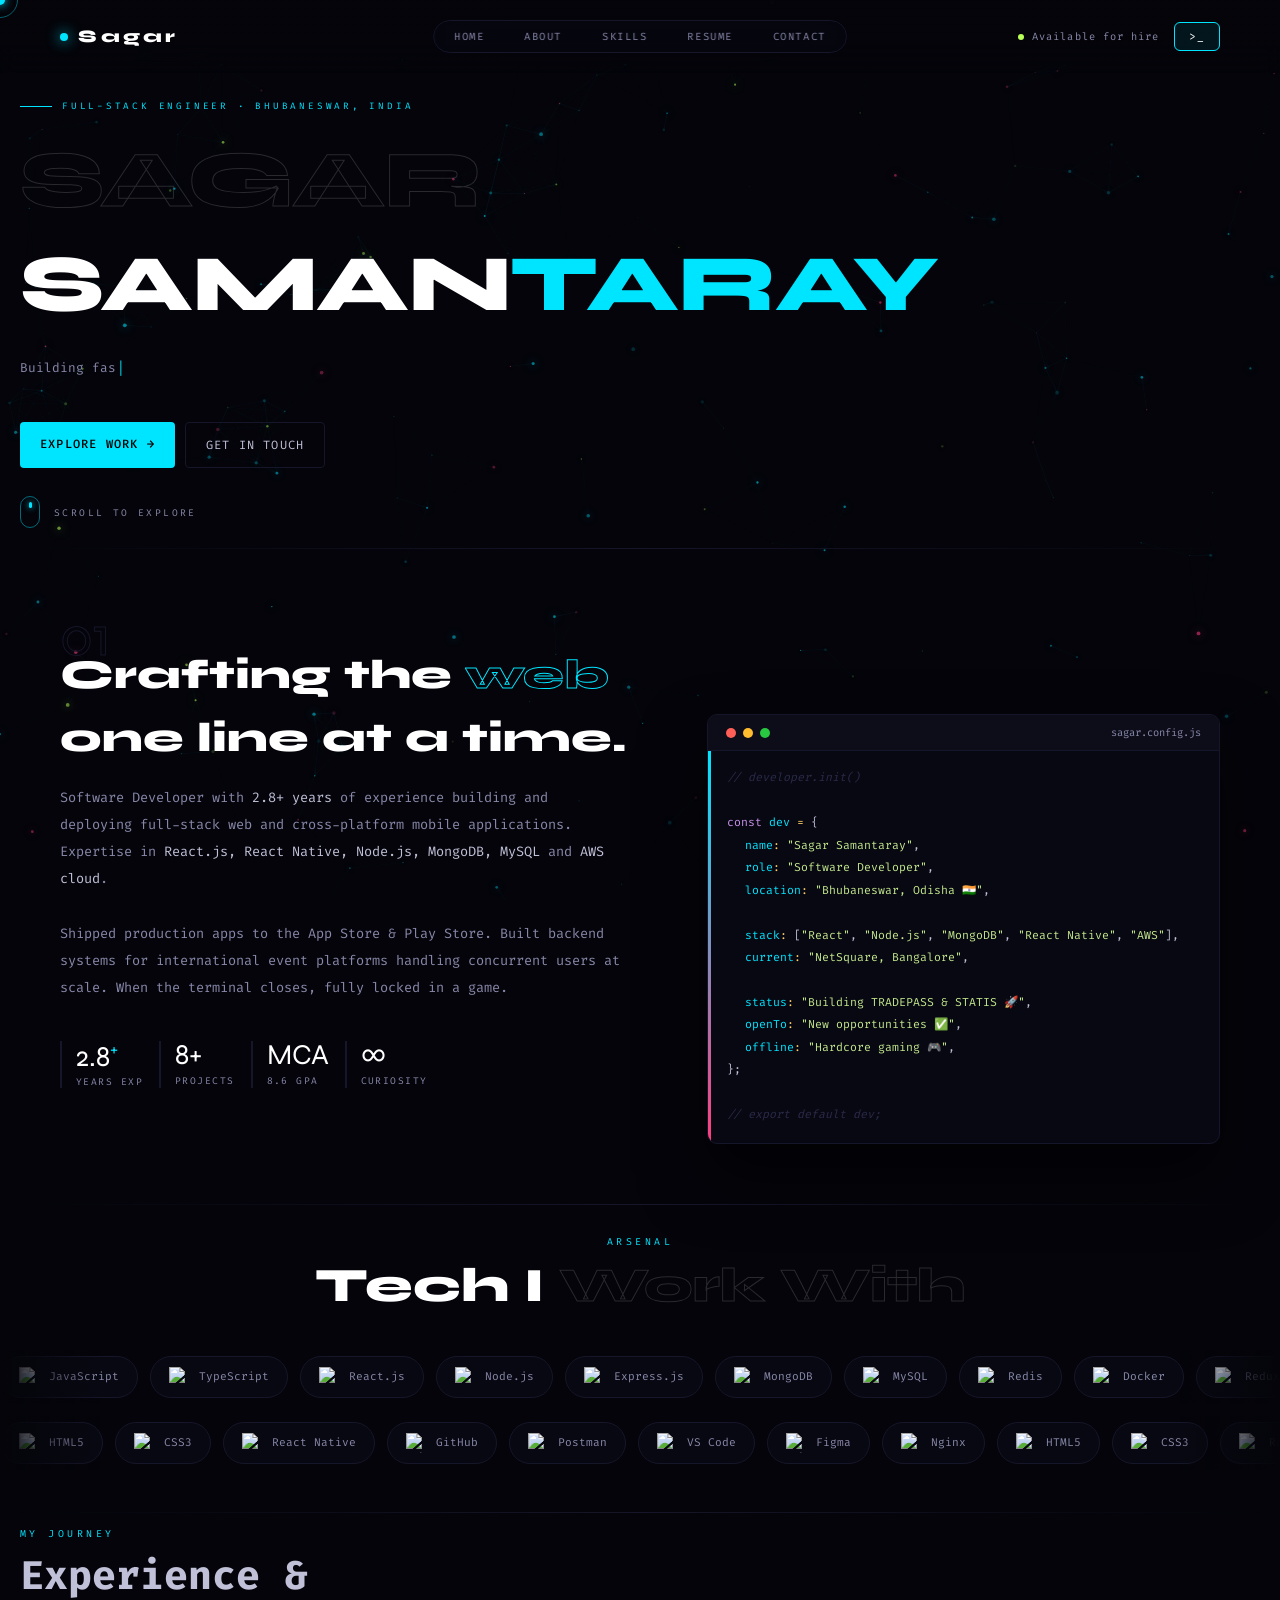
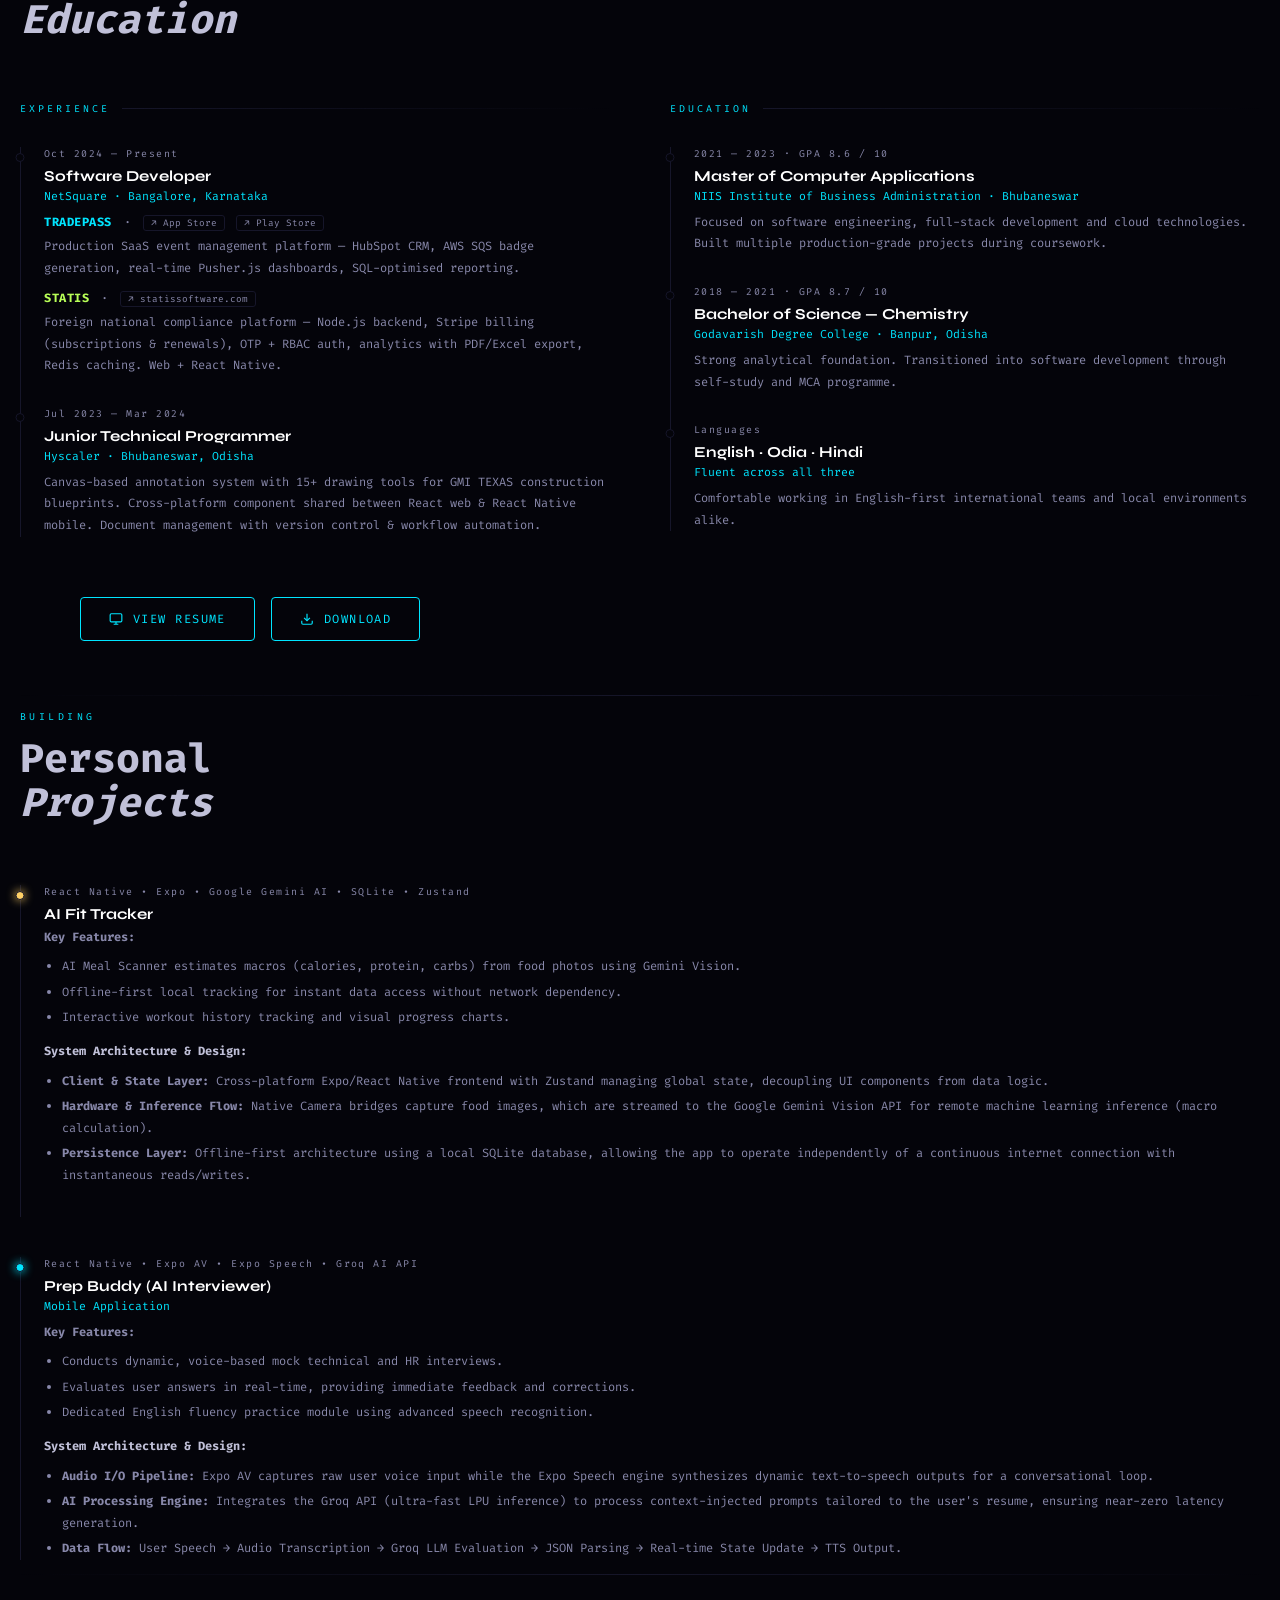
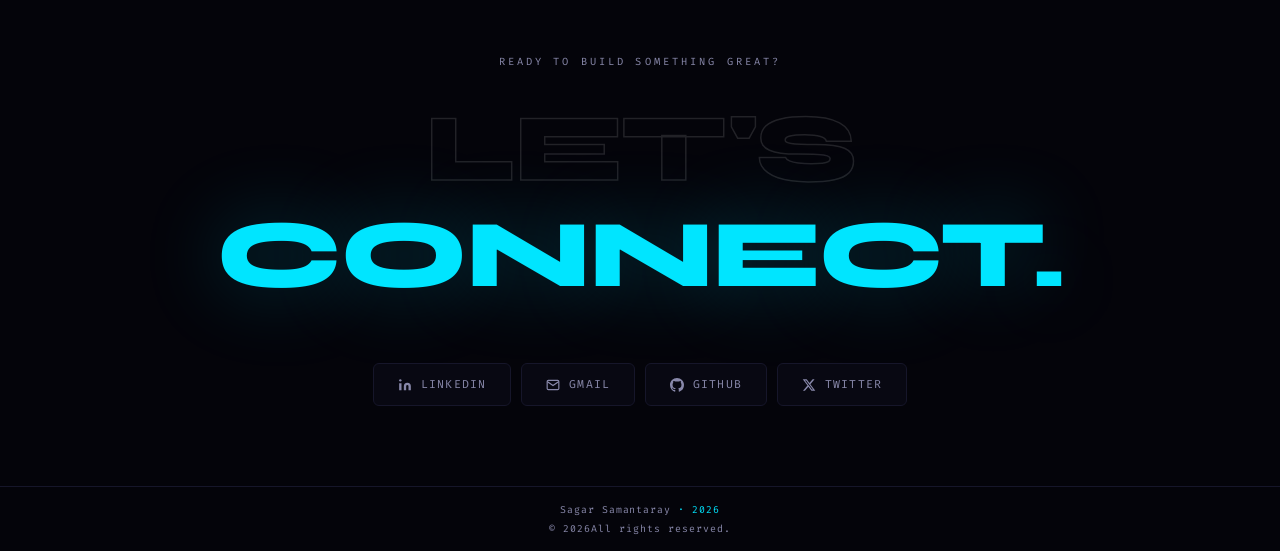
==== commit 45309370: "deploy" ====
--- a/index.html
+++ b/index.html
@@ -1,12 +1,12 @@
-<!DOCTYPE html><html lang="en"><head><meta charset="UTF-8"/><meta name="viewport" content="width=device-width,initial-scale=1"/><title>Sagar Samantaray — MERN Stack Developer</title><meta name="description" content="Sagar Samantaray — MERN Stack Developer with 2.5+ years of experience building full-stack web and cross-platform mobile apps. Shipped to App Store & Play Store. Open to new opportunities."/><meta name="keywords" content="Sagar Samantaray, MERN Stack Developer, React Native, Node.js, React.js, MongoDB, AWS, Full Stack Developer, Bhubaneswar, India"/><meta name="author" content="Sagar Samantaray"/><link rel="canonical" href="https://sagars-samantaray.github.io/"/><meta name="theme-color" content="#06060e"/><meta property="og:type" content="website"/><meta property="og:url" content="https://sagars-samantaray.github.io/"/><meta property="og:title" content="Sagar Samantaray — MERN Stack Developer"/><meta property="og:description" content="MERN Stack Developer with 2.5+ years of experience building full-stack web and cross-platform mobile apps. Shipped to App Store & Play Store."/><meta property="og:image" content="https://sagars-samantaray.github.io/apple-touch-icon.png"/><meta property="twitter:card" content="summary_large_image"/><meta property="twitter:url" content="https://sagars-samantaray.github.io/"/><meta property="twitter:title" content="Sagar Samantaray — MERN Stack Developer"/><meta property="twitter:description" content="MERN Stack Developer with 2.5+ years of experience building full-stack web and cross-platform mobile apps. Shipped to App Store & Play Store."/><meta property="twitter:image" content="https://sagars-samantaray.github.io/apple-touch-icon.png"/><script type="application/ld+json">{
+<!DOCTYPE html><html lang="en"><head><meta charset="UTF-8"/><meta name="viewport" content="width=device-width,initial-scale=1"/><title>Sagar Samantaray — Software Developer</title><meta name="description" content="Sagar Samantaray — MERN Stack Developer with 2.5+ years of experience building full-stack web and cross-platform mobile apps. Shipped to App Store & Play Store. Open to new opportunities."/><meta name="keywords" content="Sagar Samantaray, Software Developer, MERN Stack, React Native, Node.js, React.js, MongoDB, MySQL, Redis, AWS, Full Stack Developer, Bhubaneswar, India"/><meta name="author" content="Sagar Samantaray"/><link rel="canonical" href="https://sagars-samantaray.github.io/"/><meta name="theme-color" content="#06060e"/><meta property="og:type" content="website"/><meta property="og:url" content="https://sagars-samantaray.github.io/"/><meta property="og:title" content="Sagar Samantaray — Software Developer"/><meta property="og:description" content="MERN Stack Developer with 2.5+ years of experience building full-stack web and cross-platform mobile apps. Shipped to App Store & Play Store."/><meta property="og:image" content="https://sagars-samantaray.github.io/apple-touch-icon.png"/><meta property="twitter:card" content="summary_large_image"/><meta property="twitter:url" content="https://sagars-samantaray.github.io/"/><meta property="twitter:title" content="Sagar Samantaray — Software Developer"/><meta property="twitter:description" content="MERN Stack Developer with 2.5+ years of experience building full-stack web and cross-platform mobile apps. Shipped to App Store & Play Store."/><meta property="twitter:image" content="https://sagars-samantaray.github.io/apple-touch-icon.png"/><script type="application/ld+json">{
   "@context": "https://schema.org",
   "@type": "Person",
   "name": "Sagar Samantaray",
   "url": "https://sagars-samantaray.github.io/",
-  "jobTitle": "MERN Stack Developer",
-  "description": "MERN Stack Developer with 2.5+ years of experience building full-stack web and cross-platform mobile applications, shipped to the App Store and Play Store.",
-  "email": "mailto:sagars.samantaray@gmail.com",
-  "telephone": "+91-7205222672",
+  "jobTitle": "Software Developer",
+  "description": "Software Developer with 2.8+ years of experience building full-stack web and cross-platform mobile applications, shipped to the App Store and Play Store.",
+  "email": "mailto:sagarm.samantaray@gmail.com",
+  "telephone": "+91-8599840635",
   "address": {
     "@type": "PostalAddress",
     "addressLocality": "Bhubaneswar",
@@ -21,13 +21,13 @@
   "knowsLanguage": ["English", "Odia", "Hindi"],
   "hasOccupation": {
     "@type": "Occupation",
-    "name": "MERN Stack Developer",
+    "name": "Software Developer",
     "occupationLocation": {
       "@type": "City",
       "name": "Bhubaneswar"
     },
-    "skills": "React.js, React Native, Node.js, Express.js, MongoDB, MySQL, AWS",
-    "experienceRequirements": "2.5+ years"
+    "skills": "React.js, React Native, Node.js, Express.js, MongoDB, MySQL, Redis, AWS, Stripe",
+    "experienceRequirements": "2.8+ years"
   },
   "worksFor": {
     "@type": "Organization",
@@ -88,7 +88,7 @@
       "name": "Who is Sagar Samantaray?",
       "acceptedAnswer": {
         "@type": "Answer",
-        "text": "Sagar Samantaray is a MERN Stack Developer based in Bhubaneswar, Odisha, India, with 2.5+ years of experience building full-stack web and cross-platform mobile applications."
+        "text": "Sagar Samantaray is a Software Developer based in Bhubaneswar, Odisha, India, with 2.8+ years of experience building full-stack web and cross-platform mobile applications."
       }
     },
     {
@@ -96,7 +96,7 @@
       "name": "What technologies does Sagar Samantaray specialize in?",
       "acceptedAnswer": {
         "@type": "Answer",
-        "text": "Sagar specializes in the MERN stack (MongoDB, Express.js, React.js, Node.js) along with React Native for cross-platform mobile development, TypeScript, Redux, Tailwind CSS, and AWS cloud services."
+        "text": "Sagar specializes in React.js, Node.js, React Native, MongoDB, MySQL, Redis, TypeScript, AWS (EC2, SQS, S3), Stripe, and system design."
       }
     },
     {
@@ -116,4 +116,4 @@
       }
     }
   ]
-}</script><link rel="icon" type="image/x-icon" href="favicon.ico"><link rel="icon" type="image/png" sizes="32x32" href="favicon-32x32.png"><link rel="apple-touch-icon" sizes="180x180" href="apple-touch-icon.png"><link href="https://fonts.googleapis.com/css2?family=Syne:wght@400;600;700;800&family=Fira+Code:wght@300;400;500&display=swap" rel="stylesheet"/><link rel="stylesheet" href="_0x0C6C14.css"/><link rel="stylesheet" href="_0x3255F9.css"/><link rel="stylesheet" href="_0xD70A1C.css"/><link rel="stylesheet" href="_0x0F3626.css"/><link rel="stylesheet" href="_0x5085A7.css"/><link rel="stylesheet" href="_0x4345D5.css"/><link rel="stylesheet" href="_0x37B752.css"/><link rel="stylesheet" href="_0xB44D70.css"/></head><body><div id="progress-bar"></div><canvas id="canvas-particles"></canvas><div id="cur"></div><div id="cur-ring"></div><div id="terminal-backdrop"></div><div id="terminal-overlay"><div class="_0x6719"><div class="_0x498a"><span class="_0x6ed9 _0x6204"></span><span class="_0x6ed9 _0x6207"></span><span class="_0x6ed9 _0x6206"></span></div><span class="_0x6386">sagar@portfolio — bash</span> <button id="term-close" aria-label="Close terminal">✕</button></div><div class="_0x7156" id="term-body"><div class="_0x4217" id="term-input-row"><span class="_0xc4a2">sagar@portfolio:~$</span> <input id="term-input" type="search" autocomplete="off" autocorrect="off" autocapitalize="none" spellcheck="false" data-lpignore="true" aria-label="Terminal input"/></div></div></div><div id="resume-modal" class="_0x6fd5" onclick="closeResume(event)"><div class="_0x4922"><div class="_0xcb5e"><span class="_0x8877"><svg width="13" height="13" viewBox="0 0 24 24" fill="none" stroke="currentColor" stroke-width="2"><path d="M14 2H6a2 2 0 00-2 2v16a2 2 0 002 2h12a2 2 0 002-2V8z"/><polyline points="14 2 14 8 20 8"/></svg> sagar_samantaray_resume.pdf</span><div class="_0xb923"><button class="_0xdab4" onclick="zoomOut()" title="Zoom Out">−</button> <span id="zoom-label" class="_0xba19">100%</span> <button class="_0xdab4" onclick="zoomIn()" title="Zoom In">+</button> <a href="https://drive.google.com/uc?export=download&id=1TMoIxOPAEXFIfVhJ-7Nk8hUGhQi1793G" target="_blank" class="_0xdab4 _0xdf91" title="Download"><svg width="12" height="12" viewBox="0 0 24 24" fill="none" stroke="currentColor" stroke-width="2.5"><path d="M21 15v4a2 2 0 01-2 2H5a2 2 0 01-2-2v-4"/><polyline points="7 10 12 15 17 10"/><line x1="12" y1="15" x2="12" y2="3"/></svg> </a><button class="_0xdab4 _0xeaaf" onclick="closeResume()" title="Close">✕</button></div></div><div class="_0xf0d3" id="resume-frame-wrap"><iframe id="resume-iframe" src="https://drive.google.com/file/d/1TMoIxOPAEXFIfVhJ-7Nk8hUGhQi1793G/preview" allow="autoplay" frameborder="0"></iframe></div></div></div><button id="terminal-fab" aria-label="Open terminal">&gt;_</button><div id="scroll-mouse"><div class="_0x86b5"><div class="_0x77f4"></div><div class="_0x776a" id="smouse-body"><div class="_0x6825"></div></div></div></div><div id="mobile-menu"><button id="close-menu-btn" onclick="closeMenu()" aria-label="Close Menu" style="position:absolute;top:24px;right:24px;background:0 0;border:none;font-size:2rem;color:var(--dim);z-index:201;cursor:pointer">&#10005;</button> <a href="#hero" onclick="closeMenu()">Home</a> <a href="#about" onclick="closeMenu()">About</a> <a href="#skills" onclick="closeMenu()">Skills</a> <a href="#resume" onclick="closeMenu()">Resume</a> <a href="#contact" onclick="closeMenu()">Contact</a></div><div id="content"><nav><div class="_0x232e"><div class="_0x133c"></div>Sagar</div><ul class="_0x68bb"><li><a href="#hero">Home</a></li><li><a href="#about">About</a></li><li><a href="#skills">Skills</a></li><li><a href="#resume">Resume</a></li><li><a href="#contact">Contact</a></li></ul><div class="_0x7d31"><a href="tel:+917205222672" style="text-decoration:none;color:inherit"><div class="_0xdda5"><div class="_0xdd37"></div>Available for hire</div></a><button id="terminal-btn" aria-label="Open terminal">&gt;_</button></div><button id="hamburger" onclick="toggleMenu()" aria-label="Menu"><span></span><span></span><span></span></button></nav><section id="hero"><div class="_0xd2aa">DEV</div><div class="_0xa40a"><div class="_0x9da9"></div>Full-Stack Engineer · Bhubaneswar, India</div><h1 class="_0x4b01"><span class="_0x36a2">SAGAR</span><br/><span class="_0x8e98">SAMAN</span><span class="_0x6f04">TARAY</span></h1><p class="_0xd8a9"><span id="typewriter"></span><span class="_0x4cda">|</span></p><div class="_0x81d3"><a href="#about" class="_0x0eb3 _0x43ae"><span>Explore Work →</span></a> <a href="mailto:sagars.samantaray@gmail.com" class="_0x0ebf _0x43ae">Get in Touch</a></div><div class="_0x1835"><div class="_0x95a2"><div class="_0xbf5a"></div></div><span class="_0x9d80">Scroll to explore</span></div></section><div class="_0x1efe"></div><section id="about"><div class="_0xa79a _0x70c1"><div class="_0x9c6b">01</div><h2 class="_0xdc53"><span class="_0x7c72">Crafting the</span> <span class="_0x910f"><em id="skill-word">web</em></span></h2></div><div class="about-left _0x70c1 _0x6dd0"><h2 class="_0x07c1">one line at a time.</h2><p class="_0x64d5">MERN Stack Developer with <b>2.5+ years</b> of experience building and deploying full-stack web and cross-platform mobile applications. Expertise in <b>React.js, React Native, Node.js, MongoDB, MySQL</b> and <b>AWS cloud</b>.<br/><br/>Shipped production apps to the App Store &amp; Play Store. Built backend systems for international event platforms handling concurrent users at scale. When the terminal closes, fully locked in a game.</p><div class="_0xf0c4"><div class="_0x35d7"><div class="_0x03b4">2.5<sup>+</sup></div><div class="_0x03b6">Years Exp</div></div><div class="_0x35d7"><div class="_0x03b4">8+</div><div class="_0x03b6">Projects</div></div><div class="_0x35d7"><div class="_0x03b4">MCA</div><div class="_0x03b6">8.6 GPA</div></div><div class="_0x35d7"><div class="_0x03b4">∞</div><div class="_0x03b6">Curiosity</div></div></div></div><div class="_0xb471 _0x70c1 _0x6dd3"><div class="_0x00b4"><div class="_0x6ee2 _0x4b13"></div><div class="_0x6ee2 _0x4b10"></div><div class="_0x6ee2 _0x4b11"></div><span class="_0x0503">sagar.config.js</span></div><div class="_0xcc3b"><div class="_0x7557"><span class="_0x0d89"></span></div><span class="_0x6e87 _0x6ee5">// developer.init()</span> <span class="_0x6e87">&nbsp;</span> <span class="_0x6e87"><span class="_0x6eed">const</span> <span class="_0x6ef0">dev</span> <span class="_0x6ef6">=</span> {</span> <span class="_0x6e87 _0x6f7d"><span class="_0x6ef0">name</span><span class="_0x6ef6">:</span> <span class="_0x6ef5">"Sagar Samantaray"</span>,</span> <span class="_0x6e87 _0x6f7d"><span class="_0x6ef0">role</span><span class="_0x6ef6">:</span> <span class="_0x6ef5">"MERN Stack Developer"</span>,</span> <span class="_0x6e87 _0x6f7d"><span class="_0x6ef0">location</span><span class="_0x6ef6">:</span> <span class="_0x6ef5">"Bhubaneswar, Odisha 🇮🇳"</span>,</span> <span class="_0x6e87">&nbsp;</span> <span class="_0x6e87 _0x6f7d"><span class="_0x6ef0">stack</span><span class="_0x6ef6">:</span> [<span class="_0x6ef5">"React"</span>, <span class="_0x6ef5">"Node.js"</span>, <span class="_0x6ef5">"MongoDB"</span>, <span class="_0x6ef5">"React Native"</span>, <span class="_0x6ef5">"AWS"</span>],</span> <span class="_0x6e87 _0x6f7d"><span class="_0x6ef0">current</span><span class="_0x6ef6">:</span> <span class="_0x6ef5">"NetSquare, Bangalore"</span>,</span> <span class="_0x6e87">&nbsp;</span> <span class="_0x6e87 _0x6f7d"><span class="_0x6ef0">status</span><span class="_0x6ef6">:</span> <span class="_0x6ef5">"Building TRADEPASS &amp; STATIS 🚀"</span>,</span> <span class="_0x6e87 _0x6f7d"><span class="_0x6ef0">openTo</span><span class="_0x6ef6">:</span> <span class="_0x6ef5">"New opportunities ✅"</span>,</span> <span class="_0x6e87 _0x6f7d"><span class="_0x6ef0">offline</span><span class="_0x6ef6">:</span> <span class="_0x6ef5">"Hardcore gaming 🎮"</span>,</span> <span class="_0x6e87">};</span> <span class="_0x6e87">&nbsp;</span> <span class="_0x6e87 _0x6ee5">// export default dev;</span></div></div></section><div class="_0x1efe"></div><section id="skills"><div class="_0xd481 _0x70c1"><span class="_0x62ef">Arsenal</span><h2 class="_0x1ae2">Tech I <span>Work With</span></h2></div><div class="_0xec26 _0x70c1 _0x6dd0"><div class="_0xb3fd"><div class="_0xf19c"><img src="https://skillicons.dev/icons?i=js&theme=dark" alt="JavaScript icon"/><span class="_0x0dd6">JavaScript</span></div><div class="_0xf19c"><img src="https://skillicons.dev/icons?i=ts&theme=dark" alt="TypeScript icon"/><span class="_0x0dd6">TypeScript</span></div><div class="_0xf19c"><img src="https://skillicons.dev/icons?i=react&theme=dark" alt="React icon"/><span class="_0x0dd6">React.js</span></div><div class="_0xf19c"><img src="https://skillicons.dev/icons?i=nodejs&theme=dark" alt="Node.js icon"/><span class="_0x0dd6">Node.js</span></div><div class="_0xf19c"><img src="https://skillicons.dev/icons?i=express&theme=dark" alt="Express.js icon"/><span class="_0x0dd6">Express.js</span></div><div class="_0xf19c"><img src="https://skillicons.dev/icons?i=mongodb&theme=dark" alt="MongoDB icon"/><span class="_0x0dd6">MongoDB</span></div><div class="_0xf19c"><img src="https://skillicons.dev/icons?i=mysql&theme=dark" alt="MySQL icon"/><span class="_0x0dd6">MySQL</span></div><div class="_0xf19c"><img src="https://skillicons.dev/icons?i=redux&theme=dark" alt="Redux icon"/><span class="_0x0dd6">Redux</span></div><div class="_0xf19c"><img src="https://skillicons.dev/icons?i=tailwind&theme=dark" alt="Tailwind CSS icon"/><span class="_0x0dd6">Tailwind</span></div><div class="_0xf19c"><img src="https://skillicons.dev/icons?i=aws&theme=dark" alt="AWS icon"/><span class="_0x0dd6">AWS</span></div><div class="_0xf19c"><img src="https://skillicons.dev/icons?i=linux&theme=dark" alt="Linux icon"/><span class="_0x0dd6">Linux</span></div><div class="_0xf19c"><img src="https://skillicons.dev/icons?i=git&theme=dark" alt="Git icon"/><span class="_0x0dd6">Git</span></div><div class="_0xf19c"><img src="https://skillicons.dev/icons?i=js&theme=dark" alt="JavaScript icon"/><span class="_0x0dd6">JavaScript</span></div><div class="_0xf19c"><img src="https://skillicons.dev/icons?i=ts&theme=dark" alt="TypeScript icon"/><span class="_0x0dd6">TypeScript</span></div><div class="_0xf19c"><img src="https://skillicons.dev/icons?i=react&theme=dark" alt="React icon"/><span class="_0x0dd6">React.js</span></div><div class="_0xf19c"><img src="https://skillicons.dev/icons?i=nodejs&theme=dark" alt="Node.js icon"/><span class="_0x0dd6">Node.js</span></div><div class="_0xf19c"><img src="https://skillicons.dev/icons?i=express&theme=dark" alt="Express.js icon"/><span class="_0x0dd6">Express.js</span></div><div class="_0xf19c"><img src="https://skillicons.dev/icons?i=mongodb&theme=dark" alt="MongoDB icon"/><span class="_0x0dd6">MongoDB</span></div><div class="_0xf19c"><img src="https://skillicons.dev/icons?i=mysql&theme=dark" alt="MySQL icon"/><span class="_0x0dd6">MySQL</span></div><div class="_0xf19c"><img src="https://skillicons.dev/icons?i=redux&theme=dark" alt="Redux icon"/><span class="_0x0dd6">Redux</span></div><div class="_0xf19c"><img src="https://skillicons.dev/icons?i=tailwind&theme=dark" alt="Tailwind CSS icon"/><span class="_0x0dd6">Tailwind</span></div><div class="_0xf19c"><img src="https://skillicons.dev/icons?i=aws&theme=dark" alt="AWS icon"/><span class="_0x0dd6">AWS</span></div><div class="_0xf19c"><img src="https://skillicons.dev/icons?i=linux&theme=dark" alt="Linux icon"/><span class="_0x0dd6">Linux</span></div><div class="_0xf19c"><img src="https://skillicons.dev/icons?i=git&theme=dark" alt="Git icon"/><span class="_0x0dd6">Git</span></div></div></div><div class="_0xec26 _0x70c1 _0x6dd3"><div class="_0xb3fd _0x8b64"><div class="_0xf19c"><img src="https://skillicons.dev/icons?i=html&theme=dark" alt="HTML5 icon"/><span class="_0x0dd6">HTML5</span></div><div class="_0xf19c"><img src="https://skillicons.dev/icons?i=css&theme=dark" alt="CSS3 icon"/><span class="_0x0dd6">CSS3</span></div><div class="_0xf19c"><img src="https://skillicons.dev/icons?i=react&theme=dark" alt="React icon"/><span class="_0x0dd6">React Native</span></div><div class="_0xf19c"><img src="https://skillicons.dev/icons?i=github&theme=dark" alt="GitHub icon"/><span class="_0x0dd6">GitHub</span></div><div class="_0xf19c"><img src="https://skillicons.dev/icons?i=postman&theme=dark" alt="Postman icon"/><span class="_0x0dd6">Postman</span></div><div class="_0xf19c"><img src="https://skillicons.dev/icons?i=vscode&theme=dark" alt="VS Code icon"/><span class="_0x0dd6">VS Code</span></div><div class="_0xf19c"><img src="https://skillicons.dev/icons?i=figma&theme=dark" alt="Figma icon"/><span class="_0x0dd6">Figma</span></div><div class="_0xf19c"><img src="https://skillicons.dev/icons?i=nginx&theme=dark" alt="Nginx icon"/><span class="_0x0dd6">Nginx</span></div><div class="_0xf19c"><img src="https://skillicons.dev/icons?i=html&theme=dark" alt="HTML5 icon"/><span class="_0x0dd6">HTML5</span></div><div class="_0xf19c"><img src="https://skillicons.dev/icons?i=css&theme=dark" alt="CSS3 icon"/><span class="_0x0dd6">CSS3</span></div><div class="_0xf19c"><img src="https://skillicons.dev/icons?i=react&theme=dark" alt="React icon"/><span class="_0x0dd6">React Native</span></div><div class="_0xf19c"><img src="https://skillicons.dev/icons?i=github&theme=dark" alt="GitHub icon"/><span class="_0x0dd6">GitHub</span></div><div class="_0xf19c"><img src="https://skillicons.dev/icons?i=postman&theme=dark" alt="Postman icon"/><span class="_0x0dd6">Postman</span></div><div class="_0xf19c"><img src="https://skillicons.dev/icons?i=vscode&theme=dark" alt="VS Code icon"/><span class="_0x0dd6">VS Code</span></div><div class="_0xf19c"><img src="https://skillicons.dev/icons?i=figma&theme=dark" alt="Figma icon"/><span class="_0x0dd6">Figma</span></div><div class="_0xf19c"><img src="https://skillicons.dev/icons?i=nginx&theme=dark" alt="Nginx icon"/><span class="_0x0dd6">Nginx</span></div></div></div></section><div class="_0x1efe"></div><section id="resume"><div class="_0x70c1"><span class="_0x62ef">My Journey</span><h2 class="_0x18d5">Experience &amp;<br/><em>Education</em></h2></div><div class="_0x9029"><div class="_0x70c1 _0x6dd0"><div class="_0x3d5c">Experience</div><div class="_0xb164"><div class="_0x1f3a"></div><div class="_0x2b3e">Oct 2024 — Present</div><div class="_0x6229">Software Developer</div><div class="_0x9fed">NetSquare · Bangalore, Karnataka</div><div class="_0x98f8"><div style="margin-bottom:3px"><a href="https://apps.apple.com/us/app/tradepass/id6752904218" target="_blank" style="color:var(--cyan);text-decoration:none;font-weight:700;letter-spacing:.5px">TRADEPASS</a> <span style="color:var(--dim);margin:0 5px">·</span> <a href="https://apps.apple.com/us/app/tradepass/id6752904218" target="_blank" style="color:var(--dim);text-decoration:none;font-size:.78em;border:1px solid var(--border);padding:1px 7px;border-radius:3px">↗ App Store</a> <a href="https://play.google.com/store/apps/details?id=com.tradepass.app" target="_blank" style="color:var(--dim);text-decoration:none;font-size:.78em;border:1px solid var(--border);padding:1px 7px;border-radius:3px;margin-left:4px">↗ Play Store</a></div><span style="color:var(--dim)">Production SaaS event management platform — HubSpot CRM, AWS SQS badge generation, real-time Pusher.js dashboards, SQL-optimised reporting.</span><div style="margin-top:8px;margin-bottom:3px"><a href="https://statissoftware.com/" target="_blank" style="color:var(--lime);text-decoration:none;font-weight:700;letter-spacing:.5px">STATIS</a> <span style="color:var(--dim);margin:0 5px">·</span> <a href="https://statissoftware.com/" target="_blank" style="color:var(--dim);text-decoration:none;font-size:.78em;border:1px solid var(--border);padding:1px 7px;border-radius:3px">↗ statissoftware.com</a></div><span style="color:var(--dim)">Foreign national compliance platform — web + React Native mobile. Deployed on AWS EC2 with PM2.</span></div></div><div class="_0xb164"><div class="_0x1f3a"></div><div class="_0x2b3e">Jul 2023 — Mar 2024</div><div class="_0x6229">Junior Technical Programmer</div><div class="_0x9fed">Hyscaler · Bhubaneswar, Odisha</div><div class="_0x98f8">Canvas-based annotation system with 15+ drawing tools for GMI TEXAS construction blueprints. Cross-platform component shared between React web &amp; React Native mobile. Document management with version control &amp; workflow automation.</div></div></div><div class="_0x70c1 _0x6dd3"><div class="_0x3d5c">Education</div><div class="_0xb164"><div class="_0x1f3a"></div><div class="_0x2b3e">2021 — 2023 · GPA 8.6 / 10</div><div class="_0x6229">Master of Computer Applications</div><div class="_0x9fed">NIIS Institute of Business Administration · Bhubaneswar</div><div class="_0x98f8">Focused on software engineering, full-stack development and cloud technologies. Built multiple production-grade projects during coursework.</div></div><div class="_0xb164"><div class="_0x1f3a"></div><div class="_0x2b3e">2018 — 2021 · GPA 8.7 / 10</div><div class="_0x6229">Bachelor of Science — Chemistry</div><div class="_0x9fed">Godavarish Degree College · Banpur, Odisha</div><div class="_0x98f8">Strong analytical foundation. Transitioned into software development through self-study and MCA programme.</div></div><div class="_0xb164"><div class="_0x1f3a"></div><div class="_0x2b3e">Languages</div><div class="_0x6229">English · Odia · Hindi</div><div class="_0x9fed">Fluent across all three</div><div class="_0x98f8">Comfortable working in English-first international teams and local environments alike.</div></div></div><div class="_0x047a _0x70c1 _0x6dd2"><button onclick="openResume()" class="_0x6965 _0x43ae"><svg width="14" height="14" viewBox="0 0 24 24" fill="none" stroke="currentColor" stroke-width="2"><rect x="2" y="3" width="20" height="14" rx="2"/><path d="M8 21h8M12 17v4"/></svg> <span>View Resume</span></button> <a href="https://drive.google.com/uc?export=download&id=1TMoIxOPAEXFIfVhJ-7Nk8hUGhQi1793G" target="_blank" class="_0x6965 _0x43ae" style="text-decoration:none"><svg width="14" height="14" viewBox="0 0 24 24" fill="none" stroke="currentColor" stroke-width="2"><path d="M21 15v4a2 2 0 01-2 2H5a2 2 0 01-2-2v-4"/><polyline points="7 10 12 15 17 10"/><line x1="12" y1="15" x2="12" y2="3"/></svg> <span>Download</span></a></div></div></section><div class="_0x1efe"></div><section id="projects"><div class="_0x70c1"><span class="_0x62ef">Building</span><h2 class="_0x18d5">Personal<br/><em>Projects</em></h2></div><div class="_0x9029" style="grid-template-columns:1fr"><div class="_0x70c1 _0x6dd0"><div class="_0xb164"><div class="_0x1f3a" style="background:var(--gold);box-shadow:0 0 10px var(--gold)"></div><div class="_0x2b3e">React Native • Expo • Google Gemini AI • SQLite • Zustand</div><div class="_0x6229" style="color:#fff">AI Fit Tracker</div><div class="_0x98f8"><div style="margin-bottom:8px"><strong>Key Features:</strong></div><ul style="margin-left:18px;margin-bottom:12px;color:var(--dim)"><li style="margin-bottom:4px">AI Meal Scanner estimates macros (calories, protein, carbs) from food photos using Gemini Vision.</li><li style="margin-bottom:4px">Offline-first local tracking for instant data access without network dependency.</li><li>Interactive workout history tracking and visual progress charts.</li></ul><div style="margin-bottom:8px;color:var(--text)"><strong>System Architecture & Design:</strong></div><ul style="margin-left:18px;color:var(--dim)"><li style="margin-bottom:4px"><strong>Client & State Layer:</strong> Cross-platform Expo/React Native frontend with Zustand managing global state, decoupling UI components from data logic.</li><li style="margin-bottom:4px"><strong>Hardware & Inference Flow:</strong> Native Camera bridges capture food images, which are streamed to the Google Gemini Vision API for remote machine learning inference (macro calculation).</li><li><strong>Persistence Layer:</strong> Offline-first architecture using a local SQLite database, allowing the app to operate independently of a continuous internet connection with instantaneous reads/writes.</li></ul></div></div><div class="_0xb164" style="margin-top:40px"><div class="_0x1f3a" style="background:var(--cyan);box-shadow:0 0 10px var(--cyan)"></div><div class="_0x2b3e">React Native • Expo AV • Expo Speech • Groq AI API</div><div class="_0x6229" style="color:#fff">Prep Buddy (AI Interviewer)</div><div class="_0x9fed">Mobile Application</div><div class="_0x98f8"><div style="margin-bottom:8px"><strong>Key Features:</strong></div><ul style="margin-left:18px;margin-bottom:12px;color:var(--dim)"><li style="margin-bottom:4px">Conducts dynamic, voice-based mock technical and HR interviews.</li><li style="margin-bottom:4px">Evaluates user answers in real-time, providing immediate feedback and corrections.</li><li>Dedicated English fluency practice module using advanced speech recognition.</li></ul><div style="margin-bottom:8px;color:var(--text)"><strong>System Architecture & Design:</strong></div><ul style="margin-left:18px;color:var(--dim)"><li style="margin-bottom:4px"><strong>Audio I/O Pipeline:</strong> Expo AV captures raw user voice input while the Expo Speech engine synthesizes dynamic text-to-speech outputs for a conversational loop.</li><li style="margin-bottom:4px"><strong>AI Processing Engine:</strong> Integrates the Groq API (ultra-fast LPU inference) to process context-injected prompts tailored to the user's resume, ensuring near-zero latency generation.</li><li><strong>Data Flow:</strong> User Speech → Audio Transcription → Groq LLM Evaluation → JSON Parsing → Real-time State Update → TTS Output.</li></ul></div></div></div></div></section><div class="_0x1efe"></div><section id="contact"><p class="_0x29af _0x70c1">Ready to build something great?</p><h2 class="_0xd9e0 _0x70c1 _0x6dd0"><span class="_0x36a2">LET'S</span> <span class="_0xc416">CONNECT.</span></h2><div class="_0x84cd _0x70c1 _0x6dd3"><a href="https://linkedin.com/in/sagar-samantaray" class="_0x907a _0x43ae" target="_blank"><svg width="14" height="14" viewBox="0 0 24 24" fill="currentColor"><path d="M16 8a6 6 0 016 6v7h-4v-7a2 2 0 00-4 0v7h-4v-7a6 6 0 016-6zM2 9h4v12H2z"/><circle cx="4" cy="4" r="2"/></svg> <span>LinkedIn</span> </a><a href="mailto:sagars.samantaray@gmail.com" class="_0x907a _0x43ae"><svg width="14" height="14" viewBox="0 0 24 24" fill="none" stroke="currentColor" stroke-width="2"><path d="M4 4h16c1.1 0 2 .9 2 2v12c0 1.1-.9 2-2 2H4c-1.1 0-2-.9-2-2V6c0-1.1.9-2 2-2z"/><polyline points="22,6 12,13 2,6"/></svg> <span>Gmail</span> </a><a href="https://github.com/sagars-samantaray" class="_0x907a _0x43ae" target="_blank"><svg width="14" height="14" viewBox="0 0 24 24" fill="currentColor"><path d="M12 0C5.37 0 0 5.37 0 12c0 5.31 3.435 9.795 8.205 11.385.6.105.825-.255.825-.57 0-.285-.015-1.23-.015-2.235-3.015.555-3.795-.735-4.035-1.41-.135-.345-.72-1.41-1.23-1.695-.42-.225-1.02-.78-.015-.795.945-.015 1.62.87 1.845 1.23 1.08 1.815 2.805 1.305 3.495.99.105-.78.42-1.305.765-1.605-2.67-.3-5.46-1.335-5.46-5.925 0-1.305.465-2.385 1.23-3.225-.12-.3-.54-1.53.12-3.18 0 0 1.005-.315 3.3 1.23.96-.27 1.98-.405 3-.405s2.04.135 3 .405c2.295-1.56 3.3-1.23 3.3-1.23.66 1.65.24 2.88.12 3.18.765.84 1.23 1.905 1.23 3.225 0 4.605-2.805 5.625-5.475 5.925.435.375.81 1.095.81 2.22 0 1.605-.015 2.895-.015 3.3 0 .315.225.69.825.57A12.02 12.02 0 0024 12c0-6.63-5.37-12-12-12z"/></svg> <span>GitHub</span> </a><a href="https://twitter.com/sagar________" class="_0x907a _0x43ae" target="_blank"><svg width="14" height="14" viewBox="0 0 24 24" fill="currentColor"><path d="M18.244 2.25h3.308l-7.227 8.26 8.502 11.24H16.17l-5.214-6.817L4.99 21.75H1.68l7.73-8.835L1.254 2.25H8.08l4.713 6.231zm-1.161 17.52h1.833L7.084 4.126H5.117z"/></svg> <span>Twitter</span></a></div></section><footer><div class="_0x66a1">Sagar Samantaray <span>·</span> <span id="footer-year"></span><script>document.getElementById("footer-year").textContent=(new Date).getFullYear()</script></div><div class="_0x66bf">© <span id="footer-year2"></span><script>document.getElementById("footer-year2").textContent=(new Date).getFullYear()</script>All rights reserved.</div></footer></div><script src="_0x9D315C.js" defer="defer"></script></body></html>+}</script><link rel="icon" type="image/x-icon" href="favicon.ico"><link rel="icon" type="image/png" sizes="32x32" href="favicon-32x32.png"><link rel="apple-touch-icon" sizes="180x180" href="apple-touch-icon.png"><link href="https://fonts.googleapis.com/css2?family=Syne:wght@400;600;700;800&family=Fira+Code:wght@300;400;500&display=swap" rel="stylesheet"/><link rel="stylesheet" href="_0x07374A.css"/><link rel="stylesheet" href="_0xFB7307.css"/><link rel="stylesheet" href="_0x2252D6.css"/><link rel="stylesheet" href="_0xD02A75.css"/><link rel="stylesheet" href="_0x113234.css"/><link rel="stylesheet" href="_0x9C68D2.css"/><link rel="stylesheet" href="_0x9C77EC.css"/><link rel="stylesheet" href="_0x96A5EA.css"/></head><body><div id="progress-bar"></div><canvas id="canvas-particles"></canvas><div id="cur"></div><div id="cur-ring"></div><div id="terminal-backdrop"></div><div id="terminal-overlay"><div class="_0x6719"><div class="_0x498a"><span class="_0x6ed9 _0x6204"></span><span class="_0x6ed9 _0x6207"></span><span class="_0x6ed9 _0x6206"></span></div><span class="_0x6386">sagar@portfolio — bash</span> <button id="term-close" aria-label="Close terminal">✕</button></div><div class="_0x7156" id="term-body"><div class="_0x4217" id="term-input-row"><span class="_0xc4a2">sagar@portfolio:~$</span> <input id="term-input" type="search" autocomplete="off" autocorrect="off" autocapitalize="none" spellcheck="false" data-lpignore="true" aria-label="Terminal input"/></div></div></div><div id="resume-modal" class="_0x6fd5" onclick="closeResume(event)"><div class="_0x4922"><div class="_0xcb5e"><span class="_0x8877"><svg width="13" height="13" viewBox="0 0 24 24" fill="none" stroke="currentColor" stroke-width="2"><path d="M14 2H6a2 2 0 00-2 2v16a2 2 0 002 2h12a2 2 0 002-2V8z"/><polyline points="14 2 14 8 20 8"/></svg> sagar_samantaray_resume.pdf</span><div class="_0xb923"><button class="_0xdab4" onclick="zoomOut()" title="Zoom Out">−</button> <span id="zoom-label" class="_0xba19">100%</span> <button class="_0xdab4" onclick="zoomIn()" title="Zoom In">+</button> <a href="https://drive.google.com/uc?export=download&id=1TMoIxOPAEXFIfVhJ-7Nk8hUGhQi1793G" target="_blank" class="_0xdab4 _0xdf91" title="Download"><svg width="12" height="12" viewBox="0 0 24 24" fill="none" stroke="currentColor" stroke-width="2.5"><path d="M21 15v4a2 2 0 01-2 2H5a2 2 0 01-2-2v-4"/><polyline points="7 10 12 15 17 10"/><line x1="12" y1="15" x2="12" y2="3"/></svg> </a><button class="_0xdab4 _0xeaaf" onclick="closeResume()" title="Close">✕</button></div></div><div class="_0xf0d3" id="resume-frame-wrap"><iframe id="resume-iframe" src="https://drive.google.com/file/d/1TMoIxOPAEXFIfVhJ-7Nk8hUGhQi1793G/preview" allow="autoplay" frameborder="0"></iframe></div></div></div><button id="terminal-fab" aria-label="Open terminal">&gt;_</button><div id="scroll-mouse"><div class="_0x86b5"><div class="_0x77f4"></div><div class="_0x776a" id="smouse-body"><div class="_0x6825"></div></div></div></div><div id="mobile-menu"><button id="close-menu-btn" onclick="closeMenu()" aria-label="Close Menu" style="position:absolute;top:24px;right:24px;background:0 0;border:none;font-size:2rem;color:var(--dim);z-index:201;cursor:pointer">&#10005;</button> <a href="#hero" onclick="closeMenu()">Home</a> <a href="#about" onclick="closeMenu()">About</a> <a href="#skills" onclick="closeMenu()">Skills</a> <a href="#resume" onclick="closeMenu()">Resume</a> <a href="#contact" onclick="closeMenu()">Contact</a></div><div id="content"><nav><div class="_0x232e"><div class="_0x133c"></div>Sagar</div><ul class="_0x68bb"><li><a href="#hero">Home</a></li><li><a href="#about">About</a></li><li><a href="#skills">Skills</a></li><li><a href="#resume">Resume</a></li><li><a href="#contact">Contact</a></li></ul><div class="_0x7d31"><a href="tel:+917205222672" style="text-decoration:none;color:inherit"><div class="_0xdda5"><div class="_0xdd37"></div>Available for hire</div></a><button id="terminal-btn" aria-label="Open terminal">&gt;_</button></div><button id="hamburger" onclick="toggleMenu()" aria-label="Menu"><span></span><span></span><span></span></button></nav><section id="hero"><div class="_0xd2aa">DEV</div><div class="_0xa40a"><div class="_0x9da9"></div>Full-Stack Engineer · Bhubaneswar, India</div><h1 class="_0x4b01"><span class="_0x36a2">SAGAR</span><br/><span class="_0x8e98">SAMAN</span><span class="_0x6f04">TARAY</span></h1><p class="_0xd8a9"><span id="typewriter"></span><span class="_0x4cda">|</span></p><div class="_0x81d3"><a href="#about" class="_0x0eb3 _0x43ae"><span>Explore Work →</span></a> <a href="mailto:sagarm.samantaray@gmail.com" class="_0x0ebf _0x43ae">Get in Touch</a></div><div class="_0x1835"><div class="_0x95a2"><div class="_0xbf5a"></div></div><span class="_0x9d80">Scroll to explore</span></div></section><div class="_0x1efe"></div><section id="about"><div class="_0xa79a _0x70c1"><div class="_0x9c6b">01</div><h2 class="_0xdc53"><span class="_0x7c72">Crafting the</span> <span class="_0x910f"><em id="skill-word">web</em></span></h2></div><div class="about-left _0x70c1 _0x6dd0"><h2 class="_0x07c1">one line at a time.</h2><p class="_0x64d5">Software Developer with <b>2.8+ years</b> of experience building and deploying full-stack web and cross-platform mobile applications. Expertise in <b>React.js, React Native, Node.js, MongoDB, MySQL</b> and <b>AWS cloud</b>.<br/><br/>Shipped production apps to the App Store &amp; Play Store. Built backend systems for international event platforms handling concurrent users at scale. When the terminal closes, fully locked in a game.</p><div class="_0xf0c4"><div class="_0x35d7"><div class="_0x03b4">2.8<sup>+</sup></div><div class="_0x03b6">Years Exp</div></div><div class="_0x35d7"><div class="_0x03b4">8+</div><div class="_0x03b6">Projects</div></div><div class="_0x35d7"><div class="_0x03b4">MCA</div><div class="_0x03b6">8.6 GPA</div></div><div class="_0x35d7"><div class="_0x03b4">∞</div><div class="_0x03b6">Curiosity</div></div></div></div><div class="_0xb471 _0x70c1 _0x6dd3"><div class="_0x00b4"><div class="_0x6ee2 _0x4b13"></div><div class="_0x6ee2 _0x4b10"></div><div class="_0x6ee2 _0x4b11"></div><span class="_0x0503">sagar.config.js</span></div><div class="_0xcc3b"><div class="_0x7557"><span class="_0x0d89"></span></div><span class="_0x6e87 _0x6ee5">// developer.init()</span> <span class="_0x6e87">&nbsp;</span> <span class="_0x6e87"><span class="_0x6eed">const</span> <span class="_0x6ef0">dev</span> <span class="_0x6ef6">=</span> {</span> <span class="_0x6e87 _0x6f7d"><span class="_0x6ef0">name</span><span class="_0x6ef6">:</span> <span class="_0x6ef5">"Sagar Samantaray"</span>,</span> <span class="_0x6e87 _0x6f7d"><span class="_0x6ef0">role</span><span class="_0x6ef6">:</span> <span class="_0x6ef5">"Software Developer"</span>,</span> <span class="_0x6e87 _0x6f7d"><span class="_0x6ef0">location</span><span class="_0x6ef6">:</span> <span class="_0x6ef5">"Bhubaneswar, Odisha 🇮🇳"</span>,</span> <span class="_0x6e87">&nbsp;</span> <span class="_0x6e87 _0x6f7d"><span class="_0x6ef0">stack</span><span class="_0x6ef6">:</span> [<span class="_0x6ef5">"React"</span>, <span class="_0x6ef5">"Node.js"</span>, <span class="_0x6ef5">"MongoDB"</span>, <span class="_0x6ef5">"React Native"</span>, <span class="_0x6ef5">"AWS"</span>],</span> <span class="_0x6e87 _0x6f7d"><span class="_0x6ef0">current</span><span class="_0x6ef6">:</span> <span class="_0x6ef5">"NetSquare, Bangalore"</span>,</span> <span class="_0x6e87">&nbsp;</span> <span class="_0x6e87 _0x6f7d"><span class="_0x6ef0">status</span><span class="_0x6ef6">:</span> <span class="_0x6ef5">"Building TRADEPASS &amp; STATIS 🚀"</span>,</span> <span class="_0x6e87 _0x6f7d"><span class="_0x6ef0">openTo</span><span class="_0x6ef6">:</span> <span class="_0x6ef5">"New opportunities ✅"</span>,</span> <span class="_0x6e87 _0x6f7d"><span class="_0x6ef0">offline</span><span class="_0x6ef6">:</span> <span class="_0x6ef5">"Hardcore gaming 🎮"</span>,</span> <span class="_0x6e87">};</span> <span class="_0x6e87">&nbsp;</span> <span class="_0x6e87 _0x6ee5">// export default dev;</span></div></div></section><div class="_0x1efe"></div><section id="skills"><div class="_0xd481 _0x70c1"><span class="_0x62ef">Arsenal</span><h2 class="_0x1ae2">Tech I <span>Work With</span></h2></div><div class="_0xec26 _0x70c1 _0x6dd0"><div class="_0xb3fd"><div class="_0xf19c"><img src="https://skillicons.dev/icons?i=js&theme=dark" alt="JavaScript icon"/><span class="_0x0dd6">JavaScript</span></div><div class="_0xf19c"><img src="https://skillicons.dev/icons?i=ts&theme=dark" alt="TypeScript icon"/><span class="_0x0dd6">TypeScript</span></div><div class="_0xf19c"><img src="https://skillicons.dev/icons?i=react&theme=dark" alt="React icon"/><span class="_0x0dd6">React.js</span></div><div class="_0xf19c"><img src="https://skillicons.dev/icons?i=nodejs&theme=dark" alt="Node.js icon"/><span class="_0x0dd6">Node.js</span></div><div class="_0xf19c"><img src="https://skillicons.dev/icons?i=express&theme=dark" alt="Express.js icon"/><span class="_0x0dd6">Express.js</span></div><div class="_0xf19c"><img src="https://skillicons.dev/icons?i=mongodb&theme=dark" alt="MongoDB icon"/><span class="_0x0dd6">MongoDB</span></div><div class="_0xf19c"><img src="https://skillicons.dev/icons?i=mysql&theme=dark" alt="MySQL icon"/><span class="_0x0dd6">MySQL</span></div><div class="_0xf19c"><img src="https://skillicons.dev/icons?i=redis&theme=dark" alt="Redis icon"/><span class="_0x0dd6">Redis</span></div><div class="_0xf19c"><img src="https://skillicons.dev/icons?i=docker&theme=dark" alt="Docker icon"/><span class="_0x0dd6">Docker</span></div><div class="_0xf19c"><img src="https://skillicons.dev/icons?i=redux&theme=dark" alt="Redux icon"/><span class="_0x0dd6">Redux</span></div><div class="_0xf19c"><img src="https://skillicons.dev/icons?i=tailwind&theme=dark" alt="Tailwind CSS icon"/><span class="_0x0dd6">Tailwind</span></div><div class="_0xf19c"><img src="https://skillicons.dev/icons?i=aws&theme=dark" alt="AWS icon"/><span class="_0x0dd6">AWS</span></div><div class="_0xf19c"><img src="https://skillicons.dev/icons?i=linux&theme=dark" alt="Linux icon"/><span class="_0x0dd6">Linux</span></div><div class="_0xf19c"><img src="https://skillicons.dev/icons?i=git&theme=dark" alt="Git icon"/><span class="_0x0dd6">Git</span></div><div class="_0xf19c"><img src="https://skillicons.dev/icons?i=js&theme=dark" alt="JavaScript icon"/><span class="_0x0dd6">JavaScript</span></div><div class="_0xf19c"><img src="https://skillicons.dev/icons?i=ts&theme=dark" alt="TypeScript icon"/><span class="_0x0dd6">TypeScript</span></div><div class="_0xf19c"><img src="https://skillicons.dev/icons?i=react&theme=dark" alt="React icon"/><span class="_0x0dd6">React.js</span></div><div class="_0xf19c"><img src="https://skillicons.dev/icons?i=nodejs&theme=dark" alt="Node.js icon"/><span class="_0x0dd6">Node.js</span></div><div class="_0xf19c"><img src="https://skillicons.dev/icons?i=express&theme=dark" alt="Express.js icon"/><span class="_0x0dd6">Express.js</span></div><div class="_0xf19c"><img src="https://skillicons.dev/icons?i=mongodb&theme=dark" alt="MongoDB icon"/><span class="_0x0dd6">MongoDB</span></div><div class="_0xf19c"><img src="https://skillicons.dev/icons?i=mysql&theme=dark" alt="MySQL icon"/><span class="_0x0dd6">MySQL</span></div><div class="_0xf19c"><img src="https://skillicons.dev/icons?i=redis&theme=dark" alt="Redis icon"/><span class="_0x0dd6">Redis</span></div><div class="_0xf19c"><img src="https://skillicons.dev/icons?i=docker&theme=dark" alt="Docker icon"/><span class="_0x0dd6">Docker</span></div><div class="_0xf19c"><img src="https://skillicons.dev/icons?i=redux&theme=dark" alt="Redux icon"/><span class="_0x0dd6">Redux</span></div><div class="_0xf19c"><img src="https://skillicons.dev/icons?i=tailwind&theme=dark" alt="Tailwind CSS icon"/><span class="_0x0dd6">Tailwind</span></div><div class="_0xf19c"><img src="https://skillicons.dev/icons?i=aws&theme=dark" alt="AWS icon"/><span class="_0x0dd6">AWS</span></div><div class="_0xf19c"><img src="https://skillicons.dev/icons?i=linux&theme=dark" alt="Linux icon"/><span class="_0x0dd6">Linux</span></div><div class="_0xf19c"><img src="https://skillicons.dev/icons?i=git&theme=dark" alt="Git icon"/><span class="_0x0dd6">Git</span></div></div></div><div class="_0xec26 _0x70c1 _0x6dd3"><div class="_0xb3fd _0x8b64"><div class="_0xf19c"><img src="https://skillicons.dev/icons?i=html&theme=dark" alt="HTML5 icon"/><span class="_0x0dd6">HTML5</span></div><div class="_0xf19c"><img src="https://skillicons.dev/icons?i=css&theme=dark" alt="CSS3 icon"/><span class="_0x0dd6">CSS3</span></div><div class="_0xf19c"><img src="https://skillicons.dev/icons?i=react&theme=dark" alt="React icon"/><span class="_0x0dd6">React Native</span></div><div class="_0xf19c"><img src="https://skillicons.dev/icons?i=github&theme=dark" alt="GitHub icon"/><span class="_0x0dd6">GitHub</span></div><div class="_0xf19c"><img src="https://skillicons.dev/icons?i=postman&theme=dark" alt="Postman icon"/><span class="_0x0dd6">Postman</span></div><div class="_0xf19c"><img src="https://skillicons.dev/icons?i=vscode&theme=dark" alt="VS Code icon"/><span class="_0x0dd6">VS Code</span></div><div class="_0xf19c"><img src="https://skillicons.dev/icons?i=figma&theme=dark" alt="Figma icon"/><span class="_0x0dd6">Figma</span></div><div class="_0xf19c"><img src="https://skillicons.dev/icons?i=nginx&theme=dark" alt="Nginx icon"/><span class="_0x0dd6">Nginx</span></div><div class="_0xf19c"><img src="https://skillicons.dev/icons?i=html&theme=dark" alt="HTML5 icon"/><span class="_0x0dd6">HTML5</span></div><div class="_0xf19c"><img src="https://skillicons.dev/icons?i=css&theme=dark" alt="CSS3 icon"/><span class="_0x0dd6">CSS3</span></div><div class="_0xf19c"><img src="https://skillicons.dev/icons?i=react&theme=dark" alt="React icon"/><span class="_0x0dd6">React Native</span></div><div class="_0xf19c"><img src="https://skillicons.dev/icons?i=github&theme=dark" alt="GitHub icon"/><span class="_0x0dd6">GitHub</span></div><div class="_0xf19c"><img src="https://skillicons.dev/icons?i=postman&theme=dark" alt="Postman icon"/><span class="_0x0dd6">Postman</span></div><div class="_0xf19c"><img src="https://skillicons.dev/icons?i=vscode&theme=dark" alt="VS Code icon"/><span class="_0x0dd6">VS Code</span></div><div class="_0xf19c"><img src="https://skillicons.dev/icons?i=figma&theme=dark" alt="Figma icon"/><span class="_0x0dd6">Figma</span></div><div class="_0xf19c"><img src="https://skillicons.dev/icons?i=nginx&theme=dark" alt="Nginx icon"/><span class="_0x0dd6">Nginx</span></div></div></div></section><div class="_0x1efe"></div><section id="resume"><div class="_0x70c1"><span class="_0x62ef">My Journey</span><h2 class="_0x18d5">Experience &amp;<br/><em>Education</em></h2></div><div class="_0x9029"><div class="_0x70c1 _0x6dd0"><div class="_0x3d5c">Experience</div><div class="_0xb164"><div class="_0x1f3a"></div><div class="_0x2b3e">Oct 2024 — Present</div><div class="_0x6229">Software Developer</div><div class="_0x9fed">NetSquare · Bangalore, Karnataka</div><div class="_0x98f8"><div style="margin-bottom:3px"><a href="https://apps.apple.com/us/app/tradepass/id6752904218" target="_blank" style="color:var(--cyan);text-decoration:none;font-weight:700;letter-spacing:.5px">TRADEPASS</a> <span style="color:var(--dim);margin:0 5px">·</span> <a href="https://apps.apple.com/us/app/tradepass/id6752904218" target="_blank" style="color:var(--dim);text-decoration:none;font-size:.78em;border:1px solid var(--border);padding:1px 7px;border-radius:3px">↗ App Store</a> <a href="https://play.google.com/store/apps/details?id=com.tradepass.app" target="_blank" style="color:var(--dim);text-decoration:none;font-size:.78em;border:1px solid var(--border);padding:1px 7px;border-radius:3px;margin-left:4px">↗ Play Store</a></div><span style="color:var(--dim)">Production SaaS event management platform — HubSpot CRM, AWS SQS badge generation, real-time Pusher.js dashboards, SQL-optimised reporting.</span><div style="margin-top:8px;margin-bottom:3px"><a href="https://statissoftware.com/" target="_blank" style="color:var(--lime);text-decoration:none;font-weight:700;letter-spacing:.5px">STATIS</a> <span style="color:var(--dim);margin:0 5px">·</span> <a href="https://statissoftware.com/" target="_blank" style="color:var(--dim);text-decoration:none;font-size:.78em;border:1px solid var(--border);padding:1px 7px;border-radius:3px">↗ statissoftware.com</a></div><span style="color:var(--dim)">Foreign national compliance platform — Node.js backend, Stripe billing (subscriptions &amp; renewals), OTP + RBAC auth, analytics with PDF/Excel export, Redis caching. Web + React Native.</span></div></div><div class="_0xb164"><div class="_0x1f3a"></div><div class="_0x2b3e">Jul 2023 — Mar 2024</div><div class="_0x6229">Junior Technical Programmer</div><div class="_0x9fed">Hyscaler · Bhubaneswar, Odisha</div><div class="_0x98f8">Canvas-based annotation system with 15+ drawing tools for GMI TEXAS construction blueprints. Cross-platform component shared between React web &amp; React Native mobile. Document management with version control &amp; workflow automation.</div></div></div><div class="_0x70c1 _0x6dd3"><div class="_0x3d5c">Education</div><div class="_0xb164"><div class="_0x1f3a"></div><div class="_0x2b3e">2021 — 2023 · GPA 8.6 / 10</div><div class="_0x6229">Master of Computer Applications</div><div class="_0x9fed">NIIS Institute of Business Administration · Bhubaneswar</div><div class="_0x98f8">Focused on software engineering, full-stack development and cloud technologies. Built multiple production-grade projects during coursework.</div></div><div class="_0xb164"><div class="_0x1f3a"></div><div class="_0x2b3e">2018 — 2021 · GPA 8.7 / 10</div><div class="_0x6229">Bachelor of Science — Chemistry</div><div class="_0x9fed">Godavarish Degree College · Banpur, Odisha</div><div class="_0x98f8">Strong analytical foundation. Transitioned into software development through self-study and MCA programme.</div></div><div class="_0xb164"><div class="_0x1f3a"></div><div class="_0x2b3e">Languages</div><div class="_0x6229">English · Odia · Hindi</div><div class="_0x9fed">Fluent across all three</div><div class="_0x98f8">Comfortable working in English-first international teams and local environments alike.</div></div></div><div class="_0x047a _0x70c1 _0x6dd2"><button onclick="openResume()" class="_0x6965 _0x43ae"><svg width="14" height="14" viewBox="0 0 24 24" fill="none" stroke="currentColor" stroke-width="2"><rect x="2" y="3" width="20" height="14" rx="2"/><path d="M8 21h8M12 17v4"/></svg> <span>View Resume</span></button> <a href="https://drive.google.com/uc?export=download&id=1TMoIxOPAEXFIfVhJ-7Nk8hUGhQi1793G" target="_blank" class="_0x6965 _0x43ae" style="text-decoration:none"><svg width="14" height="14" viewBox="0 0 24 24" fill="none" stroke="currentColor" stroke-width="2"><path d="M21 15v4a2 2 0 01-2 2H5a2 2 0 01-2-2v-4"/><polyline points="7 10 12 15 17 10"/><line x1="12" y1="15" x2="12" y2="3"/></svg> <span>Download</span></a></div></div></section><div class="_0x1efe"></div><section id="projects"><div class="_0x70c1"><span class="_0x62ef">Building</span><h2 class="_0x18d5">Personal<br/><em>Projects</em></h2></div><div class="_0x9029" style="grid-template-columns:1fr"><div class="_0x70c1 _0x6dd0"><div class="_0xb164"><div class="_0x1f3a" style="background:var(--gold);box-shadow:0 0 10px var(--gold)"></div><div class="_0x2b3e">React Native • Expo • Google Gemini AI • SQLite • Zustand</div><div class="_0x6229" style="color:#fff">AI Fit Tracker</div><div class="_0x98f8"><div style="margin-bottom:8px"><strong>Key Features:</strong></div><ul style="margin-left:18px;margin-bottom:12px;color:var(--dim)"><li style="margin-bottom:4px">AI Meal Scanner estimates macros (calories, protein, carbs) from food photos using Gemini Vision.</li><li style="margin-bottom:4px">Offline-first local tracking for instant data access without network dependency.</li><li>Interactive workout history tracking and visual progress charts.</li></ul><div style="margin-bottom:8px;color:var(--text)"><strong>System Architecture & Design:</strong></div><ul style="margin-left:18px;color:var(--dim)"><li style="margin-bottom:4px"><strong>Client & State Layer:</strong> Cross-platform Expo/React Native frontend with Zustand managing global state, decoupling UI components from data logic.</li><li style="margin-bottom:4px"><strong>Hardware & Inference Flow:</strong> Native Camera bridges capture food images, which are streamed to the Google Gemini Vision API for remote machine learning inference (macro calculation).</li><li><strong>Persistence Layer:</strong> Offline-first architecture using a local SQLite database, allowing the app to operate independently of a continuous internet connection with instantaneous reads/writes.</li></ul></div></div><div class="_0xb164" style="margin-top:40px"><div class="_0x1f3a" style="background:var(--cyan);box-shadow:0 0 10px var(--cyan)"></div><div class="_0x2b3e">React Native • Expo AV • Expo Speech • Groq AI API</div><div class="_0x6229" style="color:#fff">Prep Buddy (AI Interviewer)</div><div class="_0x9fed">Mobile Application</div><div class="_0x98f8"><div style="margin-bottom:8px"><strong>Key Features:</strong></div><ul style="margin-left:18px;margin-bottom:12px;color:var(--dim)"><li style="margin-bottom:4px">Conducts dynamic, voice-based mock technical and HR interviews.</li><li style="margin-bottom:4px">Evaluates user answers in real-time, providing immediate feedback and corrections.</li><li>Dedicated English fluency practice module using advanced speech recognition.</li></ul><div style="margin-bottom:8px;color:var(--text)"><strong>System Architecture & Design:</strong></div><ul style="margin-left:18px;color:var(--dim)"><li style="margin-bottom:4px"><strong>Audio I/O Pipeline:</strong> Expo AV captures raw user voice input while the Expo Speech engine synthesizes dynamic text-to-speech outputs for a conversational loop.</li><li style="margin-bottom:4px"><strong>AI Processing Engine:</strong> Integrates the Groq API (ultra-fast LPU inference) to process context-injected prompts tailored to the user's resume, ensuring near-zero latency generation.</li><li><strong>Data Flow:</strong> User Speech → Audio Transcription → Groq LLM Evaluation → JSON Parsing → Real-time State Update → TTS Output.</li></ul></div></div></div></div></section><div class="_0x1efe"></div><section id="contact"><p class="_0x29af _0x70c1">Ready to build something great?</p><h2 class="_0xd9e0 _0x70c1 _0x6dd0"><span class="_0x36a2">LET'S</span> <span class="_0xc416">CONNECT.</span></h2><div class="_0x84cd _0x70c1 _0x6dd3"><a href="https://linkedin.com/in/sagar-samantaray" class="_0x907a _0x43ae" target="_blank"><svg width="14" height="14" viewBox="0 0 24 24" fill="currentColor"><path d="M16 8a6 6 0 016 6v7h-4v-7a2 2 0 00-4 0v7h-4v-7a6 6 0 016-6zM2 9h4v12H2z"/><circle cx="4" cy="4" r="2"/></svg> <span>LinkedIn</span> </a><a href="mailto:sagarm.samantaray@gmail.com" class="_0x907a _0x43ae"><svg width="14" height="14" viewBox="0 0 24 24" fill="none" stroke="currentColor" stroke-width="2"><path d="M4 4h16c1.1 0 2 .9 2 2v12c0 1.1-.9 2-2 2H4c-1.1 0-2-.9-2-2V6c0-1.1.9-2 2-2z"/><polyline points="22,6 12,13 2,6"/></svg> <span>Gmail</span> </a><a href="https://github.com/sagars-samantaray" class="_0x907a _0x43ae" target="_blank"><svg width="14" height="14" viewBox="0 0 24 24" fill="currentColor"><path d="M12 0C5.37 0 0 5.37 0 12c0 5.31 3.435 9.795 8.205 11.385.6.105.825-.255.825-.57 0-.285-.015-1.23-.015-2.235-3.015.555-3.795-.735-4.035-1.41-.135-.345-.72-1.41-1.23-1.695-.42-.225-1.02-.78-.015-.795.945-.015 1.62.87 1.845 1.23 1.08 1.815 2.805 1.305 3.495.99.105-.78.42-1.305.765-1.605-2.67-.3-5.46-1.335-5.46-5.925 0-1.305.465-2.385 1.23-3.225-.12-.3-.54-1.53.12-3.18 0 0 1.005-.315 3.3 1.23.96-.27 1.98-.405 3-.405s2.04.135 3 .405c2.295-1.56 3.3-1.23 3.3-1.23.66 1.65.24 2.88.12 3.18.765.84 1.23 1.905 1.23 3.225 0 4.605-2.805 5.625-5.475 5.925.435.375.81 1.095.81 2.22 0 1.605-.015 2.895-.015 3.3 0 .315.225.69.825.57A12.02 12.02 0 0024 12c0-6.63-5.37-12-12-12z"/></svg> <span>GitHub</span> </a><a href="https://twitter.com/sagar________" class="_0x907a _0x43ae" target="_blank"><svg width="14" height="14" viewBox="0 0 24 24" fill="currentColor"><path d="M18.244 2.25h3.308l-7.227 8.26 8.502 11.24H16.17l-5.214-6.817L4.99 21.75H1.68l7.73-8.835L1.254 2.25H8.08l4.713 6.231zm-1.161 17.52h1.833L7.084 4.126H5.117z"/></svg> <span>Twitter</span></a></div></section><footer><div class="_0x66a1">Sagar Samantaray <span>·</span> <span id="footer-year"></span><script>document.getElementById("footer-year").textContent=(new Date).getFullYear()</script></div><div class="_0x66bf">© <span id="footer-year2"></span><script>document.getElementById("footer-year2").textContent=(new Date).getFullYear()</script>All rights reserved.</div></footer></div><script src="_0x77567B.js" defer="defer"></script></body></html>
--- a/_0x07374A.css
+++ b/_0x07374A.css
@@ -0,0 +1 @@
+*,::after,::before{margin:0;padding:0;box-sizing:border-box;user-select:none;-webkit-user-select:none;-webkit-tap-highlight-color:transparent}:root{--bg:#04040a;--s1:#080812;--s2:#0d0d1a;--cyan:#00e5ff;--lime:#b8ff57;--pink:#ff3d7f;--gold:#ffd166;--text:#c0c0d8;--dim:#8888aa;--border:#16162a}#close-menu-btn:focus,#hamburger:focus{outline:0;box-shadow:none;background:0 0}html{scroll-behavior:smooth;scrollbar-width:none;-ms-overflow-style:none}html::-webkit-scrollbar{display:none}body{background:var(--bg);color:var(--text);font-family:'Fira Code',monospace;overflow-x:hidden;cursor:none}#canvas-particles{position:fixed;top:0;left:0;width:100%;height:100%;pointer-events:none;z-index:1}#cur,#cur-ring{position:fixed;top:0;left:0;pointer-events:none;border-radius:50%;transform:translate(-50%,-50%)}#cur{width:10px;height:10px;background:var(--cyan);z-index:2147483647;box-shadow:0 0 10px var(--cyan);transition:transform .15s,background .2s}#cur-ring{width:36px;height:36px;border:1px solid rgba(0,229,255,.4);z-index:2147483646;transition:width .3s,height .3s,border-color .3s}body::after{content:'';position:fixed;inset:0;background:url("data:image/svg+xml,%3Csvg xmlns='http://www._0x7021._0x5e1f/2000/svg' width='300' height='300'%3E%3Cfilter id='n'%3E%3CfeTurbulence type='fractalNoise' baseFrequency='.75' stitchTiles='stitch'/%3E%3C/filter%3E%3Crect width='300' height='300' filter='url(%23n)' opacity='.03'/%3E%3C/svg%3E");pointer-events:none;z-index:3}#content{position:relative;z-index:10}*{user-select:none;-webkit-user-select:none;-moz-user-select:none;-ms-user-select:none}#scroll-mouse{position:fixed;right:24px;top:0;height:100vh;z-index:500;display:flex;flex-direction:column;align-items:center;pointer-events:none;opacity:0;transition:opacity .5s}#scroll-mouse._0x6a8b{opacity:1}._0x86b5{position:relative;width:24px;height:100vh;display:flex;justify-content:center}._0x77f4{position:absolute;left:50%;top:0;bottom:0;width:1px;transform:translateX(-50%);background:linear-gradient(to bottom,transparent,var(--border),transparent)}._0x776a{position:absolute;left:50%;transform:translateX(-50%);width:22px;height:36px;border:1.5px solid rgba(0,229,255,.6);border-radius:12px;display:flex;justify-content:center;padding-top:5px;background:rgba(4,4,10,.7);box-shadow:0 0 16px rgba(0,229,255,.1);transition:top .08s linear}._0x6825{width:3px;height:7px;background:var(--cyan);border-radius:3px;box-shadow:0 0 8px var(--cyan);animation:1.8s infinite sdot}@keyframes sdot{0%{transform:translateY(0);opacity:1}70%{transform:translateY(8px);opacity:0}100%{transform:translateY(0);opacity:0}}nav{position:fixed;top:0;left:0;right:0;z-index:200;display:flex;align-items:center;justify-content:space-between;padding:22px 60px;background:linear-gradient(to bottom,rgba(4,4,10,.92) 60%,transparent);backdrop-filter:blur(10px)}._0x232e{font-family:Syne,sans-serif;font-weight:800;font-size:1.1rem;letter-spacing:.2em;color:#fff;display:flex;align-items:center;gap:10px}._0x133c{width:8px;height:8px;border-radius:50%;background:var(--cyan);box-shadow:0 0 14px var(--cyan);animation:2s infinite blink}@keyframes blink{0%,100%{opacity:1}50%{opacity:.3}}._0x68bb{position:absolute;left:50%;transform:translateX(-50%);display:flex;gap:0;list-style:none;background:rgba(8,8,18,.7);border:1px solid var(--border);border-radius:40px;overflow:hidden;backdrop-filter:blur(20px)}._0x68bb a{display:block;padding:9px 20px;color:var(--dim);text-decoration:none;font-size:.65rem;letter-spacing:.15em;text-transform:uppercase;transition:color .2s,background .2s;cursor:none}._0x68bb a:hover{color:#fff;background:rgba(0,229,255,.06)}
--- a/_0xFB7307.css
+++ b/_0xFB7307.css
@@ -0,0 +1 @@
+._0x7d31{display:flex;align-items:center;gap:15px}._0xdda5{font-size:.65rem;color:var(--dim);letter-spacing:.1em;display:flex;align-items:center;gap:8px}._0xdd37{width:6px;height:6px;border-radius:50%;background:var(--lime);animation:1.5s infinite blink}#hamburger{display:none;flex-direction:column;gap:5px;cursor:pointer;padding:4px;background:0 0;border:none;z-index:300}#hamburger span{display:block;width:22px;height:1.5px;background:var(--text);transition:.3s}#hamburger._0x3ad1 span:first-child{transform:translateY(6.5px) rotate(45deg)}#hamburger._0x3ad1 span:nth-child(2){opacity:0;transform:scaleX(0)}#hamburger._0x3ad1 span:nth-child(3){transform:translateY(-6.5px) rotate(-45deg)}#mobile-menu{display:none;position:fixed;inset:0;background:rgba(4,4,10,.97);z-index:190;flex-direction:column;align-items:center;justify-content:center;gap:32px}#mobile-menu._0x3ad1{display:flex}#mobile-menu a{font-family:Syne,sans-serif;font-weight:800;font-size:2rem;color:var(--dim);text-decoration:none;letter-spacing:.06em;text-transform:uppercase;transition:color .25s}#mobile-menu a:active,#mobile-menu a:hover{color:var(--cyan)}#hero{display:flex;flex-direction:column;justify-content:center;padding:110px 60px 80px;position:relative;overflow:hidden}._0xa40a{display:inline-flex;align-items:center;gap:10px;font-size:.65rem;color:var(--cyan);letter-spacing:.3em;text-transform:uppercase;margin-bottom:24px;opacity:0;animation:.7s .2s forwards up}._0x9da9{width:32px;height:1px;background:var(--cyan)}._0x4b01{font-family:Syne,sans-serif;font-weight:800;font-size:clamp(3.2rem, 8.5vw, 9rem);line-height:.88;letter-spacing:-.02em;opacity:0;animation:.8s .4s forwards up;overflow:hidden}._0x4b01 ._0x8e98{color:#fff}._0x4b01 ._0x36a2{color:transparent;-webkit-text-stroke:1px rgba(255,255,255,.15)}._0x4b01 ._0x6f04{color:var(--cyan)}._0xd8a9{margin-top:32px;font-size:.88rem;color:var(--dim);line-height:1.9;max-width:500px;opacity:0;animation:.8s .6s forwards up;min-height:3em}._0xd8a9 b{color:var(--text);font-weight:400}._0x4cda{display:inline-block;color:var(--cyan);animation:.7s infinite blink;margin-left:1px}._0x81d3{display:flex;gap:14px;margin-top:44px;opacity:0;animation:.8s .8s forwards up}._0x0eb3{padding:13px 34px;background:var(--cyan);color:#000;font-family:'Fira Code',monospace;font-size:.75rem;letter-spacing:.1em;text-transform:uppercase;border:none;border-radius:4px;text-decoration:none;cursor:none;font-weight:500;position:relative;overflow:hidden}._0x0eb3::after{content:'';position:absolute;inset:0;background:var(--lime);transform:scaleX(0);transform-origin:left;transition:transform .4s cubic-bezier(.77, 0, .18, 1)}._0x0eb3:hover::after{transform:scaleX(1)}._0x0eb3 span{position:relative;z-index:1}._0x0ebf{padding:12px 34px;background:0 0;border:1px solid var(--border);color:var(--text);font-family:'Fira Code',monospace;font-size:.75rem;letter-spacing:.1em;text-transform:uppercase;border-radius:4px;text-decoration:none;cursor:none;transition:border-color .3s,color .3s}._0x0ebf:hover{border-color:var(--cyan);color:var(--cyan)}._0xd2aa{position:absolute;right:0;top:50%;transform:translateY(-50%);font-family:Syne,sans-serif;font-size:clamp(7rem, 16vw, 16rem);color:transparent;-webkit-text-stroke:1px rgba(255,255,255,.03);pointer-events:none;line-height:1;user-select:none;white-space:nowrap;overflow:hidden}._0x1835{position:absolute;bottom:32px;left:60px;display:flex;align-items:center;gap:14px;opacity:0;animation:.7s 1.1s forwards up}._0x95a2{width:20px;height:32px;border:1.5px solid rgba(0,229,255,.45);border-radius:12px;display:flex;justify-content:center;padding-top:5px}
--- a/_0x2252D6.css
+++ b/_0x2252D6.css
@@ -0,0 +1 @@
+._0xbf5a{width:3px;height:6px;background:var(--cyan);border-radius:2px;animation:1.6s infinite wh;box-shadow:0 0 6px var(--cyan)}@keyframes wh{0%{transform:translateY(0);opacity:1}75%{transform:translateY(8px);opacity:0}100%{transform:translateY(0);opacity:0}}._0x9d80{font-size:.6rem;color:var(--dim);letter-spacing:.25em;text-transform:uppercase}@keyframes up{from{opacity:0;transform:translateY(28px)}to{opacity:1;transform:translateY(0)}}._0x1efe{height:1px;background:linear-gradient(to right,transparent,var(--border),transparent);margin:0 60px;position:relative;z-index:10}#about{display:grid;grid-template-columns:1fr 1fr;column-gap:80px;row-gap:16px;align-items:start;padding:60px}._0xa79a{grid-column:1/-1}._0x9c6b{font-family:Syne,sans-serif;font-size:5.5rem;color:transparent;-webkit-text-stroke:1px var(--border);line-height:1;margin-bottom:-14px}._0x7c72{display:inline-block}._0xdc53{font-family:Syne,sans-serif;font-weight:800;font-size:clamp(1.8rem, 3.2vw, 3.2rem);line-height:1.15;color:#fff;white-space:nowrap;display:block;margin:0}._0x07c1{font-family:Syne,sans-serif;font-weight:800;font-size:clamp(1.8rem, 3.2vw, 3.2rem);line-height:1.15;color:#fff;white-space:nowrap;display:block;margin:0 0 22px}._0x07c1 em,._0xdc53 em{font-style:normal;color:transparent;-webkit-text-stroke:1px var(--cyan)}._0x910f{display:inline-block;overflow:hidden;vertical-align:bottom;line-height:1.15;white-space:nowrap;max-width:100%}#skill-word{display:inline-block;font-style:normal;color:transparent;-webkit-text-stroke:1px var(--cyan);white-space:nowrap}@keyframes wordSlideOut{from{transform:translateY(0);opacity:1}to{transform:translateY(-110%);opacity:0}}@keyframes wordSlideIn{from{transform:translateY(110%);opacity:0}to{transform:translateY(0);opacity:1}}._0x62ef{font-size:.62rem;color:var(--cyan);letter-spacing:.35em;text-transform:uppercase;display:block;margin-bottom:14px}._0x64d5{color:var(--dim);font-size:.85rem;line-height:2;max-width:440px}._0x64d5 b{color:var(--text);font-weight:400}._0xf0c4{display:flex;gap:32px;margin-top:40px;flex-wrap:wrap}._0x35d7{padding-left:14px;border-left:2px solid var(--border);transition:border-color .3s;cursor:none}._0x35d7:hover{border-color:var(--cyan)}._0x03b4{font-family:Syne,sans-serif;font-size:2.2rem;color:#fff;line-height:1}._0x03b4 sup{font-size:1.1rem;color:var(--cyan)}._0x03b6{font-size:.6rem;color:var(--dim);letter-spacing:.15em;text-transform:uppercase;margin-top:4px}._0xb471{background:var(--s1);border:1px solid var(--border);border-radius:10px;overflow:hidden;box-shadow:0 32px 64px rgba(0,0,0,.5);transition:transform .4s cubic-bezier(.23, 1, .32, 1),box-shadow .4s}._0xb471:hover{transform:translateY(-8px) rotate(.2deg);box-shadow:0 48px 80px rgba(0,0,0,.6),0 0 0 1px rgba(0,229,255,.07)}._0x00b4{background:var(--s2);padding:11px 18px;display:flex;align-items:center;gap:7px;border-bottom:1px solid var(--border)}._0x6ee2{width:10px;height:10px;border-radius:50%}._0x4b13{background:#ff5f57}._0x4b10{background:#febc2e}._0x4b11{background:#28c840}._0x0503{margin-left:auto;font-size:.65rem;color:var(--dim)}._0xcc3b{padding:24px 24px 24px 27px;font-size:.78rem;line-height:1.95;position:relative}._0x7557{position:absolute;left:0;top:0;bottom:0;width:3px;background:var(--border)}._0x0d89{display:block;position:absolute;left:0;top:0;width:100%;height:0;background:linear-gradient(to bottom,var(--cyan),var(--pink));transition:height 1.5s cubic-bezier(.16, 1, .3, 1)}._0xb471._0x3ef4 ._0x0d89{height:100%}._0x6eed{color:#c792ea}._0x6ef0{color:var(--cyan)}._0x6ef5{color:#c3e88d}._0x6ee5{color:#2a2a4a;font-style:italic}
--- a/_0xD02A75.css
+++ b/_0xD02A75.css
@@ -0,0 +1 @@
+._0x6ef6{color:var(--gold)}._0x6f7d{padding-left:18px}._0x6e87{display:block}#skills{padding:60px 0;text-align:center}._0xd481{padding:0 60px;margin-bottom:60px}._0x1ae2{font-family:Syne,sans-serif;font-weight:800;font-size:clamp(2.5rem, 5.5vw, 5rem);color:#fff;line-height:1}._0x1ae2 span{color:transparent;-webkit-text-stroke:1px rgba(255,255,255,.15)}._0xec26{overflow:hidden;position:relative;margin-bottom:12px}._0xec26::after,._0xec26::before{content:'';position:absolute;top:0;bottom:0;width:100px;z-index:4}._0xec26::before{left:0;background:linear-gradient(to right,var(--bg),transparent)}._0xec26::after{right:0;background:linear-gradient(to left,var(--bg),transparent)}._0xb3fd{display:flex;gap:12px;width:max-content;animation:30s linear infinite mq;padding:6px 0}._0xb3fd._0x8b64{animation-direction:reverse;animation-duration:24s}@keyframes mq{from{transform:translateX(0)}to{transform:translateX(-50%)}}._0xf19c{display:inline-flex;align-items:center;gap:10px;padding:10px 18px;background:var(--s1);border:1px solid var(--border);border-radius:40px;flex-shrink:0;transition:border-color .3s,background .3s;cursor:none}._0xf19c:hover{border-color:var(--cyan);background:rgba(0,229,255,.04)}._0xf19c img{width:20px;height:20px;object-fit:contain}._0x0dd6{font-size:.7rem;color:var(--dim);white-space:nowrap}._0xf19c:hover ._0x0dd6{color:var(--cyan)}#projects,#resume{padding:60px}._0x9029{display:grid;grid-template-columns:1fr 1fr;gap:60px;margin-top:60px}._0x3d5c{font-size:.62rem;color:var(--cyan);letter-spacing:.3em;text-transform:uppercase;margin-bottom:32px;display:flex;align-items:center;gap:12px}._0x3d5c::after{content:'';flex:1;height:1px;background:linear-gradient(to right,var(--border),transparent)}._0xb164{position:relative;padding:0 0 30px 24px}._0xb164:last-of-type{padding-bottom:0}._0xb164::after{content:'';position:absolute;left:0;top:0;bottom:0;width:1px;background:var(--border)}._0xb164::before{content:'';position:absolute;left:0;top:0;width:1px;height:calc(var(--fill,0) * 100%);background:linear-gradient(to bottom,var(--cyan),rgba(0,229,255,.15));box-shadow:0 0 6px rgba(0,229,255,.4);transition:height .05s linear;z-index:1}._0xb164 ._0x1f3a{position:absolute;left:0;top:6px;width:9px;height:9px;border-radius:50%;background:var(--bg);border:1.5px solid var(--border);box-shadow:0 0 0 rgba(0,229,255,0);transition:border-color .4s,box-shadow .4s;z-index:2;transform:translateX(-50%)}._0xb164._0xb962 ._0x1f3a{border-color:var(--cyan);box-shadow:0 0 8px rgba(0,229,255,.4)}._0x2b3e{font-size:.62rem;color:var(--dim);letter-spacing:.15em;margin-bottom:7px}._0x6229{font-family:Syne,sans-serif;font-weight:700;font-size:.95rem;color:#fff;margin-bottom:4px;transition:color .3s}._0xb164:hover ._0x6229{color:var(--cyan)}._0x9fed{font-size:.72rem;color:var(--cyan);margin-bottom:8px}._0x98f8{font-size:.75rem;color:var(--dim);line-height:1.8}._0x047a{display:flex;gap:16px;flex-wrap:wrap;padding:0 60px 40px}._0x6965{display:inline-flex;align-items:center;gap:10px;margin-top:0;padding:13px 28px;border:1px solid var(--cyan);color:var(--cyan);font-family:'Fira Code',monospace;font-size:.75rem;letter-spacing:.12em;text-transform:uppercase;text-decoration:none;border-radius:4px;cursor:none;transition:color .3s;position:relative;overflow:hidden;background:0 0;-webkit-appearance:none;appearance:none}._0x6965::before{content:'';position:absolute;inset:0;background:var(--cyan);transform:translateY(101%);transition:transform .35s cubic-bezier(.77, 0, .18, 1)}._0x6965:hover{color:#000}._0x6965:hover span,._0x6965:hover svg{color:#000;stroke:#000}._0x6965:hover::before{transform:translateY(0)}
--- a/_0x113234.css
+++ b/_0x113234.css
@@ -0,0 +1 @@
+._0x6965 span,._0x6965 svg{position:relative;z-index:1}#contact{padding:70px 60px;display:flex;flex-direction:column;align-items:center;text-align:center}._0x29af{font-size:.65rem;color:var(--dim);letter-spacing:.3em;text-transform:uppercase;margin-bottom:28px}._0xd9e0{font-family:Syne,sans-serif;font-weight:800;font-size:clamp(3rem, 10vw, 10rem);line-height:.88;letter-spacing:-.02em;margin-bottom:56px}._0xd9e0 ._0x36a2{display:block;color:transparent;-webkit-text-stroke:1.5px rgba(255,255,255,.12)}._0xd9e0 ._0xc416{display:block;color:var(--cyan);text-shadow:0 0 80px rgba(0,229,255,.25)}._0x84cd{display:flex;gap:10px;flex-wrap:wrap;justify-content:center}._0x907a{display:inline-flex;align-items:center;gap:9px;padding:13px 24px;background:var(--s1);border:1px solid var(--border);border-radius:6px;color:var(--dim);text-decoration:none;font-size:.72rem;letter-spacing:.1em;text-transform:uppercase;cursor:none;transition:color .3s,border-color .3s;position:relative;overflow:hidden}._0x907a::before{content:'';position:absolute;inset:0;background:var(--cyan);transform:translateY(101%);transition:transform .35s cubic-bezier(.77, 0, .18, 1)}._0x907a:hover{color:#000;border-color:var(--cyan)}._0x907a:hover::before{transform:translateY(0)}._0x907a span,._0x907a svg{position:relative;z-index:1}footer{position:relative;z-index:10;padding:20px 60px;border-top:1px solid var(--border);display:flex;justify-content:space-between;align-items:center}._0x66a1,._0x66bf{font-size:.62rem;color:var(--dim);letter-spacing:.1em}._0x66a1 span{color:var(--cyan)}._0x70c1{opacity:0;transform:translateY(40px);transition:opacity .9s cubic-bezier(.16, 1, .3, 1),transform .9s cubic-bezier(.16, 1, .3, 1)}._0x70c1._0xaa86{opacity:1;transform:none}._0x70c1._0x6dd0{transition-delay:.12s}._0x70c1._0x6dd3{transition-delay:.24s}._0x70c1._0x6dd2{transition-delay:.36s}._0x43ae{transition:transform .4s cubic-bezier(.23, 1, .32, 1)}@media(max-width:1440px){#hero{padding:100px 20px 80px}._0xd2aa{display:none}._0xa40a{font-size:.58rem;margin-bottom:16px}._0x4b01{font-size:clamp(1.8rem, 7.9vw, 5rem);line-height:1.3}._0xd8a9{font-size:.8rem;margin-top:20px;max-width:100%}._0x81d3{flex-direction:row;gap:10px;margin-top:28px;justify-content:flex-start}._0x0eb3,._0x0ebf{text-align:center;justify-content:center;padding:14px 20px}._0x1835{left:20px;bottom:20px}._0x9c6b{font-size:3.5rem}._0x18d5{font-size:clamp(1.7rem, 8vw, 2.5rem);line-height:1.1}._0x64d5{max-width:100%}._0xf0c4{gap:16px}._0x03b4{font-size:1.8rem}._0xcc3b{padding:16px 16px 16px 19px;font-size:.72rem}._0x1efe{margin:0 20px}#skills{padding:30px 0}._0xd481{padding:0 20px;margin-bottom:40px}._0x1ae2{font-size:clamp(2rem, 9vw, 3rem)}#projects,#resume{padding:14px 20px}#contact{padding:80px 20px}._0xd9e0{font-size:clamp(2rem, 8vw, 6rem);line-height:1.1}._0x84cd{flex-direction:row;align-items:stretch}._0x907a{justify-content:center}footer{padding:16px 20px;flex-direction:column;gap:6px;text-align:center}}@media(max-width:1024px){#hero{padding:100px 20px 80px}._0xd2aa{display:none}._0xa40a{font-size:.58rem;margin-bottom:16px}._0x4b01{font-size:clamp(1.8rem, 7.9vw, 5rem);line-height:1.3}._0xd8a9{font-size:.8rem;margin-top:20px;max-width:100%}._0x81d3{flex-direction:row;gap:10px;margin-top:28px;justify-content:flex-start}._0x0eb3,._0x0ebf{text-align:center;justify-content:center;padding:14px 20px}._0x1835{left:20px;bottom:20px}._0x9c6b{font-size:3.5rem}._0x18d5{font-size:clamp(1.7rem, 8vw, 2.5rem);line-height:1.1}._0x64d5{max-width:100%}._0xf0c4{gap:16px}._0x03b4{font-size:1.8rem}._0xcc3b{padding:16px 16px 16px 19px;font-size:.72rem}._0x1efe{margin:0 20px}#skills{padding:30px 0}._0xd481{padding:0 20px;margin-bottom:40px}._0x1ae2{font-size:clamp(2rem, 9vw, 3rem)}#projects,#resume{padding:14px 20px}#contact{padding:80px 20px}._0xd9e0{font-size:clamp(2rem, 8vw, 6rem);line-height:1.1}._0x84cd{flex-direction:row;align-items:stretch}._0x907a{justify-content:center}footer{padding:16px 20px;flex-direction:column;gap:6px;text-align:center}}
--- a/_0x9C68D2.css
+++ b/_0x9C68D2.css
@@ -0,0 +1 @@
+@media(max-width:768px){nav{padding:16px 20px}#hero{padding:100px 20px 80px}._0xd2aa{display:none}._0xa40a{font-size:.58rem;margin-bottom:16px}._0x4b01{font-size:clamp(1.8rem, 7.9vw, 5rem);line-height:1.3}._0xd8a9{font-size:.8rem;margin-top:20px;max-width:100%}._0x81d3{flex-direction:row;gap:10px;margin-top:28px;justify-content:center}._0x0eb3,._0x0ebf{text-align:center;justify-content:center;padding:14px 20px}._0x1835{left:20px;bottom:20px}#about{gap:0;padding:14px 20px}._0x9c6b{font-size:3.5rem}._0x07c1,._0xdc53{font-size:clamp(1.6rem, 7.5vw, 2.4rem);line-height:1.15}._0x64d5{max-width:100%}._0xf0c4{gap:16px}._0x03b4{font-size:1.8rem}._0xcc3b{padding:16px 16px 16px 19px;font-size:.72rem}._0x1efe{margin:0 20px}#skills{padding:30px 0}._0xd481{padding:0 20px;margin-bottom:40px}._0x1ae2{font-size:clamp(2rem, 9vw, 3rem)}#projects,#resume{padding:14px 20px}#contact{padding:80px 20px}._0xd9e0{font-size:clamp(2rem, 8vw, 6rem);line-height:1.1}._0x84cd{flex-direction:row;align-items:stretch}._0x907a{justify-content:center}footer{padding:16px 20px;flex-direction:column;gap:6px;text-align:center}}@media(max-width:900px){#about{grid-template-columns:1fr;row-gap:0;column-gap:0}._0x047a{padding:10px 20px 30px}}@media(max-width:768px){._0xf0c4{gap:11px}#about{row-gap:0}._0x7c72{display:block;margin-bottom:2px}._0xdc53{white-space:normal;margin-bottom:0}._0x910f{display:block;width:100%;max-width:100%;overflow:hidden;white-space:nowrap}._0x07c1,._0xdc53{font-size:clamp(1.6rem, 7.2vw, 2.4rem);line-height:1.2}._0x07c1{white-space:normal;margin-top:2px;margin-bottom:20px}._0xb471{margin-top:36px}._0x047a{padding:16px 0 10px;display:flex;flex-direction:row;flex-wrap:nowrap;gap:8px;width:100%}._0x047a ._0x6965{margin-top:0;padding:12px 8px;font-size:.68rem;letter-spacing:.06em;gap:6px;flex:1;justify-content:center;white-space:nowrap;min-width:0}}@media(max-width:564px){#about{padding:0 36px 50px;grid-template-columns:1fr;row-gap:0;column-gap:0}._0x047a{padding:16px 0 10px;gap:8px}._0x047a ._0x6965{padding:11px 6px;font-size:.64rem;letter-spacing:.04em;gap:5px}}@media(max-width:425px){#cur,#cur-ring,#scroll-mouse,._0x68bb{display:none}body{cursor:auto}._0xdda5{display:flex;font-size:.58rem}#hamburger{display:flex}#terminal-btn{display:none!important}#terminal-fab{display:flex!important;align-items:center;justify-content:center;position:fixed;bottom:24px;right:20px;width:54px;height:54px;border-radius:50%;background:#0b0b17;border:1px solid rgba(0,229,255,.35);color:var(--cyan);font-family:'Fira Code',monospace;font-size:22px;font-weight:600;letter-spacing:0;z-index:9000;cursor:pointer;animation:2s infinite terminal-pulse-fab;box-shadow:0 4px 24px rgba(0,0,0,.6),0 0 18px rgba(0,229,255,.2);transition:box-shadow .2s,border-color .2s}#terminal-fab:active{box-shadow:0 0 28px rgba(0,229,255,.45);border-color:var(--cyan);animation:none}@keyframes terminal-pulse-fab{0%{box-shadow:0 4px 24px rgba(0,0,0,.6),0 0 0 0 rgba(0,229,255,.7)}70%{box-shadow:0 4px 24px rgba(0,0,0,.6),0 0 0 15px rgba(0,229,255,0)}100%{box-shadow:0 4px 24px rgba(0,0,0,.6),0 0 0 0 rgba(0,229,255,0)}}#terminal-overlay{top:5vh;left:2vw;right:2vw;bottom:5vh;width:auto;height:auto;transform:scale(.94)}#terminal-overlay._0x3ad1{transform:scale(1)}#terminal-backdrop{backdrop-filter:none;-webkit-backdrop-filter:none}._0x7156{font-size:11.5px;padding:12px 14px 6px}._0x4217{padding:0}#term-input,._0xc4a2{font-size:11.5px}nav{padding:14px 16px}#hero{padding:88px 16px 70px}._0x4b01{font-size:clamp(1.9rem, 0vw, 4rem);line-height:1.3}#about{padding:0 16px 40px}._0x0e5d{grid-template-columns:1fr}._0x9029{grid-template-columns:1fr;gap:40px}._0x1efe{margin:0 16px}._0x84cd{flex-direction:row}._0xd481{padding:0 16px}#projects,#resume{padding:10px 16px}._0x18d5,._0x1ae2{line-height:1.3}._0xf0c4{gap:12px;justify-content:space-evenly}#contact{padding:60px 16px}._0xd9e0{font-size:clamp(1.9rem, 0vw, 4rem)}footer{padding:14px 16px}}
--- a/_0x9C77EC.css
+++ b/_0x9C77EC.css
@@ -0,0 +1 @@
+@media(max-width:380px){nav{padding:14px 16px}#hero{padding:88px 16px 70px}._0x4b01{font-size:clamp(1.5rem, 0vw, 4rem)}#about{padding:0 16px}._0x1efe{margin:0 16px}._0x84cd{flex-direction:row}._0xd481{padding:0 16px}#projects,#resume{padding:10px 16px}#contact{padding:60px 16px}._0xd9e0{font-size:clamp(1.5rem, 0vw, 4rem)}footer{padding:14px 16px}._0x81d3{flex-direction:column}}#progress-bar{position:fixed;top:0;left:0;height:2px;width:0%;background:linear-gradient(90deg,var(--cyan),var(--lime));box-shadow:0 0 10px var(--cyan);z-index:19999;transition:width .08s linear;pointer-events:none}#terminal-btn{background:rgba(0,229,255,.08);border:1px solid var(--cyan);color:#fff;font-family:'Fira Code',monospace;font-size:11px;padding:6px 14px;border-radius:6px;cursor:none;letter-spacing:1px;transition:background .2s,border-color .2s,box-shadow .2s,color .2s,transform .2s;white-space:nowrap;display:flex;align-items:center;gap:6px;animation:2.5s infinite terminal-pulse-btn}#terminal-btn:hover{background:rgba(0,229,255,.15);border-color:var(--cyan);box-shadow:0 0 18px rgba(0,229,255,.3);color:#fff;transform:translateY(-1px);animation:none}@keyframes terminal-pulse-btn{0%{box-shadow:0 0 0 0 rgba(0,229,255,.4)}70%{box-shadow:0 0 0 10px rgba(0,229,255,0)}100%{box-shadow:0 0 0 0 rgba(0,229,255,0)}}#terminal-fab{display:none}#terminal-backdrop{position:fixed;inset:0;background:rgba(0,0,0,.65);backdrop-filter:blur(6px);-webkit-backdrop-filter:blur(6px);z-index:10000;opacity:0;pointer-events:none;transition:opacity .25s}#terminal-backdrop._0x3ad1{opacity:1;pointer-events:all}#terminal-overlay{position:fixed;top:50%;left:50%;transform:translate(-50%,-50%) scale(.94);width:min(800px,94vw);height:min(520px,82vh);background:#06060e;border:1px solid rgba(0,229,255,.15);border-radius:12px;box-shadow:0 32px 90px rgba(0,0,0,.85),0 0 0 1px rgba(0,229,255,.06);z-index:10001;display:flex;flex-direction:column;opacity:0;pointer-events:none;transition:opacity .25s,transform .25s;font-family:'Fira Code',monospace;overflow:hidden}#terminal-overlay._0x3ad1{opacity:1;pointer-events:all;transform:translate(-50%,-50%) scale(1)}._0x6719{display:flex;align-items:center;padding:10px 16px;border-bottom:1px solid rgba(255,255,255,.05);background:#0b0b17;border-radius:12px 12px 0 0;gap:10px;flex-shrink:0}._0x498a{display:flex;gap:7px}._0x6ed9{width:12px;height:12px;border-radius:50%}._0x6204{background:#ff5f56}._0x6207{background:#ffbd2e}._0x6206{background:#27c93f}._0x6386{flex:1;text-align:center;font-size:11px;color:var(--dim);letter-spacing:.5px}#term-close{background:0 0;border:none;color:var(--dim);cursor:none;font-size:15px;padding:0 4px;line-height:1;transition:color .15s}#term-close:hover{color:var(--pink)}._0x7156{flex:1;display:flex;flex-direction:column;overflow-y:auto;padding:16px 22px 8px;font-size:12.5px;line-height:1.75;scrollbar-width:none;-ms-overflow-style:none}._0x7156::-webkit-scrollbar{display:none}._0x4fc8{display:block}._0x12b7{line-height:1.15;white-space:pre}._0x0315{color:var(--cyan)}._0xd011{color:var(--text)}._0x07df{color:var(--dim)}._0xd7db{color:var(--lime)}._0xe9fa{color:var(--pink)}._0x6f5f{color:var(--gold)}._0x4217{display:flex;order:9999;align-items:center;padding:0;margin-top:4px;border-top:none;gap:8px;flex-shrink:0}._0xc4a2{color:var(--lime);font-size:12.5px;white-space:nowrap;user-select:none}#term-input{flex:1;background:0 0;border:none;outline:0;color:var(--cyan);font-family:'Fira Code',monospace;font-size:12.5px;caret-color:var(--cyan);user-select:text;-webkit-user-select:text}#term-input::-webkit-search-cancel-button,#term-input::-webkit-search-decoration,#term-input::-webkit-search-results-button,#term-input::-webkit-search-results-decoration{display:none}
--- a/_0x96A5EA.css
+++ b/_0x96A5EA.css
@@ -0,0 +1 @@
+#copy-toast{position:fixed;bottom:36px;left:50%;transform:translateX(-50%) translateY(16px);background:var(--s2);border:1px solid var(--border);color:var(--lime);font-family:'Fira Code',monospace;font-size:12px;padding:10px 22px;border-radius:6px;z-index:99999;opacity:0;pointer-events:none;transition:opacity .28s,transform .28s;white-space:nowrap;box-shadow:0 8px 30px rgba(0,0,0,.5),0 0 0 1px rgba(184,255,87,.1)}#copy-toast._0xaa86{opacity:1;transform:translateX(-50%) translateY(0)}._0x6fd5{position:fixed;inset:0;background:rgba(0,0,0,.75);backdrop-filter:blur(8px);-webkit-backdrop-filter:blur(8px);z-index:20000;display:flex;align-items:center;justify-content:center;opacity:0;pointer-events:none;transition:opacity .25s}._0x6fd5._0x3ad1{opacity:1;pointer-events:all}._0x4922{width:90vw;max-width:860px;height:88vh;background:#0a0a14;border:1px solid rgba(0,229,255,.2);border-radius:12px;display:flex;flex-direction:column;overflow:hidden;box-shadow:0 24px 80px rgba(0,0,0,.8),0 0 0 1px rgba(0,229,255,.1);transform:scale(.95);transition:transform .25s}._0x6fd5._0x3ad1 ._0x4922{transform:scale(1)}._0xcb5e{display:flex;align-items:center;justify-content:space-between;padding:10px 16px;background:#0d0d1c;border-bottom:1px solid var(--border);flex-shrink:0;gap:12px}._0x8877{display:flex;align-items:center;gap:8px;color:var(--dim);font-family:'Fira Code',monospace;font-size:11px;letter-spacing:.5px}._0xb923{display:flex;align-items:center;gap:6px}._0xdab4{background:rgba(255,255,255,.04);border:1px solid var(--border);color:var(--dim);font-family:'Fira Code',monospace;font-size:13px;width:30px;height:30px;border-radius:6px;cursor:none;display:flex;align-items:center;justify-content:center;transition:background .15s,border-color .15s,color .15s;text-decoration:none;-webkit-tap-highlight-color:transparent}._0xdab4:hover{background:rgba(0,229,255,.1);border-color:rgba(0,229,255,.4);color:var(--cyan)}._0xdf91{width:30px;color:var(--dim)}._0xeaaf:hover{background:rgba(255,61,127,.12);border-color:rgba(255,61,127,.4);color:var(--pink)}._0xba19{font-family:'Fira Code',monospace;font-size:10px;color:var(--dim);min-width:36px;text-align:center;letter-spacing:.5px}._0xf0d3{flex:1;overflow:auto;display:flex;align-items:flex-start;justify-content:center;padding:16px;background:#07070f;scrollbar-width:none;-ms-overflow-style:none}._0xf0d3::-webkit-scrollbar{display:none}#resume-iframe{width:100%;height:100%;border:none;border-radius:4px;transform-origin:top center;transition:transform .2s}@media (max-width:640px){._0x4922{width:98vw;height:92vh}._0xcb5e{padding:8px 10px}._0xdab4{width:28px;height:28px;font-size:12px}}
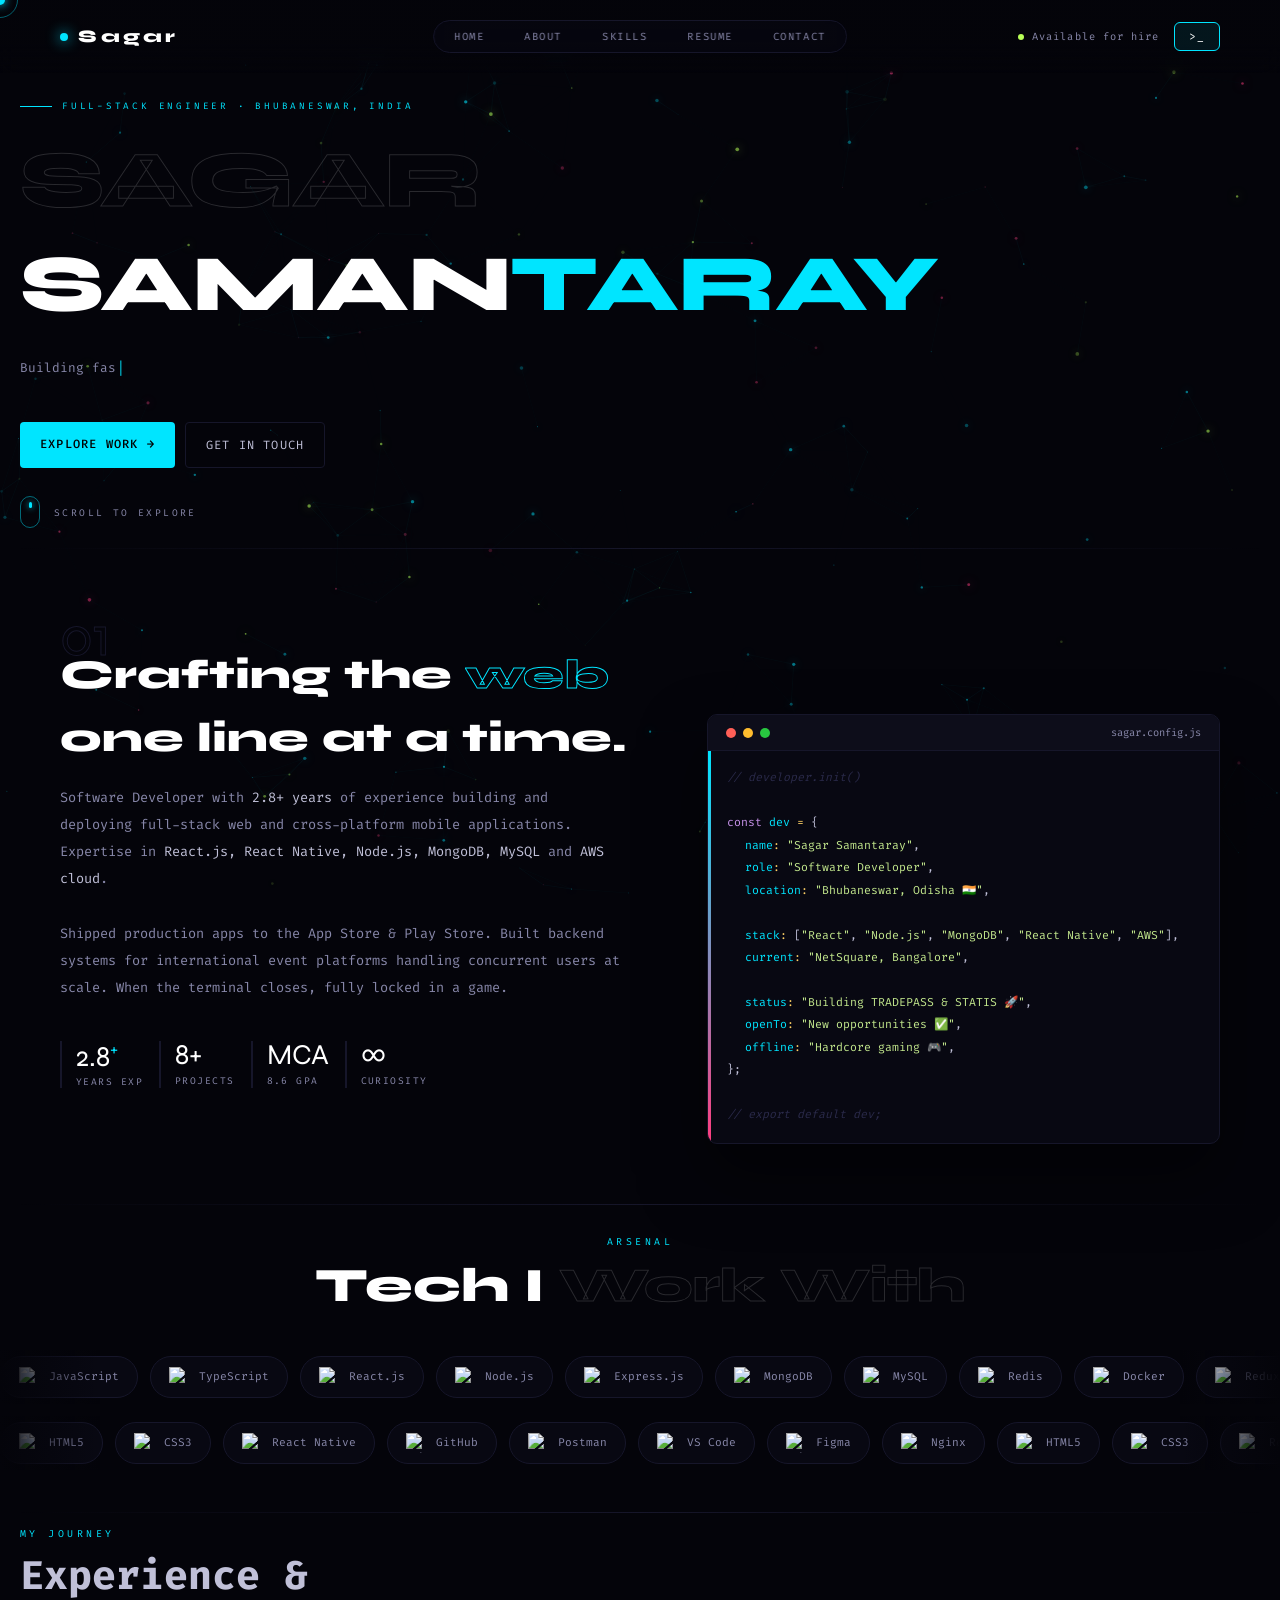
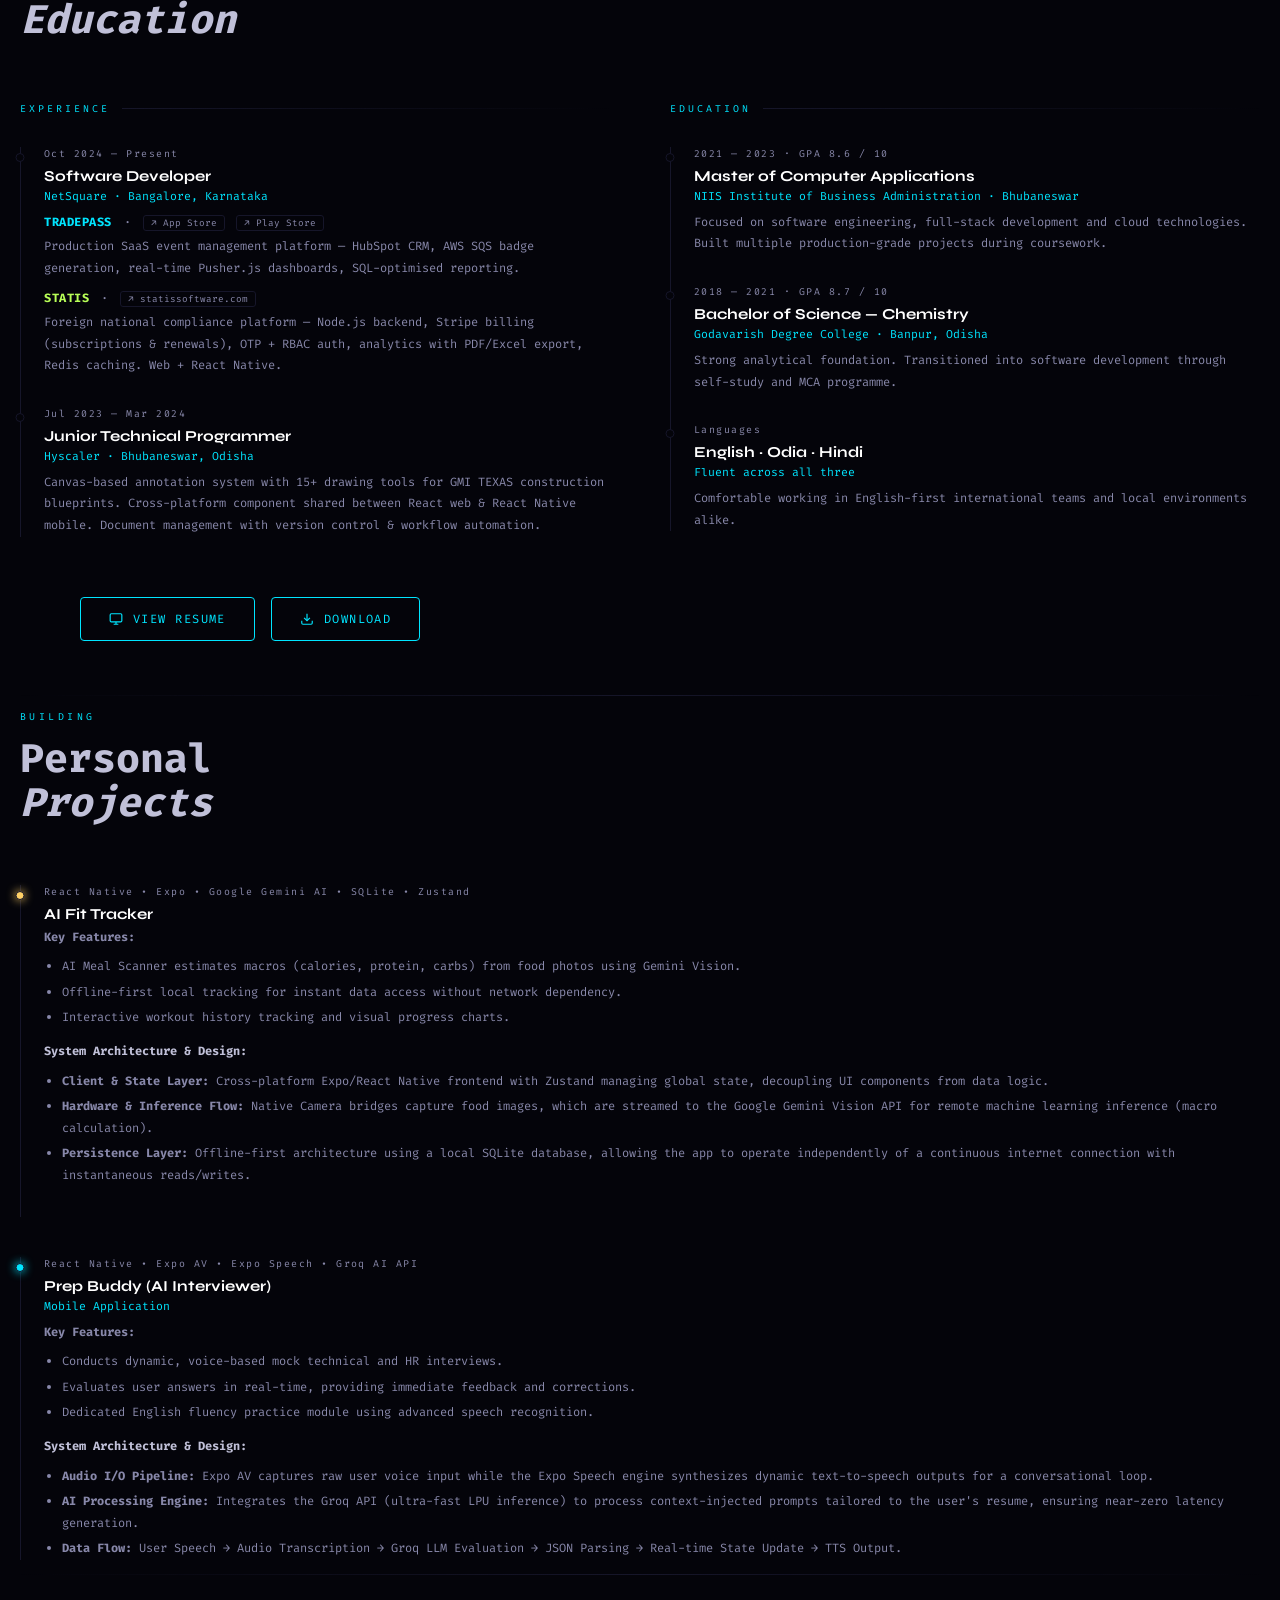
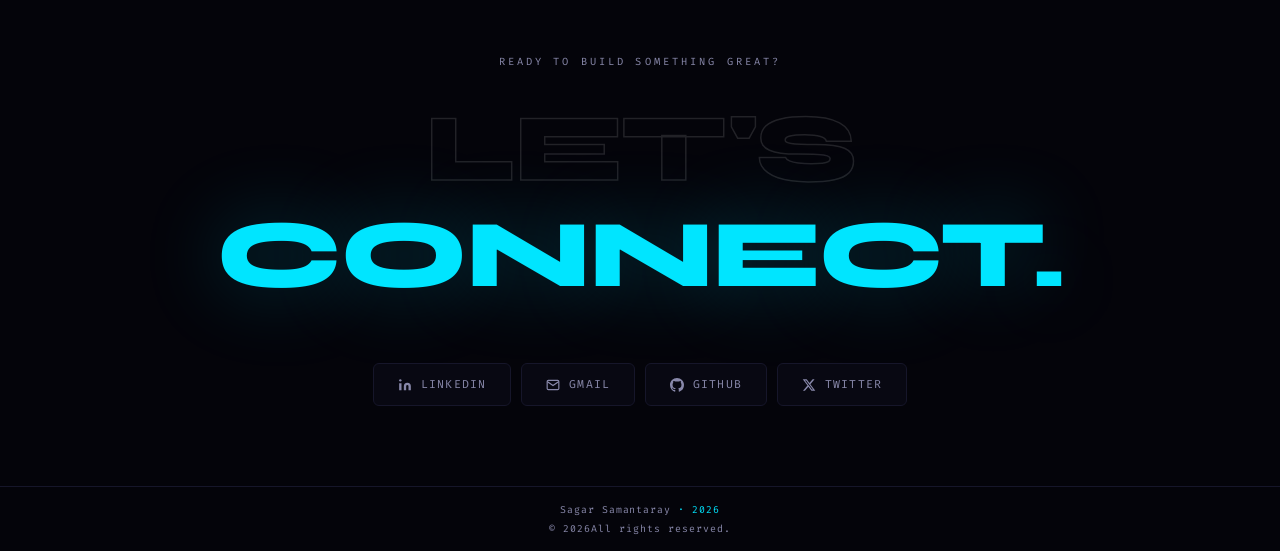
==== commit fa34d547: "deploy" ====
--- a/index.html
+++ b/index.html
@@ -116,4 +116,4 @@
       }
     }
   ]
-}</script><link rel="icon" type="image/x-icon" href="favicon.ico"><link rel="icon" type="image/png" sizes="32x32" href="favicon-32x32.png"><link rel="apple-touch-icon" sizes="180x180" href="apple-touch-icon.png"><link href="https://fonts.googleapis.com/css2?family=Syne:wght@400;600;700;800&family=Fira+Code:wght@300;400;500&display=swap" rel="stylesheet"/><link rel="stylesheet" href="_0x07374A.css"/><link rel="stylesheet" href="_0xFB7307.css"/><link rel="stylesheet" href="_0x2252D6.css"/><link rel="stylesheet" href="_0xD02A75.css"/><link rel="stylesheet" href="_0x113234.css"/><link rel="stylesheet" href="_0x9C68D2.css"/><link rel="stylesheet" href="_0x9C77EC.css"/><link rel="stylesheet" href="_0x96A5EA.css"/></head><body><div id="progress-bar"></div><canvas id="canvas-particles"></canvas><div id="cur"></div><div id="cur-ring"></div><div id="terminal-backdrop"></div><div id="terminal-overlay"><div class="_0x6719"><div class="_0x498a"><span class="_0x6ed9 _0x6204"></span><span class="_0x6ed9 _0x6207"></span><span class="_0x6ed9 _0x6206"></span></div><span class="_0x6386">sagar@portfolio — bash</span> <button id="term-close" aria-label="Close terminal">✕</button></div><div class="_0x7156" id="term-body"><div class="_0x4217" id="term-input-row"><span class="_0xc4a2">sagar@portfolio:~$</span> <input id="term-input" type="search" autocomplete="off" autocorrect="off" autocapitalize="none" spellcheck="false" data-lpignore="true" aria-label="Terminal input"/></div></div></div><div id="resume-modal" class="_0x6fd5" onclick="closeResume(event)"><div class="_0x4922"><div class="_0xcb5e"><span class="_0x8877"><svg width="13" height="13" viewBox="0 0 24 24" fill="none" stroke="currentColor" stroke-width="2"><path d="M14 2H6a2 2 0 00-2 2v16a2 2 0 002 2h12a2 2 0 002-2V8z"/><polyline points="14 2 14 8 20 8"/></svg> sagar_samantaray_resume.pdf</span><div class="_0xb923"><button class="_0xdab4" onclick="zoomOut()" title="Zoom Out">−</button> <span id="zoom-label" class="_0xba19">100%</span> <button class="_0xdab4" onclick="zoomIn()" title="Zoom In">+</button> <a href="https://drive.google.com/uc?export=download&id=1TMoIxOPAEXFIfVhJ-7Nk8hUGhQi1793G" target="_blank" class="_0xdab4 _0xdf91" title="Download"><svg width="12" height="12" viewBox="0 0 24 24" fill="none" stroke="currentColor" stroke-width="2.5"><path d="M21 15v4a2 2 0 01-2 2H5a2 2 0 01-2-2v-4"/><polyline points="7 10 12 15 17 10"/><line x1="12" y1="15" x2="12" y2="3"/></svg> </a><button class="_0xdab4 _0xeaaf" onclick="closeResume()" title="Close">✕</button></div></div><div class="_0xf0d3" id="resume-frame-wrap"><iframe id="resume-iframe" src="https://drive.google.com/file/d/1TMoIxOPAEXFIfVhJ-7Nk8hUGhQi1793G/preview" allow="autoplay" frameborder="0"></iframe></div></div></div><button id="terminal-fab" aria-label="Open terminal">&gt;_</button><div id="scroll-mouse"><div class="_0x86b5"><div class="_0x77f4"></div><div class="_0x776a" id="smouse-body"><div class="_0x6825"></div></div></div></div><div id="mobile-menu"><button id="close-menu-btn" onclick="closeMenu()" aria-label="Close Menu" style="position:absolute;top:24px;right:24px;background:0 0;border:none;font-size:2rem;color:var(--dim);z-index:201;cursor:pointer">&#10005;</button> <a href="#hero" onclick="closeMenu()">Home</a> <a href="#about" onclick="closeMenu()">About</a> <a href="#skills" onclick="closeMenu()">Skills</a> <a href="#resume" onclick="closeMenu()">Resume</a> <a href="#contact" onclick="closeMenu()">Contact</a></div><div id="content"><nav><div class="_0x232e"><div class="_0x133c"></div>Sagar</div><ul class="_0x68bb"><li><a href="#hero">Home</a></li><li><a href="#about">About</a></li><li><a href="#skills">Skills</a></li><li><a href="#resume">Resume</a></li><li><a href="#contact">Contact</a></li></ul><div class="_0x7d31"><a href="tel:+917205222672" style="text-decoration:none;color:inherit"><div class="_0xdda5"><div class="_0xdd37"></div>Available for hire</div></a><button id="terminal-btn" aria-label="Open terminal">&gt;_</button></div><button id="hamburger" onclick="toggleMenu()" aria-label="Menu"><span></span><span></span><span></span></button></nav><section id="hero"><div class="_0xd2aa">DEV</div><div class="_0xa40a"><div class="_0x9da9"></div>Full-Stack Engineer · Bhubaneswar, India</div><h1 class="_0x4b01"><span class="_0x36a2">SAGAR</span><br/><span class="_0x8e98">SAMAN</span><span class="_0x6f04">TARAY</span></h1><p class="_0xd8a9"><span id="typewriter"></span><span class="_0x4cda">|</span></p><div class="_0x81d3"><a href="#about" class="_0x0eb3 _0x43ae"><span>Explore Work →</span></a> <a href="mailto:sagarm.samantaray@gmail.com" class="_0x0ebf _0x43ae">Get in Touch</a></div><div class="_0x1835"><div class="_0x95a2"><div class="_0xbf5a"></div></div><span class="_0x9d80">Scroll to explore</span></div></section><div class="_0x1efe"></div><section id="about"><div class="_0xa79a _0x70c1"><div class="_0x9c6b">01</div><h2 class="_0xdc53"><span class="_0x7c72">Crafting the</span> <span class="_0x910f"><em id="skill-word">web</em></span></h2></div><div class="about-left _0x70c1 _0x6dd0"><h2 class="_0x07c1">one line at a time.</h2><p class="_0x64d5">Software Developer with <b>2.8+ years</b> of experience building and deploying full-stack web and cross-platform mobile applications. Expertise in <b>React.js, React Native, Node.js, MongoDB, MySQL</b> and <b>AWS cloud</b>.<br/><br/>Shipped production apps to the App Store &amp; Play Store. Built backend systems for international event platforms handling concurrent users at scale. When the terminal closes, fully locked in a game.</p><div class="_0xf0c4"><div class="_0x35d7"><div class="_0x03b4">2.8<sup>+</sup></div><div class="_0x03b6">Years Exp</div></div><div class="_0x35d7"><div class="_0x03b4">8+</div><div class="_0x03b6">Projects</div></div><div class="_0x35d7"><div class="_0x03b4">MCA</div><div class="_0x03b6">8.6 GPA</div></div><div class="_0x35d7"><div class="_0x03b4">∞</div><div class="_0x03b6">Curiosity</div></div></div></div><div class="_0xb471 _0x70c1 _0x6dd3"><div class="_0x00b4"><div class="_0x6ee2 _0x4b13"></div><div class="_0x6ee2 _0x4b10"></div><div class="_0x6ee2 _0x4b11"></div><span class="_0x0503">sagar.config.js</span></div><div class="_0xcc3b"><div class="_0x7557"><span class="_0x0d89"></span></div><span class="_0x6e87 _0x6ee5">// developer.init()</span> <span class="_0x6e87">&nbsp;</span> <span class="_0x6e87"><span class="_0x6eed">const</span> <span class="_0x6ef0">dev</span> <span class="_0x6ef6">=</span> {</span> <span class="_0x6e87 _0x6f7d"><span class="_0x6ef0">name</span><span class="_0x6ef6">:</span> <span class="_0x6ef5">"Sagar Samantaray"</span>,</span> <span class="_0x6e87 _0x6f7d"><span class="_0x6ef0">role</span><span class="_0x6ef6">:</span> <span class="_0x6ef5">"Software Developer"</span>,</span> <span class="_0x6e87 _0x6f7d"><span class="_0x6ef0">location</span><span class="_0x6ef6">:</span> <span class="_0x6ef5">"Bhubaneswar, Odisha 🇮🇳"</span>,</span> <span class="_0x6e87">&nbsp;</span> <span class="_0x6e87 _0x6f7d"><span class="_0x6ef0">stack</span><span class="_0x6ef6">:</span> [<span class="_0x6ef5">"React"</span>, <span class="_0x6ef5">"Node.js"</span>, <span class="_0x6ef5">"MongoDB"</span>, <span class="_0x6ef5">"React Native"</span>, <span class="_0x6ef5">"AWS"</span>],</span> <span class="_0x6e87 _0x6f7d"><span class="_0x6ef0">current</span><span class="_0x6ef6">:</span> <span class="_0x6ef5">"NetSquare, Bangalore"</span>,</span> <span class="_0x6e87">&nbsp;</span> <span class="_0x6e87 _0x6f7d"><span class="_0x6ef0">status</span><span class="_0x6ef6">:</span> <span class="_0x6ef5">"Building TRADEPASS &amp; STATIS 🚀"</span>,</span> <span class="_0x6e87 _0x6f7d"><span class="_0x6ef0">openTo</span><span class="_0x6ef6">:</span> <span class="_0x6ef5">"New opportunities ✅"</span>,</span> <span class="_0x6e87 _0x6f7d"><span class="_0x6ef0">offline</span><span class="_0x6ef6">:</span> <span class="_0x6ef5">"Hardcore gaming 🎮"</span>,</span> <span class="_0x6e87">};</span> <span class="_0x6e87">&nbsp;</span> <span class="_0x6e87 _0x6ee5">// export default dev;</span></div></div></section><div class="_0x1efe"></div><section id="skills"><div class="_0xd481 _0x70c1"><span class="_0x62ef">Arsenal</span><h2 class="_0x1ae2">Tech I <span>Work With</span></h2></div><div class="_0xec26 _0x70c1 _0x6dd0"><div class="_0xb3fd"><div class="_0xf19c"><img src="https://skillicons.dev/icons?i=js&theme=dark" alt="JavaScript icon"/><span class="_0x0dd6">JavaScript</span></div><div class="_0xf19c"><img src="https://skillicons.dev/icons?i=ts&theme=dark" alt="TypeScript icon"/><span class="_0x0dd6">TypeScript</span></div><div class="_0xf19c"><img src="https://skillicons.dev/icons?i=react&theme=dark" alt="React icon"/><span class="_0x0dd6">React.js</span></div><div class="_0xf19c"><img src="https://skillicons.dev/icons?i=nodejs&theme=dark" alt="Node.js icon"/><span class="_0x0dd6">Node.js</span></div><div class="_0xf19c"><img src="https://skillicons.dev/icons?i=express&theme=dark" alt="Express.js icon"/><span class="_0x0dd6">Express.js</span></div><div class="_0xf19c"><img src="https://skillicons.dev/icons?i=mongodb&theme=dark" alt="MongoDB icon"/><span class="_0x0dd6">MongoDB</span></div><div class="_0xf19c"><img src="https://skillicons.dev/icons?i=mysql&theme=dark" alt="MySQL icon"/><span class="_0x0dd6">MySQL</span></div><div class="_0xf19c"><img src="https://skillicons.dev/icons?i=redis&theme=dark" alt="Redis icon"/><span class="_0x0dd6">Redis</span></div><div class="_0xf19c"><img src="https://skillicons.dev/icons?i=docker&theme=dark" alt="Docker icon"/><span class="_0x0dd6">Docker</span></div><div class="_0xf19c"><img src="https://skillicons.dev/icons?i=redux&theme=dark" alt="Redux icon"/><span class="_0x0dd6">Redux</span></div><div class="_0xf19c"><img src="https://skillicons.dev/icons?i=tailwind&theme=dark" alt="Tailwind CSS icon"/><span class="_0x0dd6">Tailwind</span></div><div class="_0xf19c"><img src="https://skillicons.dev/icons?i=aws&theme=dark" alt="AWS icon"/><span class="_0x0dd6">AWS</span></div><div class="_0xf19c"><img src="https://skillicons.dev/icons?i=linux&theme=dark" alt="Linux icon"/><span class="_0x0dd6">Linux</span></div><div class="_0xf19c"><img src="https://skillicons.dev/icons?i=git&theme=dark" alt="Git icon"/><span class="_0x0dd6">Git</span></div><div class="_0xf19c"><img src="https://skillicons.dev/icons?i=js&theme=dark" alt="JavaScript icon"/><span class="_0x0dd6">JavaScript</span></div><div class="_0xf19c"><img src="https://skillicons.dev/icons?i=ts&theme=dark" alt="TypeScript icon"/><span class="_0x0dd6">TypeScript</span></div><div class="_0xf19c"><img src="https://skillicons.dev/icons?i=react&theme=dark" alt="React icon"/><span class="_0x0dd6">React.js</span></div><div class="_0xf19c"><img src="https://skillicons.dev/icons?i=nodejs&theme=dark" alt="Node.js icon"/><span class="_0x0dd6">Node.js</span></div><div class="_0xf19c"><img src="https://skillicons.dev/icons?i=express&theme=dark" alt="Express.js icon"/><span class="_0x0dd6">Express.js</span></div><div class="_0xf19c"><img src="https://skillicons.dev/icons?i=mongodb&theme=dark" alt="MongoDB icon"/><span class="_0x0dd6">MongoDB</span></div><div class="_0xf19c"><img src="https://skillicons.dev/icons?i=mysql&theme=dark" alt="MySQL icon"/><span class="_0x0dd6">MySQL</span></div><div class="_0xf19c"><img src="https://skillicons.dev/icons?i=redis&theme=dark" alt="Redis icon"/><span class="_0x0dd6">Redis</span></div><div class="_0xf19c"><img src="https://skillicons.dev/icons?i=docker&theme=dark" alt="Docker icon"/><span class="_0x0dd6">Docker</span></div><div class="_0xf19c"><img src="https://skillicons.dev/icons?i=redux&theme=dark" alt="Redux icon"/><span class="_0x0dd6">Redux</span></div><div class="_0xf19c"><img src="https://skillicons.dev/icons?i=tailwind&theme=dark" alt="Tailwind CSS icon"/><span class="_0x0dd6">Tailwind</span></div><div class="_0xf19c"><img src="https://skillicons.dev/icons?i=aws&theme=dark" alt="AWS icon"/><span class="_0x0dd6">AWS</span></div><div class="_0xf19c"><img src="https://skillicons.dev/icons?i=linux&theme=dark" alt="Linux icon"/><span class="_0x0dd6">Linux</span></div><div class="_0xf19c"><img src="https://skillicons.dev/icons?i=git&theme=dark" alt="Git icon"/><span class="_0x0dd6">Git</span></div></div></div><div class="_0xec26 _0x70c1 _0x6dd3"><div class="_0xb3fd _0x8b64"><div class="_0xf19c"><img src="https://skillicons.dev/icons?i=html&theme=dark" alt="HTML5 icon"/><span class="_0x0dd6">HTML5</span></div><div class="_0xf19c"><img src="https://skillicons.dev/icons?i=css&theme=dark" alt="CSS3 icon"/><span class="_0x0dd6">CSS3</span></div><div class="_0xf19c"><img src="https://skillicons.dev/icons?i=react&theme=dark" alt="React icon"/><span class="_0x0dd6">React Native</span></div><div class="_0xf19c"><img src="https://skillicons.dev/icons?i=github&theme=dark" alt="GitHub icon"/><span class="_0x0dd6">GitHub</span></div><div class="_0xf19c"><img src="https://skillicons.dev/icons?i=postman&theme=dark" alt="Postman icon"/><span class="_0x0dd6">Postman</span></div><div class="_0xf19c"><img src="https://skillicons.dev/icons?i=vscode&theme=dark" alt="VS Code icon"/><span class="_0x0dd6">VS Code</span></div><div class="_0xf19c"><img src="https://skillicons.dev/icons?i=figma&theme=dark" alt="Figma icon"/><span class="_0x0dd6">Figma</span></div><div class="_0xf19c"><img src="https://skillicons.dev/icons?i=nginx&theme=dark" alt="Nginx icon"/><span class="_0x0dd6">Nginx</span></div><div class="_0xf19c"><img src="https://skillicons.dev/icons?i=html&theme=dark" alt="HTML5 icon"/><span class="_0x0dd6">HTML5</span></div><div class="_0xf19c"><img src="https://skillicons.dev/icons?i=css&theme=dark" alt="CSS3 icon"/><span class="_0x0dd6">CSS3</span></div><div class="_0xf19c"><img src="https://skillicons.dev/icons?i=react&theme=dark" alt="React icon"/><span class="_0x0dd6">React Native</span></div><div class="_0xf19c"><img src="https://skillicons.dev/icons?i=github&theme=dark" alt="GitHub icon"/><span class="_0x0dd6">GitHub</span></div><div class="_0xf19c"><img src="https://skillicons.dev/icons?i=postman&theme=dark" alt="Postman icon"/><span class="_0x0dd6">Postman</span></div><div class="_0xf19c"><img src="https://skillicons.dev/icons?i=vscode&theme=dark" alt="VS Code icon"/><span class="_0x0dd6">VS Code</span></div><div class="_0xf19c"><img src="https://skillicons.dev/icons?i=figma&theme=dark" alt="Figma icon"/><span class="_0x0dd6">Figma</span></div><div class="_0xf19c"><img src="https://skillicons.dev/icons?i=nginx&theme=dark" alt="Nginx icon"/><span class="_0x0dd6">Nginx</span></div></div></div></section><div class="_0x1efe"></div><section id="resume"><div class="_0x70c1"><span class="_0x62ef">My Journey</span><h2 class="_0x18d5">Experience &amp;<br/><em>Education</em></h2></div><div class="_0x9029"><div class="_0x70c1 _0x6dd0"><div class="_0x3d5c">Experience</div><div class="_0xb164"><div class="_0x1f3a"></div><div class="_0x2b3e">Oct 2024 — Present</div><div class="_0x6229">Software Developer</div><div class="_0x9fed">NetSquare · Bangalore, Karnataka</div><div class="_0x98f8"><div style="margin-bottom:3px"><a href="https://apps.apple.com/us/app/tradepass/id6752904218" target="_blank" style="color:var(--cyan);text-decoration:none;font-weight:700;letter-spacing:.5px">TRADEPASS</a> <span style="color:var(--dim);margin:0 5px">·</span> <a href="https://apps.apple.com/us/app/tradepass/id6752904218" target="_blank" style="color:var(--dim);text-decoration:none;font-size:.78em;border:1px solid var(--border);padding:1px 7px;border-radius:3px">↗ App Store</a> <a href="https://play.google.com/store/apps/details?id=com.tradepass.app" target="_blank" style="color:var(--dim);text-decoration:none;font-size:.78em;border:1px solid var(--border);padding:1px 7px;border-radius:3px;margin-left:4px">↗ Play Store</a></div><span style="color:var(--dim)">Production SaaS event management platform — HubSpot CRM, AWS SQS badge generation, real-time Pusher.js dashboards, SQL-optimised reporting.</span><div style="margin-top:8px;margin-bottom:3px"><a href="https://statissoftware.com/" target="_blank" style="color:var(--lime);text-decoration:none;font-weight:700;letter-spacing:.5px">STATIS</a> <span style="color:var(--dim);margin:0 5px">·</span> <a href="https://statissoftware.com/" target="_blank" style="color:var(--dim);text-decoration:none;font-size:.78em;border:1px solid var(--border);padding:1px 7px;border-radius:3px">↗ statissoftware.com</a></div><span style="color:var(--dim)">Foreign national compliance platform — Node.js backend, Stripe billing (subscriptions &amp; renewals), OTP + RBAC auth, analytics with PDF/Excel export, Redis caching. Web + React Native.</span></div></div><div class="_0xb164"><div class="_0x1f3a"></div><div class="_0x2b3e">Jul 2023 — Mar 2024</div><div class="_0x6229">Junior Technical Programmer</div><div class="_0x9fed">Hyscaler · Bhubaneswar, Odisha</div><div class="_0x98f8">Canvas-based annotation system with 15+ drawing tools for GMI TEXAS construction blueprints. Cross-platform component shared between React web &amp; React Native mobile. Document management with version control &amp; workflow automation.</div></div></div><div class="_0x70c1 _0x6dd3"><div class="_0x3d5c">Education</div><div class="_0xb164"><div class="_0x1f3a"></div><div class="_0x2b3e">2021 — 2023 · GPA 8.6 / 10</div><div class="_0x6229">Master of Computer Applications</div><div class="_0x9fed">NIIS Institute of Business Administration · Bhubaneswar</div><div class="_0x98f8">Focused on software engineering, full-stack development and cloud technologies. Built multiple production-grade projects during coursework.</div></div><div class="_0xb164"><div class="_0x1f3a"></div><div class="_0x2b3e">2018 — 2021 · GPA 8.7 / 10</div><div class="_0x6229">Bachelor of Science — Chemistry</div><div class="_0x9fed">Godavarish Degree College · Banpur, Odisha</div><div class="_0x98f8">Strong analytical foundation. Transitioned into software development through self-study and MCA programme.</div></div><div class="_0xb164"><div class="_0x1f3a"></div><div class="_0x2b3e">Languages</div><div class="_0x6229">English · Odia · Hindi</div><div class="_0x9fed">Fluent across all three</div><div class="_0x98f8">Comfortable working in English-first international teams and local environments alike.</div></div></div><div class="_0x047a _0x70c1 _0x6dd2"><button onclick="openResume()" class="_0x6965 _0x43ae"><svg width="14" height="14" viewBox="0 0 24 24" fill="none" stroke="currentColor" stroke-width="2"><rect x="2" y="3" width="20" height="14" rx="2"/><path d="M8 21h8M12 17v4"/></svg> <span>View Resume</span></button> <a href="https://drive.google.com/uc?export=download&id=1TMoIxOPAEXFIfVhJ-7Nk8hUGhQi1793G" target="_blank" class="_0x6965 _0x43ae" style="text-decoration:none"><svg width="14" height="14" viewBox="0 0 24 24" fill="none" stroke="currentColor" stroke-width="2"><path d="M21 15v4a2 2 0 01-2 2H5a2 2 0 01-2-2v-4"/><polyline points="7 10 12 15 17 10"/><line x1="12" y1="15" x2="12" y2="3"/></svg> <span>Download</span></a></div></div></section><div class="_0x1efe"></div><section id="projects"><div class="_0x70c1"><span class="_0x62ef">Building</span><h2 class="_0x18d5">Personal<br/><em>Projects</em></h2></div><div class="_0x9029" style="grid-template-columns:1fr"><div class="_0x70c1 _0x6dd0"><div class="_0xb164"><div class="_0x1f3a" style="background:var(--gold);box-shadow:0 0 10px var(--gold)"></div><div class="_0x2b3e">React Native • Expo • Google Gemini AI • SQLite • Zustand</div><div class="_0x6229" style="color:#fff">AI Fit Tracker</div><div class="_0x98f8"><div style="margin-bottom:8px"><strong>Key Features:</strong></div><ul style="margin-left:18px;margin-bottom:12px;color:var(--dim)"><li style="margin-bottom:4px">AI Meal Scanner estimates macros (calories, protein, carbs) from food photos using Gemini Vision.</li><li style="margin-bottom:4px">Offline-first local tracking for instant data access without network dependency.</li><li>Interactive workout history tracking and visual progress charts.</li></ul><div style="margin-bottom:8px;color:var(--text)"><strong>System Architecture & Design:</strong></div><ul style="margin-left:18px;color:var(--dim)"><li style="margin-bottom:4px"><strong>Client & State Layer:</strong> Cross-platform Expo/React Native frontend with Zustand managing global state, decoupling UI components from data logic.</li><li style="margin-bottom:4px"><strong>Hardware & Inference Flow:</strong> Native Camera bridges capture food images, which are streamed to the Google Gemini Vision API for remote machine learning inference (macro calculation).</li><li><strong>Persistence Layer:</strong> Offline-first architecture using a local SQLite database, allowing the app to operate independently of a continuous internet connection with instantaneous reads/writes.</li></ul></div></div><div class="_0xb164" style="margin-top:40px"><div class="_0x1f3a" style="background:var(--cyan);box-shadow:0 0 10px var(--cyan)"></div><div class="_0x2b3e">React Native • Expo AV • Expo Speech • Groq AI API</div><div class="_0x6229" style="color:#fff">Prep Buddy (AI Interviewer)</div><div class="_0x9fed">Mobile Application</div><div class="_0x98f8"><div style="margin-bottom:8px"><strong>Key Features:</strong></div><ul style="margin-left:18px;margin-bottom:12px;color:var(--dim)"><li style="margin-bottom:4px">Conducts dynamic, voice-based mock technical and HR interviews.</li><li style="margin-bottom:4px">Evaluates user answers in real-time, providing immediate feedback and corrections.</li><li>Dedicated English fluency practice module using advanced speech recognition.</li></ul><div style="margin-bottom:8px;color:var(--text)"><strong>System Architecture & Design:</strong></div><ul style="margin-left:18px;color:var(--dim)"><li style="margin-bottom:4px"><strong>Audio I/O Pipeline:</strong> Expo AV captures raw user voice input while the Expo Speech engine synthesizes dynamic text-to-speech outputs for a conversational loop.</li><li style="margin-bottom:4px"><strong>AI Processing Engine:</strong> Integrates the Groq API (ultra-fast LPU inference) to process context-injected prompts tailored to the user's resume, ensuring near-zero latency generation.</li><li><strong>Data Flow:</strong> User Speech → Audio Transcription → Groq LLM Evaluation → JSON Parsing → Real-time State Update → TTS Output.</li></ul></div></div></div></div></section><div class="_0x1efe"></div><section id="contact"><p class="_0x29af _0x70c1">Ready to build something great?</p><h2 class="_0xd9e0 _0x70c1 _0x6dd0"><span class="_0x36a2">LET'S</span> <span class="_0xc416">CONNECT.</span></h2><div class="_0x84cd _0x70c1 _0x6dd3"><a href="https://linkedin.com/in/sagar-samantaray" class="_0x907a _0x43ae" target="_blank"><svg width="14" height="14" viewBox="0 0 24 24" fill="currentColor"><path d="M16 8a6 6 0 016 6v7h-4v-7a2 2 0 00-4 0v7h-4v-7a6 6 0 016-6zM2 9h4v12H2z"/><circle cx="4" cy="4" r="2"/></svg> <span>LinkedIn</span> </a><a href="mailto:sagarm.samantaray@gmail.com" class="_0x907a _0x43ae"><svg width="14" height="14" viewBox="0 0 24 24" fill="none" stroke="currentColor" stroke-width="2"><path d="M4 4h16c1.1 0 2 .9 2 2v12c0 1.1-.9 2-2 2H4c-1.1 0-2-.9-2-2V6c0-1.1.9-2 2-2z"/><polyline points="22,6 12,13 2,6"/></svg> <span>Gmail</span> </a><a href="https://github.com/sagars-samantaray" class="_0x907a _0x43ae" target="_blank"><svg width="14" height="14" viewBox="0 0 24 24" fill="currentColor"><path d="M12 0C5.37 0 0 5.37 0 12c0 5.31 3.435 9.795 8.205 11.385.6.105.825-.255.825-.57 0-.285-.015-1.23-.015-2.235-3.015.555-3.795-.735-4.035-1.41-.135-.345-.72-1.41-1.23-1.695-.42-.225-1.02-.78-.015-.795.945-.015 1.62.87 1.845 1.23 1.08 1.815 2.805 1.305 3.495.99.105-.78.42-1.305.765-1.605-2.67-.3-5.46-1.335-5.46-5.925 0-1.305.465-2.385 1.23-3.225-.12-.3-.54-1.53.12-3.18 0 0 1.005-.315 3.3 1.23.96-.27 1.98-.405 3-.405s2.04.135 3 .405c2.295-1.56 3.3-1.23 3.3-1.23.66 1.65.24 2.88.12 3.18.765.84 1.23 1.905 1.23 3.225 0 4.605-2.805 5.625-5.475 5.925.435.375.81 1.095.81 2.22 0 1.605-.015 2.895-.015 3.3 0 .315.225.69.825.57A12.02 12.02 0 0024 12c0-6.63-5.37-12-12-12z"/></svg> <span>GitHub</span> </a><a href="https://twitter.com/sagar________" class="_0x907a _0x43ae" target="_blank"><svg width="14" height="14" viewBox="0 0 24 24" fill="currentColor"><path d="M18.244 2.25h3.308l-7.227 8.26 8.502 11.24H16.17l-5.214-6.817L4.99 21.75H1.68l7.73-8.835L1.254 2.25H8.08l4.713 6.231zm-1.161 17.52h1.833L7.084 4.126H5.117z"/></svg> <span>Twitter</span></a></div></section><footer><div class="_0x66a1">Sagar Samantaray <span>·</span> <span id="footer-year"></span><script>document.getElementById("footer-year").textContent=(new Date).getFullYear()</script></div><div class="_0x66bf">© <span id="footer-year2"></span><script>document.getElementById("footer-year2").textContent=(new Date).getFullYear()</script>All rights reserved.</div></footer></div><script src="_0x77567B.js" defer="defer"></script></body></html>+}</script><link rel="icon" type="image/x-icon" href="favicon.ico"><link rel="icon" type="image/png" sizes="32x32" href="favicon-32x32.png"><link rel="apple-touch-icon" sizes="180x180" href="apple-touch-icon.png"><link href="https://fonts.googleapis.com/css2?family=Syne:wght@400;600;700;800&family=Fira+Code:wght@300;400;500&display=swap" rel="stylesheet"/><link rel="stylesheet" href="_0x3A60FE.css"/><link rel="stylesheet" href="_0xE3288D.css"/><link rel="stylesheet" href="_0xABE817.css"/><link rel="stylesheet" href="_0x8F96A5.css"/><link rel="stylesheet" href="_0xB95A57.css"/><link rel="stylesheet" href="_0x8209FB.css"/><link rel="stylesheet" href="_0x4F9222.css"/><link rel="stylesheet" href="_0xCB36A2.css"/></head><body><div id="progress-bar"></div><canvas id="canvas-particles"></canvas><div id="cur"></div><div id="cur-ring"></div><div id="terminal-backdrop"></div><div id="terminal-overlay"><div class="_0x6719"><div class="_0x498a"><span class="_0x6ed9 _0x6204"></span><span class="_0x6ed9 _0x6207"></span><span class="_0x6ed9 _0x6206"></span></div><span class="_0x6386">sagar@portfolio — bash</span> <button id="term-close" aria-label="Close terminal">✕</button></div><div class="_0x7156" id="term-body"><div class="_0x4217" id="term-input-row"><span class="_0xc4a2">sagar@portfolio:~$</span> <input id="term-input" type="search" autocomplete="off" autocorrect="off" autocapitalize="none" spellcheck="false" data-lpignore="true" aria-label="Terminal input"/></div></div></div><div id="resume-modal" class="_0x6fd5" onclick="closeResume(event)"><div class="_0x4922"><div class="_0xcb5e"><span class="_0x8877"><svg width="13" height="13" viewBox="0 0 24 24" fill="none" stroke="currentColor" stroke-width="2"><path d="M14 2H6a2 2 0 00-2 2v16a2 2 0 002 2h12a2 2 0 002-2V8z"/><polyline points="14 2 14 8 20 8"/></svg> sagar_samantaray_resume.pdf</span><div class="_0xb923"><button class="_0xdab4" onclick="zoomOut()" title="Zoom Out">−</button> <span id="zoom-label" class="_0xba19">100%</span> <button class="_0xdab4" onclick="zoomIn()" title="Zoom In">+</button> <a href="https://drive.google.com/uc?export=download&id=1Kz0BUyPpiEsZgcAWwBuPQ_IoTCJJAEMm" target="_blank" class="_0xdab4 _0xdf91" title="Download"><svg width="12" height="12" viewBox="0 0 24 24" fill="none" stroke="currentColor" stroke-width="2.5"><path d="M21 15v4a2 2 0 01-2 2H5a2 2 0 01-2-2v-4"/><polyline points="7 10 12 15 17 10"/><line x1="12" y1="15" x2="12" y2="3"/></svg> </a><button class="_0xdab4 _0xeaaf" onclick="closeResume()" title="Close">✕</button></div></div><div class="_0xf0d3" id="resume-frame-wrap"><iframe id="resume-iframe" src="https://drive.google.com/file/d/1Kz0BUyPpiEsZgcAWwBuPQ_IoTCJJAEMm/preview" allow="autoplay" frameborder="0"></iframe></div></div></div><button id="terminal-fab" aria-label="Open terminal">&gt;_</button><div id="scroll-mouse"><div class="_0x86b5"><div class="_0x77f4"></div><div class="_0x776a" id="smouse-body"><div class="_0x6825"></div></div></div></div><div id="mobile-menu"><button id="close-menu-btn" onclick="closeMenu()" aria-label="Close Menu" style="position:absolute;top:24px;right:24px;background:0 0;border:none;font-size:2rem;color:var(--dim);z-index:201;cursor:pointer">&#10005;</button> <a href="#hero" onclick="closeMenu()">Home</a> <a href="#about" onclick="closeMenu()">About</a> <a href="#skills" onclick="closeMenu()">Skills</a> <a href="#resume" onclick="closeMenu()">Resume</a> <a href="#contact" onclick="closeMenu()">Contact</a></div><div id="content"><nav><div class="_0x232e"><div class="_0x133c"></div>Sagar</div><ul class="_0x68bb"><li><a href="#hero">Home</a></li><li><a href="#about">About</a></li><li><a href="#skills">Skills</a></li><li><a href="#resume">Resume</a></li><li><a href="#contact">Contact</a></li></ul><div class="_0x7d31"><a href="tel:+917205222672" style="text-decoration:none;color:inherit"><div class="_0xdda5"><div class="_0xdd37"></div>Available for hire</div></a><button id="terminal-btn" aria-label="Open terminal">&gt;_</button></div><button id="hamburger" onclick="toggleMenu()" aria-label="Menu"><span></span><span></span><span></span></button></nav><section id="hero"><div class="_0xd2aa">DEV</div><div class="_0xa40a"><div class="_0x9da9"></div>Full-Stack Engineer · Bhubaneswar, India</div><h1 class="_0x4b01"><span class="_0x36a2">SAGAR</span><br/><span class="_0x8e98">SAMAN</span><span class="_0x6f04">TARAY</span></h1><p class="_0xd8a9"><span id="typewriter"></span><span class="_0x4cda">|</span></p><div class="_0x81d3"><a href="#about" class="_0x0eb3 _0x43ae"><span>Explore Work →</span></a> <a href="mailto:sagarm.samantaray@gmail.com" class="_0x0ebf _0x43ae">Get in Touch</a></div><div class="_0x1835"><div class="_0x95a2"><div class="_0xbf5a"></div></div><span class="_0x9d80">Scroll to explore</span></div></section><div class="_0x1efe"></div><section id="about"><div class="_0xa79a _0x70c1"><div class="_0x9c6b">01</div><h2 class="_0xdc53"><span class="_0x7c72">Crafting the</span> <span class="_0x910f"><em id="skill-word">web</em></span></h2></div><div class="about-left _0x70c1 _0x6dd0"><h2 class="_0x07c1">one line at a time.</h2><p class="_0x64d5">Software Developer with <b>2.8+ years</b> of experience building and deploying full-stack web and cross-platform mobile applications. Expertise in <b>React.js, React Native, Node.js, MongoDB, MySQL</b> and <b>AWS cloud</b>.<br/><br/>Shipped production apps to the App Store &amp; Play Store. Built backend systems for international event platforms handling concurrent users at scale. When the terminal closes, fully locked in a game.</p><div class="_0xf0c4"><div class="_0x35d7"><div class="_0x03b4">2.8<sup>+</sup></div><div class="_0x03b6">Years Exp</div></div><div class="_0x35d7"><div class="_0x03b4">8+</div><div class="_0x03b6">Projects</div></div><div class="_0x35d7"><div class="_0x03b4">MCA</div><div class="_0x03b6">8.6 GPA</div></div><div class="_0x35d7"><div class="_0x03b4">∞</div><div class="_0x03b6">Curiosity</div></div></div></div><div class="_0xb471 _0x70c1 _0x6dd3"><div class="_0x00b4"><div class="_0x6ee2 _0x4b13"></div><div class="_0x6ee2 _0x4b10"></div><div class="_0x6ee2 _0x4b11"></div><span class="_0x0503">sagar.config.js</span></div><div class="_0xcc3b"><div class="_0x7557"><span class="_0x0d89"></span></div><span class="_0x6e87 _0x6ee5">// developer.init()</span> <span class="_0x6e87">&nbsp;</span> <span class="_0x6e87"><span class="_0x6eed">const</span> <span class="_0x6ef0">dev</span> <span class="_0x6ef6">=</span> {</span> <span class="_0x6e87 _0x6f7d"><span class="_0x6ef0">name</span><span class="_0x6ef6">:</span> <span class="_0x6ef5">"Sagar Samantaray"</span>,</span> <span class="_0x6e87 _0x6f7d"><span class="_0x6ef0">role</span><span class="_0x6ef6">:</span> <span class="_0x6ef5">"Software Developer"</span>,</span> <span class="_0x6e87 _0x6f7d"><span class="_0x6ef0">location</span><span class="_0x6ef6">:</span> <span class="_0x6ef5">"Bhubaneswar, Odisha 🇮🇳"</span>,</span> <span class="_0x6e87">&nbsp;</span> <span class="_0x6e87 _0x6f7d"><span class="_0x6ef0">stack</span><span class="_0x6ef6">:</span> [<span class="_0x6ef5">"React"</span>, <span class="_0x6ef5">"Node.js"</span>, <span class="_0x6ef5">"MongoDB"</span>, <span class="_0x6ef5">"React Native"</span>, <span class="_0x6ef5">"AWS"</span>],</span> <span class="_0x6e87 _0x6f7d"><span class="_0x6ef0">current</span><span class="_0x6ef6">:</span> <span class="_0x6ef5">"NetSquare, Bangalore"</span>,</span> <span class="_0x6e87">&nbsp;</span> <span class="_0x6e87 _0x6f7d"><span class="_0x6ef0">status</span><span class="_0x6ef6">:</span> <span class="_0x6ef5">"Building TRADEPASS &amp; STATIS 🚀"</span>,</span> <span class="_0x6e87 _0x6f7d"><span class="_0x6ef0">openTo</span><span class="_0x6ef6">:</span> <span class="_0x6ef5">"New opportunities ✅"</span>,</span> <span class="_0x6e87 _0x6f7d"><span class="_0x6ef0">offline</span><span class="_0x6ef6">:</span> <span class="_0x6ef5">"Hardcore gaming 🎮"</span>,</span> <span class="_0x6e87">};</span> <span class="_0x6e87">&nbsp;</span> <span class="_0x6e87 _0x6ee5">// export default dev;</span></div></div></section><div class="_0x1efe"></div><section id="skills"><div class="_0xd481 _0x70c1"><span class="_0x62ef">Arsenal</span><h2 class="_0x1ae2">Tech I <span>Work With</span></h2></div><div class="_0xec26 _0x70c1 _0x6dd0"><div class="_0xb3fd"><div class="_0xf19c"><img src="https://skillicons.dev/icons?i=js&theme=dark" alt="JavaScript icon"/><span class="_0x0dd6">JavaScript</span></div><div class="_0xf19c"><img src="https://skillicons.dev/icons?i=ts&theme=dark" alt="TypeScript icon"/><span class="_0x0dd6">TypeScript</span></div><div class="_0xf19c"><img src="https://skillicons.dev/icons?i=react&theme=dark" alt="React icon"/><span class="_0x0dd6">React.js</span></div><div class="_0xf19c"><img src="https://skillicons.dev/icons?i=nodejs&theme=dark" alt="Node.js icon"/><span class="_0x0dd6">Node.js</span></div><div class="_0xf19c"><img src="https://skillicons.dev/icons?i=express&theme=dark" alt="Express.js icon"/><span class="_0x0dd6">Express.js</span></div><div class="_0xf19c"><img src="https://skillicons.dev/icons?i=mongodb&theme=dark" alt="MongoDB icon"/><span class="_0x0dd6">MongoDB</span></div><div class="_0xf19c"><img src="https://skillicons.dev/icons?i=mysql&theme=dark" alt="MySQL icon"/><span class="_0x0dd6">MySQL</span></div><div class="_0xf19c"><img src="https://skillicons.dev/icons?i=redis&theme=dark" alt="Redis icon"/><span class="_0x0dd6">Redis</span></div><div class="_0xf19c"><img src="https://skillicons.dev/icons?i=docker&theme=dark" alt="Docker icon"/><span class="_0x0dd6">Docker</span></div><div class="_0xf19c"><img src="https://skillicons.dev/icons?i=redux&theme=dark" alt="Redux icon"/><span class="_0x0dd6">Redux</span></div><div class="_0xf19c"><img src="https://skillicons.dev/icons?i=tailwind&theme=dark" alt="Tailwind CSS icon"/><span class="_0x0dd6">Tailwind</span></div><div class="_0xf19c"><img src="https://skillicons.dev/icons?i=aws&theme=dark" alt="AWS icon"/><span class="_0x0dd6">AWS</span></div><div class="_0xf19c"><img src="https://skillicons.dev/icons?i=linux&theme=dark" alt="Linux icon"/><span class="_0x0dd6">Linux</span></div><div class="_0xf19c"><img src="https://skillicons.dev/icons?i=git&theme=dark" alt="Git icon"/><span class="_0x0dd6">Git</span></div><div class="_0xf19c"><img src="https://skillicons.dev/icons?i=js&theme=dark" alt="JavaScript icon"/><span class="_0x0dd6">JavaScript</span></div><div class="_0xf19c"><img src="https://skillicons.dev/icons?i=ts&theme=dark" alt="TypeScript icon"/><span class="_0x0dd6">TypeScript</span></div><div class="_0xf19c"><img src="https://skillicons.dev/icons?i=react&theme=dark" alt="React icon"/><span class="_0x0dd6">React.js</span></div><div class="_0xf19c"><img src="https://skillicons.dev/icons?i=nodejs&theme=dark" alt="Node.js icon"/><span class="_0x0dd6">Node.js</span></div><div class="_0xf19c"><img src="https://skillicons.dev/icons?i=express&theme=dark" alt="Express.js icon"/><span class="_0x0dd6">Express.js</span></div><div class="_0xf19c"><img src="https://skillicons.dev/icons?i=mongodb&theme=dark" alt="MongoDB icon"/><span class="_0x0dd6">MongoDB</span></div><div class="_0xf19c"><img src="https://skillicons.dev/icons?i=mysql&theme=dark" alt="MySQL icon"/><span class="_0x0dd6">MySQL</span></div><div class="_0xf19c"><img src="https://skillicons.dev/icons?i=redis&theme=dark" alt="Redis icon"/><span class="_0x0dd6">Redis</span></div><div class="_0xf19c"><img src="https://skillicons.dev/icons?i=docker&theme=dark" alt="Docker icon"/><span class="_0x0dd6">Docker</span></div><div class="_0xf19c"><img src="https://skillicons.dev/icons?i=redux&theme=dark" alt="Redux icon"/><span class="_0x0dd6">Redux</span></div><div class="_0xf19c"><img src="https://skillicons.dev/icons?i=tailwind&theme=dark" alt="Tailwind CSS icon"/><span class="_0x0dd6">Tailwind</span></div><div class="_0xf19c"><img src="https://skillicons.dev/icons?i=aws&theme=dark" alt="AWS icon"/><span class="_0x0dd6">AWS</span></div><div class="_0xf19c"><img src="https://skillicons.dev/icons?i=linux&theme=dark" alt="Linux icon"/><span class="_0x0dd6">Linux</span></div><div class="_0xf19c"><img src="https://skillicons.dev/icons?i=git&theme=dark" alt="Git icon"/><span class="_0x0dd6">Git</span></div></div></div><div class="_0xec26 _0x70c1 _0x6dd3"><div class="_0xb3fd _0x8b64"><div class="_0xf19c"><img src="https://skillicons.dev/icons?i=html&theme=dark" alt="HTML5 icon"/><span class="_0x0dd6">HTML5</span></div><div class="_0xf19c"><img src="https://skillicons.dev/icons?i=css&theme=dark" alt="CSS3 icon"/><span class="_0x0dd6">CSS3</span></div><div class="_0xf19c"><img src="https://skillicons.dev/icons?i=react&theme=dark" alt="React icon"/><span class="_0x0dd6">React Native</span></div><div class="_0xf19c"><img src="https://skillicons.dev/icons?i=github&theme=dark" alt="GitHub icon"/><span class="_0x0dd6">GitHub</span></div><div class="_0xf19c"><img src="https://skillicons.dev/icons?i=postman&theme=dark" alt="Postman icon"/><span class="_0x0dd6">Postman</span></div><div class="_0xf19c"><img src="https://skillicons.dev/icons?i=vscode&theme=dark" alt="VS Code icon"/><span class="_0x0dd6">VS Code</span></div><div class="_0xf19c"><img src="https://skillicons.dev/icons?i=figma&theme=dark" alt="Figma icon"/><span class="_0x0dd6">Figma</span></div><div class="_0xf19c"><img src="https://skillicons.dev/icons?i=nginx&theme=dark" alt="Nginx icon"/><span class="_0x0dd6">Nginx</span></div><div class="_0xf19c"><img src="https://skillicons.dev/icons?i=html&theme=dark" alt="HTML5 icon"/><span class="_0x0dd6">HTML5</span></div><div class="_0xf19c"><img src="https://skillicons.dev/icons?i=css&theme=dark" alt="CSS3 icon"/><span class="_0x0dd6">CSS3</span></div><div class="_0xf19c"><img src="https://skillicons.dev/icons?i=react&theme=dark" alt="React icon"/><span class="_0x0dd6">React Native</span></div><div class="_0xf19c"><img src="https://skillicons.dev/icons?i=github&theme=dark" alt="GitHub icon"/><span class="_0x0dd6">GitHub</span></div><div class="_0xf19c"><img src="https://skillicons.dev/icons?i=postman&theme=dark" alt="Postman icon"/><span class="_0x0dd6">Postman</span></div><div class="_0xf19c"><img src="https://skillicons.dev/icons?i=vscode&theme=dark" alt="VS Code icon"/><span class="_0x0dd6">VS Code</span></div><div class="_0xf19c"><img src="https://skillicons.dev/icons?i=figma&theme=dark" alt="Figma icon"/><span class="_0x0dd6">Figma</span></div><div class="_0xf19c"><img src="https://skillicons.dev/icons?i=nginx&theme=dark" alt="Nginx icon"/><span class="_0x0dd6">Nginx</span></div></div></div></section><div class="_0x1efe"></div><section id="resume"><div class="_0x70c1"><span class="_0x62ef">My Journey</span><h2 class="_0x18d5">Experience &amp;<br/><em>Education</em></h2></div><div class="_0x9029"><div class="_0x70c1 _0x6dd0"><div class="_0x3d5c">Experience</div><div class="_0xb164"><div class="_0x1f3a"></div><div class="_0x2b3e">Oct 2024 — Present</div><div class="_0x6229">Software Developer</div><div class="_0x9fed">NetSquare · Bangalore, Karnataka</div><div class="_0x98f8"><div style="margin-bottom:3px"><a href="https://apps.apple.com/us/app/tradepass/id6752904218" target="_blank" style="color:var(--cyan);text-decoration:none;font-weight:700;letter-spacing:.5px">TRADEPASS</a> <span style="color:var(--dim);margin:0 5px">·</span> <a href="https://apps.apple.com/us/app/tradepass/id6752904218" target="_blank" style="color:var(--dim);text-decoration:none;font-size:.78em;border:1px solid var(--border);padding:1px 7px;border-radius:3px">↗ App Store</a> <a href="https://play.google.com/store/apps/details?id=com.tradepass.app" target="_blank" style="color:var(--dim);text-decoration:none;font-size:.78em;border:1px solid var(--border);padding:1px 7px;border-radius:3px;margin-left:4px">↗ Play Store</a></div><span style="color:var(--dim)">Production SaaS event management platform — HubSpot CRM, AWS SQS badge generation, real-time Pusher.js dashboards, SQL-optimised reporting.</span><div style="margin-top:8px;margin-bottom:3px"><a href="https://statissoftware.com/" target="_blank" style="color:var(--lime);text-decoration:none;font-weight:700;letter-spacing:.5px">STATIS</a> <span style="color:var(--dim);margin:0 5px">·</span> <a href="https://statissoftware.com/" target="_blank" style="color:var(--dim);text-decoration:none;font-size:.78em;border:1px solid var(--border);padding:1px 7px;border-radius:3px">↗ statissoftware.com</a></div><span style="color:var(--dim)">Foreign national compliance platform — Node.js backend, Stripe billing (subscriptions &amp; renewals), OTP + RBAC auth, analytics with PDF/Excel export, Redis caching. Web + React Native.</span></div></div><div class="_0xb164"><div class="_0x1f3a"></div><div class="_0x2b3e">Jul 2023 — Mar 2024</div><div class="_0x6229">Junior Technical Programmer</div><div class="_0x9fed">Hyscaler · Bhubaneswar, Odisha</div><div class="_0x98f8">Canvas-based annotation system with 15+ drawing tools for GMI TEXAS construction blueprints. Cross-platform component shared between React web &amp; React Native mobile. Document management with version control &amp; workflow automation.</div></div></div><div class="_0x70c1 _0x6dd3"><div class="_0x3d5c">Education</div><div class="_0xb164"><div class="_0x1f3a"></div><div class="_0x2b3e">2021 — 2023 · GPA 8.6 / 10</div><div class="_0x6229">Master of Computer Applications</div><div class="_0x9fed">NIIS Institute of Business Administration · Bhubaneswar</div><div class="_0x98f8">Focused on software engineering, full-stack development and cloud technologies. Built multiple production-grade projects during coursework.</div></div><div class="_0xb164"><div class="_0x1f3a"></div><div class="_0x2b3e">2018 — 2021 · GPA 8.7 / 10</div><div class="_0x6229">Bachelor of Science — Chemistry</div><div class="_0x9fed">Godavarish Degree College · Banpur, Odisha</div><div class="_0x98f8">Strong analytical foundation. Transitioned into software development through self-study and MCA programme.</div></div><div class="_0xb164"><div class="_0x1f3a"></div><div class="_0x2b3e">Languages</div><div class="_0x6229">English · Odia · Hindi</div><div class="_0x9fed">Fluent across all three</div><div class="_0x98f8">Comfortable working in English-first international teams and local environments alike.</div></div></div><div class="_0x047a _0x70c1 _0x6dd2"><button onclick="openResume()" class="_0x6965 _0x43ae"><svg width="14" height="14" viewBox="0 0 24 24" fill="none" stroke="currentColor" stroke-width="2"><rect x="2" y="3" width="20" height="14" rx="2"/><path d="M8 21h8M12 17v4"/></svg> <span>View Resume</span></button> <a href="https://drive.google.com/uc?export=download&id=1TMoIxOPAEXFIfVhJ-7Nk8hUGhQi1793G" target="_blank" class="_0x6965 _0x43ae" style="text-decoration:none"><svg width="14" height="14" viewBox="0 0 24 24" fill="none" stroke="currentColor" stroke-width="2"><path d="M21 15v4a2 2 0 01-2 2H5a2 2 0 01-2-2v-4"/><polyline points="7 10 12 15 17 10"/><line x1="12" y1="15" x2="12" y2="3"/></svg> <span>Download</span></a></div></div></section><div class="_0x1efe"></div><section id="projects"><div class="_0x70c1"><span class="_0x62ef">Building</span><h2 class="_0x18d5">Personal<br/><em>Projects</em></h2></div><div class="_0x9029" style="grid-template-columns:1fr"><div class="_0x70c1 _0x6dd0"><div class="_0xb164"><div class="_0x1f3a" style="background:var(--gold);box-shadow:0 0 10px var(--gold)"></div><div class="_0x2b3e">React Native • Expo • Google Gemini AI • SQLite • Zustand</div><div class="_0x6229" style="color:#fff">AI Fit Tracker</div><div class="_0x98f8"><div style="margin-bottom:8px"><strong>Key Features:</strong></div><ul style="margin-left:18px;margin-bottom:12px;color:var(--dim)"><li style="margin-bottom:4px">AI Meal Scanner estimates macros (calories, protein, carbs) from food photos using Gemini Vision.</li><li style="margin-bottom:4px">Offline-first local tracking for instant data access without network dependency.</li><li>Interactive workout history tracking and visual progress charts.</li></ul><div style="margin-bottom:8px;color:var(--text)"><strong>System Architecture & Design:</strong></div><ul style="margin-left:18px;color:var(--dim)"><li style="margin-bottom:4px"><strong>Client & State Layer:</strong> Cross-platform Expo/React Native frontend with Zustand managing global state, decoupling UI components from data logic.</li><li style="margin-bottom:4px"><strong>Hardware & Inference Flow:</strong> Native Camera bridges capture food images, which are streamed to the Google Gemini Vision API for remote machine learning inference (macro calculation).</li><li><strong>Persistence Layer:</strong> Offline-first architecture using a local SQLite database, allowing the app to operate independently of a continuous internet connection with instantaneous reads/writes.</li></ul></div></div><div class="_0xb164" style="margin-top:40px"><div class="_0x1f3a" style="background:var(--cyan);box-shadow:0 0 10px var(--cyan)"></div><div class="_0x2b3e">React Native • Expo AV • Expo Speech • Groq AI API</div><div class="_0x6229" style="color:#fff">Prep Buddy (AI Interviewer)</div><div class="_0x9fed">Mobile Application</div><div class="_0x98f8"><div style="margin-bottom:8px"><strong>Key Features:</strong></div><ul style="margin-left:18px;margin-bottom:12px;color:var(--dim)"><li style="margin-bottom:4px">Conducts dynamic, voice-based mock technical and HR interviews.</li><li style="margin-bottom:4px">Evaluates user answers in real-time, providing immediate feedback and corrections.</li><li>Dedicated English fluency practice module using advanced speech recognition.</li></ul><div style="margin-bottom:8px;color:var(--text)"><strong>System Architecture & Design:</strong></div><ul style="margin-left:18px;color:var(--dim)"><li style="margin-bottom:4px"><strong>Audio I/O Pipeline:</strong> Expo AV captures raw user voice input while the Expo Speech engine synthesizes dynamic text-to-speech outputs for a conversational loop.</li><li style="margin-bottom:4px"><strong>AI Processing Engine:</strong> Integrates the Groq API (ultra-fast LPU inference) to process context-injected prompts tailored to the user's resume, ensuring near-zero latency generation.</li><li><strong>Data Flow:</strong> User Speech → Audio Transcription → Groq LLM Evaluation → JSON Parsing → Real-time State Update → TTS Output.</li></ul></div></div></div></div></section><div class="_0x1efe"></div><section id="contact"><p class="_0x29af _0x70c1">Ready to build something great?</p><h2 class="_0xd9e0 _0x70c1 _0x6dd0"><span class="_0x36a2">LET'S</span> <span class="_0xc416">CONNECT.</span></h2><div class="_0x84cd _0x70c1 _0x6dd3"><a href="https://linkedin.com/in/sagar-samantaray" class="_0x907a _0x43ae" target="_blank"><svg width="14" height="14" viewBox="0 0 24 24" fill="currentColor"><path d="M16 8a6 6 0 016 6v7h-4v-7a2 2 0 00-4 0v7h-4v-7a6 6 0 016-6zM2 9h4v12H2z"/><circle cx="4" cy="4" r="2"/></svg> <span>LinkedIn</span> </a><a href="mailto:sagarm.samantaray@gmail.com" class="_0x907a _0x43ae"><svg width="14" height="14" viewBox="0 0 24 24" fill="none" stroke="currentColor" stroke-width="2"><path d="M4 4h16c1.1 0 2 .9 2 2v12c0 1.1-.9 2-2 2H4c-1.1 0-2-.9-2-2V6c0-1.1.9-2 2-2z"/><polyline points="22,6 12,13 2,6"/></svg> <span>Gmail</span> </a><a href="https://github.com/sagars-samantaray" class="_0x907a _0x43ae" target="_blank"><svg width="14" height="14" viewBox="0 0 24 24" fill="currentColor"><path d="M12 0C5.37 0 0 5.37 0 12c0 5.31 3.435 9.795 8.205 11.385.6.105.825-.255.825-.57 0-.285-.015-1.23-.015-2.235-3.015.555-3.795-.735-4.035-1.41-.135-.345-.72-1.41-1.23-1.695-.42-.225-1.02-.78-.015-.795.945-.015 1.62.87 1.845 1.23 1.08 1.815 2.805 1.305 3.495.99.105-.78.42-1.305.765-1.605-2.67-.3-5.46-1.335-5.46-5.925 0-1.305.465-2.385 1.23-3.225-.12-.3-.54-1.53.12-3.18 0 0 1.005-.315 3.3 1.23.96-.27 1.98-.405 3-.405s2.04.135 3 .405c2.295-1.56 3.3-1.23 3.3-1.23.66 1.65.24 2.88.12 3.18.765.84 1.23 1.905 1.23 3.225 0 4.605-2.805 5.625-5.475 5.925.435.375.81 1.095.81 2.22 0 1.605-.015 2.895-.015 3.3 0 .315.225.69.825.57A12.02 12.02 0 0024 12c0-6.63-5.37-12-12-12z"/></svg> <span>GitHub</span> </a><a href="https://twitter.com/sagar________" class="_0x907a _0x43ae" target="_blank"><svg width="14" height="14" viewBox="0 0 24 24" fill="currentColor"><path d="M18.244 2.25h3.308l-7.227 8.26 8.502 11.24H16.17l-5.214-6.817L4.99 21.75H1.68l7.73-8.835L1.254 2.25H8.08l4.713 6.231zm-1.161 17.52h1.833L7.084 4.126H5.117z"/></svg> <span>Twitter</span></a></div></section><footer><div class="_0x66a1">Sagar Samantaray <span>·</span> <span id="footer-year"></span><script>document.getElementById("footer-year").textContent=(new Date).getFullYear()</script></div><div class="_0x66bf">© <span id="footer-year2"></span><script>document.getElementById("footer-year2").textContent=(new Date).getFullYear()</script>All rights reserved.</div></footer></div><script src="_0x7ADE21.js" defer="defer"></script></body></html>
--- a/_0x3A60FE.css
+++ b/_0x3A60FE.css
@@ -0,0 +1 @@
+*,::after,::before{margin:0;padding:0;box-sizing:border-box;user-select:none;-webkit-user-select:none;-webkit-tap-highlight-color:transparent}:root{--bg:#04040a;--s1:#080812;--s2:#0d0d1a;--cyan:#00e5ff;--lime:#b8ff57;--pink:#ff3d7f;--gold:#ffd166;--text:#c0c0d8;--dim:#8888aa;--border:#16162a}#close-menu-btn:focus,#hamburger:focus{outline:0;box-shadow:none;background:0 0}html{scroll-behavior:smooth;scrollbar-width:none;-ms-overflow-style:none}html::-webkit-scrollbar{display:none}body{background:var(--bg);color:var(--text);font-family:'Fira Code',monospace;overflow-x:hidden;cursor:none}#canvas-particles{position:fixed;top:0;left:0;width:100%;height:100%;pointer-events:none;z-index:1}#cur,#cur-ring{position:fixed;top:0;left:0;pointer-events:none;border-radius:50%;transform:translate(-50%,-50%)}#cur{width:10px;height:10px;background:var(--cyan);z-index:2147483647;box-shadow:0 0 10px var(--cyan);transition:transform .15s,background .2s}#cur-ring{width:36px;height:36px;border:1px solid rgba(0,229,255,.4);z-index:2147483646;transition:width .3s,height .3s,border-color .3s}body::after{content:'';position:fixed;inset:0;background:url("data:image/svg+xml,%3Csvg xmlns='http://www._0x7021._0x5e1f/2000/svg' width='300' height='300'%3E%3Cfilter id='n'%3E%3CfeTurbulence type='fractalNoise' baseFrequency='.75' stitchTiles='stitch'/%3E%3C/filter%3E%3Crect width='300' height='300' filter='url(%23n)' opacity='.03'/%3E%3C/svg%3E");pointer-events:none;z-index:3}#content{position:relative;z-index:10}*{user-select:none;-webkit-user-select:none;-moz-user-select:none;-ms-user-select:none}#scroll-mouse{position:fixed;right:24px;top:0;height:100vh;z-index:500;display:flex;flex-direction:column;align-items:center;pointer-events:none;opacity:0;transition:opacity .5s}#scroll-mouse._0x6a8b{opacity:1}._0x86b5{position:relative;width:24px;height:100vh;display:flex;justify-content:center}._0x77f4{position:absolute;left:50%;top:0;bottom:0;width:1px;transform:translateX(-50%);background:linear-gradient(to bottom,transparent,var(--border),transparent)}._0x776a{position:absolute;left:50%;transform:translateX(-50%);width:22px;height:36px;border:1.5px solid rgba(0,229,255,.6);border-radius:12px;display:flex;justify-content:center;padding-top:5px;background:rgba(4,4,10,.7);box-shadow:0 0 16px rgba(0,229,255,.1);transition:top .08s linear}._0x6825{width:3px;height:7px;background:var(--cyan);border-radius:3px;box-shadow:0 0 8px var(--cyan);animation:1.8s infinite sdot}@keyframes sdot{0%{transform:translateY(0);opacity:1}70%{transform:translateY(8px);opacity:0}100%{transform:translateY(0);opacity:0}}nav{position:fixed;top:0;left:0;right:0;z-index:200;display:flex;align-items:center;justify-content:space-between;padding:22px 60px;background:linear-gradient(to bottom,rgba(4,4,10,.92) 60%,transparent);backdrop-filter:blur(10px)}._0x232e{font-family:Syne,sans-serif;font-weight:800;font-size:1.1rem;letter-spacing:.2em;color:#fff;display:flex;align-items:center;gap:10px}._0x133c{width:8px;height:8px;border-radius:50%;background:var(--cyan);box-shadow:0 0 14px var(--cyan);animation:2s infinite blink}@keyframes blink{0%,100%{opacity:1}50%{opacity:.3}}._0x68bb{position:absolute;left:50%;transform:translateX(-50%);display:flex;gap:0;list-style:none;background:rgba(8,8,18,.7);border:1px solid var(--border);border-radius:40px;overflow:hidden;backdrop-filter:blur(20px)}._0x68bb a{display:block;padding:9px 20px;color:var(--dim);text-decoration:none;font-size:.65rem;letter-spacing:.15em;text-transform:uppercase;transition:color .2s,background .2s;cursor:none}._0x68bb a:hover{color:#fff;background:rgba(0,229,255,.06)}
--- a/_0xE3288D.css
+++ b/_0xE3288D.css
@@ -0,0 +1 @@
+._0x7d31{display:flex;align-items:center;gap:15px}._0xdda5{font-size:.65rem;color:var(--dim);letter-spacing:.1em;display:flex;align-items:center;gap:8px}._0xdd37{width:6px;height:6px;border-radius:50%;background:var(--lime);animation:1.5s infinite blink}#hamburger{display:none;flex-direction:column;gap:5px;cursor:pointer;padding:4px;background:0 0;border:none;z-index:300}#hamburger span{display:block;width:22px;height:1.5px;background:var(--text);transition:.3s}#hamburger._0x3ad1 span:first-child{transform:translateY(6.5px) rotate(45deg)}#hamburger._0x3ad1 span:nth-child(2){opacity:0;transform:scaleX(0)}#hamburger._0x3ad1 span:nth-child(3){transform:translateY(-6.5px) rotate(-45deg)}#mobile-menu{display:none;position:fixed;inset:0;background:rgba(4,4,10,.97);z-index:190;flex-direction:column;align-items:center;justify-content:center;gap:32px}#mobile-menu._0x3ad1{display:flex}#mobile-menu a{font-family:Syne,sans-serif;font-weight:800;font-size:2rem;color:var(--dim);text-decoration:none;letter-spacing:.06em;text-transform:uppercase;transition:color .25s}#mobile-menu a:active,#mobile-menu a:hover{color:var(--cyan)}#hero{display:flex;flex-direction:column;justify-content:center;padding:110px 60px 80px;position:relative;overflow:hidden}._0xa40a{display:inline-flex;align-items:center;gap:10px;font-size:.65rem;color:var(--cyan);letter-spacing:.3em;text-transform:uppercase;margin-bottom:24px;opacity:0;animation:.7s .2s forwards up}._0x9da9{width:32px;height:1px;background:var(--cyan)}._0x4b01{font-family:Syne,sans-serif;font-weight:800;font-size:clamp(3.2rem, 8.5vw, 9rem);line-height:.88;letter-spacing:-.02em;opacity:0;animation:.8s .4s forwards up;overflow:hidden}._0x4b01 ._0x8e98{color:#fff}._0x4b01 ._0x36a2{color:transparent;-webkit-text-stroke:1px rgba(255,255,255,.15)}._0x4b01 ._0x6f04{color:var(--cyan)}._0xd8a9{margin-top:32px;font-size:.88rem;color:var(--dim);line-height:1.9;max-width:500px;opacity:0;animation:.8s .6s forwards up;min-height:3em}._0xd8a9 b{color:var(--text);font-weight:400}._0x4cda{display:inline-block;color:var(--cyan);animation:.7s infinite blink;margin-left:1px}._0x81d3{display:flex;gap:14px;margin-top:44px;opacity:0;animation:.8s .8s forwards up}._0x0eb3{padding:13px 34px;background:var(--cyan);color:#000;font-family:'Fira Code',monospace;font-size:.75rem;letter-spacing:.1em;text-transform:uppercase;border:none;border-radius:4px;text-decoration:none;cursor:none;font-weight:500;position:relative;overflow:hidden}._0x0eb3::after{content:'';position:absolute;inset:0;background:var(--lime);transform:scaleX(0);transform-origin:left;transition:transform .4s cubic-bezier(.77, 0, .18, 1)}._0x0eb3:hover::after{transform:scaleX(1)}._0x0eb3 span{position:relative;z-index:1}._0x0ebf{padding:12px 34px;background:0 0;border:1px solid var(--border);color:var(--text);font-family:'Fira Code',monospace;font-size:.75rem;letter-spacing:.1em;text-transform:uppercase;border-radius:4px;text-decoration:none;cursor:none;transition:border-color .3s,color .3s}._0x0ebf:hover{border-color:var(--cyan);color:var(--cyan)}._0xd2aa{position:absolute;right:0;top:50%;transform:translateY(-50%);font-family:Syne,sans-serif;font-size:clamp(7rem, 16vw, 16rem);color:transparent;-webkit-text-stroke:1px rgba(255,255,255,.03);pointer-events:none;line-height:1;user-select:none;white-space:nowrap;overflow:hidden}._0x1835{position:absolute;bottom:32px;left:60px;display:flex;align-items:center;gap:14px;opacity:0;animation:.7s 1.1s forwards up}._0x95a2{width:20px;height:32px;border:1.5px solid rgba(0,229,255,.45);border-radius:12px;display:flex;justify-content:center;padding-top:5px}
--- a/_0xABE817.css
+++ b/_0xABE817.css
@@ -0,0 +1 @@
+._0xbf5a{width:3px;height:6px;background:var(--cyan);border-radius:2px;animation:1.6s infinite wh;box-shadow:0 0 6px var(--cyan)}@keyframes wh{0%{transform:translateY(0);opacity:1}75%{transform:translateY(8px);opacity:0}100%{transform:translateY(0);opacity:0}}._0x9d80{font-size:.6rem;color:var(--dim);letter-spacing:.25em;text-transform:uppercase}@keyframes up{from{opacity:0;transform:translateY(28px)}to{opacity:1;transform:translateY(0)}}._0x1efe{height:1px;background:linear-gradient(to right,transparent,var(--border),transparent);margin:0 60px;position:relative;z-index:10}#about{display:grid;grid-template-columns:1fr 1fr;column-gap:80px;row-gap:16px;align-items:start;padding:60px}._0xa79a{grid-column:1/-1}._0x9c6b{font-family:Syne,sans-serif;font-size:5.5rem;color:transparent;-webkit-text-stroke:1px var(--border);line-height:1;margin-bottom:-14px}._0x7c72{display:inline-block}._0xdc53{font-family:Syne,sans-serif;font-weight:800;font-size:clamp(1.8rem, 3.2vw, 3.2rem);line-height:1.15;color:#fff;white-space:nowrap;display:block;margin:0}._0x07c1{font-family:Syne,sans-serif;font-weight:800;font-size:clamp(1.8rem, 3.2vw, 3.2rem);line-height:1.15;color:#fff;white-space:nowrap;display:block;margin:0 0 22px}._0x07c1 em,._0xdc53 em{font-style:normal;color:transparent;-webkit-text-stroke:1px var(--cyan)}._0x910f{display:inline-block;overflow:hidden;vertical-align:bottom;line-height:1.15;white-space:nowrap;max-width:100%}#skill-word{display:inline-block;font-style:normal;color:transparent;-webkit-text-stroke:1px var(--cyan);white-space:nowrap}@keyframes wordSlideOut{from{transform:translateY(0);opacity:1}to{transform:translateY(-110%);opacity:0}}@keyframes wordSlideIn{from{transform:translateY(110%);opacity:0}to{transform:translateY(0);opacity:1}}._0x62ef{font-size:.62rem;color:var(--cyan);letter-spacing:.35em;text-transform:uppercase;display:block;margin-bottom:14px}._0x64d5{color:var(--dim);font-size:.85rem;line-height:2;max-width:440px}._0x64d5 b{color:var(--text);font-weight:400}._0xf0c4{display:flex;gap:32px;margin-top:40px;flex-wrap:wrap}._0x35d7{padding-left:14px;border-left:2px solid var(--border);transition:border-color .3s;cursor:none}._0x35d7:hover{border-color:var(--cyan)}._0x03b4{font-family:Syne,sans-serif;font-size:2.2rem;color:#fff;line-height:1}._0x03b4 sup{font-size:1.1rem;color:var(--cyan)}._0x03b6{font-size:.6rem;color:var(--dim);letter-spacing:.15em;text-transform:uppercase;margin-top:4px}._0xb471{background:var(--s1);border:1px solid var(--border);border-radius:10px;overflow:hidden;box-shadow:0 32px 64px rgba(0,0,0,.5);transition:transform .4s cubic-bezier(.23, 1, .32, 1),box-shadow .4s}._0xb471:hover{transform:translateY(-8px) rotate(.2deg);box-shadow:0 48px 80px rgba(0,0,0,.6),0 0 0 1px rgba(0,229,255,.07)}._0x00b4{background:var(--s2);padding:11px 18px;display:flex;align-items:center;gap:7px;border-bottom:1px solid var(--border)}._0x6ee2{width:10px;height:10px;border-radius:50%}._0x4b13{background:#ff5f57}._0x4b10{background:#febc2e}._0x4b11{background:#28c840}._0x0503{margin-left:auto;font-size:.65rem;color:var(--dim)}._0xcc3b{padding:24px 24px 24px 27px;font-size:.78rem;line-height:1.95;position:relative}._0x7557{position:absolute;left:0;top:0;bottom:0;width:3px;background:var(--border)}._0x0d89{display:block;position:absolute;left:0;top:0;width:100%;height:0;background:linear-gradient(to bottom,var(--cyan),var(--pink));transition:height 1.5s cubic-bezier(.16, 1, .3, 1)}._0xb471._0x3ef4 ._0x0d89{height:100%}._0x6eed{color:#c792ea}._0x6ef0{color:var(--cyan)}._0x6ef5{color:#c3e88d}._0x6ee5{color:#2a2a4a;font-style:italic}
--- a/_0x8F96A5.css
+++ b/_0x8F96A5.css
@@ -0,0 +1 @@
+._0x6ef6{color:var(--gold)}._0x6f7d{padding-left:18px}._0x6e87{display:block}#skills{padding:60px 0;text-align:center}._0xd481{padding:0 60px;margin-bottom:60px}._0x1ae2{font-family:Syne,sans-serif;font-weight:800;font-size:clamp(2.5rem, 5.5vw, 5rem);color:#fff;line-height:1}._0x1ae2 span{color:transparent;-webkit-text-stroke:1px rgba(255,255,255,.15)}._0xec26{overflow:hidden;position:relative;margin-bottom:12px}._0xec26::after,._0xec26::before{content:'';position:absolute;top:0;bottom:0;width:100px;z-index:4}._0xec26::before{left:0;background:linear-gradient(to right,var(--bg),transparent)}._0xec26::after{right:0;background:linear-gradient(to left,var(--bg),transparent)}._0xb3fd{display:flex;gap:12px;width:max-content;animation:30s linear infinite mq;padding:6px 0}._0xb3fd._0x8b64{animation-direction:reverse;animation-duration:24s}@keyframes mq{from{transform:translateX(0)}to{transform:translateX(-50%)}}._0xf19c{display:inline-flex;align-items:center;gap:10px;padding:10px 18px;background:var(--s1);border:1px solid var(--border);border-radius:40px;flex-shrink:0;transition:border-color .3s,background .3s;cursor:none}._0xf19c:hover{border-color:var(--cyan);background:rgba(0,229,255,.04)}._0xf19c img{width:20px;height:20px;object-fit:contain}._0x0dd6{font-size:.7rem;color:var(--dim);white-space:nowrap}._0xf19c:hover ._0x0dd6{color:var(--cyan)}#projects,#resume{padding:60px}._0x9029{display:grid;grid-template-columns:1fr 1fr;gap:60px;margin-top:60px}._0x3d5c{font-size:.62rem;color:var(--cyan);letter-spacing:.3em;text-transform:uppercase;margin-bottom:32px;display:flex;align-items:center;gap:12px}._0x3d5c::after{content:'';flex:1;height:1px;background:linear-gradient(to right,var(--border),transparent)}._0xb164{position:relative;padding:0 0 30px 24px}._0xb164:last-of-type{padding-bottom:0}._0xb164::after{content:'';position:absolute;left:0;top:0;bottom:0;width:1px;background:var(--border)}._0xb164::before{content:'';position:absolute;left:0;top:0;width:1px;height:calc(var(--fill,0) * 100%);background:linear-gradient(to bottom,var(--cyan),rgba(0,229,255,.15));box-shadow:0 0 6px rgba(0,229,255,.4);transition:height .05s linear;z-index:1}._0xb164 ._0x1f3a{position:absolute;left:0;top:6px;width:9px;height:9px;border-radius:50%;background:var(--bg);border:1.5px solid var(--border);box-shadow:0 0 0 rgba(0,229,255,0);transition:border-color .4s,box-shadow .4s;z-index:2;transform:translateX(-50%)}._0xb164._0xb962 ._0x1f3a{border-color:var(--cyan);box-shadow:0 0 8px rgba(0,229,255,.4)}._0x2b3e{font-size:.62rem;color:var(--dim);letter-spacing:.15em;margin-bottom:7px}._0x6229{font-family:Syne,sans-serif;font-weight:700;font-size:.95rem;color:#fff;margin-bottom:4px;transition:color .3s}._0xb164:hover ._0x6229{color:var(--cyan)}._0x9fed{font-size:.72rem;color:var(--cyan);margin-bottom:8px}._0x98f8{font-size:.75rem;color:var(--dim);line-height:1.8}._0x047a{display:flex;gap:16px;flex-wrap:wrap;padding:0 60px 40px}._0x6965{display:inline-flex;align-items:center;gap:10px;margin-top:0;padding:13px 28px;border:1px solid var(--cyan);color:var(--cyan);font-family:'Fira Code',monospace;font-size:.75rem;letter-spacing:.12em;text-transform:uppercase;text-decoration:none;border-radius:4px;cursor:none;transition:color .3s;position:relative;overflow:hidden;background:0 0;-webkit-appearance:none;appearance:none}._0x6965::before{content:'';position:absolute;inset:0;background:var(--cyan);transform:translateY(101%);transition:transform .35s cubic-bezier(.77, 0, .18, 1)}._0x6965:hover{color:#000}._0x6965:hover span,._0x6965:hover svg{color:#000;stroke:#000}._0x6965:hover::before{transform:translateY(0)}
--- a/_0xB95A57.css
+++ b/_0xB95A57.css
@@ -0,0 +1 @@
+._0x6965 span,._0x6965 svg{position:relative;z-index:1}#contact{padding:70px 60px;display:flex;flex-direction:column;align-items:center;text-align:center}._0x29af{font-size:.65rem;color:var(--dim);letter-spacing:.3em;text-transform:uppercase;margin-bottom:28px}._0xd9e0{font-family:Syne,sans-serif;font-weight:800;font-size:clamp(3rem, 10vw, 10rem);line-height:.88;letter-spacing:-.02em;margin-bottom:56px}._0xd9e0 ._0x36a2{display:block;color:transparent;-webkit-text-stroke:1.5px rgba(255,255,255,.12)}._0xd9e0 ._0xc416{display:block;color:var(--cyan);text-shadow:0 0 80px rgba(0,229,255,.25)}._0x84cd{display:flex;gap:10px;flex-wrap:wrap;justify-content:center}._0x907a{display:inline-flex;align-items:center;gap:9px;padding:13px 24px;background:var(--s1);border:1px solid var(--border);border-radius:6px;color:var(--dim);text-decoration:none;font-size:.72rem;letter-spacing:.1em;text-transform:uppercase;cursor:none;transition:color .3s,border-color .3s;position:relative;overflow:hidden}._0x907a::before{content:'';position:absolute;inset:0;background:var(--cyan);transform:translateY(101%);transition:transform .35s cubic-bezier(.77, 0, .18, 1)}._0x907a:hover{color:#000;border-color:var(--cyan)}._0x907a:hover::before{transform:translateY(0)}._0x907a span,._0x907a svg{position:relative;z-index:1}footer{position:relative;z-index:10;padding:20px 60px;border-top:1px solid var(--border);display:flex;justify-content:space-between;align-items:center}._0x66a1,._0x66bf{font-size:.62rem;color:var(--dim);letter-spacing:.1em}._0x66a1 span{color:var(--cyan)}._0x70c1{opacity:0;transform:translateY(40px);transition:opacity .9s cubic-bezier(.16, 1, .3, 1),transform .9s cubic-bezier(.16, 1, .3, 1)}._0x70c1._0xaa86{opacity:1;transform:none}._0x70c1._0x6dd0{transition-delay:.12s}._0x70c1._0x6dd3{transition-delay:.24s}._0x70c1._0x6dd2{transition-delay:.36s}._0x43ae{transition:transform .4s cubic-bezier(.23, 1, .32, 1)}@media(max-width:1440px){#hero{padding:100px 20px 80px}._0xd2aa{display:none}._0xa40a{font-size:.58rem;margin-bottom:16px}._0x4b01{font-size:clamp(1.8rem, 7.9vw, 5rem);line-height:1.3}._0xd8a9{font-size:.8rem;margin-top:20px;max-width:100%}._0x81d3{flex-direction:row;gap:10px;margin-top:28px;justify-content:flex-start}._0x0eb3,._0x0ebf{text-align:center;justify-content:center;padding:14px 20px}._0x1835{left:20px;bottom:20px}._0x9c6b{font-size:3.5rem}._0x18d5{font-size:clamp(1.7rem, 8vw, 2.5rem);line-height:1.1}._0x64d5{max-width:100%}._0xf0c4{gap:16px}._0x03b4{font-size:1.8rem}._0xcc3b{padding:16px 16px 16px 19px;font-size:.72rem}._0x1efe{margin:0 20px}#skills{padding:30px 0}._0xd481{padding:0 20px;margin-bottom:40px}._0x1ae2{font-size:clamp(2rem, 9vw, 3rem)}#projects,#resume{padding:14px 20px}#contact{padding:80px 20px}._0xd9e0{font-size:clamp(2rem, 8vw, 6rem);line-height:1.1}._0x84cd{flex-direction:row;align-items:stretch}._0x907a{justify-content:center}footer{padding:16px 20px;flex-direction:column;gap:6px;text-align:center}}@media(max-width:1024px){#hero{padding:100px 20px 80px}._0xd2aa{display:none}._0xa40a{font-size:.58rem;margin-bottom:16px}._0x4b01{font-size:clamp(1.8rem, 7.9vw, 5rem);line-height:1.3}._0xd8a9{font-size:.8rem;margin-top:20px;max-width:100%}._0x81d3{flex-direction:row;gap:10px;margin-top:28px;justify-content:flex-start}._0x0eb3,._0x0ebf{text-align:center;justify-content:center;padding:14px 20px}._0x1835{left:20px;bottom:20px}._0x9c6b{font-size:3.5rem}._0x18d5{font-size:clamp(1.7rem, 8vw, 2.5rem);line-height:1.1}._0x64d5{max-width:100%}._0xf0c4{gap:16px}._0x03b4{font-size:1.8rem}._0xcc3b{padding:16px 16px 16px 19px;font-size:.72rem}._0x1efe{margin:0 20px}#skills{padding:30px 0}._0xd481{padding:0 20px;margin-bottom:40px}._0x1ae2{font-size:clamp(2rem, 9vw, 3rem)}#projects,#resume{padding:14px 20px}#contact{padding:80px 20px}._0xd9e0{font-size:clamp(2rem, 8vw, 6rem);line-height:1.1}._0x84cd{flex-direction:row;align-items:stretch}._0x907a{justify-content:center}footer{padding:16px 20px;flex-direction:column;gap:6px;text-align:center}}
--- a/_0x8209FB.css
+++ b/_0x8209FB.css
@@ -0,0 +1 @@
+@media(max-width:768px){nav{padding:16px 20px}#hero{padding:100px 20px 80px}._0xd2aa{display:none}._0xa40a{font-size:.58rem;margin-bottom:16px}._0x4b01{font-size:clamp(1.8rem, 7.9vw, 5rem);line-height:1.3}._0xd8a9{font-size:.8rem;margin-top:20px;max-width:100%}._0x81d3{flex-direction:row;gap:10px;margin-top:28px;justify-content:center}._0x0eb3,._0x0ebf{text-align:center;justify-content:center;padding:14px 20px}._0x1835{left:20px;bottom:20px}#about{gap:0;padding:14px 20px}._0x9c6b{font-size:3.5rem}._0x07c1,._0xdc53{font-size:clamp(1.6rem, 7.5vw, 2.4rem);line-height:1.15}._0x64d5{max-width:100%}._0xf0c4{gap:16px}._0x03b4{font-size:1.8rem}._0xcc3b{padding:16px 16px 16px 19px;font-size:.72rem}._0x1efe{margin:0 20px}#skills{padding:30px 0}._0xd481{padding:0 20px;margin-bottom:40px}._0x1ae2{font-size:clamp(2rem, 9vw, 3rem)}#projects,#resume{padding:14px 20px}#contact{padding:80px 20px}._0xd9e0{font-size:clamp(2rem, 8vw, 6rem);line-height:1.1}._0x84cd{flex-direction:row;align-items:stretch}._0x907a{justify-content:center}footer{padding:16px 20px;flex-direction:column;gap:6px;text-align:center}}@media(max-width:900px){#about{grid-template-columns:1fr;row-gap:0;column-gap:0}._0x047a{padding:10px 20px 30px}}@media(max-width:768px){._0xf0c4{gap:11px}#about{row-gap:0}._0x7c72{display:block;margin-bottom:2px}._0xdc53{white-space:normal;margin-bottom:0}._0x910f{display:block;width:100%;max-width:100%;overflow:hidden;white-space:nowrap}._0x07c1,._0xdc53{font-size:clamp(1.6rem, 7.2vw, 2.4rem);line-height:1.2}._0x07c1{white-space:normal;margin-top:2px;margin-bottom:20px}._0xb471{margin-top:36px}._0x047a{padding:16px 0 10px;display:flex;flex-direction:row;flex-wrap:nowrap;gap:8px;width:100%}._0x047a ._0x6965{margin-top:0;padding:12px 8px;font-size:.68rem;letter-spacing:.06em;gap:6px;flex:1;justify-content:center;white-space:nowrap;min-width:0}}@media(max-width:564px){#about{padding:0 36px 50px;grid-template-columns:1fr;row-gap:0;column-gap:0}._0x047a{padding:16px 0 10px;gap:8px}._0x047a ._0x6965{padding:11px 6px;font-size:.64rem;letter-spacing:.04em;gap:5px}}@media(max-width:425px){#cur,#cur-ring,#scroll-mouse,._0x68bb{display:none}body{cursor:auto}._0xdda5{display:flex;font-size:.58rem}#hamburger{display:flex}#terminal-btn{display:none!important}#terminal-fab{display:flex!important;align-items:center;justify-content:center;position:fixed;bottom:24px;right:20px;width:54px;height:54px;border-radius:50%;background:#0b0b17;border:1px solid rgba(0,229,255,.35);color:var(--cyan);font-family:'Fira Code',monospace;font-size:22px;font-weight:600;letter-spacing:0;z-index:9000;cursor:pointer;animation:2s infinite terminal-pulse-fab;box-shadow:0 4px 24px rgba(0,0,0,.6),0 0 18px rgba(0,229,255,.2);transition:box-shadow .2s,border-color .2s}#terminal-fab:active{box-shadow:0 0 28px rgba(0,229,255,.45);border-color:var(--cyan);animation:none}@keyframes terminal-pulse-fab{0%{box-shadow:0 4px 24px rgba(0,0,0,.6),0 0 0 0 rgba(0,229,255,.7)}70%{box-shadow:0 4px 24px rgba(0,0,0,.6),0 0 0 15px rgba(0,229,255,0)}100%{box-shadow:0 4px 24px rgba(0,0,0,.6),0 0 0 0 rgba(0,229,255,0)}}#terminal-overlay{top:5vh;left:2vw;right:2vw;bottom:5vh;width:auto;height:auto;transform:scale(.94)}#terminal-overlay._0x3ad1{transform:scale(1)}#terminal-backdrop{backdrop-filter:none;-webkit-backdrop-filter:none}._0x7156{font-size:11.5px;padding:12px 14px 6px}._0x4217{padding:0}#term-input,._0xc4a2{font-size:11.5px}nav{padding:14px 16px}#hero{padding:88px 16px 70px}._0x4b01{font-size:clamp(1.9rem, 0vw, 4rem);line-height:1.3}#about{padding:0 16px 40px}._0x0e5d{grid-template-columns:1fr}._0x9029{grid-template-columns:1fr;gap:40px}._0x1efe{margin:0 16px}._0x84cd{flex-direction:row}._0xd481{padding:0 16px}#projects,#resume{padding:10px 16px}._0x18d5,._0x1ae2{line-height:1.3}._0xf0c4{gap:12px;justify-content:space-evenly}#contact{padding:60px 16px}._0xd9e0{font-size:clamp(1.9rem, 0vw, 4rem)}footer{padding:14px 16px}}
--- a/_0x4F9222.css
+++ b/_0x4F9222.css
@@ -0,0 +1 @@
+@media(max-width:380px){nav{padding:14px 16px}#hero{padding:88px 16px 70px}._0x4b01{font-size:clamp(1.5rem, 0vw, 4rem)}#about{padding:0 16px}._0x1efe{margin:0 16px}._0x84cd{flex-direction:row}._0xd481{padding:0 16px}#projects,#resume{padding:10px 16px}#contact{padding:60px 16px}._0xd9e0{font-size:clamp(1.5rem, 0vw, 4rem)}footer{padding:14px 16px}._0x81d3{flex-direction:column}}#progress-bar{position:fixed;top:0;left:0;height:2px;width:0%;background:linear-gradient(90deg,var(--cyan),var(--lime));box-shadow:0 0 10px var(--cyan);z-index:19999;transition:width .08s linear;pointer-events:none}#terminal-btn{background:rgba(0,229,255,.08);border:1px solid var(--cyan);color:#fff;font-family:'Fira Code',monospace;font-size:11px;padding:6px 14px;border-radius:6px;cursor:none;letter-spacing:1px;transition:background .2s,border-color .2s,box-shadow .2s,color .2s,transform .2s;white-space:nowrap;display:flex;align-items:center;gap:6px;animation:2.5s infinite terminal-pulse-btn}#terminal-btn:hover{background:rgba(0,229,255,.15);border-color:var(--cyan);box-shadow:0 0 18px rgba(0,229,255,.3);color:#fff;transform:translateY(-1px);animation:none}@keyframes terminal-pulse-btn{0%{box-shadow:0 0 0 0 rgba(0,229,255,.4)}70%{box-shadow:0 0 0 10px rgba(0,229,255,0)}100%{box-shadow:0 0 0 0 rgba(0,229,255,0)}}#terminal-fab{display:none}#terminal-backdrop{position:fixed;inset:0;background:rgba(0,0,0,.65);backdrop-filter:blur(6px);-webkit-backdrop-filter:blur(6px);z-index:10000;opacity:0;pointer-events:none;transition:opacity .25s}#terminal-backdrop._0x3ad1{opacity:1;pointer-events:all}#terminal-overlay{position:fixed;top:50%;left:50%;transform:translate(-50%,-50%) scale(.94);width:min(800px,94vw);height:min(520px,82vh);background:#06060e;border:1px solid rgba(0,229,255,.15);border-radius:12px;box-shadow:0 32px 90px rgba(0,0,0,.85),0 0 0 1px rgba(0,229,255,.06);z-index:10001;display:flex;flex-direction:column;opacity:0;pointer-events:none;transition:opacity .25s,transform .25s;font-family:'Fira Code',monospace;overflow:hidden}#terminal-overlay._0x3ad1{opacity:1;pointer-events:all;transform:translate(-50%,-50%) scale(1)}._0x6719{display:flex;align-items:center;padding:10px 16px;border-bottom:1px solid rgba(255,255,255,.05);background:#0b0b17;border-radius:12px 12px 0 0;gap:10px;flex-shrink:0}._0x498a{display:flex;gap:7px}._0x6ed9{width:12px;height:12px;border-radius:50%}._0x6204{background:#ff5f56}._0x6207{background:#ffbd2e}._0x6206{background:#27c93f}._0x6386{flex:1;text-align:center;font-size:11px;color:var(--dim);letter-spacing:.5px}#term-close{background:0 0;border:none;color:var(--dim);cursor:none;font-size:15px;padding:0 4px;line-height:1;transition:color .15s}#term-close:hover{color:var(--pink)}._0x7156{flex:1;display:flex;flex-direction:column;overflow-y:auto;padding:16px 22px 8px;font-size:12.5px;line-height:1.75;scrollbar-width:none;-ms-overflow-style:none}._0x7156::-webkit-scrollbar{display:none}._0x4fc8{display:block}._0x12b7{line-height:1.15;white-space:pre}._0x0315{color:var(--cyan)}._0xd011{color:var(--text)}._0x07df{color:var(--dim)}._0xd7db{color:var(--lime)}._0xe9fa{color:var(--pink)}._0x6f5f{color:var(--gold)}._0x4217{display:flex;order:9999;align-items:center;padding:0;margin-top:4px;border-top:none;gap:8px;flex-shrink:0}._0xc4a2{color:var(--lime);font-size:12.5px;white-space:nowrap;user-select:none}#term-input{flex:1;background:0 0;border:none;outline:0;color:var(--cyan);font-family:'Fira Code',monospace;font-size:12.5px;caret-color:var(--cyan);user-select:text;-webkit-user-select:text}#term-input::-webkit-search-cancel-button,#term-input::-webkit-search-decoration,#term-input::-webkit-search-results-button,#term-input::-webkit-search-results-decoration{display:none}
--- a/_0xCB36A2.css
+++ b/_0xCB36A2.css
@@ -0,0 +1 @@
+#copy-toast{position:fixed;bottom:36px;left:50%;transform:translateX(-50%) translateY(16px);background:var(--s2);border:1px solid var(--border);color:var(--lime);font-family:'Fira Code',monospace;font-size:12px;padding:10px 22px;border-radius:6px;z-index:99999;opacity:0;pointer-events:none;transition:opacity .28s,transform .28s;white-space:nowrap;box-shadow:0 8px 30px rgba(0,0,0,.5),0 0 0 1px rgba(184,255,87,.1)}#copy-toast._0xaa86{opacity:1;transform:translateX(-50%) translateY(0)}._0x6fd5{position:fixed;inset:0;background:rgba(0,0,0,.75);backdrop-filter:blur(8px);-webkit-backdrop-filter:blur(8px);z-index:20000;display:flex;align-items:center;justify-content:center;opacity:0;pointer-events:none;transition:opacity .25s}._0x6fd5._0x3ad1{opacity:1;pointer-events:all}._0x4922{width:90vw;max-width:860px;height:88vh;background:#0a0a14;border:1px solid rgba(0,229,255,.2);border-radius:12px;display:flex;flex-direction:column;overflow:hidden;box-shadow:0 24px 80px rgba(0,0,0,.8),0 0 0 1px rgba(0,229,255,.1);transform:scale(.95);transition:transform .25s}._0x6fd5._0x3ad1 ._0x4922{transform:scale(1)}._0xcb5e{display:flex;align-items:center;justify-content:space-between;padding:10px 16px;background:#0d0d1c;border-bottom:1px solid var(--border);flex-shrink:0;gap:12px}._0x8877{display:flex;align-items:center;gap:8px;color:var(--dim);font-family:'Fira Code',monospace;font-size:11px;letter-spacing:.5px}._0xb923{display:flex;align-items:center;gap:6px}._0xdab4{background:rgba(255,255,255,.04);border:1px solid var(--border);color:var(--dim);font-family:'Fira Code',monospace;font-size:13px;width:30px;height:30px;border-radius:6px;cursor:none;display:flex;align-items:center;justify-content:center;transition:background .15s,border-color .15s,color .15s;text-decoration:none;-webkit-tap-highlight-color:transparent}._0xdab4:hover{background:rgba(0,229,255,.1);border-color:rgba(0,229,255,.4);color:var(--cyan)}._0xdf91{width:30px;color:var(--dim)}._0xeaaf:hover{background:rgba(255,61,127,.12);border-color:rgba(255,61,127,.4);color:var(--pink)}._0xba19{font-family:'Fira Code',monospace;font-size:10px;color:var(--dim);min-width:36px;text-align:center;letter-spacing:.5px}._0xf0d3{flex:1;overflow:auto;display:flex;align-items:flex-start;justify-content:center;padding:16px;background:#07070f;scrollbar-width:none;-ms-overflow-style:none}._0xf0d3::-webkit-scrollbar{display:none}#resume-iframe{width:100%;height:100%;border:none;border-radius:4px;transform-origin:top center;transition:transform .2s}@media (max-width:640px){._0x4922{width:98vw;height:92vh}._0xcb5e{padding:8px 10px}._0xdab4{width:28px;height:28px;font-size:12px}}
